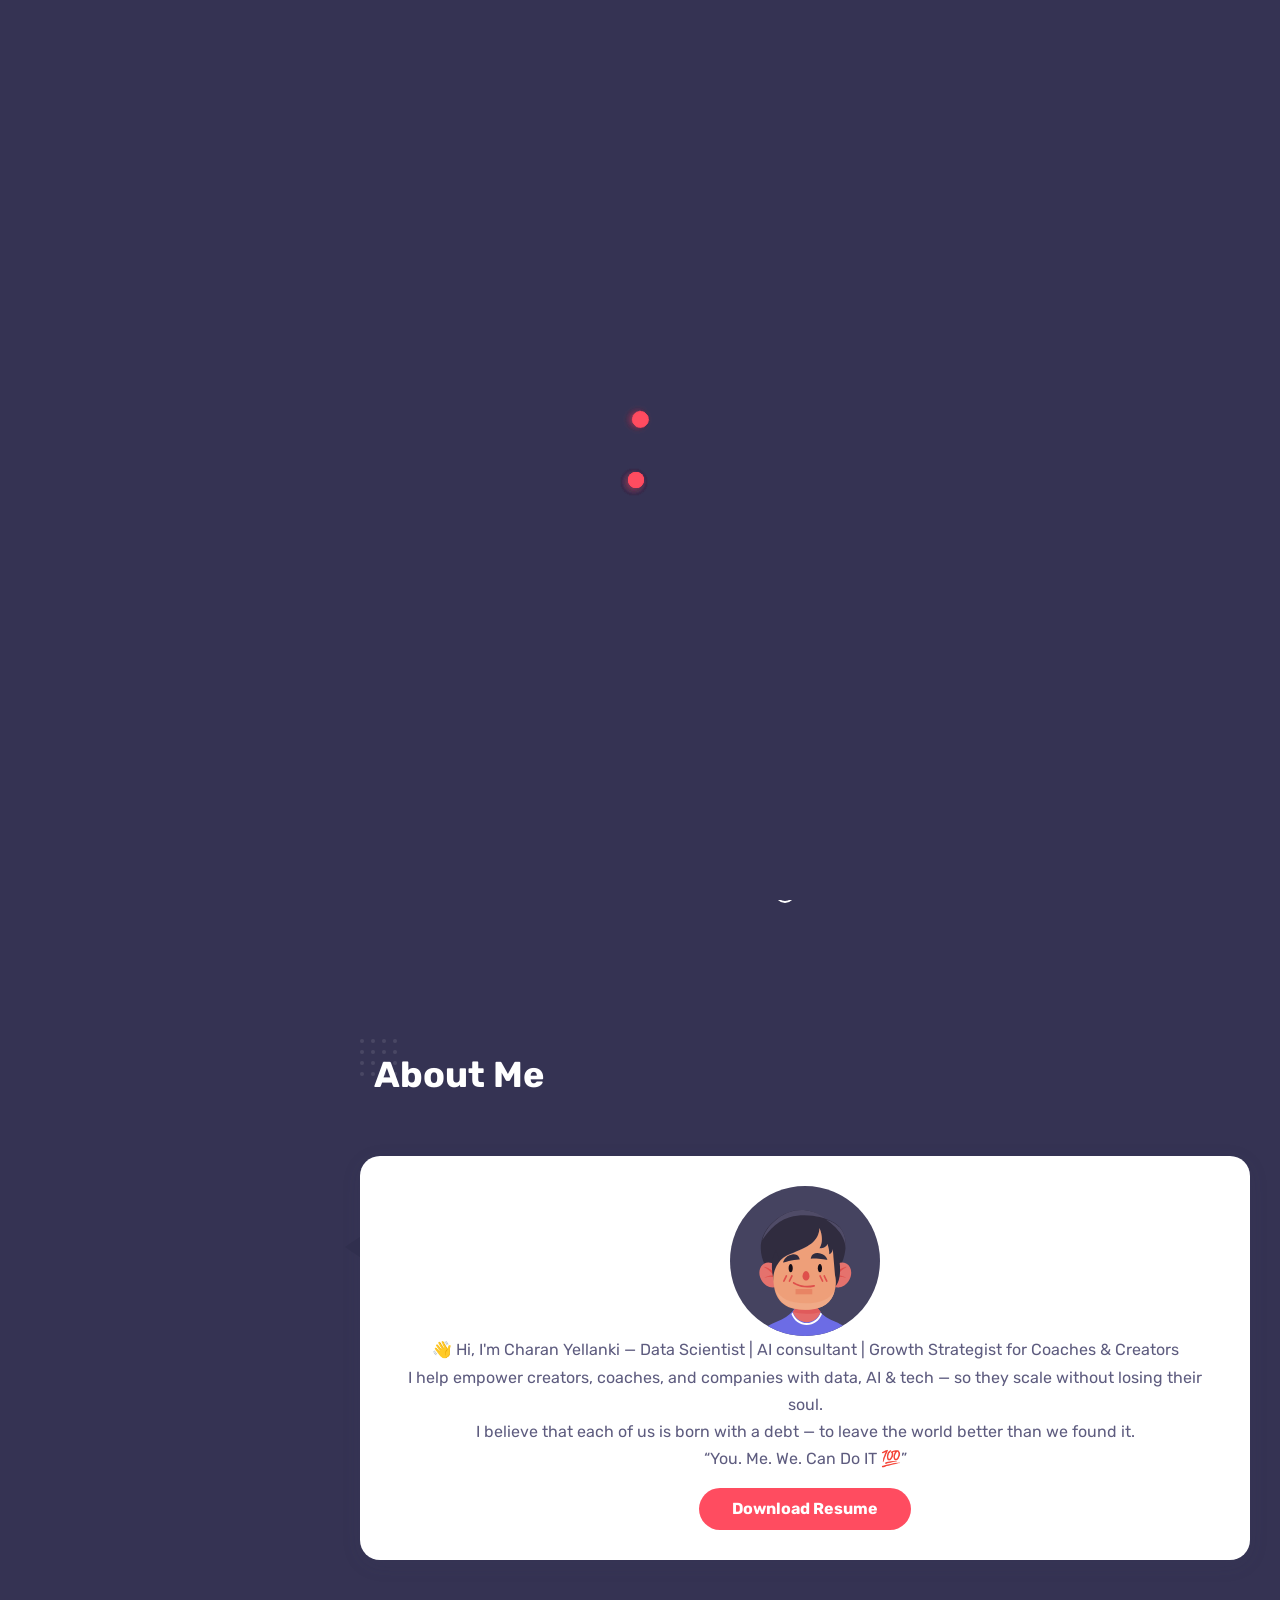
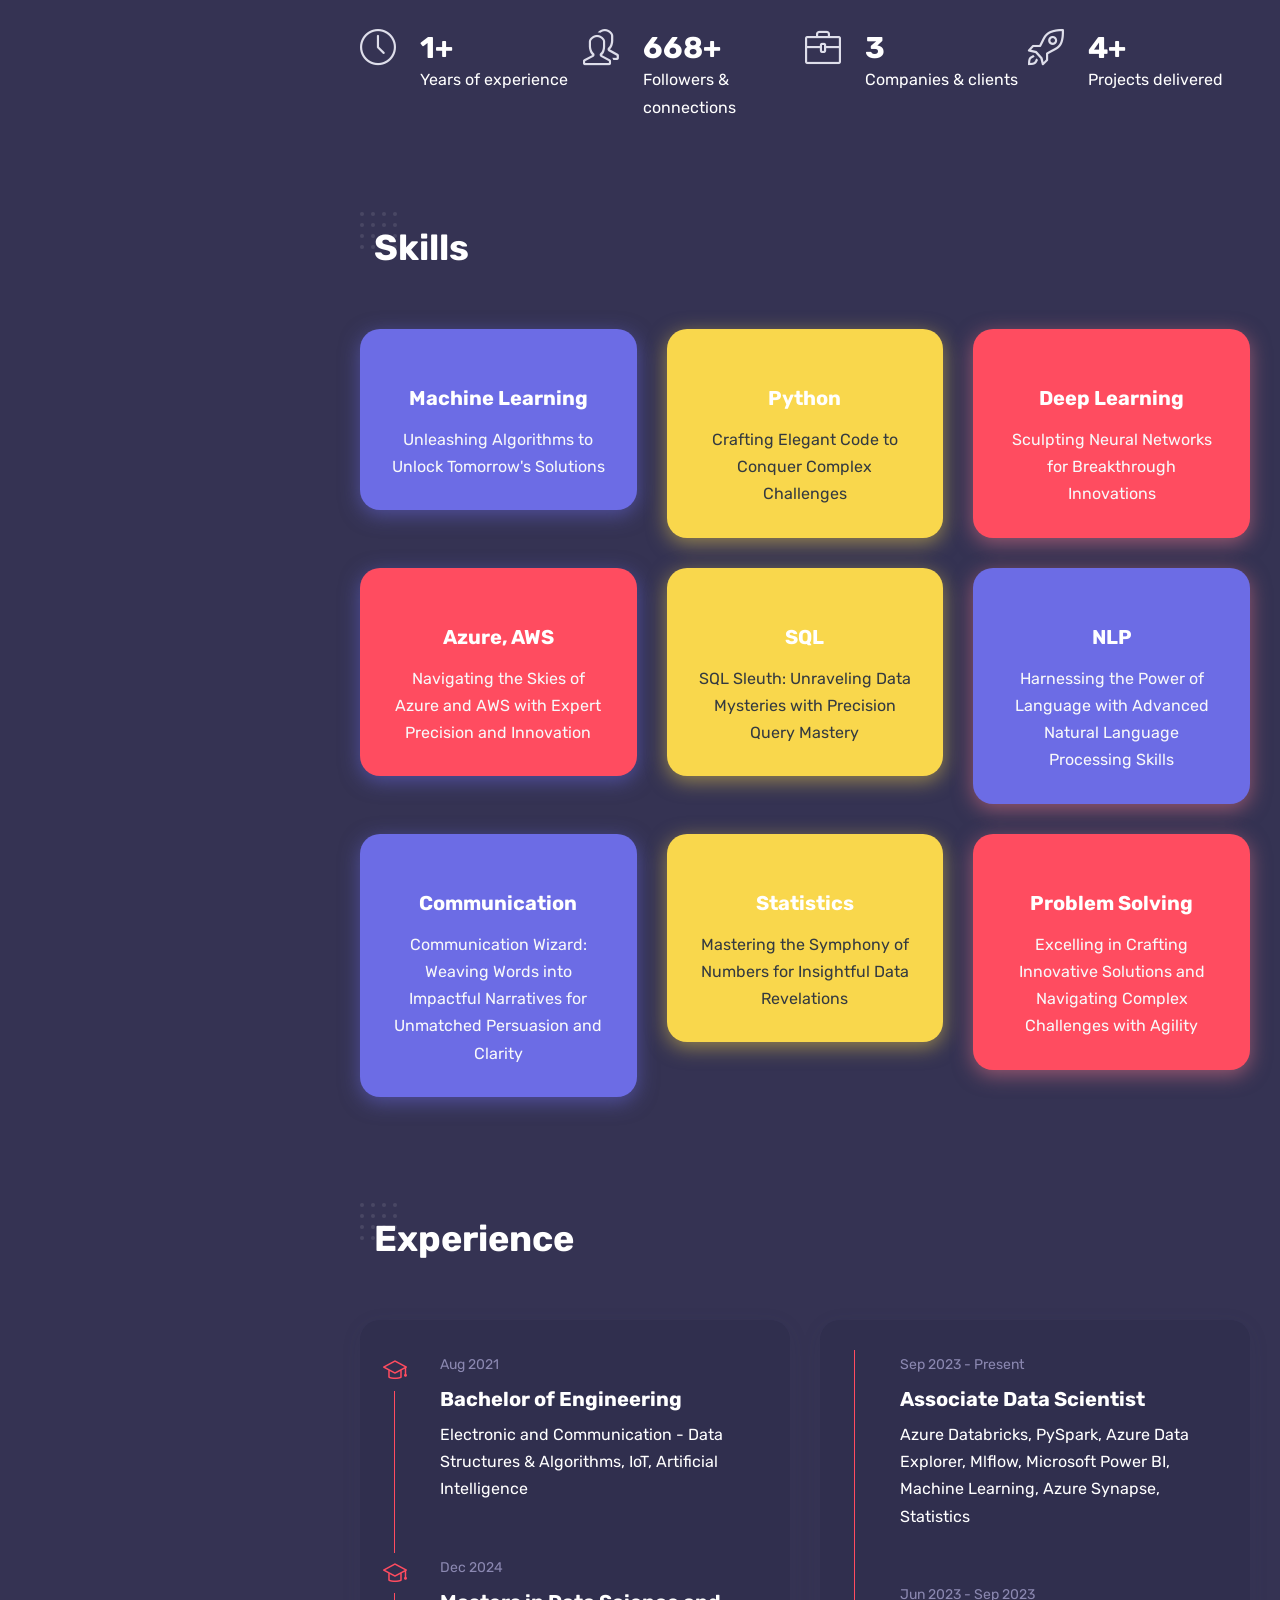
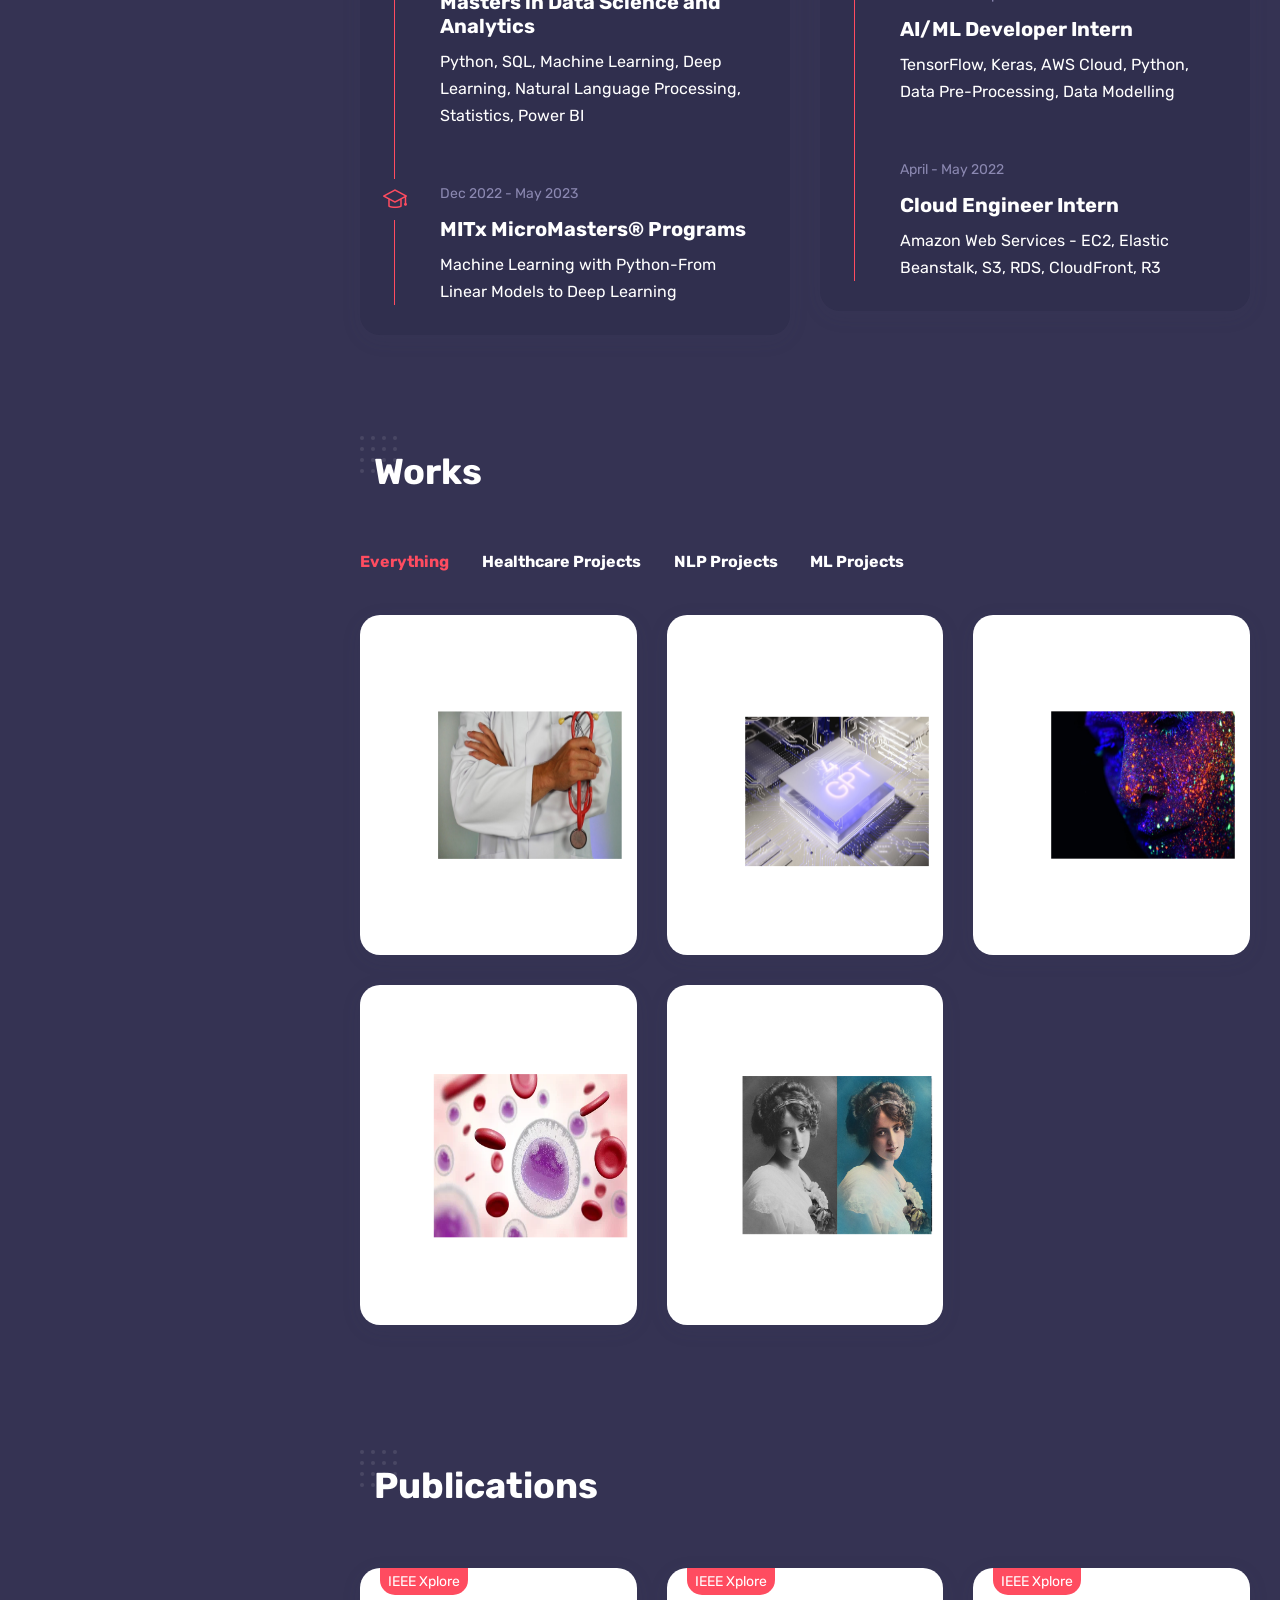
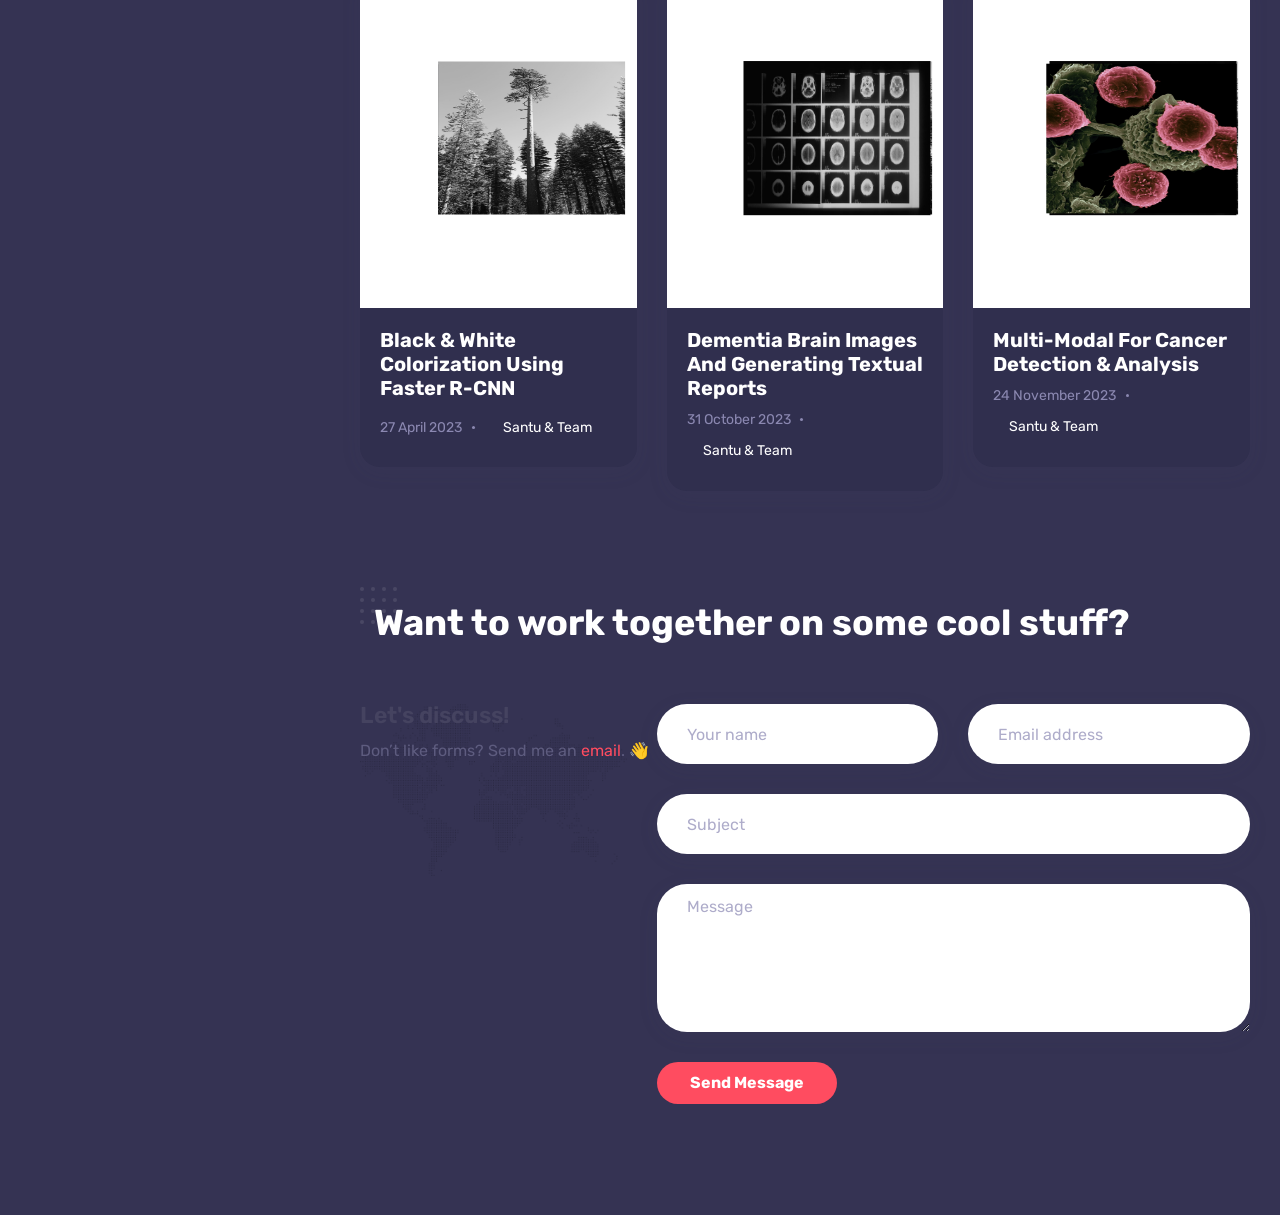
==== index.html @ 0f59dc7f "Update index.html clean intended code" ====
<!DOCTYPE html>
<html lang="en-US">
<head>
    <meta charset="UTF-8">
    <meta name="viewport" content="width=device-width, initial-scale=1.0">
    <meta http-equiv="X-UA-Compatible" content="IE=edge">
    <link rel="profile" href="http://gmpg.org/xfn/11" />
    <link rel="pingback" href="xmlrpc.php" />
    <title>Charan Yellanki</title>
    <meta name='robots' content='max-image-preview:large' />
    <link rel='dns-prefetch' href='http://fonts.googleapis.com/' />
    <link rel="alternate" type="application/rss+xml" title="Bolby 8 &raquo; Feed" href="feed/index.html" />
    <link rel="alternate" type="application/rss+xml" title="Bolby 8 &raquo; Comments Feed" href="comments/feed/index.html" />
    <script>
		window._wpemojiSettings = {"baseUrl":"https:\/\/s.w.org\/images\/core\/emoji\/14.0.0\/72x72\/","ext":".png","svgUrl":"https:\/\/s.w.org\/images\/core\/emoji\/14.0.0\/svg\/","svgExt":".svg","source":{"concatemoji":"https:\/\/jthemes.net\/themes\/wp\/bolby\/bolby8\/wp-includes\/js\/wp-emoji-release.min.js?ver=6.1.4"}};
		/*! This file is auto-generated */
		!function(e,a,t){var n,r,o,i=a.createElement("canvas"),p=i.getContext&&i.getContext("2d");function s(e,t){var a=String.fromCharCode,e=(p.clearRect(0,0,i.width,i.height),p.fillText(a.apply(this,e),0,0),i.toDataURL());return p.clearRect(0,0,i.width,i.height),p.fillText(a.apply(this,t),0,0),e===i.toDataURL()}function c(e){var t=a.createElement("script");t.src=e,t.defer=t.type="text/javascript",a.getElementsByTagName("head")[0].appendChild(t)}for(o=Array("flag","emoji"),t.supports={everything:!0,everythingExceptFlag:!0},r=0;r<o.length;r++)t.supports[o[r]]=function(e){if(p&&p.fillText)switch(p.textBaseline="top",p.font="600 32px Arial",e){case"flag":return s([127987,65039,8205,9895,65039],[127987,65039,8203,9895,65039])?!1:!s([55356,56826,55356,56819],[55356,56826,8203,55356,56819])&&!s([55356,57332,56128,56423,56128,56418,56128,56421,56128,56430,56128,56423,56128,56447],[55356,57332,8203,56128,56423,8203,56128,56418,8203,56128,56421,8203,56128,56430,8203,56128,56423,8203,56128,56447]);case"emoji":return!s([129777,127995,8205,129778,127999],[129777,127995,8203,129778,127999])}return!1}(o[r]),t.supports.everything=t.supports.everything&&t.supports[o[r]],"flag"!==o[r]&&(t.supports.everythingExceptFlag=t.supports.everythingExceptFlag&&t.supports[o[r]]);t.supports.everythingExceptFlag=t.supports.everythingExceptFlag&&!t.supports.flag,t.DOMReady=!1,t.readyCallback=function(){t.DOMReady=!0},t.supports.everything||(n=function(){t.readyCallback()},a.addEventListener?(a.addEventListener("DOMContentLoaded",n,!1),e.addEventListener("load",n,!1)):(e.attachEvent("onload",n),a.attachEvent("onreadystatechange",function(){"complete"===a.readyState&&t.readyCallback()})),(e=t.source||{}).concatemoji?c(e.concatemoji):e.wpemoji&&e.twemoji&&(c(e.twemoji),c(e.wpemoji)))}(window,document,window._wpemojiSettings);
    </script>
    <style>
        img.wp-smiley,
        img.emoji {
            display: inline !important;
            border: none !important;
            box-shadow: none !important;
            height: 1em !important;
            width: 1em !important;
            margin: 0 0.07em !important;
            vertical-align: -0.1em !important;
            background: none !important;
            padding: 0 !important;
        }
    </style>
    <link rel='stylesheet' id='wp-block-library-css' href='wp-includes/css/dist/block-library/style.min1b46.css?ver=6.1.4' media='all' />
    <style id='wp-block-library-theme-inline-css'>
    .wp-block-audio figcaption{color:#555;font-size:13px;text-align:center}.is-dark-theme .wp-block-audio figcaption{color:hsla(0,0%,100%,.65)}.wp-block-audio{margin:0 0 1em}.wp-block-code{border:1px solid #ccc;border-radius:4px;font-family:Menlo,Consolas,monaco,monospace;padding:.8em 1em}.wp-block-embed figcaption{color:#555;font-size:13px;text-align:center}.is-dark-theme .wp-block-embed figcaption{color:hsla(0,0%,100%,.65)}.wp-block-embed{margin:0 0 1em}.blocks-gallery-caption{color:#555;font-size:13px;text-align:center}.is-dark-theme .blocks-gallery-caption{color:hsla(0,0%,100%,.65)}.wp-block-image figcaption{color:#555;font-size:13px;text-align:center}.is-dark-theme .wp-block-image figcaption{color:hsla(0,0%,100%,.65)}.wp-block-image{margin:0 0 1em}.wp-block-pullquote{border-top:4px solid;border-bottom:4px solid;margin-bottom:1.75em;color:currentColor}.wp-block-pullquote__citation,.wp-block-pullquote cite,.wp-block-pullquote footer{color:currentColor;text-transform:uppercase;font-size:.8125em;font-style:normal}.wp-block-quote{border-left:.25em solid;margin:0 0 1.75em;padding-left:1em}.wp-block-quote cite,.wp-block-quote footer{color:currentColor;font-size:.8125em;position:relative;font-style:normal}.wp-block-quote.has-text-align-right{border-left:none;border-right:.25em solid;padding-left:0;padding-right:1em}.wp-block-quote.has-text-align-center{border:none;padding-left:0}.wp-block-quote.is-large,.wp-block-quote.is-style-large,.wp-block-quote.is-style-plain{border:none}.wp-block-search .wp-block-search__label{font-weight:700}.wp-block-search__button{border:1px solid #ccc;padding:.375em .625em}:where(.wp-block-group.has-background){padding:1.25em 2.375em}.wp-block-separator.has-css-opacity{opacity:.4}.wp-block-separator{border:none;border-bottom:2px solid;margin-left:auto;margin-right:auto}.wp-block-separator.has-alpha-channel-opacity{opacity:1}.wp-block-separator:not(.is-style-wide):not(.is-style-dots){width:100px}.wp-block-separator.has-background:not(.is-style-dots){border-bottom:none;height:1px}.wp-block-separator.has-background:not(.is-style-wide):not(.is-style-dots){height:2px}.wp-block-table{margin:"0 0 1em 0"}.wp-block-table thead{border-bottom:3px solid}.wp-block-table tfoot{border-top:3px solid}.wp-block-table td,.wp-block-table th{word-break:normal}.wp-block-table figcaption{color:#555;font-size:13px;text-align:center}.is-dark-theme .wp-block-table figcaption{color:hsla(0,0%,100%,.65)}.wp-block-video figcaption{color:#555;font-size:13px;text-align:center}.is-dark-theme .wp-block-video figcaption{color:hsla(0,0%,100%,.65)}.wp-block-video{margin:0 0 1em}.wp-block-template-part.has-background{padding:1.25em 2.375em;margin-top:0;margin-bottom:0}
    </style>
    <link rel='stylesheet' id='wc-blocks-vendors-style-css' href='wp-content/plugins/woocommerce/packages/woocommerce-blocks/build/wc-blocks-vendors-stylead26.css?ver=10.4.6' media='all' />
    <link rel='stylesheet' id='wc-blocks-style-css' href='wp-content/plugins/woocommerce/packages/woocommerce-blocks/build/wc-blocks-stylead26.css?ver=10.4.6' media='all' />
    <link rel='stylesheet' id='classic-theme-styles-css' href='wp-includes/css/classic-themes.min68b3.css?ver=1' media='all' />
    <style id='global-styles-inline-css'>
    body{--wp--preset--color--black: #000000;--wp--preset--color--cyan-bluish-gray: #abb8c3;--wp--preset--color--white: #ffffff;--wp--preset--color--pale-pink: #f78da7;--wp--preset--color--vivid-red: #cf2e2e;--wp--preset--color--luminous-vivid-orange: #ff6900;--wp--preset--color--luminous-vivid-amber: #fcb900;--wp--preset--color--light-green-cyan: #7bdcb5;--wp--preset--color--vivid-green-cyan: #00d084;--wp--preset--color--pale-cyan-blue: #8ed1fc;--wp--preset--color--vivid-cyan-blue: #0693e3;--wp--preset--color--vivid-purple: #9b51e0;--wp--preset--gradient--vivid-cyan-blue-to-vivid-purple: linear-gradient(135deg,rgba(6,147,227,1) 0%,rgb(155,81,224) 100%);--wp--preset--gradient--light-green-cyan-to-vivid-green-cyan: linear-gradient(135deg,rgb(122,220,180) 0%,rgb(0,208,130) 100%);--wp--preset--gradient--luminous-vivid-amber-to-luminous-vivid-orange: linear-gradient(135deg,rgba(252,185,0,1) 0%,rgba(255,105,0,1) 100%);--wp--preset--gradient--luminous-vivid-orange-to-vivid-red: linear-gradient(135deg,rgba(255,105,0,1) 0%,rgb(207,46,46) 100%);--wp--preset--gradient--very-light-gray-to-cyan-bluish-gray: linear-gradient(135deg,rgb(238,238,238) 0%,rgb(169,184,195) 100%);--wp--preset--gradient--cool-to-warm-spectrum: linear-gradient(135deg,rgb(74,234,220) 0%,rgb(151,120,209) 20%,rgb(207,42,186) 40%,rgb(238,44,130) 60%,rgb(251,105,98) 80%,rgb(254,248,76) 100%);--wp--preset--gradient--blush-light-purple: linear-gradient(135deg,rgb(255,206,236) 0%,rgb(152,150,240) 100%);--wp--preset--gradient--blush-bordeaux: linear-gradient(135deg,rgb(254,205,165) 0%,rgb(254,45,45) 50%,rgb(107,0,62) 100%);--wp--preset--gradient--luminous-dusk: linear-gradient(135deg,rgb(255,203,112) 0%,rgb(199,81,192) 50%,rgb(65,88,208) 100%);--wp--preset--gradient--pale-ocean: linear-gradient(135deg,rgb(255,245,203) 0%,rgb(182,227,212) 50%,rgb(51,167,181) 100%);--wp--preset--gradient--electric-grass: linear-gradient(135deg,rgb(202,248,128) 0%,rgb(113,206,126) 100%);--wp--preset--gradient--midnight: linear-gradient(135deg,rgb(2,3,129) 0%,rgb(40,116,252) 100%);--wp--preset--duotone--dark-grayscale: url('#wp-duotone-dark-grayscale');--wp--preset--duotone--grayscale: url('#wp-duotone-grayscale');--wp--preset--duotone--purple-yellow: url('#wp-duotone-purple-yellow');--wp--preset--duotone--blue-red: url('#wp-duotone-blue-red');--wp--preset--duotone--midnight: url('#wp-duotone-midnight');--wp--preset--duotone--magenta-yellow: url('#wp-duotone-magenta-yellow');--wp--preset--duotone--purple-green: url('#wp-duotone-purple-green');--wp--preset--duotone--blue-orange: url('#wp-duotone-blue-orange');--wp--preset--font-size--small: 13px;--wp--preset--font-size--medium: 20px;--wp--preset--font-size--large: 36px;--wp--preset--font-size--x-large: 42px;}.has-black-color{color: var(--wp--preset--color--black) !important;}.has-cyan-bluish-gray-color{color: var(--wp--preset--color--cyan-bluish-gray) !important;}.has-white-color{color: var(--wp--preset--color--white) !important;}.has-pale-pink-color{color: var(--wp--preset--color--pale-pink) !important;}.has-vivid-red-color{color: var(--wp--preset--color--vivid-red) !important;}.has-luminous-vivid-orange-color{color: var(--wp--preset--color--luminous-vivid-orange) !important;}.has-luminous-vivid-amber-color{color: var(--wp--preset--color--luminous-vivid-amber) !important;}.has-light-green-cyan-color{color: var(--wp--preset--color--light-green-cyan) !important;}.has-vivid-green-cyan-color{color: var(--wp--preset--color--vivid-green-cyan) !important;}.has-pale-cyan-blue-color{color: var(--wp--preset--color--pale-cyan-blue) !important;}.has-vivid-cyan-blue-color{color: var(--wp--preset--color--vivid-cyan-blue) !important;}.has-vivid-purple-color{color: var(--wp--preset--color--vivid-purple) !important;}.has-black-background-color{background-color: var(--wp--preset--color--black) !important;}.has-cyan-bluish-gray-background-color{background-color: var(--wp--preset--color--cyan-bluish-gray) !important;}.has-white-background-color{background-color: var(--wp--preset--color--white) !important;}.has-pale-pink-background-color{background-color: var(--wp--preset--color--pale-pink) !important;}.has-vivid-red-background-color{background-color: var(--wp--preset--color--vivid-red) !important;}.has-luminous-vivid-orange-background-color{background-color: var(--wp--preset--color--luminous-vivid-orange) !important;}.has-luminous-vivid-amber-background-color{background-color: var(--wp--preset--color--luminous-vivid-amber) !important;}.has-light-green-cyan-background-color{background-color: var(--wp--preset--color--light-green-cyan) !important;}.has-vivid-green-cyan-background-color{background-color: var(--wp--preset--color--vivid-green-cyan) !important;}.has-pale-cyan-blue-background-color{background-color: var(--wp--preset--color--pale-cyan-blue) !important;}.has-vivid-cyan-blue-background-color{background-color: var(--wp--preset--color--vivid-cyan-blue) !important;}.has-vivid-purple-background-color{background-color: var(--wp--preset--color--vivid-purple) !important;}.has-black-border-color{border-color: var(--wp--preset--color--black) !important;}.has-cyan-bluish-gray-border-color{border-color: var(--wp--preset--color--cyan-bluish-gray) !important;}.has-white-border-color{border-color: var(--wp--preset--color--white) !important;}.has-pale-pink-border-color{border-color: var(--wp--preset--color--pale-pink) !important;}.has-vivid-red-border-color{border-color: var(--wp--preset--color--vivid-red) !important;}.has-luminous-vivid-orange-border-color{border-color: var(--wp--preset--color--luminous-vivid-orange) !important;}.has-luminous-vivid-amber-border-color{border-color: var(--wp--preset--color--luminous-vivid-amber) !important;}.has-light-green-cyan-border-color{border-color: var(--wp--preset--color--light-green-cyan) !important;}.has-vivid-green-cyan-border-color{border-color: var(--wp--preset--color--vivid-green-cyan) !important;}.has-pale-cyan-blue-border-color{border-color: var(--wp--preset--color--pale-cyan-blue) !important;}.has-vivid-cyan-blue-border-color{border-color: var(--wp--preset--color--vivid-cyan-blue) !important;}.has-vivid-purple-border-color{border-color: var(--wp--preset--color--vivid-purple) !important;}.has-vivid-cyan-blue-to-vivid-purple-gradient-background{background: var(--wp--preset--gradient--vivid-cyan-blue-to-vivid-purple) !important;}.has-light-green-cyan-to-vivid-green-cyan-gradient-background{background: var(--wp--preset--gradient--light-green-cyan-to-vivid-green-cyan) !important;}.has-luminous-vivid-amber-to-luminous-vivid-orange-gradient-background{background: var(--wp--preset--gradient--luminous-vivid-amber-to-luminous-vivid-orange) !important;}.has-luminous-vivid-orange-to-vivid-red-gradient-background{background: var(--wp--preset--gradient--luminous-vivid-orange-to-vivid-red) !important;}.has-very-light-gray-to-cyan-bluish-gray-gradient-background{background: var(--wp--preset--gradient--very-light-gray-to-cyan-bluish-gray) !important;}.has-cool-to-warm-spectrum-gradient-background{background: var(--wp--preset--gradient--cool-to-warm-spectrum) !important;}.has-blush-light-purple-gradient-background{background: var(--wp--preset--gradient--blush-light-purple) !important;}.has-blush-bordeaux-gradient-background{background: var(--wp--preset--gradient--blush-bordeaux) !important;}.has-luminous-dusk-gradient-background{background: var(--wp--preset--gradient--luminous-dusk) !important;}.has-pale-ocean-gradient-background{background: var(--wp--preset--gradient--pale-ocean) !important;}.has-electric-grass-gradient-background{background: var(--wp--preset--gradient--electric-grass) !important;}.has-midnight-gradient-background{background: var(--wp--preset--gradient--midnight) !important;}.has-small-font-size{font-size: var(--wp--preset--font-size--small) !important;}.has-medium-font-size{font-size: var(--wp--preset--font-size--medium) !important;}.has-large-font-size{font-size: var(--wp--preset--font-size--large) !important;}.has-x-large-font-size{font-size: var(--wp--preset--font-size--x-large) !important;}
    .wp-block-navigation a:where(:not(.wp-element-button)){color: inherit;}
    :where(.wp-block-columns.is-layout-flex){gap: 2em;}
    .wp-block-pullquote{font-size: 1.5em;line-height: 1.6;}
    </style>
    <link rel='stylesheet' id='contact-form-7-css' href='wp-content/plugins/contact-form-7/includes/css/stylesf2b4.css?ver=5.7.7' media='all' />
    <link rel='stylesheet' id='woocommerce-layout-css' href='wp-content/plugins/woocommerce/assets/css/woocommerce-layout5125.css?ver=7.9.0' media='all' />
    <link rel='stylesheet' id='woocommerce-smallscreen-css' href='wp-content/plugins/woocommerce/assets/css/woocommerce-smallscreen5125.css?ver=7.9.0' media='only screen and (max-width: 768px)' />
    <link rel='stylesheet' id='woocommerce-general-css' href='wp-content/plugins/woocommerce/assets/css/woocommerce5125.css?ver=7.9.0' media='all' />
    <style id='woocommerce-inline-inline-css'>
    .woocommerce form .form-row .required { visibility: visible; }
    </style>
    <link rel='stylesheet' id='bootstrap-css' href='wp-content/themes/bolby/css/bootstrap.min1b46.css?ver=6.1.4' media='all' />
    <link rel='stylesheet' id='font-awesome-5-css' href='wp-content/themes/bolby/css/all.min1b46.css?ver=6.1.4' media='all' />
    <link rel='stylesheet' id='simple-line-icons-css' href='wp-content/themes/bolby/css/simple-line-icons1b46.css?ver=6.1.4' media='all' />
    <link rel='stylesheet' id='slick-css' href='wp-content/themes/bolby/css/slick1b46.css?ver=6.1.4' media='all' />
    <link rel='stylesheet' id='animate-css' href='wp-content/themes/bolby/css/animate1b46.css?ver=6.1.4' media='all' />
    <link rel='stylesheet' id='magnific-popup-css' href='wp-content/themes/bolby/css/magnific-popup1b46.css?ver=6.1.4' media='all' />
    <link rel='stylesheet' id='bolby-default-style-css' href='wp-content/themes/bolby/css/style1b46.css?ver=6.1.4' media='all' />
    <link rel='stylesheet' id='bolby-style-css' href='wp-content/themes/bolby/style1b46.css?ver=6.1.4' media='all' />
    <link rel='stylesheet' id='bolby-fonts-css' href='http://fonts.googleapis.com/css?family=Rubik%3A300%2C300i%2C400%2C400i%2C500%2C500i%2C700%2C700i%2C900%2C900i&amp;display=swap&amp;subset=cyrillic&amp;ver=1.0.0' media='all' />
    <link rel='stylesheet' id='elementor-icons-css' href='wp-content/plugins/elementor/assets/lib/eicons/css/elementor-icons.min192d.css?ver=5.23.0' media='all' />
    <link rel='stylesheet' id='elementor-frontend-css' href='wp-content/plugins/elementor/assets/css/frontend.min8864.css?ver=3.17.3' media='all' />
    <link rel='stylesheet' id='swiper-css' href='wp-content/plugins/elementor/assets/lib/swiper/css/swiper.min48f5.css?ver=5.3.6' media='all' />
    <link rel='stylesheet' id='elementor-post-418-css' href='wp-content/uploads/sites/8/elementor/css/post-418302f.css?ver=1623413983' media='all' />
    <link rel='stylesheet' id='elementor-global-css' href='wp-content/uploads/sites/8/elementor/css/global1f78.css?ver=1623413985' media='all' />
    <link rel='stylesheet' id='elementor-post-301-css' href='wp-content/uploads/sites/8/elementor/css/post-301e075.css?ver=1623413984' media='all' />
    <link rel='stylesheet' id='bolby-theme-color-css' href='wp-content/themes/bolby/css/custom_script1b46.css?ver=6.1.4' media='all' />
    <style id='bolby-theme-color-inline-css'>

            body {
            background-color: #302f4e;
            }
        
    </style>
    <link rel='stylesheet' id='google-fonts-1-css' href='https://fonts.googleapis.com/css?family=Roboto%3A100%2C100italic%2C200%2C200italic%2C300%2C300italic%2C400%2C400italic%2C500%2C500italic%2C600%2C600italic%2C700%2C700italic%2C800%2C800italic%2C900%2C900italic%7CRoboto+Slab%3A100%2C100italic%2C200%2C200italic%2C300%2C300italic%2C400%2C400italic%2C500%2C500italic%2C600%2C600italic%2C700%2C700italic%2C800%2C800italic%2C900%2C900italic%7CRubik%3A100%2C100italic%2C200%2C200italic%2C300%2C300italic%2C400%2C400italic%2C500%2C500italic%2C600%2C600italic%2C700%2C700italic%2C800%2C800italic%2C900%2C900italic&amp;display=auto&amp;ver=6.1.4' media='all' />
    <link rel="preconnect" href="https://fonts.gstatic.com/" crossorigin><script src='wp-includes/js/jquery/jquery.mina7a0.js?ver=3.6.1' id='jquery-core-js'></script>
    <script src='wp-includes/js/jquery/jquery-migrate.mind617.js?ver=3.3.2' id='jquery-migrate-js'></script>
    <link rel="https://api.w.org/" href="wp-json/index.html" /><link rel="alternate" type="application/json" href="wp-json/wp/v2/pages/301.json" /><link rel="EditURI" type="application/rsd+xml" title="RSD" href="xmlrpc0db0.php?rsd" />
    <link rel="wlwmanifest" type="application/wlwmanifest+xml" href="wp-includes/wlwmanifest.xml" />
    <meta name="generator" content="WordPress 6.1.4" />
    <meta name="generator" content="WooCommerce 7.9.0" />
    <link rel="canonical" href="index.html" />
    <link rel='shortlink' href='index.html' />
    <link rel="alternate" type="application/json+oembed" href="wp-json/oembed/1.0/embedbff7.json?url=https%3A%2F%2Fjthemes.net%2Fthemes%2Fwp%2Fbolby%2Fbolby8%2F" />
    <link rel="alternate" type="text/xml+oembed" href="wp-json/oembed/1.0/embed99e8?url=https%3A%2F%2Fjthemes.net%2Fthemes%2Fwp%2Fbolby%2Fbolby8%2F&amp;format=xml" />
    <noscript><style>.woocommerce-product-gallery{ opacity: 1 !important; }</style></noscript>
    <meta name="generator" content="Elementor 3.17.3; features: e_dom_optimization, e_optimized_assets_loading, additional_custom_breakpoints; settings: css_print_method-external, google_font-enabled, font_display-auto">
    <style>.recentcomments a{display:inline !important;padding:0 !important;margin:0 !important;}</style><link rel="icon" href="wp-content/uploads/sites/8/2021/01/favicon-100x100.png" sizes="32x32" />
    <link rel="icon" href="wp-content/uploads/sites/8/2021/01/favicon.png" sizes="192x192" />
    <link rel="apple-touch-icon" href="wp-content/uploads/sites/8/2021/01/favicon.png" />
    <meta name="msapplication-TileImage" content="https://jthemes.net/themes/wp/bolby/bolby8/wp-content/uploads/sites/8/2021/01/favicon.png" />
        <style id="wp-custom-css">
            .blog-item .thumb img{
    min-width: 340px;
    }
    .portfolio-item .thumb img{
    min-width: 340px;
    }		</style>
        <style id="kirki-inline-styles"></style>    

</head>
<body class="home page-template page-template-page-onepage page-template-page-onepage-php page page-id-301 theme-bolby woocommerce-no-js dark elementor-default elementor-kit-418 elementor-page elementor-page-301">
	<!-- SVG filters for duotone (hidden) -->
	<svg xmlns="http://www.w3.org/2000/svg" viewBox="0 0 0 0" width="0" height="0" focusable="false" role="none" style="visibility: hidden; position: absolute; left: -9999px; overflow: hidden;" ><defs><filter id="wp-duotone-dark-grayscale"><feColorMatrix color-interpolation-filters="sRGB" type="matrix" values=" .299 .587 .114 0 0 .299 .587 .114 0 0 .299 .587 .114 0 0 .299 .587 .114 0 0 " /><feComponentTransfer color-interpolation-filters="sRGB" ><feFuncR type="table" tableValues="0 0.49803921568627" /><feFuncG type="table" tableValues="0 0.49803921568627" /><feFuncB type="table" tableValues="0 0.49803921568627" /><feFuncA type="table" tableValues="1 1" /></feComponentTransfer><feComposite in2="SourceGraphic" operator="in" /></filter></defs></svg>
	<svg xmlns="http://www.w3.org/2000/svg" viewBox="0 0 0 0" width="0" height="0" focusable="false" role="none" style="visibility: hidden; position: absolute; left: -9999px; overflow: hidden;" ><defs><filter id="wp-duotone-grayscale"><feColorMatrix color-interpolation-filters="sRGB" type="matrix" values=" .299 .587 .114 0 0 .299 .587 .114 0 0 .299 .587 .114 0 0 .299 .587 .114 0 0 " /><feComponentTransfer color-interpolation-filters="sRGB" ><feFuncR type="table" tableValues="0 1" /><feFuncG type="table" tableValues="0 1" /><feFuncB type="table" tableValues="0 1" /><feFuncA type="table" tableValues="1 1" /></feComponentTransfer><feComposite in2="SourceGraphic" operator="in" /></filter></defs></svg>
	<svg xmlns="http://www.w3.org/2000/svg" viewBox="0 0 0 0" width="0" height="0" focusable="false" role="none" style="visibility: hidden; position: absolute; left: -9999px; overflow: hidden;" ><defs><filter id="wp-duotone-purple-yellow"><feColorMatrix color-interpolation-filters="sRGB" type="matrix" values=" .299 .587 .114 0 0 .299 .587 .114 0 0 .299 .587 .114 0 0 .299 .587 .114 0 0 " /><feComponentTransfer color-interpolation-filters="sRGB" ><feFuncR type="table" tableValues="0.54901960784314 0.98823529411765" /><feFuncG type="table" tableValues="0 1" /><feFuncB type="table" tableValues="0.71764705882353 0.25490196078431" /><feFuncA type="table" tableValues="1 1" /></feComponentTransfer><feComposite in2="SourceGraphic" operator="in" /></filter></defs></svg>
	<svg xmlns="http://www.w3.org/2000/svg" viewBox="0 0 0 0" width="0" height="0" focusable="false" role="none" style="visibility: hidden; position: absolute; left: -9999px; overflow: hidden;" ><defs><filter id="wp-duotone-blue-red"><feColorMatrix color-interpolation-filters="sRGB" type="matrix" values=" .299 .587 .114 0 0 .299 .587 .114 0 0 .299 .587 .114 0 0 .299 .587 .114 0 0 " /><feComponentTransfer color-interpolation-filters="sRGB" ><feFuncR type="table" tableValues="0 1" /><feFuncG type="table" tableValues="0 0.27843137254902" /><feFuncB type="table" tableValues="0.5921568627451 0.27843137254902" /><feFuncA type="table" tableValues="1 1" /></feComponentTransfer><feComposite in2="SourceGraphic" operator="in" /></filter></defs></svg>
	<svg xmlns="http://www.w3.org/2000/svg" viewBox="0 0 0 0" width="0" height="0" focusable="false" role="none" style="visibility: hidden; position: absolute; left: -9999px; overflow: hidden;" ><defs><filter id="wp-duotone-midnight"><feColorMatrix color-interpolation-filters="sRGB" type="matrix" values=" .299 .587 .114 0 0 .299 .587 .114 0 0 .299 .587 .114 0 0 .299 .587 .114 0 0 " /><feComponentTransfer color-interpolation-filters="sRGB" ><feFuncR type="table" tableValues="0 0" /><feFuncG type="table" tableValues="0 0.64705882352941" /><feFuncB type="table" tableValues="0 1" /><feFuncA type="table" tableValues="1 1" /></feComponentTransfer><feComposite in2="SourceGraphic" operator="in" /></filter></defs></svg>
	<svg xmlns="http://www.w3.org/2000/svg" viewBox="0 0 0 0" width="0" height="0" focusable="false" role="none" style="visibility: hidden; position: absolute; left: -9999px; overflow: hidden;" ><defs><filter id="wp-duotone-magenta-yellow"><feColorMatrix color-interpolation-filters="sRGB" type="matrix" values=" .299 .587 .114 0 0 .299 .587 .114 0 0 .299 .587 .114 0 0 .299 .587 .114 0 0 " /><feComponentTransfer color-interpolation-filters="sRGB" ><feFuncR type="table" tableValues="0.78039215686275 1" /><feFuncG type="table" tableValues="0 0.94901960784314" /><feFuncB type="table" tableValues="0.35294117647059 0.47058823529412" /><feFuncA type="table" tableValues="1 1" /></feComponentTransfer><feComposite in2="SourceGraphic" operator="in" /></filter></defs></svg>
	<svg xmlns="http://www.w3.org/2000/svg" viewBox="0 0 0 0" width="0" height="0" focusable="false" role="none" style="visibility: hidden; position: absolute; left: -9999px; overflow: hidden;" ><defs><filter id="wp-duotone-purple-green"><feColorMatrix color-interpolation-filters="sRGB" type="matrix" values=" .299 .587 .114 0 0 .299 .587 .114 0 0 .299 .587 .114 0 0 .299 .587 .114 0 0 " /><feComponentTransfer color-interpolation-filters="sRGB" ><feFuncR type="table" tableValues="0.65098039215686 0.40392156862745" /><feFuncG type="table" tableValues="0 1" /><feFuncB type="table" tableValues="0.44705882352941 0.4" /><feFuncA type="table" tableValues="1 1" /></feComponentTransfer><feComposite in2="SourceGraphic" operator="in" /></filter></defs></svg>
	<svg xmlns="http://www.w3.org/2000/svg" viewBox="0 0 0 0" width="0" height="0" focusable="false" role="none" style="visibility: hidden; position: absolute; left: -9999px; overflow: hidden;" ><defs><filter id="wp-duotone-blue-orange"><feColorMatrix color-interpolation-filters="sRGB" type="matrix" values=" .299 .587 .114 0 0 .299 .587 .114 0 0 .299 .587 .114 0 0 .299 .587 .114 0 0 " /><feComponentTransfer color-interpolation-filters="sRGB" ><feFuncR type="table" tableValues="0.098039215686275 1" /><feFuncG type="table" tableValues="0 0.66274509803922" /><feFuncB type="table" tableValues="0.84705882352941 0.41960784313725" /><feFuncA type="table" tableValues="1 1" /></feComponentTransfer><feComposite in2="SourceGraphic" operator="in" /></filter></defs></svg>

	<!-- Preloader -->
	<div id="preloader">
		<div class="outer">
			<!-- Google Chrome -->
			<div class="infinityChrome">
				<div></div>
				<div></div>
				<div></div>
			</div>

			<!-- Safari and others -->
			<div class="infinity">
				<div>
					<span></span>
				</div>
				<div>
					<span></span>
				</div>
				<div>
					<span></span>
				</div>
			</div>
			<!-- Stuff -->
			<svg xmlns="http://www.w3.org/2000/svg" version="1.1" class="goo-outer">
				<defs>
					<filter id="goo">
						<feGaussianBlur in="SourceGraphic" stdDeviation="6" result="blur" />
						<feColorMatrix in="blur" values="1 0 0 0 0  0 1 0 0 0  0 0 1 0 0  0 0 0 18 -7" result="goo" />
						<feBlend in="SourceGraphic" in2="goo" />
					</filter>
				</defs>
			</svg>
		</div>
	</div>

	<!-- mobile header -->
	<header class="mobile-header-1">
		<div class="container">
			<!-- menu icon -->
			<div class="menu-icon mr-4">
				<button>
					<span></span>
				</button>
			</div>
		</div>	
	</header>

	<!-- mobile menu -->
		<nav class="mobile-menu">
			<ul id="menu-one-page-menu-1" class="nav-menu vertical-menu scrollspy"><li id="menu-item-406" class="menu-item menu-item-type-custom menu-item-object-custom menu-item-406"><a href="#home">Home</a></li>
	
	
	<!-- desktop header -->
	<header class="desktop-header-1 d-flex align-items-start flex-column">
		<!-- main menu -->
		<nav>
			<ul id="menu-one-page-menu" class="nav-menu vertical-menu scrollspy"><li id="menu-item-406" class="menu-item menu-item-type-custom menu-item-object-custom menu-item-406"><a href="#home">Home</a></li>
				<li id="menu-item-407" class="menu-item menu-item-type-custom menu-item-object-custom menu-item-407"><a href="#about">About</a></li>
				<li id="menu-item-408" class="menu-item menu-item-type-custom menu-item-object-custom menu-item-408"><a href="#services">Skills</a></li>
				<li id="menu-item-409" class="menu-item menu-item-type-custom menu-item-object-custom menu-item-409"><a href="#experience">Experience</a></li>
				<li id="menu-item-410" class="menu-item menu-item-type-custom menu-item-object-custom menu-item-410"><a href="#works">Works</a></li>
				<li id="menu-item-411" class="menu-item menu-item-type-custom menu-item-object-custom menu-item-411"><a href="#blog">Publications</a></li>
				<li id="menu-item-412" class="menu-item menu-item-type-custom menu-item-object-custom menu-item-412"><a href="#contact">Contact</a></li>
			</ul>		
		</nav>
		
		<!-- site footer -->
		<div class="footer">
			<div class="clearfix"></div>
			<!-- copyright text -->
			<span class="copyright"></span>
		</div>
	</header>

	
	<!-- main layout -->
	<main class="content-1">
		<div class="container">
			<div data-elementor-type="wp-post" data-elementor-id="301" class="elementor elementor-301">
				<!-- Sections: Home, About, Skills, Experience, Works, Blog, Contact, etc. -->
				<section class="elementor-section elementor-top-section elementor-element elementor-element-1c8121c0 elementor-section-stretched elementor-section-full_width elementor-section-height-full elementor-section-content-middle elementor-section-items-stretch elementor-section-height-default" data-id="1c8121c0" data-element_type="section" id="home" data-settings="{&quot;stretch_section&quot;:&quot;section-stretched&quot;,&quot;background_background&quot;:&quot;classic&quot;}">
					<div class="elementor-container elementor-column-gap-default">
						<div class="elementor-column elementor-col-100 elementor-top-column elementor-element elementor-element-318f05b4" data-id="318f05b4" data-element_type="column">
							<div class="elementor-widget-wrap elementor-element-populated">
								<!-- Widgets: image, heading, text, social icons, button, shapes, etc. -->
								<div class="elementor-element elementor-element-1d4c32ff elementor-widget elementor-widget-image" data-id="1d4c32ff" data-element_type="widget" data-widget_type="image.default">
									<div class="elementor-widget-container">
										<img decoding="async" src="wp-content/uploads/sites/8/2021/01/avatar-1-2.svg" class="attachment-full size-full wp-image-430" alt="" loading="lazy" />
									</div>
								</div>
								<div class="elementor-element elementor-element-648a1857 elementor-widget elementor-widget-heading" data-id="648a1857" data-element_type="widget" data-widget_type="heading.default">
									<div class="elementor-widget-container">
										<h2 class="elementor-heading-title elementor-size-default">Charan Yellanki</h2>
									</div>
								</div>
								<div class="elementor-element elementor-element-53f56060 elementor-widget elementor-widget-text-editor" data-id="53f56060" data-element_type="widget" data-widget_type="text-editor.default">
									<div class="elementor-widget-container">
										<p style="text-align: center;">I'm a <span class="text-rotating">Data Scientist, AI/ML Engineer</span></p>
									</div>
								</div>
								<div class="elementor-element elementor-element-642d3cf5 elementor-widget elementor-widget-bolby-social-icons" data-id="642d3cf5" data-element_type="widget" data-widget_type="bolby-social-icons.default">
									<div class="elementor-widget-container">
										<!-- social icons -->
										<ul class="social-icons light list-inline mb-0 text-center">
                                            <li class="list-inline-item">
												<a href="http://instagram.com/charan_yellanki"  target="_blank">
													<i class="fab fa-instagram" aria-hidden="true"></i>                    
												</a>
											</li>
    		                                <li class="list-inline-item">
												<a href="https://www.linkedin.com/in/charanyellanki/"  target="_blank">
													<i class="fab fa-linkedin" aria-hidden="true"></i>                    
												</a>
											</li>
										</ul>
									</div>
								</div>
								<div class="elementor-element elementor-element-544339cc text-center elementor-widget elementor-widget-bolby-button" data-id="544339cc" data-element_type="widget" data-widget_type="bolby-button.default">
									<div class="elementor-widget-container">
										<a href="#contact" class="btn btn-default">
											Need help with something?
										</a>
									</div>
								</div>
								<div class="elementor-element elementor-element-3cede23 elementor-hidden-phone elementor-widget elementor-widget-bolby-shapes" data-id="3cede23" data-element_type="widget" data-widget_type="bolby-shapes.default">
									<div class="elementor-widget-container">
										<!-- parallax layers -->
										<div class="parallax" data-relative-input="true">
											<svg width="27" height="29" data-depth="0.3" class="layer p1" xmlns="http://www.w3.org/2000/svg"><path d="M21.15625.60099c4.37954 3.67487 6.46544 9.40612 5.47254 15.03526-.9929 5.62915-4.91339 10.30141-10.2846 12.25672-5.37122 1.9553-11.3776.89631-15.75715-2.77856l2.05692-2.45134c3.50315 2.93948 8.3087 3.78663 12.60572 2.22284 4.297-1.5638 7.43381-5.30209 8.22768-9.80537.79387-4.50328-.8749-9.08872-4.37803-12.02821L21.15625.60099z" fill="#FFD15C" fill-rule="evenodd"/></svg>
											<svg width="26" height="26" data-depth="0.2" class="layer p2" xmlns="http://www.w3.org/2000/svg"><path d="M13 3.3541L2.42705 24.5h21.1459L13 3.3541z" stroke="#FF4C60" stroke-width="3" fill="none" fill-rule="evenodd"/></svg>
											<svg width="30" height="25" data-depth="0.3" class="layer p3" xmlns="http://www.w3.org/2000/svg"><path d="M.1436 8.9282C3.00213 3.97706 8.2841.92763 14.00013.92796c5.71605.00032 10.9981 3.04992 13.85641 8 2.8583 4.95007 2.8584 11.0491-.00014 16.00024l-2.77128-1.6c2.28651-3.96036 2.28631-8.84002.00011-12.8002-2.2862-3.96017-6.5124-6.40017-11.08513-6.4-4.57271.00018-8.79872 2.43984-11.08524 6.4002l-2.77128-1.6z" fill="#44D7B6" fill-rule="evenodd"/></svg>
											<svg width="15" height="23" data-depth="0.6" class="layer p4" xmlns="http://www.w3.org/2000/svg"><rect transform="rotate(30 9.86603 10.13397)" x="7" width="3" height="25" rx="1.5" fill="#FFD15C" fill-rule="evenodd"/></svg>
											<svg width="15" height="23" data-depth="0.2" class="layer p5" xmlns="http://www.w3.org/2000/svg"><rect transform="rotate(30 9.86603 10.13397)" x="7" width="3" height="25" rx="1.5" fill="#6C6CE5" fill-rule="evenodd"/></svg>
											<svg width="49" height="17" data-depth="0.5" class="layer p6" xmlns="http://www.w3.org/2000/svg"><g fill="#FF4C60" fill-rule="evenodd"><path d="M.5 16.5c0-5.71709 2.3825-10.99895 6.25-13.8567 3.8675-2.85774 8.6325-2.85774 12.5 0C23.1175 5.50106 25.5 10.78292 25.5 16.5H23c0-4.57303-1.90625-8.79884-5-11.08535-3.09375-2.28652-6.90625-2.28652-10 0C4.90625 7.70116 3 11.92697 3 16.5H.5z"/><path d="M23.5 16.5c0-5.71709 2.3825-10.99895 6.25-13.8567 3.8675-2.85774 8.6325-2.85774 12.5 0C46.1175 5.50106 48.5 10.78292 48.5 16.5H46c0-4.57303-1.90625-8.79884-5-11.08535-3.09375-2.28652-6.90625-2.28652-10 0-3.09375 2.28651-5 6.51232-5 11.08535h-2.5z"/></g></svg>
											<svg width="26" height="26" data-depth="0.4" class="layer p7" xmlns="http://www.w3.org/2000/svg"><path d="M13 22.6459L2.42705 1.5h21.1459L13 22.6459z" stroke="#FFD15C" stroke-width="3" fill="none" fill-rule="evenodd"/></svg>
											<svg width="19" height="21" data-depth="0.3" class="layer p8" xmlns="http://www.w3.org/2000/svg"><rect transform="rotate(-40 6.25252 10.12626)" x="7" width="3" height="25" rx="1.5" fill="#6C6CE5" fill-rule="evenodd"/></svg>
											<svg width="30" height="25" data-depth="0.3" data-depth-y="-1.30" class="layer p9" xmlns="http://www.w3.org/2000/svg"><path d="M29.8564 16.0718c-2.85854 4.95114-8.1405 8.00057-13.85654 8.00024-5.71605-.00032-10.9981-3.04992-13.85641-8-2.8583-4.95007-2.8584-11.0491.00014-16.00024l2.77128 1.6c-2.28651 3.96036-2.28631 8.84002-.00011 12.8002 2.2862 3.96017 6.5124 6.40017 11.08513 6.4 4.57271-.00018 8.79872-2.43984 11.08524-6.4002l2.77128 1.6z" fill="#6C6CE5" fill-rule="evenodd"/></svg>
											<svg width="47" height="29" data-depth="0.2" class="layer p10" xmlns="http://www.w3.org/2000/svg"><g fill="#44D7B6" fill-rule="evenodd"><path d="M46.78878 17.19094c-1.95535 5.3723-6.00068 9.52077-10.61234 10.8834-4.61167 1.36265-9.0893-.26708-11.74616-4.27524-2.65686-4.00817-3.08917-9.78636-1.13381-15.15866l2.34923.85505c-1.56407 4.29724-1.2181 8.92018.90705 12.12693 2.12514 3.20674 5.70772 4.5107 9.39692 3.4202 3.68921-1.0905 6.92581-4.40949 8.48988-8.70673l2.34923.85505z"/><path d="M25.17585 9.32448c-1.95535 5.3723-6.00068 9.52077-10.61234 10.8834-4.61167 1.36264-9.0893-.26708-11.74616-4.27525C.16049 11.92447-.27182 6.14628 1.68354.77398l2.34923.85505c-1.56407 4.29724-1.2181 8.92018.90705 12.12692 2.12514 3.20675 5.70772 4.5107 9.39692 3.4202 3.68921-1.0905 6.92581-4.40948 8.48988-8.70672l2.34923.85505z"/></g></svg>
											<svg width="33" height="20" data-depth="0.5" class="layer p11" xmlns="http://www.w3.org/2000/svg"><path d="M32.36774.34317c.99276 5.63023-1.09332 11.3614-5.47227 15.03536-4.37895 3.67396-10.3855 4.73307-15.75693 2.77837C5.76711 16.2022 1.84665 11.53014.8539 5.8999l3.15139-.55567c.7941 4.50356 3.93083 8.24147 8.22772 9.8056 4.29688 1.56413 9.10275.71673 12.60554-2.2227C28.34133 9.98771 30.01045 5.4024 29.21635.89884l3.15139-.55567z" fill="#FFD15C" fill-rule="evenodd"/></svg>
										</div>
									</div>
								</div>
								<div class="elementor-element elementor-element-603fa39d elementor-absolute elementor-widget elementor-widget-bolby-mouse-wheel" data-id="603fa39d" data-element_type="widget" data-settings="{&quot;_position&quot;:&quot;absolute&quot;}" data-widget_type="bolby-mouse-wheel.default">
									<div class="elementor-widget-container">
										<div class="scroll-down bolby-mouse-wheel-wrapper">
											<a href="#about" class="mouse-wrapper">
												<span>Scroll Down</span>
												<span class="mouse">
													<span class="wheel"></span>
												</span>
											</a>
										</div>
									</div>
								</div>
							</div>
						</div>
					</div>
				</section>
				<section class="elementor-section elementor-top-section elementor-element elementor-element-2988296c elementor-section-full_width elementor-section-height-default elementor-section-height-default" data-id="2988296c" data-element_type="section" id="about">
					<div class="elementor-container elementor-column-gap-no">
						<div class="elementor-column elementor-col-100 elementor-top-column elementor-element elementor-element-79138b63" data-id="79138b63" data-element_type="column">
							<div class="elementor-widget-wrap elementor-element-populated">
								<div class="elementor-element elementor-element-611b28e1 elementor-widget elementor-widget-spacer" data-id="611b28e1" data-element_type="widget" data-widget_type="spacer.default">
									<div class="elementor-widget-container">
										<div class="elementor-spacer">
											<div class="elementor-spacer-inner"></div>
										</div>
									</div>
								</div>
								<div class="elementor-element elementor-element-4054007b elementor-invisible elementor-widget elementor-widget-bolby-section-title" data-id="4054007b" data-element_type="widget" data-settings="{&quot;_animation&quot;:&quot;fadeInUp&quot;}" data-widget_type="bolby-section-title.default">
									<div class="elementor-widget-container">
										<h2 class="section-title">About Me</h2>
									</div>
								</div>
								<div class="elementor-element elementor-element-1350fecd elementor-widget elementor-widget-spacer" data-id="1350fecd" data-element_type="widget" data-widget_type="spacer.default">
									<div class="elementor-widget-container">
										<div class="elementor-spacer">
											<div class="elementor-spacer-inner"></div>
										</div>
									</div>
								</div>
							</div>
						</div>
					</div>
				</section>
	
				<section class="elementor-section elementor-top-section elementor-element elementor-element-69552067 elementor-section-full_width elementor-section-height-default elementor-section-height-default" data-id="69552067" data-element_type="section">
					<div class="elementor-container elementor-column-gap-no">
						<div class="elementor-column elementor-col-100 elementor-top-column elementor-element elementor-element-full-width-content" data-id="full-width-content-column" data-element_type="column">
							<div class="elementor-widget-wrap elementor-element-populated">
								<section class="elementor-section elementor-inner-section elementor-element elementor-element-1882ad18 triangle-left-md triangle-top-sm elementor-section-boxed elementor-section-height-default elementor-section-height-default white-background-box" data-id="1882ad18" data-element_type="section" data-settings="{&quot;background_background&quot;:&quot;classic&quot;}">
									<div class="elementor-container elementor-column-gap-default">
										<div class="elementor-column elementor-col-100 elementor-inner-column elementor-element elementor-element-about-me-full-width" data-id="about-me-full-width-column" data-element_type="column">
											<div class="elementor-widget-wrap elementor-element-populated">
												<div class="elementor-element elementor-element-7a724f43 elementor-widget elementor-widget-image" data-id="7a724f43" data-element_type="widget" data-widget_type="image.default" style="text-align: center;">
													<div class="elementor-widget-container">
														<img decoding="async" src="wp-content/uploads/sites/8/2021/01/avatar-2-1.svg" class="attachment-full size-full wp-image-431" alt="" loading="lazy" style="margin: 0 auto; display: block; max-width: 150px;" />
													</div>
												</div>
												<div class="elementor-element elementor-element-19c374e0 elementor-widget elementor-widget-text-editor" data-id="19c374e0" data-element_type="widget" data-widget_type="text-editor.default">
													<div class="elementor-widget-container">
														<p style="text-align: center;">
															👋 Hi, I'm Charan Yellanki — Data Scientist | AI consultant | Growth Strategist for Coaches & Creators
															<br>I help empower creators, coaches, and companies with data, AI & tech — so they scale without losing their soul.
															<br>I believe that each of us is born with a debt — to leave the world better than we found it.
															<br>“You. Me. We. Can Do IT 💯”
														</p>
													</div>
												</div>
												<div class="elementor-element elementor-element-2330b200 elementor-widget elementor-widget-bolby-button" data-id="2330b200" data-element_type="widget" data-widget_type="bolby-button.default" style="text-align: center;">
													<div class="elementor-widget-container">
														<a href="https://drive.google.com/file/d/1EeC3yEfRIA9wY2Dpd6Ardw8MKKzb2zVu/view?usp=sharing" class="btn btn-default" target="_blank" rel="nofollow" style="margin: 0 auto; display: inline-block;">
															Download Resume
														</a>
													</div>
												</div>
											</div>
										</div>
									</div>
								</section>
							</div>
						</div>
					</div>
				</section>
	
				<section class="elementor-section elementor-top-section elementor-element elementor-element-54e90bef elementor-section-full_width elementor-section-height-default elementor-section-height-default" data-id="54e90bef" data-element_type="section">
					<div class="elementor-container elementor-column-gap-default">
						<div class="elementor-column elementor-col-100 elementor-top-column elementor-element elementor-element-4adafd5b" data-id="4adafd5b" data-element_type="column">
							<div class="elementor-widget-wrap elementor-element-populated">
								<div class="elementor-element elementor-element-72e8d7d7 elementor-widget elementor-widget-spacer" data-id="72e8d7d7" data-element_type="widget" data-widget_type="spacer.default">
									<div class="elementor-widget-container">
										<div class="elementor-spacer">
											<div class="elementor-spacer-inner"></div>
										</div>
									</div>
								</div>
							</div>
						</div>
					</div>
				</section>
				<section class="elementor-section elementor-top-section elementor-element elementor-element-78a1443 elementor-section-full_width elementor-section-height-default elementor-section-height-default" data-id="78a1443" data-element_type="section">
					<div class="elementor-container elementor-column-gap-no">
						<div class="elementor-column elementor-col-25 elementor-top-column elementor-element elementor-element-218ef9cf" data-id="218ef9cf" data-element_type="column">
							<div class="elementor-widget-wrap elementor-element-populated">
								<div class="elementor-element elementor-element-6b0f46ae elementor-widget elementor-widget-bolby-icon" data-id="6b0f46ae" data-element_type="widget" data-widget_type="bolby-icon.default">
									<div class="elementor-widget-container">
										<div class="fact-item">
											<span class="icon icon-clock"></span>
											<div class="details">
												<h3 class="mb-0 mt-0 number"><em class="count">3</em><em>+</em></h3>
												<p class="mb-0">Years of experience</p>
											</div>
										</div>
									</div>
								</div>
							</div>
						</div>
						<div class="elementor-column elementor-col-25 elementor-top-column elementor-element elementor-element-27587795" data-id="27587795" data-element_type="column">
							<div class="elementor-widget-wrap elementor-element-populated">
								<div class="elementor-element elementor-element-7d7ef4d9 elementor-widget elementor-widget-bolby-icon" data-id="7d7ef4d9" data-element_type="widget" data-widget_type="bolby-icon.default">
									<div class="elementor-widget-container">
										<div class="fact-item">
											<span class="icon icon-people"></span>
											<div class="details">
												<h3 class="mb-0 mt-0 number"><em class="count">1500</em><em>+</em></h3>
												<p class="mb-0">Followers & connections</p>
											</div>
										</div>
									</div>
								</div>
							</div>
						</div>
						<div class="elementor-column elementor-col-25 elementor-top-column elementor-element elementor-element-a7c1249" data-id="a7c1249" data-element_type="column">
							<div class="elementor-widget-wrap elementor-element-populated">
								<div class="elementor-element elementor-element-40d8478a elementor-widget elementor-widget-bolby-icon" data-id="40d8478a" data-element_type="widget" data-widget_type="bolby-icon.default">
									<div class="elementor-widget-container">
										<div class="fact-item">
											<span class="icon icon-briefcase"></span>
											<div class="details">
												<h3 class="mb-0 mt-0 number"><em class="count">7</em></h3>
												<p class="mb-0">Companies & clients</p>
											</div>
										</div>
									</div>
								</div>
							</div>
						</div>
						<div class="elementor-column elementor-col-25 elementor-top-column elementor-element elementor-element-571375b5" data-id="571375b5" data-element_type="column">
							<div class="elementor-widget-wrap elementor-element-populated">
								<div class="elementor-element elementor-element-4b93abad elementor-widget elementor-widget-bolby-icon" data-id="4b93abad" data-element_type="widget" data-widget_type="bolby-icon.default">
									<div class="elementor-widget-container">
										<div class="fact-item">
											<span class="icon icon-rocket"></span>
											<div class="details">
												<h3 class="mb-0 mt-0 number"><em class="count">10</em><em>+</em></h3>
												<p class="mb-0">Projects delivered</p>
											</div>
										</div>
									</div>
								</div>
							</div>
						</div>
					</div>
				</section>
				<section class="elementor-section elementor-top-section elementor-element elementor-element-5e022328 elementor-section-full_width elementor-section-height-default elementor-section-height-default" data-id="5e022328" data-element_type="section" id="services">
					<div class="elementor-container elementor-column-gap-no">
						<div class="elementor-column elementor-col-100 elementor-top-column elementor-element elementor-element-24beaf5d" data-id="24beaf5d" data-element_type="column">
							<div class="elementor-widget-wrap elementor-element-populated">
								<div class="elementor-element elementor-element-5cc36c72 elementor-widget elementor-widget-spacer" data-id="5cc36c72" data-element_type="widget" data-widget_type="spacer.default">
									<div class="elementor-widget-container">
										<div class="elementor-spacer">
											<div class="elementor-spacer-inner"></div>
										</div>
									</div>
								</div>
								<div class="elementor-element elementor-element-19363f1f elementor-invisible elementor-widget elementor-widget-bolby-section-title" data-id="19363f1f" data-element_type="widget" data-settings="{&quot;_animation&quot;:&quot;fadeInUp&quot;}" data-widget_type="bolby-section-title.default">
									<div class="elementor-widget-container">
										<h2 class="section-title">Skills</h2>
									</div>
								</div>
								<div class="elementor-element elementor-element-1b0b46fa elementor-widget elementor-widget-spacer" data-id="1b0b46fa" data-element_type="widget" data-widget_type="spacer.default">
									<div class="elementor-widget-container">
										<div class="elementor-spacer">
											<div class="elementor-spacer-inner"></div>
										</div>
									</div>
								</div>
							</div>
						</div>
					</div>
				</section>
				<section class="elementor-section elementor-top-section elementor-element elementor-element-74007610 elementor-section-full_width row elementor-section-height-default elementor-section-height-default" data-id="74007610" data-element_type="section">
					<div class="elementor-container elementor-column-gap-extended">
						<div class="elementor-column elementor-col-33 elementor-top-column elementor-element elementor-element-771696b6" data-id="771696b6" data-element_type="column">
							<div class="elementor-widget-wrap elementor-element-populated">
								<div class="elementor-element elementor-element-201c743a elementor-widget elementor-widget-bolby-service" data-id="201c743a" data-element_type="widget" data-widget_type="bolby-service.default">
									<div class="elementor-widget-container">
										<div class="service-box rounded data-background padding-30 text-center text-light shadow-blue" data-color="#6C6CE5">
											<img decoding="async">
											<h3 class="mb-3 mt-0">Machine Learning</h3>
											<p class="mb-0">Unleashing Algorithms to Unlock Tomorrow's Solutions</p>
										</div>
									</div>
								</div>
							</div>
						</div>
						<div class="elementor-column elementor-col-33 elementor-top-column elementor-element elementor-element-328160dc" data-id="328160dc" data-element_type="column">
							<div class="elementor-widget-wrap elementor-element-populated">
								<div class="elementor-element elementor-element-59d1fc00 elementor-widget elementor-widget-bolby-service" data-id="59d1fc00" data-element_type="widget" data-widget_type="bolby-service.default">
									<div class="elementor-widget-container">
										<div class="service-box rounded data-background padding-30 text-center text-dark shadow-yellow" data-color="#F9D74C">
											<img decoding="async" >
											<h3 class="mb-3 mt-0">Python</h3>
											<p class="mb-0">Crafting Elegant Code to Conquer Complex Challenges</p>
										</div>
									</div>
								</div>
							</div>
						</div>
						<div class="elementor-column elementor-col-33 elementor-top-column elementor-element elementor-element-5a4482cc" data-id="5a4482cc" data-element_type="column">
							<div class="elementor-widget-wrap elementor-element-populated">
								<div class="elementor-element elementor-element-260b5366 elementor-widget elementor-widget-bolby-service" data-id="260b5366" data-element_type="widget" data-widget_type="bolby-service.default">
									<div class="elementor-widget-container">
										<div class="service-box rounded data-background padding-30 text-center text-light shadow-pink" data-color="#FF4C60">
											<img decoding="async" >
											<h3 class="mb-3 mt-0">Deep Learning</h3>
											<p class="mb-0">Sculpting Neural Networks for Breakthrough Innovations</p>
										</div>
									</div>
								</div>
							</div>
						</div>
					</div>
				</section>
				<section class="elementor-section elementor-top-section elementor-element elementor-element-74007610 elementor-section-full_width row elementor-section-height-default elementor-section-height-default" data-id="74007610" data-element_type="section">
					<div class="elementor-container elementor-column-gap-extended">
						<div class="elementor-column elementor-col-33 elementor-top-column elementor-element elementor-element-771696b6" data-id="771696b6" data-element_type="column">
							<div class="elementor-widget-wrap elementor-element-populated">
								<div class="elementor-element elementor-element-201c743a elementor-widget elementor-widget-bolby-service" data-id="201c743a" data-element_type="widget" data-widget_type="bolby-service.default">
									<div class="elementor-widget-container">
										<div class="service-box rounded data-background padding-30 text-center text-light shadow-blue" data-color="#FF4C60">
											<img decoding="async">
											<h3 class="mb-3 mt-0">Azure, AWS</h3>
											<p class="mb-0">Navigating the Skies of Azure and AWS with Expert Precision and Innovation</p>
										</div>
									</div>
								</div>
							</div>
						</div>
						<div class="elementor-column elementor-col-33 elementor-top-column elementor-element elementor-element-328160dc" data-id="328160dc" data-element_type="column">
							<div class="elementor-widget-wrap elementor-element-populated">
								<div class="elementor-element elementor-element-59d1fc00 elementor-widget elementor-widget-bolby-service" data-id="59d1fc00" data-element_type="widget" data-widget_type="bolby-service.default">
									<div class="elementor-widget-container">
										<div class="service-box rounded data-background padding-30 text-center text-dark shadow-yellow" data-color="#F9D74C">
											<img decoding="async" >
											<h3 class="mb-3 mt-0">SQL</h3>
											<p class="mb-0">SQL Sleuth: Unraveling Data Mysteries with Precision Query Mastery</p>
										</div>
									</div>
								</div>
							</div>
						</div>
						<div class="elementor-column elementor-col-33 elementor-top-column elementor-element elementor-element-5a4482cc" data-id="5a4482cc" data-element_type="column">
							<div class="elementor-widget-wrap elementor-element-populated">
								<div class="elementor-element elementor-element-260b5366 elementor-widget elementor-widget-bolby-service" data-id="260b5366" data-element_type="widget" data-widget_type="bolby-service.default">
									<div class="elementor-widget-container">
										<div class="service-box rounded data-background padding-30 text-center text-light shadow-pink" data-color="#6C6CE5">
											<img decoding="async" >
											<h3 class="mb-3 mt-0">NLP</h3>
											<p class="mb-0">Harnessing the Power of Language with Advanced Natural Language Processing Skills</p>
										</div>
									</div>
								</div>
							</div>
						</div>
					</div>
				</section>
				<section class="elementor-section elementor-top-section elementor-element elementor-element-74007610 elementor-section-full_width row elementor-section-height-default elementor-section-height-default" data-id="74007610" data-element_type="section">
					<div class="elementor-container elementor-column-gap-extended">
						<div class="elementor-column elementor-col-33 elementor-top-column elementor-element elementor-element-771696b6" data-id="771696b6" data-element_type="column">
							<div class="elementor-widget-wrap elementor-element-populated">
								<div class="elementor-element elementor-element-201c743a elementor-widget elementor-widget-bolby-service" data-id="201c743a" data-element_type="widget" data-widget_type="bolby-service.default">
									<div class="elementor-widget-container">
										<div class="service-box rounded data-background padding-30 text-center text-light shadow-blue" data-color="#6C6CE5">
											<img decoding="async">
											<h3 class="mb-3 mt-0">Communication</h3>
											<p class="mb-0">Communication Wizard: Weaving Words into Impactful Narratives for Unmatched Persuasion and Clarity</p>
										</div>
									</div>
								</div>
							</div>
						</div>
						<div class="elementor-column elementor-col-33 elementor-top-column elementor-element elementor-element-328160dc" data-id="328160dc" data-element_type="column">
							<div class="elementor-widget-wrap elementor-element-populated">
								<div class="elementor-element elementor-element-59d1fc00 elementor-widget elementor-widget-bolby-service" data-id="59d1fc00" data-element_type="widget" data-widget_type="bolby-service.default">
									<div class="elementor-widget-container">
										<div class="service-box rounded data-background padding-30 text-center text-dark shadow-yellow" data-color="#F9D74C">
											<img decoding="async" >
											<h3 class="mb-3 mt-0">Statistics</h3>
											<p class="mb-0">Mastering the Symphony of Numbers for Insightful Data Revelations</p>
										</div>
									</div>
								</div>
							</div>
						</div>
						<div class="elementor-column elementor-col-33 elementor-top-column elementor-element elementor-element-5a4482cc" data-id="5a4482cc" data-element_type="column">
							<div class="elementor-widget-wrap elementor-element-populated">
								<div class="elementor-element elementor-element-260b5366 elementor-widget elementor-widget-bolby-service" data-id="260b5366" data-element_type="widget" data-widget_type="bolby-service.default">
									<div class="elementor-widget-container">
										<div class="service-box rounded data-background padding-30 text-center text-light shadow-pink" data-color="#FF4C60">
											<img decoding="async" >
											<h3 class="mb-3 mt-0">Problem Solving</h3>
											<p class="mb-0">Excelling in Crafting Innovative Solutions and Navigating Complex Challenges with Agility</p>
										</div>
									</div>
								</div>
							</div>
						</div>
					</div>
				</section>
				<section class="elementor-section elementor-top-section elementor-element elementor-element-306e2faf elementor-section-full_width elementor-section-height-default elementor-section-height-default" data-id="306e2faf" data-element_type="section">
					<div class="elementor-container elementor-column-gap-no">
						<div class="elementor-column elementor-col-100 elementor-top-column elementor-element elementor-element-2939a5f9" data-id="2939a5f9" data-element_type="column">
							<div class="elementor-widget-wrap elementor-element-populated">
								<div class="elementor-element elementor-element-76fb84bd elementor-widget elementor-widget-text-editor" data-id="76fb84bd" data-element_type="widget" data-widget_type="text-editor.default">
									<div class="elementor-widget-container">
									</div>
								</div>
							</div>
						</div>
					</div>
				</section>
				<section class="elementor-section elementor-top-section elementor-element elementor-element-742b00b2 elementor-section-full_width elementor-section-height-default elementor-section-height-default" data-id="742b00b2" data-element_type="section" id="experience">
					<div class="elementor-container elementor-column-gap-no">
						<div class="elementor-column elementor-col-100 elementor-top-column elementor-element elementor-element-2a0a7b02" data-id="2a0a7b02" data-element_type="column">
							<div class="elementor-widget-wrap elementor-element-populated">
								<div class="elementor-element elementor-element-29f3d72d elementor-widget elementor-widget-spacer" data-id="29f3d72d" data-element_type="widget" data-widget_type="spacer.default">
									<div class="elementor-widget-container">
										<div class="elementor-spacer">
											<div class="elementor-spacer-inner"></div>
										</div>
									</div>
								</div>
								<div class="elementor-element elementor-element-5274c814 elementor-invisible elementor-widget elementor-widget-bolby-section-title" data-id="5274c814" data-element_type="widget" data-settings="{&quot;_animation&quot;:&quot;fadeInUp&quot;}"data-widget_type="bolby-section-title.default">
									<div class="elementor-widget-container">
										<h2 class="section-title">Experience</h2>
									</div>
								</div>
								<div class="elementor-element elementor-element-6a8a62c4 elementor-widget elementor-widget-spacer" data-id="6a8a62c4" data-element_type="widget" data-widget_type="spacer.default">
									<div class="elementor-widget-container">
										<div class="elementor-spacer">
											<div class="elementor-spacer-inner"></div>
										</div>
									</div>
								</div>
							</div>
						</div>
					</div>
				</section>
				<section class="elementor-section elementor-top-section elementor-element elementor-element-3d6b270 elementor-section-full_width row elementor-section-height-default elementor-section-height-default" data-id="3d6b270" data-element_type="section">
					<div class="elementor-container elementor-column-gap-extended">
						<div class="elementor-column elementor-col-50 elementor-top-column elementor-element elementor-element-411bebf9" data-id="411bebf9" data-element_type="column">
							<div class="elementor-widget-wrap elementor-element-populated">
								<div class="elementor-element elementor-element-2a49e9df elementor-widget elementor-widget-bolby-timeline" data-id="2a49e9df" data-element_type="widget" data-widget_type="bolby-timeline.default">
									<div class="elementor-widget-container">
										<div class="timeline edu bg-white rounded shadow-dark padding-30 overflow-hidden">
											<div class="timeline-container wow fadeInUp">
												<div class="content">
													<span class="time">Aug 2021</span>
													<h3 class="title">Bachelor of Engineering</h3>
													<p>Electronic and Communication - Data Structures & Algorithms, IoT, Artificial Intelligence</p>
												</div>
											</div>
											<div class="timeline-container wow fadeInUp">
												<div class="content">
													<span class="time">Dec 2024</span>
													<h3 class="title">Masters in Data Science and Analytics</h3>
													<p>Python, SQL, Machine Learning, Deep Learning, Natural Language Processing, Statistics, Power BI</p>
												</div>
											</div>
											<div class="timeline-container wow fadeInUp">
												<div class="content">
													<span class="time">Dec 2022 - May 2023</span>
													<h3 class="title">MITx MicroMasters® Programs</h3>
													<p>Machine Learning with Python-From Linear Models to Deep Learning</p>
												</div>
											</div>
											<!-- main line -->
											<span class="line"></span>
										</div>
									</div>
								</div>
							</div>
						</div>
						<div class="elementor-column elementor-col-50 elementor-top-column elementor-element elementor-element-7a94ea" data-id="7a94ea" data-element_type="column">
							<div class="elementor-widget-wrap elementor-element-populated">
								<div class="elementor-element elementor-element-e49a830 elementor-widget elementor-widget-bolby-timeline" data-id="e49a830" data-element_type="widget" data-widget_type="bolby-timeline.default">
									<div class="elementor-widget-container">
										<div class="timeline exp bg-white rounded shadow-dark padding-30 overflow-hidden">
											<div class="timeline-container wow fadeInUp">
												<div class="content">
													<span class="time">Sep 2023 - Present</span>
													<h3 class="title">Associate Data Scientist</h3>
													<p>Azure Databricks, PySpark, Azure Data Explorer, Mlflow, Microsoft Power BI, Machine Learning, Azure Synapse, Statistics</p>
												</div>
											</div>
											<div class="timeline-container wow fadeInUp">
												<div class="content">
													<span class="time">Jun 2023 - Sep 2023</span>
													<h3 class="title">AI/ML Developer Intern</h3>
													<p>TensorFlow, Keras, AWS Cloud, Python, Data Pre-Processing, Data Modelling</p>
												</div>
											</div>
											<div class="timeline-container wow fadeInUp">
												<div class="content">
													<span class="time">April - May 2022</span>
													<h3 class="title">Cloud Engineer Intern</h3>
													<p>Amazon Web Services - EC2, Elastic Beanstalk, S3, RDS, CloudFront, R3</p>
												</div>
											</div>
											<!-- main line -->
											<span class="line"></span>
										</div>
									</div>
								</div>
							</div>
						</div>
					</div>
				</section>
				<section class="elementor-section elementor-top-section elementor-element elementor-element-3a27eb4f elementor-section-full_width elementor-section-height-default elementor-section-height-default" data-id="3a27eb4f" data-element_type="section" id="works">
					<div class="elementor-container elementor-column-gap-no">
						<div class="elementor-column elementor-col-100 elementor-top-column elementor-element elementor-element-6b09a682" data-id="6b09a682" data-element_type="column">
							<div class="elementor-widget-wrap elementor-element-populated">
								<div class="elementor-element elementor-element-57f3c70 elementor-widget elementor-widget-spacer" data-id="57f3c70" data-element_type="widget" data-widget_type="spacer.default">
									<div class="elementor-widget-container">
										<div class="elementor-spacer">
											<div class="elementor-spacer-inner"></div>
										</div>
									</div>
								</div>
								<div class="elementor-element elementor-element-38ca1166 elementor-invisible elementor-widget elementor-widget-bolby-section-title" data-id="38ca1166" data-element_type="widget" data-settings="{&quot;_animation&quot;:&quot;fadeInUp&quot;}" data-widget_type="bolby-section-title.default">
									<div class="elementor-widget-container">
										<h2 class="section-title">Works</h2>
									</div>
								</div>
								<div class="elementor-element elementor-element-198ecb9e elementor-widget elementor-widget-spacer" data-id="198ecb9e" data-element_type="widget" data-widget_type="spacer.default">
									<div class="elementor-widget-container">
										<div class="elementor-spacer">
											<div class="elementor-spacer-inner"></div>
										</div>
									</div>
								</div>
							</div>
						</div>
					</div>
				</section>
				<section class="elementor-section elementor-top-section elementor-element elementor-element-5078bdee elementor-section-full_width elementor-section-height-default elementor-section-height-default" data-id="5078bdee" data-element_type="section">
					<div class="elementor-container elementor-column-gap-no">
						<div class="elementor-column elementor-col-100 elementor-top-column elementor-element elementor-element-43f64f0a" data-id="43f64f0a" data-element_type="column">
							<div class="elementor-widget-wrap elementor-element-populated">
								<div class="elementor-element elementor-element-408687a elementor-widget elementor-widget-bolby-portfolio" data-id="408687a" data-element_type="widget" data-widget_type="bolby-portfolio.default">
									<div class="elementor-widget-container">
										<ul class="portfolio-filter list-inline wow fadeInUp">
											<li class="current list-inline-item" data-filter="*">Everything</li>
											<li class="list-inline-item" data-filter=".art">Healthcare Projects</li>
											<li class="list-inline-item" data-filter=".branding">NLP Projects</li>
											<li class="list-inline-item" data-filter=".creative">ML Projects</li>
										</ul>
										<div class="pf-filter-wrapper">
											<select class="portfolio-filter-mobile">
												<option value="*">All Projects</option>
												<option value=".art" data-filter=".art">Healthcare Projects</option>
												<option value=".branding" data-filter=".branding">NLP Projects</option>
												<option value=".creative" data-filter=".creative">ML Projects</option>
											</select>
										</div>
										<div class="row portfolio-wrapper">
											<div class="col-md-4 col-sm-6 grid-item art ">
												<a href="https://github.com/Sai-Santhosh/DataScienceProjects/tree/main/Healthcare_AI_Deep_Learning_Projects" class="image" >
													<div class="portfolio-item rounded shadow-dark">
														<div class="details">
															<span class="term"><em>Healthcare Projects</em></span>
															<h4 class="title">Heart Disease, Kidney Disease, Liver Disease, Osteoarthritis, Detection & Analysis</h4>
															<span class="more-button">
																<i class="icon-magnifier-add"></i>
															</span>
														</div>
														<div class="thumb">
															<img loading="lazy" width="1" height="1" src="wp-content/uploads/sites/8/2020/03/1.svg" class="attachment-560x455 size-560x455 wp-post-image" alt="" decoding="async" />
															<div class="mask"></div>
														</div>
													</div>
												</a>
											</div>
											<div class="col-md-4 col-sm-6 grid-item creative design ">
												<a href="#content-267" class="work-content" >
													<div class="portfolio-item rounded shadow-dark">
														<div class="details">
															<span class="term"><em>NLP</em><em>Projects</em></span>
															<h4 class="title">Hate Speech Detection, Suicidal Prevention, Toxic Comment Classification, Instagram Spam Detection</h4>
															<span class="more-button">
																<i class="icon-options"></i>
															</span>
														</div>
														<div class="thumb">
															<img width="1" height="1" src="wp-content/uploads/sites/8/2020/03/2.svg" class="attachment-560x455 size-560x455 wp-post-image" alt="" decoding="async" loading="lazy" />
															<div class="mask"></div>
														</div>
													</div>
												</a>
												<div id="content-267" class="white-popup zoom-anim-dialog mfp-hide">
													<img src="wp-content/uploads/sites/8/2020/03/2.svg" class="attachment-full size-full wp-post-image" alt="" decoding="async" loading="lazy" />
													<h2>NLP Innovations Unleashed</h2>
													<p> From Detecting Hate Speech to Predicting Suicidal Tendencies - Pioneering Projects Transforming Digital Conversations<br />
														<a class="btn btn-default" href="https://github.com/Sai-Santhosh/DataScienceProjects/tree/main/Social_media_spam_detection_attempt">View on GitHub</a>
													</p>
												</div>
											</div>
											<div class="col-md-4 col-sm-6 grid-item art ">
												<a href="https://github.com/Sai-Santhosh/DataScienceProjects" class="image" >
													<div class="portfolio-item rounded shadow-dark">
														<div class="details">
															<span class="term"><em>Machine Learning Projects</em></span>
															<h4 class="title">Global Development through Cluster Analysis, Cracking Cricket Analytics, Unveiling Mall Customer Segments, Predicting Airline Trends with Time Series, and Deciphering Customer Churn Dynamics</h4>
															<span class="more-button">
																<i class="icon-magnifier-add"></i>
															</span>
														</div>
														<div class="thumb">
															<img loading="lazy" width="1" height="1" src="wp-content/uploads/sites/8/2020/03/3.svg" class="attachment-560x455 size-560x455 wp-post-image" alt="" decoding="async" />
															<div class="mask"></div>
														</div>
													</div>
												</a>
											</div>
										</div>
										<div class="row portfolio-wrapper">
											<div class="col-md-4 col-sm-6 grid-item art ">
												<a href="https://lymphomadetection.streamlit.app/" class="image" >
													<div class="portfolio-item rounded shadow-dark">
														<div class="details">
															<span class="term"><em>Multi-Cancer Project</em></span>
															<h4 class="title">Lymphoma Diagnosis Using Ensemble CNN Models (VGG19, InceptionV3, and ResNet50), 
																Username: admin Password: password</h4>
															<span class="more-button">
																<i class="icon-magnifier-add"></i>
															</span>
														</div>
														<div class="thumb">
															<img loading="lazy" width="1" height="1" src="wp-content/uploads/sites/8/2020/03/100.svg" class="attachment-560x455 size-560x455 wp-post-image" alt="" decoding="async" />
															<div class="mask"></div>
														</div>
													</div>
												</a>
											</div>
											<div class="col-md-4 col-sm-6 grid-item art ">
												<a href="https://sai-sant-black-white-colorization-using-faster-rcnnmain-pslx98.streamlit.app/" class="image" >
													<div class="portfolio-item rounded shadow-dark">
														<div class="details">
															<span class="term"><em>Black & White Colorization</em></span>
															<h4 class="title">Faster R-CNN for colorizing the black and white videos and images</h4>
															<span class="more-button">
																<i class="icon-magnifier-add"></i>
															</span>
														</div>
														<div class="thumb">
															<img loading="lazy" width="1" height="1" src="wp-content/uploads/sites/8/2020/03/99.svg" class="attachment-560x455 size-560x455 wp-post-image" alt="" decoding="async" />
															<div class="mask"></div>
														</div>
													</div>
												</a>
											</div>
										</div>
										<ul class="portfolio-pagination list-inline d-none">
											<li class='list-inline-item'><span aria-current="page" class="page-numbers current">1</span></li>
											<li class='list-inline-item'><a class="page-numbers" href="page/2/index.html">2</a></li>
										</ul>
										<div class="load-more text-center mt-4">
										</div>
									</div>
								</div>
							</div>
						</div>
					</div>
				</section>
				<section class="elementor-section elementor-top-section elementor-element elementor-element-25c24cef elementor-section-full_width elementor-section-height-default elementor-section-height-default" data-id="25c24cef" data-element_type="section" id="blog">
					<div class="elementor-container elementor-column-gap-no">
						<div class="elementor-column elementor-col-100 elementor-top-column elementor-element elementor-element-37819299" data-id="37819299" data-element_type="column">
							<div class="elementor-widget-wrap elementor-element-populated">
								<div class="elementor-element elementor-element-35c75e59 elementor-widget elementor-widget-spacer" data-id="35c75e59" data-element_type="widget" data-widget_type="spacer.default">
									<div class="elementor-widget-container">
										<div class="elementor-spacer">
											<div class="elementor-spacer-inner"></div>
										</div>
									</div>
								</div>
								<div class="elementor-element elementor-element-2d58635 elementor-invisible elementor-widget elementor-widget-bolby-section-title" data-id="2d58635" data-element_type="widget" data-settings="{&quot;_animation&quot;:&quot;fadeInUp&quot;}" data-widget_type="bolby-section-title.default">
									<div class="elementor-widget-container">
										<h2 class="section-title">Publications</h2>
									</div>
								</div>
								<div class="elementor-element elementor-element-128c05f6 elementor-widget elementor-widget-spacer" data-id="128c05f6" data-element_type="widget" data-widget_type="spacer.default">
									<div class="elementor-widget-container">
										<div class="elementor-spacer">
											<div class="elementor-spacer-inner"></div>
										</div>
									</div>
								</div>
							</div>
						</div>
					</div>
				</section>
				<section class="elementor-section elementor-top-section elementor-element elementor-element-7605dc94 elementor-section-full_width elementor-section-height-default elementor-section-height-default" data-id="7605dc94" data-element_type="section">
					<div class="elementor-container elementor-column-gap-no">
						<div class="elementor-column elementor-col-100 elementor-top-column elementor-element elementor-element-d5f3615" data-id="d5f3615" data-element_type="column">
							<div class="elementor-widget-wrap elementor-element-populated">
								<div class="elementor-element elementor-element-79e1aba0 elementor-widget elementor-widget-bolby-posts" data-id="79e1aba0" data-element_type="widget" data-widget_type="bolby-posts.default">
									<div class="elementor-widget-container">
										<div class="row blog-wrapper">
											<div class="col-md-4">
												<div class="blog-item rounded bg-white shadow-dark wow fadeIn">
													<div class="thumb">
														<a href="#"><span class="category">IEEE Xplore</span></a><a href="https://ieeexplore.ieee.org/document/10134476"><img width="1" height="1" src="wp-content/uploads/sites/8/2020/02/1.svg" class="attachment-530x345 size-530x345 wp-post-image" alt="" decoding="async" loading="lazy" /></a>
													</div>
													<div class="details">
														<h4 class="my-0 title"><a href="https://ieeexplore.ieee.org/document/10134476">Black & White Colorization Using Faster R-CNN</a></h4>
														<ul class="list-inline meta mb-0 mt-2">
															<li class="list-inline-item">27 April 2023</li>
															<li class="list-inline-item"><a href="#" title="Publications" rel="author">Santu & Team</a></li>
														</ul>
													</div>
												</div>
											</div>
											<div class="col-md-4">
												<div class="blog-item rounded bg-white shadow-dark wow fadeIn">
													<div class="thumb">
														<a href="#"><span class="category">IEEE Xplore</span></a><a href="https://ieeexplore.ieee.org/document/10370864"><img width="1" height="1" src="wp-content/uploads/sites/8/2020/02/2.svg" class="attachment-530x345 size-530x345 wp-post-image" alt="" decoding="async" loading="lazy" /></a>
													</div>
													<div class="details">
														<h4 class="my-0 title"><a href="https://ieeexplore.ieee.org/document/10370864">Dementia Brain Images And Generating Textual Reports</a></h4>
														<ul class="list-inline meta mb-0 mt-2">
															<li class="list-inline-item">31 October 2023</li>
															<li class="list-inline-item"><a href="#" title="Publications" rel="author">Santu & Team</a></li>
														</ul>
													</div>
												</div>
											</div>
											<div class="col-md-4">
												<div class="blog-item rounded bg-white shadow-dark wow fadeIn">
													<div class="thumb">
														<a href="#"><span class="category">IEEE Xplore</span></a><a href="https://ieeexplore.ieee.org/document/10419980"><img width="1" height="1" src="wp-content/uploads/sites/8/2020/02/3.svg" class="attachment-530x345 size-530x345 wp-post-image" alt="" decoding="async" loading="lazy" /></a>
													</div>
													<div class="details">
														<h4 class="my-0 title"><a href="https://ieeexplore.ieee.org/document/10419980">Multi-Modal For Cancer Detection & Analysis</a></h4>
														<ul class="list-inline meta mb-0 mt-2">
															<li class="list-inline-item">24 November 2023</li>
															<li class="list-inline-item"><a href="#" title="Publications" rel="author">Santu & Team</a></li>
														</ul>
													</div>
												</div>
											</div>
										</div>
									</div>
								</div>
							</div>
						</div>
					</div>
				</section>
				<section class="elementor-section elementor-top-section elementor-element elementor-element-54f5c78b elementor-section-full_width elementor-section-height-default elementor-section-height-default" data-id="54f5c78b" data-element_type="section" id="contact">
					<div class="elementor-container elementor-column-gap-no">
						<div class="elementor-column elementor-col-100 elementor-top-column elementor-element elementor-element-b4066d0" data-id="b4066d0" data-element_type="column">
							<div class="elementor-widget-wrap elementor-element-populated">
								<div class="elementor-element elementor-element-13eb2da6 elementor-widget elementor-widget-spacer" data-id="13eb2da6" data-element_type="widget" data-widget_type="spacer.default">
									<div class="elementor-widget-container">
										<div class="elementor-spacer">
											<div class="elementor-spacer-inner"></div>
										</div>
									</div>
								</div>
								<div class="elementor-element elementor-element-566c0e17 elementor-invisible elementor-widget elementor-widget-bolby-section-title" data-id="566c0e17" data-element_type="widget" data-settings="{&quot;_animation&quot;:&quot;fadeInUp&quot;}" data-widget_type="bolby-section-title.default">
									<div class="elementor-widget-container">
										<h2 class="section-title">Want to work together on some cool stuff?</h2>
									</div>
								</div>
								<div class="elementor-element elementor-element-3429fb66 elementor-widget elementor-widget-spacer" data-id="3429fb66" data-element_type="widget" data-widget_type="spacer.default">
									<div class="elementor-widget-container">
										<div class="elementor-spacer">
											<div class="elementor-spacer-inner"></div>
										</div>
									</div>
								</div>
							</div>
						</div>
					</div>
				</section>
				<section class="elementor-section elementor-top-section elementor-element elementor-element-2f58bd4c elementor-section-full_width elementor-section-height-default elementor-section-height-default" data-id="2f58bd4c" data-element_type="section">
					<div class="elementor-container elementor-column-gap-default">
						<div class="elementor-column elementor-col-33 elementor-top-column elementor-element elementor-element-6fa68282" data-id="6fa68282" data-element_type="column" data-settings="{&quot;background_background&quot;:&quot;classic&quot;}">
							<div class="elementor-widget-wrap elementor-element-populated">
								<div class="elementor-element elementor-element-1c459b6e elementor-invisible elementor-widget elementor-widget-heading" data-id="1c459b6e" data-element_type="widget" data-settings="{&quot;_animation&quot;:&quot;fadeInUp&quot;}" data-widget_type="heading.default">
									<div class="elementor-widget-container">
										<h2 class="elementor-heading-title elementor-size-default">Let's discuss!</h2>
									</div>
								</div>
								<div class="elementor-element elementor-element-3fddebf7 elementor-invisible elementor-widget elementor-widget-text-editor" data-id="3fddebf7" data-element_type="widget" data-settings="{&quot;_animation&quot;:&quot;fadeInUp&quot;}" data-widget_type="text-editor.default">
									<div class="elementor-widget-container">
										<p>Don’t like forms? Send me an <a href="mailto:hello@charanyellanki.com">email</a>. 👋</p>
									</div>
								</div>
							</div>
						</div>
						<div class="elementor-column elementor-col-66 elementor-top-column elementor-element elementor-element-33c2ed89" data-id="33c2ed89" data-element_type="column">
							<div class="elementor-widget-wrap elementor-element-populated">
								<div class="elementor-element elementor-element-50c3a57c elementor-widget elementor-widget-shortcode" data-id="50c3a57c" data-element_type="widget" data-widget_type="shortcode.default">
									<div class="elementor-widget-container">
										<div class="elementor-shortcode">
											<div class="wpcf7 no-js" id="wpcf7-f221-p301-o1" lang="en-US" dir="ltr">
												<div class="screen-reader-response"><p role="status" aria-live="polite" aria-atomic="true"></p><ul></ul></div>
												<form action="https://jthemes.net/themes/wp/bolby/bolby8/#wpcf7-f221-p301-o1" method="post" class="wpcf7-form init" aria-label="Contact form" novalidate="novalidate" data-status="init">
													<div style="display: none;">
														<input type="hidden" name="_wpcf7" value="221" />
														<input type="hidden" name="_wpcf7_version" value="5.7.7" />
														<input type="hidden" name="_wpcf7_locale" value="en_US" />
														<input type="hidden" name="_wpcf7_unit_tag" value="wpcf7-f221-p301-o1" />
														<input type="hidden" name="_wpcf7_container_post" value="301" />
														<input type="hidden" name="_wpcf7_posted_data_hash" value="" />
													</div>
													<div class="row">
														<div class="column col-md-6">
															<!-- Name input -->
															<div class="form-group">
																<p><span class="wpcf7-form-control-wrap" data-name="your-name"><input size="40" class="wpcf7-form-control wpcf7-text wpcf7-validates-as-required form-control" aria-required="true" aria-invalid="false" placeholder="Your name" value="" type="text" name="your-name" /></span></p>
															</div>
														</div>
														<div class="column col-md-6">
															<!-- Email input -->
															<div class="form-group">
																<p><span class="wpcf7-form-control-wrap" data-name="your-email"><input size="40" class="wpcf7-form-control wpcf7-text wpcf7-email wpcf7-validates-as-required wpcf7-validates-as-email form-control" aria-required="true" aria-invalid="false" placeholder="Email address" value="" type="email" name="your-email" /></span></p>
															</div>
														</div>
														<div class="column col-md-12">
															<!-- Email input -->
															<div class="form-group">
																<p><span class="wpcf7-form-control-wrap" data-name="subject"><input size="40" class="wpcf7-form-control wpcf7-text wpcf7-validates-as-required form-control" aria-required="true" aria-invalid="false" placeholder="Subject" value="" type="text" name="subject" /></span></p>
															</div>
														</div>
														<div class="column col-md-12">
															<!-- Message textarea -->
															<div class="form-group">
																<p><span class="wpcf7-form-control-wrap" data-name="your-message"><textarea cols="40" rows="5" class="wpcf7-form-control wpcf7-textarea wpcf7-validates-as-required form-control" aria-required="true" aria-invalid="false" placeholder="Message" name="your-message"></textarea></span></p>
															</div>
														</div>
													</div>
													<p><button type="submit" name="submit" id="submit" value="Submit" class="wpcf7-submit btn btn-default">Send Message</button></p>
													<div class="wpcf7-response-output" aria-hidden="true"></div>
												</form>
											</div>
										</div>
									</div>
								</div>
							</div>
						</div>
					</div>
				</section>
				<section class="elementor-section elementor-top-section elementor-element elementor-element-128da47e elementor-section-full_width elementor-section-height-default elementor-section-height-default" data-id="128da47e" data-element_type="section">
					<div class="elementor-container elementor-column-gap-default">
						<div class="elementor-column elementor-col-100 elementor-top-column elementor-element elementor-element-f2e5ddb" data-id="f2e5ddb" data-element_type="column">
							<div class="elementor-widget-wrap elementor-element-populated">
								<div class="elementor-element elementor-element-4eb5dbe4 elementor-widget elementor-widget-spacer" data-id="4eb5dbe4" data-element_type="widget" data-widget_type="spacer.default">
									<div class="elementor-widget-container">
										<div class="elementor-spacer">
											<div class="elementor-spacer-inner"></div>
										</div>
									</div>
								</div>
							</div>
						</div>
					</div>
				</section>
			</div>
		</div>
		<!-- end container -->
	</main>
	<!-- end main layout -->
	

	<!-- Go to top button -->
	<a href="javascript:" id="return-to-top"><i class="fas fa-arrow-up"></i></a>

	<script type="text/javascript">
		(function () {
			var c = document.body.className;
			c = c.replace(/woocommerce-no-js/, 'woocommerce-js');
			document.body.className = c;
		})();

	</script>
	<link rel='stylesheet' id='e-animations-css' href='wp-content/plugins/elementor/assets/lib/animations/animations.min8864.css?ver=3.17.3' media='all' />
	<script src='wp-content/plugins/contact-form-7/includes/swv/js/indexf2b4.js?ver=5.7.7' id='swv-js'></script>
	<script id='contact-form-7-js-extra'>
	var wpcf7 = {"api":{"root":"https:\/\/jthemes.net\/themes\/wp\/bolby\/bolby8\/wp-json\/","namespace":"contact-form-7\/v1"}};
	</script>
	<script src='wp-content/plugins/contact-form-7/includes/js/indexf2b4.js?ver=5.7.7' id='contact-form-7-js'></script>
	<script src='wp-content/plugins/woocommerce/assets/js/jquery-blockui/jquery.blockUI.mina588.js?ver=2.7.0-wc.7.9.0' id='jquery-blockui-js'></script>
	<script id='wc-add-to-cart-js-extra'>
	var wc_add_to_cart_params = {"ajax_url":"\/themes\/wp\/bolby\/bolby8\/wp-admin\/admin-ajax.php","wc_ajax_url":"\/themes\/wp\/bolby\/bolby8\/?wc-ajax=%%endpoint%%","i18n_view_cart":"View cart","cart_url":"https:\/\/jthemes.net\/themes\/wp\/bolby\/bolby8\/cart\/","is_cart":"","cart_redirect_after_add":"no"};
	</script>
	<script src='wp-content/plugins/woocommerce/assets/js/frontend/add-to-cart.min5125.js?ver=7.9.0' id='wc-add-to-cart-js'></script>
	<script src='wp-content/plugins/woocommerce/assets/js/js-cookie/js.cookie.min03f8.js?ver=2.1.4-wc.7.9.0' id='js-cookie-js'></script>
	<script id='woocommerce-js-extra'>
	var woocommerce_params = {"ajax_url":"\/themes\/wp\/bolby\/bolby8\/wp-admin\/admin-ajax.php","wc_ajax_url":"\/themes\/wp\/bolby\/bolby8\/?wc-ajax=%%endpoint%%"};
	</script>
	<script src='wp-content/plugins/woocommerce/assets/js/frontend/woocommerce.min5125.js?ver=7.9.0' id='woocommerce-js'></script>
	<script src='wp-content/themes/bolby/js/popper.min1b46.js?ver=6.1.4' id='popper-js'></script>
	<script src='wp-content/themes/bolby/js/bootstrap.min1b46.js?ver=6.1.4' id='bootstrap-js'></script>
	<script src='wp-content/themes/bolby/js/isotope.pkgd.min1b46.js?ver=6.1.4' id='isotope-js'></script>
	<script src='wp-content/themes/bolby/js/infinite-scroll.min1b46.js?ver=6.1.4' id='infinite-scroll-js'></script>
	<script src='wp-includes/js/imagesloaded.mineda1.js?ver=4.1.4' id='imagesloaded-js'></script>
	<script src='wp-content/themes/bolby/js/slick.min1b46.js?ver=6.1.4' id='slick-slider-js'></script>
	<script src='wp-content/themes/bolby/js/jquery.easing.min1b46.js?ver=6.1.4' id='jquery-easing-js'></script>
	<script src='wp-content/themes/bolby/js/jquery.waypoints.min1b46.js?ver=6.1.4' id='waypoints-js'></script>
	<script src='wp-content/themes/bolby/js/jquery.counterup.min1b46.js?ver=6.1.4' id='counterup-js'></script>
	<script src='wp-content/themes/bolby/js/jquery.magnific-popup.min1b46.js?ver=6.1.4' id='magnific-popup-js'></script>
	<script src='wp-content/themes/bolby/js/morphext.min1b46.js?ver=6.1.4' id='morphext-js'></script>
	<script src='wp-content/themes/bolby/js/parallax.min1b46.js?ver=6.1.4' id='parallax-js'></script>
	<script src='wp-content/themes/bolby/js/wow.min1b46.js?ver=6.1.4' id='wow-js-js'></script>
	<script src='wp-content/themes/bolby/js/custom1b46.js?ver=6.1.4' id='bolby-custom-js-js'></script>
	<script src='wp-content/plugins/elementor/assets/js/webpack.runtime.min8864.js?ver=3.17.3' id='elementor-webpack-runtime-js'></script>
	<script src='wp-content/plugins/elementor/assets/js/frontend-modules.min8864.js?ver=3.17.3' id='elementor-frontend-modules-js'></script>
	<script src='wp-content/plugins/elementor/assets/lib/waypoints/waypoints.min05da.js?ver=4.0.2' id='elementor-waypoints-js'></script>
	<script src='wp-includes/js/jquery/ui/core.min3f14.js?ver=1.13.2' id='jquery-ui-core-js'></script>
	<script id='elementor-frontend-js-before'>
	var elementorFrontendConfig = {"environmentMode":{"edit":false,"wpPreview":false,"isScriptDebug":false},"i18n":{"shareOnFacebook":"Share on Facebook","shareOnTwitter":"Share on Twitter","pinIt":"Pin it","download":"Download","downloadImage":"Download image","fullscreen":"Fullscreen","zoom":"Zoom","share":"Share","playVideo":"Play Video","previous":"Previous","next":"Next","close":"Close","a11yCarouselWrapperAriaLabel":"Carousel | Horizontal scrolling: Arrow Left & Right","a11yCarouselPrevSlideMessage":"Previous slide","a11yCarouselNextSlideMessage":"Next slide","a11yCarouselFirstSlideMessage":"This is the first slide","a11yCarouselLastSlideMessage":"This is the last slide","a11yCarouselPaginationBulletMessage":"Go to slide"},"is_rtl":false,"breakpoints":{"xs":0,"sm":480,"md":768,"lg":1025,"xl":1440,"xxl":1600},"responsive":{"breakpoints":{"mobile":{"label":"Mobile Portrait","value":767,"default_value":767,"direction":"max","is_enabled":true},"mobile_extra":{"label":"Mobile Landscape","value":880,"default_value":880,"direction":"max","is_enabled":false},"tablet":{"label":"Tablet Portrait","value":1024,"default_value":1024,"direction":"max","is_enabled":true},"tablet_extra":{"label":"Tablet Landscape","value":1200,"default_value":1200,"direction":"max","is_enabled":false},"laptop":{"label":"Laptop","value":1366,"default_value":1366,"direction":"max","is_enabled":false},"widescreen":{"label":"Widescreen","value":2400,"default_value":2400,"direction":"min","is_enabled":false}}},"version":"3.17.3","is_static":false,"experimentalFeatures":{"e_dom_optimization":true,"e_optimized_assets_loading":true,"additional_custom_breakpoints":true,"landing-pages":true},"urls":{"assets":"https:\/\/jthemes.net\/themes\/wp\/bolby\/bolby8\/wp-content\/plugins\/elementor\/assets\/"},"swiperClass":"swiper-container","settings":{"page":[],"editorPreferences":[]},"kit":{"active_breakpoints":["viewport_mobile","viewport_tablet"],"global_image_lightbox":"yes","lightbox_enable_counter":"yes","lightbox_enable_fullscreen":"yes","lightbox_enable_zoom":"yes","lightbox_enable_share":"yes","lightbox_title_src":"title","lightbox_description_src":"description"},"post":{"id":301,"title":"Bolby%208%20%E2%80%93%20Just%20another%20Bolby%20%E2%80%93%20Portfolio%2FCV%2FResume%20WordPress%20Elementor%20Theme%20Sites%20site","excerpt":"","featuredImage":false}};
	</script>
	<script src='wp-content/plugins/elementor/assets/js/frontend.min8864.js?ver=3.17.3' id='elementor-frontend-js'></script>

</body>
</html>
---- wp-includes/css/dist/block-library/style.min1b46.css ----
@charset "UTF-8";.wp-block-archives-dropdown label{display:block}.wp-block-avatar{box-sizing:border-box}.wp-block-avatar.aligncenter{text-align:center}.wp-block-audio{box-sizing:border-box}.wp-block-audio figcaption{margin-top:.5em;margin-bottom:1em}.wp-block-audio audio{width:100%;min-width:300px}.wp-block-button__link{cursor:pointer;display:inline-block;text-align:center;word-break:break-word;box-sizing:border-box}.wp-block-button__link.aligncenter{text-align:center}.wp-block-button__link.alignright{text-align:right}:where(.wp-block-button__link){box-shadow:none;text-decoration:none;border-radius:9999px;padding:calc(.667em + 2px) calc(1.333em + 2px)}.wp-block-button[style*=text-decoration] .wp-block-button__link{text-decoration:inherit}.wp-block-buttons>.wp-block-button.has-custom-width{max-width:none}.wp-block-buttons>.wp-block-button.has-custom-width .wp-block-button__link{width:100%}.wp-block-buttons>.wp-block-button.has-custom-font-size .wp-block-button__link{font-size:inherit}.wp-block-buttons>.wp-block-button.wp-block-button__width-25{width:calc(25% - var(--wp--style--block-gap, .5em)*0.75)}.wp-block-buttons>.wp-block-button.wp-block-button__width-50{width:calc(50% - var(--wp--style--block-gap, .5em)*0.5)}.wp-block-buttons>.wp-block-button.wp-block-button__width-75{width:calc(75% - var(--wp--style--block-gap, .5em)*0.25)}.wp-block-buttons>.wp-block-button.wp-block-button__width-100{width:100%;flex-basis:100%}.wp-block-buttons.is-vertical>.wp-block-button.wp-block-button__width-25{width:25%}.wp-block-buttons.is-vertical>.wp-block-button.wp-block-button__width-50{width:50%}.wp-block-buttons.is-vertical>.wp-block-button.wp-block-button__width-75{width:75%}.wp-block-button.is-style-squared,.wp-block-button__link.wp-block-button.is-style-squared{border-radius:0}.wp-block-button.no-border-radius,.wp-block-button__link.no-border-radius{border-radius:0!important}.wp-block-button.is-style-outline>.wp-block-button__link,.wp-block-button .wp-block-button__link.is-style-outline{border:2px solid;padding:.667em 1.333em}.wp-block-button.is-style-outline>.wp-block-button__link:not(.has-text-color),.wp-block-button .wp-block-button__link.is-style-outline:not(.has-text-color){color:currentColor}.wp-block-button.is-style-outline>.wp-block-button__link:not(.has-background),.wp-block-button .wp-block-button__link.is-style-outline:not(.has-background){background-color:transparent;background-image:none}.wp-block-buttons.is-vertical{flex-direction:column}.wp-block-buttons.is-vertical>.wp-block-button:last-child{margin-bottom:0}.wp-block-buttons>.wp-block-button{display:inline-block;margin:0}.wp-block-buttons.is-content-justification-left{justify-content:flex-start}.wp-block-buttons.is-content-justification-left.is-vertical{align-items:flex-start}.wp-block-buttons.is-content-justification-center{justify-content:center}.wp-block-buttons.is-content-justification-center.is-vertical{align-items:center}.wp-block-buttons.is-content-justification-right{justify-content:flex-end}.wp-block-buttons.is-content-justification-right.is-vertical{align-items:flex-end}.wp-block-buttons.is-content-justification-space-between{justify-content:space-between}.wp-block-buttons.aligncenter{text-align:center}.wp-block-buttons:not(.is-content-justification-space-between,.is-content-justification-right,.is-content-justification-left,.is-content-justification-center) .wp-block-button.aligncenter{margin-left:auto;margin-right:auto;width:100%}.wp-block-buttons[style*=text-decoration] .wp-block-button,.wp-block-buttons[style*=text-decoration] .wp-block-button__link{text-decoration:inherit}.wp-block-buttons.has-custom-font-size .wp-block-button__link{font-size:inherit}.wp-block-button.aligncenter,.wp-block-calendar{text-align:center}.wp-block-calendar tbody td,.wp-block-calendar th{padding:.25em;border:1px solid #ddd}.wp-block-calendar tfoot td{border:none}.wp-block-calendar table{width:100%;border-collapse:collapse}.wp-block-calendar table th{font-weight:400;background:#ddd}.wp-block-calendar a{text-decoration:underline}.wp-block-calendar table caption,.wp-block-calendar table tbody{color:#40464d}.wp-block-categories{box-sizing:border-box}.wp-block-categories.alignleft{margin-right:2em}.wp-block-categories.alignright{margin-left:2em}.wp-block-code{box-sizing:border-box}.wp-block-code code{display:block;font-family:inherit;overflow-wrap:break-word;white-space:pre-wrap}.wp-block-columns{display:flex;margin-bottom:1.75em;box-sizing:border-box;flex-wrap:wrap!important;align-items:normal!important}@media (min-width:782px){.wp-block-columns{flex-wrap:nowrap!important}}.wp-block-columns.are-vertically-aligned-top{align-items:flex-start}.wp-block-columns.are-vertically-aligned-center{align-items:center}.wp-block-columns.are-vertically-aligned-bottom{align-items:flex-end}@media (max-width:781px){.wp-block-columns:not(.is-not-stacked-on-mobile)>.wp-block-column{flex-basis:100%!important}}@media (min-width:782px){.wp-block-columns:not(.is-not-stacked-on-mobile)>.wp-block-column{flex-basis:0;flex-grow:1}.wp-block-columns:not(.is-not-stacked-on-mobile)>.wp-block-column[style*=flex-basis]{flex-grow:0}}.wp-block-columns.is-not-stacked-on-mobile{flex-wrap:nowrap!important}.wp-block-columns.is-not-stacked-on-mobile>.wp-block-column{flex-basis:0;flex-grow:1}.wp-block-columns.is-not-stacked-on-mobile>.wp-block-column[style*=flex-basis]{flex-grow:0}:where(.wp-block-columns.has-background){padding:1.25em 2.375em}.wp-block-column{flex-grow:1;min-width:0;word-break:break-word;overflow-wrap:break-word}.wp-block-column.is-vertically-aligned-top{align-self:flex-start}.wp-block-column.is-vertically-aligned-center{align-self:center}.wp-block-column.is-vertically-aligned-bottom{align-self:flex-end}.wp-block-column.is-vertically-aligned-bottom,.wp-block-column.is-vertically-aligned-center,.wp-block-column.is-vertically-aligned-top{width:100%}.wp-block-post-comments .alignleft{float:left}.wp-block-post-comments .alignright{float:right}.wp-block-post-comments .navigation:after{content:"";display:table;clear:both}.wp-block-post-comments .commentlist{clear:both;list-style:none;margin:0;padding:0}.wp-block-post-comments .commentlist .comment{min-height:2.25em;padding-left:3.25em}.wp-block-post-comments .commentlist .comment p{font-size:1em;line-height:1.8;margin:1em 0}.wp-block-post-comments .commentlist .children{list-style:none;margin:0;padding:0}.wp-block-post-comments .comment-author{line-height:1.5}.wp-block-post-comments .comment-author .avatar{border-radius:1.5em;display:block;float:left;height:2.5em;margin-top:.5em;margin-right:.75em;width:2.5em}.wp-block-post-comments .comment-author cite{font-style:normal}.wp-block-post-comments .comment-meta{font-size:.875em;line-height:1.5}.wp-block-post-comments .comment-meta b{font-weight:400}.wp-block-post-comments .comment-meta .comment-awaiting-moderation{margin-top:1em;margin-bottom:1em;display:block}.wp-block-post-comments .comment-body .commentmetadata{font-size:.875em}.wp-block-post-comments .comment-form-author label,.wp-block-post-comments .comment-form-comment label,.wp-block-post-comments .comment-form-email label,.wp-block-post-comments .comment-form-url label{display:block;margin-bottom:.25em}.wp-block-post-comments .comment-form input:not([type=submit]):not([type=checkbox]),.wp-block-post-comments .comment-form textarea{display:block;box-sizing:border-box;width:100%}.wp-block-post-comments .comment-form-cookies-consent{display:flex;gap:.25em}.wp-block-post-comments .comment-form-cookies-consent #wp-comment-cookies-consent{margin-top:.35em}.wp-block-post-comments .comment-reply-title{margin-bottom:0}.wp-block-post-comments .comment-reply-title :where(small){font-size:var(--wp--preset--font-size--medium,smaller);margin-left:.5em}.wp-block-post-comments .reply{font-size:.875em;margin-bottom:1.4em}.wp-block-post-comments input:not([type=submit]),.wp-block-post-comments textarea{border:1px solid #949494;font-size:1em;font-family:inherit}.wp-block-post-comments input:not([type=submit]):not([type=checkbox]),.wp-block-post-comments textarea{padding:calc(.667em + 2px)}:where(.wp-block-post-comments input[type=submit]){border:none}.wp-block-comments-pagination>.wp-block-comments-pagination-next,.wp-block-comments-pagination>.wp-block-comments-pagination-numbers,.wp-block-comments-pagination>.wp-block-comments-pagination-previous{margin-right:.5em;margin-bottom:.5em}.wp-block-comments-pagination>.wp-block-comments-pagination-next:last-child,.wp-block-comments-pagination>.wp-block-comments-pagination-numbers:last-child,.wp-block-comments-pagination>.wp-block-comments-pagination-previous:last-child{margin-right:0}.wp-block-comments-pagination .wp-block-comments-pagination-previous-arrow{margin-right:1ch;display:inline-block}.wp-block-comments-pagination .wp-block-comments-pagination-previous-arrow:not(.is-arrow-chevron){transform:scaleX(1)}.wp-block-comments-pagination .wp-block-comments-pagination-next-arrow{margin-left:1ch;display:inline-block}.wp-block-comments-pagination .wp-block-comments-pagination-next-arrow:not(.is-arrow-chevron){transform:scaleX(1)}.wp-block-comments-pagination.aligncenter{justify-content:center}.wp-block-comment-template{margin-bottom:0;max-width:100%;list-style:none;padding:0}.wp-block-comment-template li{clear:both}.wp-block-comment-template ol{margin-bottom:0;max-width:100%;list-style:none;padding-left:2rem}.wp-block-comment-template.alignleft{float:left}.wp-block-comment-template.aligncenter{margin-left:auto;margin-right:auto;width:-moz-fit-content;width:fit-content}.wp-block-comment-template.alignright{float:right}.wp-block-cover,.wp-block-cover-image{position:relative;background-position:50%;min-height:430px;display:flex;justify-content:center;align-items:center;padding:1em;box-sizing:border-box}.wp-block-cover-image.has-background-dim:not([class*=-background-color]),.wp-block-cover-image .has-background-dim:not([class*=-background-color]),.wp-block-cover.has-background-dim:not([class*=-background-color]),.wp-block-cover .has-background-dim:not([class*=-background-color]){background-color:#000}.wp-block-cover-image .has-background-dim.has-background-gradient,.wp-block-cover .has-background-dim.has-background-gradient{background-color:transparent}.wp-block-cover-image.has-background-dim:before,.wp-block-cover.has-background-dim:before{content:"";background-color:inherit}.wp-block-cover-image.has-background-dim:not(.has-background-gradient):before,.wp-block-cover-image .wp-block-cover__background,.wp-block-cover-image .wp-block-cover__gradient-background,.wp-block-cover.has-background-dim:not(.has-background-gradient):before,.wp-block-cover .wp-block-cover__background,.wp-block-cover .wp-block-cover__gradient-background{position:absolute;top:0;left:0;bottom:0;right:0;z-index:1;opacity:.5}.wp-block-cover-image.has-background-dim.has-background-dim-10 .wp-block-cover__background,.wp-block-cover-image.has-background-dim.has-background-dim-10 .wp-block-cover__gradient-background,.wp-block-cover-image.has-background-dim.has-background-dim-10:not(.has-background-gradient):before,.wp-block-cover.has-background-dim.has-background-dim-10 .wp-block-cover__background,.wp-block-cover.has-background-dim.has-background-dim-10 .wp-block-cover__gradient-background,.wp-block-cover.has-background-dim.has-background-dim-10:not(.has-background-gradient):before{opacity:.1}.wp-block-cover-image.has-background-dim.has-background-dim-20 .wp-block-cover__background,.wp-block-cover-image.has-background-dim.has-background-dim-20 .wp-block-cover__gradient-background,.wp-block-cover-image.has-background-dim.has-background-dim-20:not(.has-background-gradient):before,.wp-block-cover.has-background-dim.has-background-dim-20 .wp-block-cover__background,.wp-block-cover.has-background-dim.has-background-dim-20 .wp-block-cover__gradient-background,.wp-block-cover.has-background-dim.has-background-dim-20:not(.has-background-gradient):before{opacity:.2}.wp-block-cover-image.has-background-dim.has-background-dim-30 .wp-block-cover__background,.wp-block-cover-image.has-background-dim.has-background-dim-30 .wp-block-cover__gradient-background,.wp-block-cover-image.has-background-dim.has-background-dim-30:not(.has-background-gradient):before,.wp-block-cover.has-background-dim.has-background-dim-30 .wp-block-cover__background,.wp-block-cover.has-background-dim.has-background-dim-30 .wp-block-cover__gradient-background,.wp-block-cover.has-background-dim.has-background-dim-30:not(.has-background-gradient):before{opacity:.3}.wp-block-cover-image.has-background-dim.has-background-dim-40 .wp-block-cover__background,.wp-block-cover-image.has-background-dim.has-background-dim-40 .wp-block-cover__gradient-background,.wp-block-cover-image.has-background-dim.has-background-dim-40:not(.has-background-gradient):before,.wp-block-cover.has-background-dim.has-background-dim-40 .wp-block-cover__background,.wp-block-cover.has-background-dim.has-background-dim-40 .wp-block-cover__gradient-background,.wp-block-cover.has-background-dim.has-background-dim-40:not(.has-background-gradient):before{opacity:.4}.wp-block-cover-image.has-background-dim.has-background-dim-50 .wp-block-cover__background,.wp-block-cover-image.has-background-dim.has-background-dim-50 .wp-block-cover__gradient-background,.wp-block-cover-image.has-background-dim.has-background-dim-50:not(.has-background-gradient):before,.wp-block-cover.has-background-dim.has-background-dim-50 .wp-block-cover__background,.wp-block-cover.has-background-dim.has-background-dim-50 .wp-block-cover__gradient-background,.wp-block-cover.has-background-dim.has-background-dim-50:not(.has-background-gradient):before{opacity:.5}.wp-block-cover-image.has-background-dim.has-background-dim-60 .wp-block-cover__background,.wp-block-cover-image.has-background-dim.has-background-dim-60 .wp-block-cover__gradient-background,.wp-block-cover-image.has-background-dim.has-background-dim-60:not(.has-background-gradient):before,.wp-block-cover.has-background-dim.has-background-dim-60 .wp-block-cover__background,.wp-block-cover.has-background-dim.has-background-dim-60 .wp-block-cover__gradient-background,.wp-block-cover.has-background-dim.has-background-dim-60:not(.has-background-gradient):before{opacity:.6}.wp-block-cover-image.has-background-dim.has-background-dim-70 .wp-block-cover__background,.wp-block-cover-image.has-background-dim.has-background-dim-70 .wp-block-cover__gradient-background,.wp-block-cover-image.has-background-dim.has-background-dim-70:not(.has-background-gradient):before,.wp-block-cover.has-background-dim.has-background-dim-70 .wp-block-cover__background,.wp-block-cover.has-background-dim.has-background-dim-70 .wp-block-cover__gradient-background,.wp-block-cover.has-background-dim.has-background-dim-70:not(.has-background-gradient):before{opacity:.7}.wp-block-cover-image.has-background-dim.has-background-dim-80 .wp-block-cover__background,.wp-block-cover-image.has-background-dim.has-background-dim-80 .wp-block-cover__gradient-background,.wp-block-cover-image.has-background-dim.has-background-dim-80:not(.has-background-gradient):before,.wp-block-cover.has-background-dim.has-background-dim-80 .wp-block-cover__background,.wp-block-cover.has-background-dim.has-background-dim-80 .wp-block-cover__gradient-background,.wp-block-cover.has-background-dim.has-background-dim-80:not(.has-background-gradient):before{opacity:.8}.wp-block-cover-image.has-background-dim.has-background-dim-90 .wp-block-cover__background,.wp-block-cover-image.has-background-dim.has-background-dim-90 .wp-block-cover__gradient-background,.wp-block-cover-image.has-background-dim.has-background-dim-90:not(.has-background-gradient):before,.wp-block-cover.has-background-dim.has-background-dim-90 .wp-block-cover__background,.wp-block-cover.has-background-dim.has-background-dim-90 .wp-block-cover__gradient-background,.wp-block-cover.has-background-dim.has-background-dim-90:not(.has-background-gradient):before{opacity:.9}.wp-block-cover-image.has-background-dim.has-background-dim-100 .wp-block-cover__background,.wp-block-cover-image.has-background-dim.has-background-dim-100 .wp-block-cover__gradient-background,.wp-block-cover-image.has-background-dim.has-background-dim-100:not(.has-background-gradient):before,.wp-block-cover.has-background-dim.has-background-dim-100 .wp-block-cover__background,.wp-block-cover.has-background-dim.has-background-dim-100 .wp-block-cover__gradient-background,.wp-block-cover.has-background-dim.has-background-dim-100:not(.has-background-gradient):before{opacity:1}.wp-block-cover-image .wp-block-cover__background.has-background-dim.has-background-dim-0,.wp-block-cover-image .wp-block-cover__gradient-background.has-background-dim.has-background-dim-0,.wp-block-cover .wp-block-cover__background.has-background-dim.has-background-dim-0,.wp-block-cover .wp-block-cover__gradient-background.has-background-dim.has-background-dim-0{opacity:0}.wp-block-cover-image .wp-block-cover__background.has-background-dim.has-background-dim-10,.wp-block-cover-image .wp-block-cover__gradient-background.has-background-dim.has-background-dim-10,.wp-block-cover .wp-block-cover__background.has-background-dim.has-background-dim-10,.wp-block-cover .wp-block-cover__gradient-background.has-background-dim.has-background-dim-10{opacity:.1}.wp-block-cover-image .wp-block-cover__background.has-background-dim.has-background-dim-20,.wp-block-cover-image .wp-block-cover__gradient-background.has-background-dim.has-background-dim-20,.wp-block-cover .wp-block-cover__background.has-background-dim.has-background-dim-20,.wp-block-cover .wp-block-cover__gradient-background.has-background-dim.has-background-dim-20{opacity:.2}.wp-block-cover-image .wp-block-cover__background.has-background-dim.has-background-dim-30,.wp-block-cover-image .wp-block-cover__gradient-background.has-background-dim.has-background-dim-30,.wp-block-cover .wp-block-cover__background.has-background-dim.has-background-dim-30,.wp-block-cover .wp-block-cover__gradient-background.has-background-dim.has-background-dim-30{opacity:.3}.wp-block-cover-image .wp-block-cover__background.has-background-dim.has-background-dim-40,.wp-block-cover-image .wp-block-cover__gradient-background.has-background-dim.has-background-dim-40,.wp-block-cover .wp-block-cover__background.has-background-dim.has-background-dim-40,.wp-block-cover .wp-block-cover__gradient-background.has-background-dim.has-background-dim-40{opacity:.4}.wp-block-cover-image .wp-block-cover__background.has-background-dim.has-background-dim-50,.wp-block-cover-image .wp-block-cover__gradient-background.has-background-dim.has-background-dim-50,.wp-block-cover .wp-block-cover__background.has-background-dim.has-background-dim-50,.wp-block-cover .wp-block-cover__gradient-background.has-background-dim.has-background-dim-50{opacity:.5}.wp-block-cover-image .wp-block-cover__background.has-background-dim.has-background-dim-60,.wp-block-cover-image .wp-block-cover__gradient-background.has-background-dim.has-background-dim-60,.wp-block-cover .wp-block-cover__background.has-background-dim.has-background-dim-60,.wp-block-cover .wp-block-cover__gradient-background.has-background-dim.has-background-dim-60{opacity:.6}.wp-block-cover-image .wp-block-cover__background.has-background-dim.has-background-dim-70,.wp-block-cover-image .wp-block-cover__gradient-background.has-background-dim.has-background-dim-70,.wp-block-cover .wp-block-cover__background.has-background-dim.has-background-dim-70,.wp-block-cover .wp-block-cover__gradient-background.has-background-dim.has-background-dim-70{opacity:.7}.wp-block-cover-image .wp-block-cover__background.has-background-dim.has-background-dim-80,.wp-block-cover-image .wp-block-cover__gradient-background.has-background-dim.has-background-dim-80,.wp-block-cover .wp-block-cover__background.has-background-dim.has-background-dim-80,.wp-block-cover .wp-block-cover__gradient-background.has-background-dim.has-background-dim-80{opacity:.8}.wp-block-cover-image .wp-block-cover__background.has-background-dim.has-background-dim-90,.wp-block-cover-image .wp-block-cover__gradient-background.has-background-dim.has-background-dim-90,.wp-block-cover .wp-block-cover__background.has-background-dim.has-background-dim-90,.wp-block-cover .wp-block-cover__gradient-background.has-background-dim.has-background-dim-90{opacity:.9}.wp-block-cover-image .wp-block-cover__background.has-background-dim.has-background-dim-100,.wp-block-cover-image .wp-block-cover__gradient-background.has-background-dim.has-background-dim-100,.wp-block-cover .wp-block-cover__background.has-background-dim.has-background-dim-100,.wp-block-cover .wp-block-cover__gradient-background.has-background-dim.has-background-dim-100{opacity:1}.wp-block-cover-image.alignleft,.wp-block-cover-image.alignright,.wp-block-cover.alignleft,.wp-block-cover.alignright{max-width:420px;width:100%}.wp-block-cover-image:after,.wp-block-cover:after{display:block;content:"";font-size:0;min-height:inherit}@supports (position:sticky){.wp-block-cover-image:after,.wp-block-cover:after{content:none}}.wp-block-cover-image.aligncenter,.wp-block-cover-image.alignleft,.wp-block-cover-image.alignright,.wp-block-cover.aligncenter,.wp-block-cover.alignleft,.wp-block-cover.alignright{display:flex}.wp-block-cover-image .wp-block-cover__inner-container,.wp-block-cover .wp-block-cover__inner-container{width:100%;z-index:1;color:#fff}.wp-block-cover-image.is-light .wp-block-cover__inner-container,.wp-block-cover.is-light .wp-block-cover__inner-container{color:#000}.wp-block-cover-image h1:not(.has-text-color),.wp-block-cover-image h2:not(.has-text-color),.wp-block-cover-image h3:not(.has-text-color),.wp-block-cover-image h4:not(.has-text-color),.wp-block-cover-image h5:not(.has-text-color),.wp-block-cover-image h6:not(.has-text-color),.wp-block-cover-image p:not(.has-text-color),.wp-block-cover h1:not(.has-text-color),.wp-block-cover h2:not(.has-text-color),.wp-block-cover h3:not(.has-text-color),.wp-block-cover h4:not(.has-text-color),.wp-block-cover h5:not(.has-text-color),.wp-block-cover h6:not(.has-text-color),.wp-block-cover p:not(.has-text-color){color:inherit}.wp-block-cover-image.is-position-top-left,.wp-block-cover.is-position-top-left{align-items:flex-start;justify-content:flex-start}.wp-block-cover-image.is-position-top-center,.wp-block-cover.is-position-top-center{align-items:flex-start;justify-content:center}.wp-block-cover-image.is-position-top-right,.wp-block-cover.is-position-top-right{align-items:flex-start;justify-content:flex-end}.wp-block-cover-image.is-position-center-left,.wp-block-cover.is-position-center-left{align-items:center;justify-content:flex-start}.wp-block-cover-image.is-position-center-center,.wp-block-cover.is-position-center-center{align-items:center;justify-content:center}.wp-block-cover-image.is-position-center-right,.wp-block-cover.is-position-center-right{align-items:center;justify-content:flex-end}.wp-block-cover-image.is-position-bottom-left,.wp-block-cover.is-position-bottom-left{align-items:flex-end;justify-content:flex-start}.wp-block-cover-image.is-position-bottom-center,.wp-block-cover.is-position-bottom-center{align-items:flex-end;justify-content:center}.wp-block-cover-image.is-position-bottom-right,.wp-block-cover.is-position-bottom-right{align-items:flex-end;justify-content:flex-end}.wp-block-cover-image.has-custom-content-position.has-custom-content-position .wp-block-cover__inner-container,.wp-block-cover.has-custom-content-position.has-custom-content-position .wp-block-cover__inner-container{margin:0;width:auto}.wp-block-cover-image .wp-block-cover__image-background,.wp-block-cover-image video.wp-block-cover__video-background,.wp-block-cover .wp-block-cover__image-background,.wp-block-cover video.wp-block-cover__video-background{position:absolute;top:0;left:0;right:0;bottom:0;margin:0;padding:0;width:100%;height:100%;max-width:none;max-height:none;-o-object-fit:cover;object-fit:cover;outline:none;border:none;box-shadow:none}.wp-block-cover-image.has-parallax,.wp-block-cover.has-parallax,.wp-block-cover__image-background.has-parallax,video.wp-block-cover__video-background.has-parallax{background-attachment:fixed;background-size:cover;background-repeat:no-repeat}@supports (-webkit-overflow-scrolling:touch){.wp-block-cover-image.has-parallax,.wp-block-cover.has-parallax,.wp-block-cover__image-background.has-parallax,video.wp-block-cover__video-background.has-parallax{background-attachment:scroll}}@media (prefers-reduced-motion:reduce){.wp-block-cover-image.has-parallax,.wp-block-cover.has-parallax,.wp-block-cover__image-background.has-parallax,video.wp-block-cover__video-background.has-parallax{background-attachment:scroll}}.wp-block-cover-image.is-repeated,.wp-block-cover.is-repeated,.wp-block-cover__image-background.is-repeated,video.wp-block-cover__video-background.is-repeated{background-repeat:repeat;background-size:auto}.wp-block-cover__image-background,.wp-block-cover__video-background{z-index:0}.wp-block-cover-image-text,.wp-block-cover-image-text a,.wp-block-cover-image-text a:active,.wp-block-cover-image-text a:focus,.wp-block-cover-image-text a:hover,.wp-block-cover-text,.wp-block-cover-text a,.wp-block-cover-text a:active,.wp-block-cover-text a:focus,.wp-block-cover-text a:hover,section.wp-block-cover-image h2,section.wp-block-cover-image h2 a,section.wp-block-cover-image h2 a:active,section.wp-block-cover-image h2 a:focus,section.wp-block-cover-image h2 a:hover{color:#fff}.wp-block-cover-image .wp-block-cover.has-left-content{justify-content:flex-start}.wp-block-cover-image .wp-block-cover.has-right-content{justify-content:flex-end}.wp-block-cover-image.has-left-content .wp-block-cover-image-text,.wp-block-cover.has-left-content .wp-block-cover-text,section.wp-block-cover-image.has-left-content>h2{margin-left:0;text-align:left}.wp-block-cover-image.has-right-content .wp-block-cover-image-text,.wp-block-cover.has-right-content .wp-block-cover-text,section.wp-block-cover-image.has-right-content>h2{margin-right:0;text-align:right}.wp-block-cover-image .wp-block-cover-image-text,.wp-block-cover .wp-block-cover-text,section.wp-block-cover-image>h2{font-size:2em;line-height:1.25;z-index:1;margin-bottom:0;max-width:840px;padding:.44em;text-align:center}.wp-block-embed.alignleft,.wp-block-embed.alignright,.wp-block[data-align=left]>[data-type="core/embed"],.wp-block[data-align=right]>[data-type="core/embed"]{max-width:360px;width:100%}.wp-block-embed.alignleft .wp-block-embed__wrapper,.wp-block-embed.alignright .wp-block-embed__wrapper,.wp-block[data-align=left]>[data-type="core/embed"] .wp-block-embed__wrapper,.wp-block[data-align=right]>[data-type="core/embed"] .wp-block-embed__wrapper{min-width:280px}.wp-block-cover .wp-block-embed{min-width:320px;min-height:240px}.wp-block-embed{overflow-wrap:break-word}.wp-block-embed figcaption{margin-top:.5em;margin-bottom:1em}.wp-block-embed iframe{max-width:100%}.wp-block-embed__wrapper{position:relative}.wp-embed-responsive .wp-has-aspect-ratio .wp-block-embed__wrapper:before{content:"";display:block;padding-top:50%}.wp-embed-responsive .wp-has-aspect-ratio iframe{position:absolute;top:0;right:0;bottom:0;left:0;height:100%;width:100%}.wp-embed-responsive .wp-embed-aspect-21-9 .wp-block-embed__wrapper:before{padding-top:42.85%}.wp-embed-responsive .wp-embed-aspect-18-9 .wp-block-embed__wrapper:before{padding-top:50%}.wp-embed-responsive .wp-embed-aspect-16-9 .wp-block-embed__wrapper:before{padding-top:56.25%}.wp-embed-responsive .wp-embed-aspect-4-3 .wp-block-embed__wrapper:before{padding-top:75%}.wp-embed-responsive .wp-embed-aspect-1-1 .wp-block-embed__wrapper:before{padding-top:100%}.wp-embed-responsive .wp-embed-aspect-9-16 .wp-block-embed__wrapper:before{padding-top:177.77%}.wp-embed-responsive .wp-embed-aspect-1-2 .wp-block-embed__wrapper:before{padding-top:200%}.wp-block-file{margin-bottom:1.5em}.wp-block-file:not(.wp-element-button){font-size:.8em}.wp-block-file.aligncenter{text-align:center}.wp-block-file.alignright{text-align:right}.wp-block-file *+.wp-block-file__button{margin-left:.75em}.wp-block-file__embed{margin-bottom:1em}:where(.wp-block-file__button){border-radius:2em;padding:.5em 1em}:where(.wp-block-file__button):is(a):active,:where(.wp-block-file__button):is(a):focus,:where(.wp-block-file__button):is(a):hover,:where(.wp-block-file__button):is(a):visited{box-shadow:none;color:#fff;opacity:.85;text-decoration:none}.blocks-gallery-grid:not(.has-nested-images),.wp-block-gallery:not(.has-nested-images){display:flex;flex-wrap:wrap;list-style-type:none;padding:0;margin:0}.blocks-gallery-grid:not(.has-nested-images) .blocks-gallery-image,.blocks-gallery-grid:not(.has-nested-images) .blocks-gallery-item,.wp-block-gallery:not(.has-nested-images) .blocks-gallery-image,.wp-block-gallery:not(.has-nested-images) .blocks-gallery-item{margin:0 1em 1em 0;display:flex;flex-grow:1;flex-direction:column;justify-content:center;position:relative;width:calc(50% - 1em)}.blocks-gallery-grid:not(.has-nested-images) .blocks-gallery-image:nth-of-type(2n),.blocks-gallery-grid:not(.has-nested-images) .blocks-gallery-item:nth-of-type(2n),.wp-block-gallery:not(.has-nested-images) .blocks-gallery-image:nth-of-type(2n),.wp-block-gallery:not(.has-nested-images) .blocks-gallery-item:nth-of-type(2n){margin-right:0}.blocks-gallery-grid:not(.has-nested-images) .blocks-gallery-image figure,.blocks-gallery-grid:not(.has-nested-images) .blocks-gallery-item figure,.wp-block-gallery:not(.has-nested-images) .blocks-gallery-image figure,.wp-block-gallery:not(.has-nested-images) .blocks-gallery-item figure{margin:0;height:100%;display:flex;align-items:flex-end;justify-content:flex-start}.blocks-gallery-grid:not(.has-nested-images) .blocks-gallery-image img,.blocks-gallery-grid:not(.has-nested-images) .blocks-gallery-item img,.wp-block-gallery:not(.has-nested-images) .blocks-gallery-image img,.wp-block-gallery:not(.has-nested-images) .blocks-gallery-item img{display:block;max-width:100%;height:auto;width:auto}.blocks-gallery-grid:not(.has-nested-images) .blocks-gallery-image figcaption,.blocks-gallery-grid:not(.has-nested-images) .blocks-gallery-item figcaption,.wp-block-gallery:not(.has-nested-images) .blocks-gallery-image figcaption,.wp-block-gallery:not(.has-nested-images) .blocks-gallery-item figcaption{position:absolute;bottom:0;width:100%;max-height:100%;overflow:auto;padding:3em .77em .7em;color:#fff;text-align:center;font-size:.8em;background:linear-gradient(0deg,rgba(0,0,0,.7),rgba(0,0,0,.3) 70%,transparent);box-sizing:border-box;margin:0;z-index:2}.blocks-gallery-grid:not(.has-nested-images) .blocks-gallery-image figcaption img,.blocks-gallery-grid:not(.has-nested-images) .blocks-gallery-item figcaption img,.wp-block-gallery:not(.has-nested-images) .blocks-gallery-image figcaption img,.wp-block-gallery:not(.has-nested-images) .blocks-gallery-item figcaption img{display:inline}.blocks-gallery-grid:not(.has-nested-images) figcaption,.wp-block-gallery:not(.has-nested-images) figcaption{flex-grow:1}.blocks-gallery-grid:not(.has-nested-images).is-cropped .blocks-gallery-image a,.blocks-gallery-grid:not(.has-nested-images).is-cropped .blocks-gallery-image img,.blocks-gallery-grid:not(.has-nested-images).is-cropped .blocks-gallery-item a,.blocks-gallery-grid:not(.has-nested-images).is-cropped .blocks-gallery-item img,.wp-block-gallery:not(.has-nested-images).is-cropped .blocks-gallery-image a,.wp-block-gallery:not(.has-nested-images).is-cropped .blocks-gallery-image img,.wp-block-gallery:not(.has-nested-images).is-cropped .blocks-gallery-item a,.wp-block-gallery:not(.has-nested-images).is-cropped .blocks-gallery-item img{width:100%;height:100%;flex:1;-o-object-fit:cover;object-fit:cover}.blocks-gallery-grid:not(.has-nested-images).columns-1 .blocks-gallery-image,.blocks-gallery-grid:not(.has-nested-images).columns-1 .blocks-gallery-item,.wp-block-gallery:not(.has-nested-images).columns-1 .blocks-gallery-image,.wp-block-gallery:not(.has-nested-images).columns-1 .blocks-gallery-item{width:100%;margin-right:0}@media (min-width:600px){.blocks-gallery-grid:not(.has-nested-images).columns-3 .blocks-gallery-image,.blocks-gallery-grid:not(.has-nested-images).columns-3 .blocks-gallery-item,.wp-block-gallery:not(.has-nested-images).columns-3 .blocks-gallery-image,.wp-block-gallery:not(.has-nested-images).columns-3 .blocks-gallery-item{width:calc(33.33333% - .66667em);margin-right:1em}.blocks-gallery-grid:not(.has-nested-images).columns-4 .blocks-gallery-image,.blocks-gallery-grid:not(.has-nested-images).columns-4 .blocks-gallery-item,.wp-block-gallery:not(.has-nested-images).columns-4 .blocks-gallery-image,.wp-block-gallery:not(.has-nested-images).columns-4 .blocks-gallery-item{width:calc(25% - .75em);margin-right:1em}.blocks-gallery-grid:not(.has-nested-images).columns-5 .blocks-gallery-image,.blocks-gallery-grid:not(.has-nested-images).columns-5 .blocks-gallery-item,.wp-block-gallery:not(.has-nested-images).columns-5 .blocks-gallery-image,.wp-block-gallery:not(.has-nested-images).columns-5 .blocks-gallery-item{width:calc(20% - .8em);margin-right:1em}.blocks-gallery-grid:not(.has-nested-images).columns-6 .blocks-gallery-image,.blocks-gallery-grid:not(.has-nested-images).columns-6 .blocks-gallery-item,.wp-block-gallery:not(.has-nested-images).columns-6 .blocks-gallery-image,.wp-block-gallery:not(.has-nested-images).columns-6 .blocks-gallery-item{width:calc(16.66667% - .83333em);margin-right:1em}.blocks-gallery-grid:not(.has-nested-images).columns-7 .blocks-gallery-image,.blocks-gallery-grid:not(.has-nested-images).columns-7 .blocks-gallery-item,.wp-block-gallery:not(.has-nested-images).columns-7 .blocks-gallery-image,.wp-block-gallery:not(.has-nested-images).columns-7 .blocks-gallery-item{width:calc(14.28571% - .85714em);margin-right:1em}.blocks-gallery-grid:not(.has-nested-images).columns-8 .blocks-gallery-image,.blocks-gallery-grid:not(.has-nested-images).columns-8 .blocks-gallery-item,.wp-block-gallery:not(.has-nested-images).columns-8 .blocks-gallery-image,.wp-block-gallery:not(.has-nested-images).columns-8 .blocks-gallery-item{width:calc(12.5% - .875em);margin-right:1em}.blocks-gallery-grid:not(.has-nested-images).columns-1 .blocks-gallery-image:nth-of-type(1n),.blocks-gallery-grid:not(.has-nested-images).columns-1 .blocks-gallery-item:nth-of-type(1n),.blocks-gallery-grid:not(.has-nested-images).columns-2 .blocks-gallery-image:nth-of-type(2n),.blocks-gallery-grid:not(.has-nested-images).columns-2 .blocks-gallery-item:nth-of-type(2n),.blocks-gallery-grid:not(.has-nested-images).columns-3 .blocks-gallery-image:nth-of-type(3n),.blocks-gallery-grid:not(.has-nested-images).columns-3 .blocks-gallery-item:nth-of-type(3n),.blocks-gallery-grid:not(.has-nested-images).columns-4 .blocks-gallery-image:nth-of-type(4n),.blocks-gallery-grid:not(.has-nested-images).columns-4 .blocks-gallery-item:nth-of-type(4n),.blocks-gallery-grid:not(.has-nested-images).columns-5 .blocks-gallery-image:nth-of-type(5n),.blocks-gallery-grid:not(.has-nested-images).columns-5 .blocks-gallery-item:nth-of-type(5n),.blocks-gallery-grid:not(.has-nested-images).columns-6 .blocks-gallery-image:nth-of-type(6n),.blocks-gallery-grid:not(.has-nested-images).columns-6 .blocks-gallery-item:nth-of-type(6n),.blocks-gallery-grid:not(.has-nested-images).columns-7 .blocks-gallery-image:nth-of-type(7n),.blocks-gallery-grid:not(.has-nested-images).columns-7 .blocks-gallery-item:nth-of-type(7n),.blocks-gallery-grid:not(.has-nested-images).columns-8 .blocks-gallery-image:nth-of-type(8n),.blocks-gallery-grid:not(.has-nested-images).columns-8 .blocks-gallery-item:nth-of-type(8n),.wp-block-gallery:not(.has-nested-images).columns-1 .blocks-gallery-image:nth-of-type(1n),.wp-block-gallery:not(.has-nested-images).columns-1 .blocks-gallery-item:nth-of-type(1n),.wp-block-gallery:not(.has-nested-images).columns-2 .blocks-gallery-image:nth-of-type(2n),.wp-block-gallery:not(.has-nested-images).columns-2 .blocks-gallery-item:nth-of-type(2n),.wp-block-gallery:not(.has-nested-images).columns-3 .blocks-gallery-image:nth-of-type(3n),.wp-block-gallery:not(.has-nested-images).columns-3 .blocks-gallery-item:nth-of-type(3n),.wp-block-gallery:not(.has-nested-images).columns-4 .blocks-gallery-image:nth-of-type(4n),.wp-block-gallery:not(.has-nested-images).columns-4 .blocks-gallery-item:nth-of-type(4n),.wp-block-gallery:not(.has-nested-images).columns-5 .blocks-gallery-image:nth-of-type(5n),.wp-block-gallery:not(.has-nested-images).columns-5 .blocks-gallery-item:nth-of-type(5n),.wp-block-gallery:not(.has-nested-images).columns-6 .blocks-gallery-image:nth-of-type(6n),.wp-block-gallery:not(.has-nested-images).columns-6 .blocks-gallery-item:nth-of-type(6n),.wp-block-gallery:not(.has-nested-images).columns-7 .blocks-gallery-image:nth-of-type(7n),.wp-block-gallery:not(.has-nested-images).columns-7 .blocks-gallery-item:nth-of-type(7n),.wp-block-gallery:not(.has-nested-images).columns-8 .blocks-gallery-image:nth-of-type(8n),.wp-block-gallery:not(.has-nested-images).columns-8 .blocks-gallery-item:nth-of-type(8n){margin-right:0}}.blocks-gallery-grid:not(.has-nested-images) .blocks-gallery-image:last-child,.blocks-gallery-grid:not(.has-nested-images) .blocks-gallery-item:last-child,.wp-block-gallery:not(.has-nested-images) .blocks-gallery-image:last-child,.wp-block-gallery:not(.has-nested-images) .blocks-gallery-item:last-child{margin-right:0}.blocks-gallery-grid:not(.has-nested-images).alignleft,.blocks-gallery-grid:not(.has-nested-images).alignright,.wp-block-gallery:not(.has-nested-images).alignleft,.wp-block-gallery:not(.has-nested-images).alignright{max-width:420px;width:100%}.blocks-gallery-grid:not(.has-nested-images).aligncenter .blocks-gallery-item figure,.wp-block-gallery:not(.has-nested-images).aligncenter .blocks-gallery-item figure{justify-content:center}.wp-block-gallery:not(.is-cropped) .blocks-gallery-item{align-self:flex-start}figure.wp-block-gallery.has-nested-images{align-items:normal}.wp-block-gallery.has-nested-images figure.wp-block-image:not(#individual-image){width:calc(50% - var(--wp--style--unstable-gallery-gap, 16px)/2);margin:0}.wp-block-gallery.has-nested-images figure.wp-block-image{display:flex;flex-grow:1;justify-content:center;position:relative;flex-direction:column;max-width:100%;box-sizing:border-box}.wp-block-gallery.has-nested-images figure.wp-block-image>a,.wp-block-gallery.has-nested-images figure.wp-block-image>div{margin:0;flex-direction:column;flex-grow:1}.wp-block-gallery.has-nested-images figure.wp-block-image img{display:block;height:auto;max-width:100%!important;width:auto}.wp-block-gallery.has-nested-images figure.wp-block-image figcaption{background:linear-gradient(0deg,rgba(0,0,0,.7),rgba(0,0,0,.3) 70%,transparent);bottom:0;color:#fff;font-size:13px;left:0;margin-bottom:0;max-height:60%;overflow:auto;padding:0 8px 8px;position:absolute;text-align:center;width:100%;box-sizing:border-box}.wp-block-gallery.has-nested-images figure.wp-block-image figcaption img{display:inline}.wp-block-gallery.has-nested-images figure.wp-block-image figcaption a{color:inherit}.wp-block-gallery.has-nested-images figure.wp-block-image.has-custom-border img{box-sizing:border-box}.wp-block-gallery.has-nested-images figure.wp-block-image.has-custom-border>a,.wp-block-gallery.has-nested-images figure.wp-block-image.has-custom-border>div,.wp-block-gallery.has-nested-images figure.wp-block-image.is-style-rounded>a,.wp-block-gallery.has-nested-images figure.wp-block-image.is-style-rounded>div{flex:1 1 auto}.wp-block-gallery.has-nested-images figure.wp-block-image.has-custom-border figcaption,.wp-block-gallery.has-nested-images figure.wp-block-image.is-style-rounded figcaption{flex:initial;background:none;color:inherit;margin:0;padding:10px 10px 9px;position:relative}.wp-block-gallery.has-nested-images figcaption{flex-grow:1;flex-basis:100%;text-align:center}.wp-block-gallery.has-nested-images:not(.is-cropped) figure.wp-block-image:not(#individual-image){margin-top:0;margin-bottom:auto}.wp-block-gallery.has-nested-images.is-cropped figure.wp-block-image:not(#individual-image){align-self:inherit}.wp-block-gallery.has-nested-images.is-cropped figure.wp-block-image:not(#individual-image)>a,.wp-block-gallery.has-nested-images.is-cropped figure.wp-block-image:not(#individual-image)>div:not(.components-drop-zone){display:flex}.wp-block-gallery.has-nested-images.is-cropped figure.wp-block-image:not(#individual-image) a,.wp-block-gallery.has-nested-images.is-cropped figure.wp-block-image:not(#individual-image) img{width:100%;flex:1 0 0%;height:100%;-o-object-fit:cover;object-fit:cover}.wp-block-gallery.has-nested-images.columns-1 figure.wp-block-image:not(#individual-image){width:100%}@media (min-width:600px){.wp-block-gallery.has-nested-images.columns-3 figure.wp-block-image:not(#individual-image){width:calc(33.33333% - var(--wp--style--unstable-gallery-gap, 16px)*0.66667)}.wp-block-gallery.has-nested-images.columns-4 figure.wp-block-image:not(#individual-image){width:calc(25% - var(--wp--style--unstable-gallery-gap, 16px)*0.75)}.wp-block-gallery.has-nested-images.columns-5 figure.wp-block-image:not(#individual-image){width:calc(20% - var(--wp--style--unstable-gallery-gap, 16px)*0.8)}.wp-block-gallery.has-nested-images.columns-6 figure.wp-block-image:not(#individual-image){width:calc(16.66667% - var(--wp--style--unstable-gallery-gap, 16px)*0.83333)}.wp-block-gallery.has-nested-images.columns-7 figure.wp-block-image:not(#individual-image){width:calc(14.28571% - var(--wp--style--unstable-gallery-gap, 16px)*0.85714)}.wp-block-gallery.has-nested-images.columns-8 figure.wp-block-image:not(#individual-image){width:calc(12.5% - var(--wp--style--unstable-gallery-gap, 16px)*0.875)}.wp-block-gallery.has-nested-images.columns-default figure.wp-block-image:not(#individual-image){width:calc(33.33% - var(--wp--style--unstable-gallery-gap, 16px)*0.66667)}.wp-block-gallery.has-nested-images.columns-default figure.wp-block-image:not(#individual-image):first-child:nth-last-child(2),.wp-block-gallery.has-nested-images.columns-default figure.wp-block-image:not(#individual-image):first-child:nth-last-child(2)~figure.wp-block-image:not(#individual-image){width:calc(50% - var(--wp--style--unstable-gallery-gap, 16px)*0.5)}.wp-block-gallery.has-nested-images.columns-default figure.wp-block-image:not(#individual-image):first-child:last-child{width:100%}}.wp-block-gallery.has-nested-images.alignleft,.wp-block-gallery.has-nested-images.alignright{max-width:420px;width:100%}.wp-block-gallery.has-nested-images.aligncenter{justify-content:center}.wp-block-group{box-sizing:border-box}h1.has-background,h2.has-background,h3.has-background,h4.has-background,h5.has-background,h6.has-background{padding:1.25em 2.375em}.wp-block-image img{height:auto;max-width:100%;vertical-align:bottom}.wp-block-image.has-custom-border img,.wp-block-image img{box-sizing:border-box}.wp-block-image.aligncenter{text-align:center}.wp-block-image.alignfull img,.wp-block-image.alignwide img{height:auto;width:100%}.wp-block-image.aligncenter,.wp-block-image .aligncenter,.wp-block-image.alignleft,.wp-block-image .alignleft,.wp-block-image.alignright,.wp-block-image .alignright{display:table}.wp-block-image.aligncenter>figcaption,.wp-block-image .aligncenter>figcaption,.wp-block-image.alignleft>figcaption,.wp-block-image .alignleft>figcaption,.wp-block-image.alignright>figcaption,.wp-block-image .alignright>figcaption{display:table-caption;caption-side:bottom}.wp-block-image .alignleft{float:left;margin:.5em 1em .5em 0}.wp-block-image .alignright{float:right;margin:.5em 0 .5em 1em}.wp-block-image .aligncenter{margin-left:auto;margin-right:auto}.wp-block-image figcaption{margin-top:.5em;margin-bottom:1em}.wp-block-image.is-style-circle-mask img,.wp-block-image.is-style-rounded img,.wp-block-image .is-style-rounded img{border-radius:9999px}@supports ((-webkit-mask-image:none) or (mask-image:none)) or (-webkit-mask-image:none){.wp-block-image.is-style-circle-mask img{-webkit-mask-image:url('data:image/svg+xml;utf8,<svg viewBox="0 0 100 100" xmlns="http://www.w3.org/2000/svg"><circle cx="50" cy="50" r="50"/></svg>');mask-image:url('data:image/svg+xml;utf8,<svg viewBox="0 0 100 100" xmlns="http://www.w3.org/2000/svg"><circle cx="50" cy="50" r="50"/></svg>');mask-mode:alpha;-webkit-mask-repeat:no-repeat;mask-repeat:no-repeat;-webkit-mask-size:contain;mask-size:contain;-webkit-mask-position:center;mask-position:center;border-radius:0}}.wp-block-image :where(.has-border-color){border-style:solid}.wp-block-image :where([style*=border-top-color]){border-top-style:solid}.wp-block-image :where([style*=border-right-color]){border-right-style:solid}.wp-block-image :where([style*=border-bottom-color]){border-bottom-style:solid}.wp-block-image :where([style*=border-left-color]){border-left-style:solid}.wp-block-image :where([style*=border-width]){border-style:solid}.wp-block-image :where([style*=border-top-width]){border-top-style:solid}.wp-block-image :where([style*=border-right-width]){border-right-style:solid}.wp-block-image :where([style*=border-bottom-width]){border-bottom-style:solid}.wp-block-image :where([style*=border-left-width]){border-left-style:solid}.wp-block-image figure{margin:0}ol.wp-block-latest-comments{margin-left:0}.wp-block-latest-comments .wp-block-latest-comments{padding-left:0}.wp-block-latest-comments__comment{line-height:1.1;list-style:none;margin-bottom:1em}.has-avatars .wp-block-latest-comments__comment{min-height:2.25em;list-style:none}.has-avatars .wp-block-latest-comments__comment .wp-block-latest-comments__comment-excerpt,.has-avatars .wp-block-latest-comments__comment .wp-block-latest-comments__comment-meta{margin-left:3.25em}.has-dates .wp-block-latest-comments__comment,.has-excerpts .wp-block-latest-comments__comment{line-height:1.5}.wp-block-latest-comments__comment-excerpt p{font-size:.875em;line-height:1.8;margin:.36em 0 1.4em}.wp-block-latest-comments__comment-date{display:block;font-size:.75em}.wp-block-latest-comments .avatar,.wp-block-latest-comments__comment-avatar{border-radius:1.5em;display:block;float:left;height:2.5em;margin-right:.75em;width:2.5em}.wp-block-latest-posts.alignleft{margin-right:2em}.wp-block-latest-posts.alignright{margin-left:2em}.wp-block-latest-posts.wp-block-latest-posts__list{list-style:none;padding-left:0}.wp-block-latest-posts.wp-block-latest-posts__list li{clear:both}.wp-block-latest-posts.is-grid{display:flex;flex-wrap:wrap;padding:0}.wp-block-latest-posts.is-grid li{margin:0 1.25em 1.25em 0;width:100%}@media (min-width:600px){.wp-block-latest-posts.columns-2 li{width:calc(50% - .625em)}.wp-block-latest-posts.columns-2 li:nth-child(2n){margin-right:0}.wp-block-latest-posts.columns-3 li{width:calc(33.33333% - .83333em)}.wp-block-latest-posts.columns-3 li:nth-child(3n){margin-right:0}.wp-block-latest-posts.columns-4 li{width:calc(25% - .9375em)}.wp-block-latest-posts.columns-4 li:nth-child(4n){margin-right:0}.wp-block-latest-posts.columns-5 li{width:calc(20% - 1em)}.wp-block-latest-posts.columns-5 li:nth-child(5n){margin-right:0}.wp-block-latest-posts.columns-6 li{width:calc(16.66667% - 1.04167em)}.wp-block-latest-posts.columns-6 li:nth-child(6n){margin-right:0}}.wp-block-latest-posts__post-author,.wp-block-latest-posts__post-date{display:block;font-size:.8125em}.wp-block-latest-posts__post-excerpt{margin-top:.5em;margin-bottom:1em}.wp-block-latest-posts__featured-image a{display:inline-block}.wp-block-latest-posts__featured-image img{height:auto;width:auto;max-width:100%}.wp-block-latest-posts__featured-image.alignleft{margin-right:1em;float:left}.wp-block-latest-posts__featured-image.alignright{margin-left:1em;float:right}.wp-block-latest-posts__featured-image.aligncenter{margin-bottom:1em;text-align:center}ol,ul{box-sizing:border-box}ol.has-background,ul.has-background{padding:1.25em 2.375em}.wp-block-media-text{
  /*!rtl:begin:ignore*/direction:ltr;
  /*!rtl:end:ignore*/display:grid;grid-template-columns:50% 1fr;grid-template-rows:auto;box-sizing:border-box}.wp-block-media-text.has-media-on-the-right{grid-template-columns:1fr 50%}.wp-block-media-text.is-vertically-aligned-top .wp-block-media-text__content,.wp-block-media-text.is-vertically-aligned-top .wp-block-media-text__media{align-self:start}.wp-block-media-text.is-vertically-aligned-center .wp-block-media-text__content,.wp-block-media-text.is-vertically-aligned-center .wp-block-media-text__media,.wp-block-media-text .wp-block-media-text__content,.wp-block-media-text .wp-block-media-text__media{align-self:center}.wp-block-media-text.is-vertically-aligned-bottom .wp-block-media-text__content,.wp-block-media-text.is-vertically-aligned-bottom .wp-block-media-text__media{align-self:end}.wp-block-media-text .wp-block-media-text__media{
  /*!rtl:begin:ignore*/grid-column:1;grid-row:1;
  /*!rtl:end:ignore*/margin:0}.wp-block-media-text .wp-block-media-text__content{direction:ltr;
  /*!rtl:begin:ignore*/grid-column:2;grid-row:1;
  /*!rtl:end:ignore*/padding:0 8%;word-break:break-word}.wp-block-media-text.has-media-on-the-right .wp-block-media-text__media{
  /*!rtl:begin:ignore*/grid-column:2;grid-row:1
  /*!rtl:end:ignore*/}.wp-block-media-text.has-media-on-the-right .wp-block-media-text__content{
  /*!rtl:begin:ignore*/grid-column:1;grid-row:1
  /*!rtl:end:ignore*/}.wp-block-media-text__media img,.wp-block-media-text__media video{height:auto;max-width:unset;width:100%;vertical-align:middle}.wp-block-media-text.is-image-fill .wp-block-media-text__media{height:100%;min-height:250px;background-size:cover}.wp-block-media-text.is-image-fill .wp-block-media-text__media>a{display:block;height:100%}.wp-block-media-text.is-image-fill .wp-block-media-text__media img{position:absolute;width:1px;height:1px;padding:0;margin:-1px;overflow:hidden;clip:rect(0,0,0,0);border:0}@media (max-width:600px){.wp-block-media-text.is-stacked-on-mobile{grid-template-columns:100%!important}.wp-block-media-text.is-stacked-on-mobile .wp-block-media-text__media{grid-column:1;grid-row:1}.wp-block-media-text.is-stacked-on-mobile .wp-block-media-text__content{grid-column:1;grid-row:2}}.wp-block-navigation{position:relative;--navigation-layout-justification-setting:flex-start;--navigation-layout-direction:row;--navigation-layout-wrap:wrap;--navigation-layout-justify:flex-start;--navigation-layout-align:center}.wp-block-navigation ul{margin-top:0;margin-bottom:0;margin-left:0;padding-left:0}.wp-block-navigation ul,.wp-block-navigation ul li{list-style:none;padding:0}.wp-block-navigation .wp-block-navigation-item{display:flex;align-items:center;position:relative}.wp-block-navigation .wp-block-navigation-item .wp-block-navigation__submenu-container:empty{display:none}.wp-block-navigation .wp-block-navigation-item__content{display:block}.wp-block-navigation.has-text-decoration-underline .wp-block-navigation-item__content,.wp-block-navigation.has-text-decoration-underline .wp-block-navigation-item__content:active,.wp-block-navigation.has-text-decoration-underline .wp-block-navigation-item__content:focus{text-decoration:underline}.wp-block-navigation.has-text-decoration-line-through .wp-block-navigation-item__content,.wp-block-navigation.has-text-decoration-line-through .wp-block-navigation-item__content:active,.wp-block-navigation.has-text-decoration-line-through .wp-block-navigation-item__content:focus{text-decoration:line-through}.wp-block-navigation:where(:not([class*=has-text-decoration])) a,.wp-block-navigation:where(:not([class*=has-text-decoration])) a:active,.wp-block-navigation:where(:not([class*=has-text-decoration])) a:focus{text-decoration:none}.wp-block-navigation .wp-block-navigation__submenu-icon{align-self:center;line-height:0;display:inline-block;font-size:inherit;padding:0;background-color:inherit;color:currentColor;border:none;width:.6em;height:.6em;margin-left:.25em}.wp-block-navigation .wp-block-navigation__submenu-icon svg{display:inline-block;stroke:currentColor;width:inherit;height:inherit;margin-top:.075em}.wp-block-navigation.is-vertical{--navigation-layout-direction:column;--navigation-layout-justify:initial;--navigation-layout-align:flex-start}.wp-block-navigation.no-wrap{--navigation-layout-wrap:nowrap}.wp-block-navigation.items-justified-center{--navigation-layout-justification-setting:center;--navigation-layout-justify:center}.wp-block-navigation.items-justified-center.is-vertical{--navigation-layout-align:center}.wp-block-navigation.items-justified-right{--navigation-layout-justification-setting:flex-end;--navigation-layout-justify:flex-end}.wp-block-navigation.items-justified-right.is-vertical{--navigation-layout-align:flex-end}.wp-block-navigation.items-justified-space-between{--navigation-layout-justification-setting:space-between;--navigation-layout-justify:space-between}.wp-block-navigation .has-child .wp-block-navigation__submenu-container{background-color:inherit;color:inherit;position:absolute;z-index:2;display:flex;flex-direction:column;align-items:normal;opacity:0;transition:opacity .1s linear;visibility:hidden;width:0;height:0;overflow:hidden;left:-1px;top:100%}.wp-block-navigation .has-child .wp-block-navigation__submenu-container>.wp-block-navigation-item>.wp-block-navigation-item__content{display:flex;flex-grow:1}.wp-block-navigation .has-child .wp-block-navigation__submenu-container>.wp-block-navigation-item>.wp-block-navigation-item__content .wp-block-navigation__submenu-icon{margin-right:0;margin-left:auto}.wp-block-navigation .has-child .wp-block-navigation__submenu-container .wp-block-navigation-item__content{margin:0}@media (min-width:782px){.wp-block-navigation .has-child .wp-block-navigation__submenu-container .wp-block-navigation__submenu-container{left:100%;top:-1px}.wp-block-navigation .has-child .wp-block-navigation__submenu-container .wp-block-navigation__submenu-container:before{content:"";position:absolute;right:100%;height:100%;display:block;width:.5em;background:transparent}.wp-block-navigation .has-child .wp-block-navigation__submenu-container .wp-block-navigation__submenu-icon{margin-right:.25em}.wp-block-navigation .has-child .wp-block-navigation__submenu-container .wp-block-navigation__submenu-icon svg{transform:rotate(-90deg)}}.wp-block-navigation .has-child:not(.open-on-click):hover>.wp-block-navigation__submenu-container{visibility:visible;overflow:visible;opacity:1;width:auto;height:auto;min-width:200px}.wp-block-navigation .has-child:not(.open-on-click):not(.open-on-hover-click):focus-within>.wp-block-navigation__submenu-container{visibility:visible;overflow:visible;opacity:1;width:auto;height:auto;min-width:200px}.wp-block-navigation .has-child .wp-block-navigation-submenu__toggle[aria-expanded=true]~.wp-block-navigation__submenu-container{visibility:visible;overflow:visible;opacity:1;width:auto;height:auto;min-width:200px}.wp-block-navigation.has-background .has-child .wp-block-navigation__submenu-container{left:0;top:100%}@media (min-width:782px){.wp-block-navigation.has-background .has-child .wp-block-navigation__submenu-container .wp-block-navigation__submenu-container{left:100%;top:0}}.wp-block-navigation-submenu{position:relative;display:flex}.wp-block-navigation-submenu .wp-block-navigation__submenu-icon svg{stroke:currentColor}button.wp-block-navigation-item__content{background-color:transparent;border:none;color:currentColor;font-size:inherit;font-family:inherit;line-height:inherit;font-style:inherit;font-weight:inherit;text-transform:inherit;text-align:left}.wp-block-navigation-submenu__toggle{cursor:pointer}.wp-block-navigation-item.open-on-click .wp-block-navigation-submenu__toggle{padding-right:.85em}.wp-block-navigation-item.open-on-click .wp-block-navigation-submenu__toggle+.wp-block-navigation__submenu-icon{margin-left:-.6em;pointer-events:none}.wp-block-navigation .wp-block-page-list,.wp-block-navigation__container,.wp-block-navigation__responsive-close,.wp-block-navigation__responsive-container,.wp-block-navigation__responsive-container-content,.wp-block-navigation__responsive-dialog{gap:inherit}:where(.wp-block-navigation.has-background .wp-block-navigation-item a:not(.wp-element-button)),:where(.wp-block-navigation.has-background .wp-block-navigation-submenu a:not(.wp-element-button)),:where(.wp-block-navigation .wp-block-navigation__submenu-container .wp-block-navigation-item a:not(.wp-element-button)),:where(.wp-block-navigation .wp-block-navigation__submenu-container .wp-block-navigation-submenu a:not(.wp-element-button)){padding:.5em 1em}.wp-block-navigation.items-justified-right .wp-block-navigation__container .has-child .wp-block-navigation__submenu-container,.wp-block-navigation.items-justified-right .wp-block-page-list>.has-child .wp-block-navigation__submenu-container,.wp-block-navigation.items-justified-space-between .wp-block-page-list>.has-child:last-child .wp-block-navigation__submenu-container,.wp-block-navigation.items-justified-space-between>.wp-block-navigation__container>.has-child:last-child .wp-block-navigation__submenu-container{left:auto;right:0}.wp-block-navigation.items-justified-right .wp-block-navigation__container .has-child .wp-block-navigation__submenu-container .wp-block-navigation__submenu-container,.wp-block-navigation.items-justified-right .wp-block-page-list>.has-child .wp-block-navigation__submenu-container .wp-block-navigation__submenu-container,.wp-block-navigation.items-justified-space-between .wp-block-page-list>.has-child:last-child .wp-block-navigation__submenu-container .wp-block-navigation__submenu-container,.wp-block-navigation.items-justified-space-between>.wp-block-navigation__container>.has-child:last-child .wp-block-navigation__submenu-container .wp-block-navigation__submenu-container{left:-1px;right:-1px}@media (min-width:782px){.wp-block-navigation.items-justified-right .wp-block-navigation__container .has-child .wp-block-navigation__submenu-container .wp-block-navigation__submenu-container,.wp-block-navigation.items-justified-right .wp-block-page-list>.has-child .wp-block-navigation__submenu-container .wp-block-navigation__submenu-container,.wp-block-navigation.items-justified-space-between .wp-block-page-list>.has-child:last-child .wp-block-navigation__submenu-container .wp-block-navigation__submenu-container,.wp-block-navigation.items-justified-space-between>.wp-block-navigation__container>.has-child:last-child .wp-block-navigation__submenu-container .wp-block-navigation__submenu-container{left:auto;right:100%}}.wp-block-navigation:not(.has-background) .wp-block-navigation__submenu-container{background-color:#fff;color:#000;border:1px solid rgba(0,0,0,.15)}.wp-block-navigation__container{display:flex;flex-wrap:var(--navigation-layout-wrap,wrap);flex-direction:var(--navigation-layout-direction,initial);justify-content:var(--navigation-layout-justify,initial);align-items:var(--navigation-layout-align,initial);list-style:none;margin:0;padding-left:0}.wp-block-navigation__container .is-responsive{display:none}.wp-block-navigation__container:only-child,.wp-block-page-list:only-child{flex-grow:1}@keyframes overlay-menu__fade-in-animation{0%{opacity:0;transform:translateY(.5em)}to{opacity:1;transform:translateY(0)}}.wp-block-navigation__responsive-container{display:none;position:fixed;top:0;left:0;right:0;bottom:0}.wp-block-navigation__responsive-container .wp-block-navigation-link a{color:inherit}.wp-block-navigation__responsive-container .wp-block-navigation__responsive-container-content{display:flex;flex-wrap:var(--navigation-layout-wrap,wrap);flex-direction:var(--navigation-layout-direction,initial);justify-content:var(--navigation-layout-justify,initial);align-items:var(--navigation-layout-align,initial)}.wp-block-navigation__responsive-container:not(.is-menu-open.is-menu-open){color:inherit!important;background-color:inherit!important}.wp-block-navigation__responsive-container.is-menu-open{display:flex;flex-direction:column;background-color:inherit;animation:overlay-menu__fade-in-animation .1s ease-out;animation-fill-mode:forwards;padding:var(--wp--style--root--padding-top,2rem) var(--wp--style--root--padding-right,2rem) var(--wp--style--root--padding-bottom,2rem) var(--wp--style--root--padding-left,2rem);overflow:auto;z-index:100000}@media (prefers-reduced-motion:reduce){.wp-block-navigation__responsive-container.is-menu-open{animation-duration:1ms;animation-delay:0s}}.wp-block-navigation__responsive-container.is-menu-open .wp-block-navigation__responsive-container-content{padding-top:calc(2rem + 24px);overflow:visible;display:flex;flex-direction:column;flex-wrap:nowrap;align-items:var(--navigation-layout-justification-setting,inherit)}.wp-block-navigation__responsive-container.is-menu-open .wp-block-navigation__responsive-container-content,.wp-block-navigation__responsive-container.is-menu-open .wp-block-navigation__responsive-container-content .wp-block-navigation__container,.wp-block-navigation__responsive-container.is-menu-open .wp-block-navigation__responsive-container-content .wp-block-page-list{justify-content:flex-start}.wp-block-navigation__responsive-container.is-menu-open .wp-block-navigation__responsive-container-content .wp-block-navigation__submenu-icon{display:none}.wp-block-navigation__responsive-container.is-menu-open .wp-block-navigation__responsive-container-content .has-child .submenu-container,.wp-block-navigation__responsive-container.is-menu-open .wp-block-navigation__responsive-container-content .has-child .wp-block-navigation__submenu-container{opacity:1;visibility:visible;height:auto;width:auto;overflow:initial;min-width:200px;position:static;border:none;padding-left:2rem;padding-right:2rem}.wp-block-navigation__responsive-container.is-menu-open .wp-block-navigation__responsive-container-content .wp-block-navigation__container,.wp-block-navigation__responsive-container.is-menu-open .wp-block-navigation__responsive-container-content .wp-block-navigation__submenu-container{gap:inherit}.wp-block-navigation__responsive-container.is-menu-open .wp-block-navigation__responsive-container-content .wp-block-navigation__submenu-container{padding-top:var(--wp--style--block-gap,2em)}.wp-block-navigation__responsive-container.is-menu-open .wp-block-navigation__responsive-container-content .wp-block-navigation-item__content{padding:0}.wp-block-navigation__responsive-container.is-menu-open .wp-block-navigation__responsive-container-content .wp-block-navigation-item,.wp-block-navigation__responsive-container.is-menu-open .wp-block-navigation__responsive-container-content .wp-block-navigation__container,.wp-block-navigation__responsive-container.is-menu-open .wp-block-navigation__responsive-container-content .wp-block-page-list{display:flex;flex-direction:column;align-items:var(--navigation-layout-justification-setting,initial)}.wp-block-navigation__responsive-container.is-menu-open .wp-block-navigation-item,.wp-block-navigation__responsive-container.is-menu-open .wp-block-navigation-item .wp-block-navigation__submenu-container,.wp-block-navigation__responsive-container.is-menu-open .wp-block-page-list{color:inherit!important;background:transparent!important}.wp-block-navigation__responsive-container.is-menu-open .wp-block-navigation__submenu-container.wp-block-navigation__submenu-container.wp-block-navigation__submenu-container.wp-block-navigation__submenu-container{right:auto;left:auto}@media (min-width:600px){.wp-block-navigation__responsive-container:not(.hidden-by-default):not(.is-menu-open){display:block;width:100%;position:relative;z-index:auto;background-color:inherit}.wp-block-navigation__responsive-container:not(.hidden-by-default):not(.is-menu-open) .wp-block-navigation__responsive-container-close{display:none}.wp-block-navigation__responsive-container.is-menu-open .wp-block-navigation__submenu-container.wp-block-navigation__submenu-container.wp-block-navigation__submenu-container.wp-block-navigation__submenu-container{left:0}}.wp-block-navigation:not(.has-background) .wp-block-navigation__responsive-container.is-menu-open{background-color:#fff;color:#000}.wp-block-navigation__toggle_button_label{font-size:1rem;font-weight:700}.wp-block-navigation__responsive-container-close,.wp-block-navigation__responsive-container-open{vertical-align:middle;cursor:pointer;color:currentColor;background:transparent;border:none;margin:0;padding:0;text-transform:inherit}.wp-block-navigation__responsive-container-close svg,.wp-block-navigation__responsive-container-open svg{fill:currentColor;pointer-events:none;display:block;width:24px;height:24px}.wp-block-navigation__responsive-container-open{display:flex}@media (min-width:600px){.wp-block-navigation__responsive-container-open:not(.always-shown){display:none}}.wp-block-navigation__responsive-container-close{position:absolute;top:0;right:0;z-index:2}.wp-block-navigation__responsive-close{width:100%;max-width:var(--wp--style--global--wide-size,100%);margin-left:auto;margin-right:auto}.wp-block-navigation__responsive-close:focus{outline:none}.is-menu-open .wp-block-navigation__responsive-close,.is-menu-open .wp-block-navigation__responsive-container-content,.is-menu-open .wp-block-navigation__responsive-dialog{box-sizing:border-box}.wp-block-navigation__responsive-dialog{position:relative}.has-modal-open .admin-bar .is-menu-open .wp-block-navigation__responsive-dialog{margin-top:46px}@media (min-width:782px){.has-modal-open .admin-bar .is-menu-open .wp-block-navigation__responsive-dialog{margin-top:32px}}html.has-modal-open{overflow:hidden}.wp-block-navigation .wp-block-navigation-item__label{word-break:normal;overflow-wrap:break-word}.wp-block-navigation .wp-block-navigation-item__description{display:none}.wp-block-navigation .wp-block-page-list{display:flex;flex-direction:var(--navigation-layout-direction,initial);justify-content:var(--navigation-layout-justify,initial);align-items:var(--navigation-layout-align,initial);flex-wrap:var(--navigation-layout-wrap,wrap);background-color:inherit}.wp-block-navigation .wp-block-navigation-item{background-color:inherit}.is-small-text{font-size:.875em}.is-regular-text{font-size:1em}.is-large-text{font-size:2.25em}.is-larger-text{font-size:3em}.has-drop-cap:not(:focus):first-letter{float:left;font-size:8.4em;line-height:.68;font-weight:100;margin:.05em .1em 0 0;text-transform:uppercase;font-style:normal}p.has-drop-cap.has-background{overflow:hidden}p.has-background{padding:1.25em 2.375em}:where(p.has-text-color:not(.has-link-color)) a{color:inherit}.wp-block-post-author{display:flex;flex-wrap:wrap}.wp-block-post-author__byline{width:100%;margin-top:0;margin-bottom:0;font-size:.5em}.wp-block-post-author__avatar{margin-right:1em}.wp-block-post-author__bio{margin-bottom:.7em;font-size:.7em}.wp-block-post-author__content{flex-grow:1;flex-basis:0}.wp-block-post-author__name{margin:0}.wp-block-post-comments-form[style*=font-weight] :where(.comment-reply-title){font-weight:inherit}.wp-block-post-comments-form[style*=font-family] :where(.comment-reply-title){font-family:inherit}.wp-block-post-comments-form[class*=-font-size] :where(.comment-reply-title),.wp-block-post-comments-form[style*=font-size] :where(.comment-reply-title){font-size:inherit}.wp-block-post-comments-form[style*=line-height] :where(.comment-reply-title){line-height:inherit}.wp-block-post-comments-form[style*=font-style] :where(.comment-reply-title){font-style:inherit}.wp-block-post-comments-form[style*=letter-spacing] :where(.comment-reply-title){letter-spacing:inherit}.wp-block-post-comments-form input[type=submit]{box-shadow:none;cursor:pointer;display:inline-block;text-align:center;overflow-wrap:break-word}.wp-block-post-comments-form input:not([type=submit]),.wp-block-post-comments-form textarea{border:1px solid #949494;font-size:1em;font-family:inherit}.wp-block-post-comments-form input:not([type=submit]):not([type=checkbox]),.wp-block-post-comments-form textarea{padding:calc(.667em + 2px)}.wp-block-post-comments-form .comment-form input:not([type=submit]):not([type=checkbox]),.wp-block-post-comments-form .comment-form textarea{display:block;box-sizing:border-box;width:100%}.wp-block-post-comments-form .comment-form-author label,.wp-block-post-comments-form .comment-form-email label,.wp-block-post-comments-form .comment-form-url label{display:block;margin-bottom:.25em}.wp-block-post-comments-form .comment-form-cookies-consent{display:flex;gap:.25em}.wp-block-post-comments-form .comment-form-cookies-consent #wp-comment-cookies-consent{margin-top:.35em}.wp-block-post-comments-form .comment-reply-title{margin-bottom:0}.wp-block-post-comments-form .comment-reply-title :where(small){font-size:var(--wp--preset--font-size--medium,smaller);margin-left:.5em}.wp-block-post-date{box-sizing:border-box}.wp-block-post-excerpt__more-link{display:inline-block}.wp-block-post-featured-image{margin-left:0;margin-right:0}.wp-block-post-featured-image a{display:block}.wp-block-post-featured-image img{max-width:100%;width:100%;height:auto;vertical-align:bottom;box-sizing:border-box}.wp-block-post-featured-image.alignfull img,.wp-block-post-featured-image.alignwide img{width:100%}.wp-block-post-featured-image .wp-block-post-featured-image__overlay.has-background-dim{position:absolute;inset:0;background-color:#000}.wp-block-post-featured-image{position:relative}.wp-block-post-featured-image .wp-block-post-featured-image__overlay.has-background-gradient{background-color:transparent}.wp-block-post-featured-image .wp-block-post-featured-image__overlay.has-background-dim-0{opacity:0}.wp-block-post-featured-image .wp-block-post-featured-image__overlay.has-background-dim-10{opacity:.1}.wp-block-post-featured-image .wp-block-post-featured-image__overlay.has-background-dim-20{opacity:.2}.wp-block-post-featured-image .wp-block-post-featured-image__overlay.has-background-dim-30{opacity:.3}.wp-block-post-featured-image .wp-block-post-featured-image__overlay.has-background-dim-40{opacity:.4}.wp-block-post-featured-image .wp-block-post-featured-image__overlay.has-background-dim-50{opacity:.5}.wp-block-post-featured-image .wp-block-post-featured-image__overlay.has-background-dim-60{opacity:.6}.wp-block-post-featured-image .wp-block-post-featured-image__overlay.has-background-dim-70{opacity:.7}.wp-block-post-featured-image .wp-block-post-featured-image__overlay.has-background-dim-80{opacity:.8}.wp-block-post-featured-image .wp-block-post-featured-image__overlay.has-background-dim-90{opacity:.9}.wp-block-post-featured-image .wp-block-post-featured-image__overlay.has-background-dim-100{opacity:1}.wp-block-post-terms__separator{white-space:pre-wrap}.wp-block-post-title{word-break:break-word;box-sizing:border-box}.wp-block-post-title a{display:inline-block}.wp-block-preformatted{white-space:pre-wrap}.wp-block-preformatted.has-background{padding:1.25em 2.375em}.wp-block-pullquote{margin:0 0 1em;padding:3em 0;text-align:center;overflow-wrap:break-word;box-sizing:border-box}.wp-block-pullquote blockquote,.wp-block-pullquote cite,.wp-block-pullquote p{color:inherit}.wp-block-pullquote.alignleft,.wp-block-pullquote.alignright{max-width:420px}.wp-block-pullquote cite,.wp-block-pullquote footer{position:relative}.wp-block-pullquote .has-text-color a{color:inherit}.wp-block-pullquote.has-text-align-left blockquote{text-align:left}.wp-block-pullquote.has-text-align-right blockquote{text-align:right}.wp-block-pullquote.is-style-solid-color{border:none}.wp-block-pullquote.is-style-solid-color blockquote{margin-left:auto;margin-right:auto;max-width:60%}.wp-block-pullquote.is-style-solid-color blockquote p{margin-top:0;margin-bottom:0;font-size:2em}.wp-block-pullquote.is-style-solid-color blockquote cite{text-transform:none;font-style:normal}.wp-block-pullquote cite{color:inherit}.wp-block-post-template{margin-top:0;margin-bottom:0;max-width:100%;list-style:none;padding:0}.wp-block-post-template.wp-block-post-template{background:none}.wp-block-post-template.is-flex-container{flex-direction:row;display:flex;flex-wrap:wrap;gap:1.25em}.wp-block-post-template.is-flex-container li{margin:0;width:100%}@media (min-width:600px){.wp-block-post-template.is-flex-container.is-flex-container.columns-2>li{width:calc(50% - .625em)}.wp-block-post-template.is-flex-container.is-flex-container.columns-3>li{width:calc(33.33333% - .83333em)}.wp-block-post-template.is-flex-container.is-flex-container.columns-4>li{width:calc(25% - .9375em)}.wp-block-post-template.is-flex-container.is-flex-container.columns-5>li{width:calc(20% - 1em)}.wp-block-post-template.is-flex-container.is-flex-container.columns-6>li{width:calc(16.66667% - 1.04167em)}}.wp-block-query-pagination>.wp-block-query-pagination-next,.wp-block-query-pagination>.wp-block-query-pagination-numbers,.wp-block-query-pagination>.wp-block-query-pagination-previous{margin-right:.5em;margin-bottom:.5em}.wp-block-query-pagination>.wp-block-query-pagination-next:last-child,.wp-block-query-pagination>.wp-block-query-pagination-numbers:last-child,.wp-block-query-pagination>.wp-block-query-pagination-previous:last-child{margin-right:0}.wp-block-query-pagination.is-content-justification-space-between>.wp-block-query-pagination-next:last-child{margin-inline-start:auto}.wp-block-query-pagination.is-content-justification-space-between>.wp-block-query-pagination-previous:first-child{margin-inline-end:auto}.wp-block-query-pagination .wp-block-query-pagination-previous-arrow{margin-right:1ch;display:inline-block}.wp-block-query-pagination .wp-block-query-pagination-previous-arrow:not(.is-arrow-chevron){transform:scaleX(1)}.wp-block-query-pagination .wp-block-query-pagination-next-arrow{margin-left:1ch;display:inline-block}.wp-block-query-pagination .wp-block-query-pagination-next-arrow:not(.is-arrow-chevron){transform:scaleX(1)}.wp-block-query-pagination.aligncenter{justify-content:center}.wp-block-query-title,.wp-block-quote{box-sizing:border-box}.wp-block-quote{overflow-wrap:break-word}.wp-block-quote.is-large:not(.is-style-plain),.wp-block-quote.is-style-large:not(.is-style-plain){margin-bottom:1em;padding:0 1em}.wp-block-quote.is-large:not(.is-style-plain) p,.wp-block-quote.is-style-large:not(.is-style-plain) p{font-size:1.5em;font-style:italic;line-height:1.6}.wp-block-quote.is-large:not(.is-style-plain) cite,.wp-block-quote.is-large:not(.is-style-plain) footer,.wp-block-quote.is-style-large:not(.is-style-plain) cite,.wp-block-quote.is-style-large:not(.is-style-plain) footer{font-size:1.125em;text-align:right}.wp-block-read-more{display:block;width:-moz-fit-content;width:fit-content}.wp-block-read-more:not([style*=text-decoration]),.wp-block-read-more:not([style*=text-decoration]):active,.wp-block-read-more:not([style*=text-decoration]):focus{text-decoration:none}ul.wp-block-rss{list-style:none;padding:0}ul.wp-block-rss.wp-block-rss{box-sizing:border-box}ul.wp-block-rss.alignleft{margin-right:2em}ul.wp-block-rss.alignright{margin-left:2em}ul.wp-block-rss.is-grid{display:flex;flex-wrap:wrap;padding:0;list-style:none}ul.wp-block-rss.is-grid li{margin:0 1em 1em 0;width:100%}@media (min-width:600px){ul.wp-block-rss.columns-2 li{width:calc(50% - 1em)}ul.wp-block-rss.columns-3 li{width:calc(33.33333% - 1em)}ul.wp-block-rss.columns-4 li{width:calc(25% - 1em)}ul.wp-block-rss.columns-5 li{width:calc(20% - 1em)}ul.wp-block-rss.columns-6 li{width:calc(16.66667% - 1em)}}.wp-block-rss__item-author,.wp-block-rss__item-publish-date{display:block;font-size:.8125em}.wp-block-search__button{margin-left:.625em;word-break:normal}.wp-block-search__button.has-icon{line-height:0}.wp-block-search__button svg{min-width:1.5em;min-height:1.5em;fill:currentColor;vertical-align:text-bottom}:where(.wp-block-search__button){border:1px solid #ccc;padding:.375em .625em}.wp-block-search__inside-wrapper{display:flex;flex:auto;flex-wrap:nowrap;max-width:100%}.wp-block-search__label{width:100%}.wp-block-search__input{padding:8px;flex-grow:1;margin-left:0;margin-right:0;min-width:3em;border:1px solid #949494;text-decoration:unset!important}.wp-block-search.wp-block-search__button-only .wp-block-search__button{margin-left:0}:where(.wp-block-search__button-inside .wp-block-search__inside-wrapper){padding:4px;border:1px solid #949494}:where(.wp-block-search__button-inside .wp-block-search__inside-wrapper) .wp-block-search__input{border-radius:0;border:none;padding:0 0 0 .25em}:where(.wp-block-search__button-inside .wp-block-search__inside-wrapper) .wp-block-search__input:focus{outline:none}:where(.wp-block-search__button-inside .wp-block-search__inside-wrapper) :where(.wp-block-search__button){padding:.125em .5em}.wp-block-search.aligncenter .wp-block-search__inside-wrapper{margin:auto}.wp-block-separator{border:1px solid;border-right:none;border-left:none}.wp-block-separator.is-style-dots{background:none!important;border:none;text-align:center;line-height:1;height:auto}.wp-block-separator.is-style-dots:before{content:"···";color:currentColor;font-size:1.5em;letter-spacing:2em;padding-left:2em;font-family:serif}.wp-block-site-logo{box-sizing:border-box;line-height:0}.wp-block-site-logo a{display:inline-block}.wp-block-site-logo.is-default-size img{width:120px;height:auto}.wp-block-site-logo img{height:auto;max-width:100%}.wp-block-site-logo a,.wp-block-site-logo img{border-radius:inherit}.wp-block-site-logo.aligncenter{margin-left:auto;margin-right:auto;text-align:center}.wp-block-site-logo.is-style-rounded{border-radius:9999px}.wp-block-social-links{box-sizing:border-box;padding-left:0;padding-right:0;text-indent:0;margin-left:0;background:none}.wp-block-social-links .wp-social-link a,.wp-block-social-links .wp-social-link a:hover{text-decoration:none;border-bottom:0;box-shadow:none}.wp-block-social-links .wp-social-link a{padding:.25em}.wp-block-social-links .wp-social-link svg{width:1em;height:1em}.wp-block-social-links .wp-social-link span:not(.screen-reader-text){margin-left:.5em;margin-right:.5em;font-size:.65em}.wp-block-social-links.has-small-icon-size{font-size:16px}.wp-block-social-links,.wp-block-social-links.has-normal-icon-size{font-size:24px}.wp-block-social-links.has-large-icon-size{font-size:36px}.wp-block-social-links.has-huge-icon-size{font-size:48px}.wp-block-social-links.aligncenter{justify-content:center;display:flex}.wp-block-social-links.alignright{justify-content:flex-end}.wp-block-social-link{display:block;border-radius:9999px;transition:transform .1s ease;height:auto}@media (prefers-reduced-motion:reduce){.wp-block-social-link{transition-duration:0s;transition-delay:0s}}.wp-block-social-link a{align-items:center;display:flex;line-height:0;transition:transform .1s ease}.wp-block-social-link:hover{transform:scale(1.1)}.wp-block-social-links .wp-block-social-link .wp-block-social-link-anchor,.wp-block-social-links .wp-block-social-link .wp-block-social-link-anchor:active,.wp-block-social-links .wp-block-social-link .wp-block-social-link-anchor:hover,.wp-block-social-links .wp-block-social-link .wp-block-social-link-anchor:visited,.wp-block-social-links .wp-block-social-link .wp-block-social-link-anchor svg{color:currentColor;fill:currentColor}.wp-block-social-links:not(.is-style-logos-only) .wp-social-link{background-color:#f0f0f0;color:#444}.wp-block-social-links:not(.is-style-logos-only) .wp-social-link-amazon{background-color:#f90;color:#fff}.wp-block-social-links:not(.is-style-logos-only) .wp-social-link-bandcamp{background-color:#1ea0c3;color:#fff}.wp-block-social-links:not(.is-style-logos-only) .wp-social-link-behance{background-color:#0757fe;color:#fff}.wp-block-social-links:not(.is-style-logos-only) .wp-social-link-codepen{background-color:#1e1f26;color:#fff}.wp-block-social-links:not(.is-style-logos-only) .wp-social-link-deviantart{background-color:#02e49b;color:#fff}.wp-block-social-links:not(.is-style-logos-only) .wp-social-link-dribbble{background-color:#e94c89;color:#fff}.wp-block-social-links:not(.is-style-logos-only) .wp-social-link-dropbox{background-color:#4280ff;color:#fff}.wp-block-social-links:not(.is-style-logos-only) .wp-social-link-etsy{background-color:#f45800;color:#fff}.wp-block-social-links:not(.is-style-logos-only) .wp-social-link-facebook{background-color:#1778f2;color:#fff}.wp-block-social-links:not(.is-style-logos-only) .wp-social-link-fivehundredpx{background-color:#000;color:#fff}.wp-block-social-links:not(.is-style-logos-only) .wp-social-link-flickr{background-color:#0461dd;color:#fff}.wp-block-social-links:not(.is-style-logos-only) .wp-social-link-foursquare{background-color:#e65678;color:#fff}.wp-block-social-links:not(.is-style-logos-only) .wp-social-link-github{background-color:#24292d;color:#fff}.wp-block-social-links:not(.is-style-logos-only) .wp-social-link-goodreads{background-color:#eceadd;color:#382110}.wp-block-social-links:not(.is-style-logos-only) .wp-social-link-google{background-color:#ea4434;color:#fff}.wp-block-social-links:not(.is-style-logos-only) .wp-social-link-instagram{background-color:#f00075;color:#fff}.wp-block-social-links:not(.is-style-logos-only) .wp-social-link-lastfm{background-color:#e21b24;color:#fff}.wp-block-social-links:not(.is-style-logos-only) .wp-social-link-linkedin{background-color:#0d66c2;color:#fff}.wp-block-social-links:not(.is-style-logos-only) .wp-social-link-mastodon{background-color:#3288d4;color:#fff}.wp-block-social-links:not(.is-style-logos-only) .wp-social-link-medium{background-color:#02ab6c;color:#fff}.wp-block-social-links:not(.is-style-logos-only) .wp-social-link-meetup{background-color:#f6405f;color:#fff}.wp-block-social-links:not(.is-style-logos-only) .wp-social-link-patreon{background-color:#ff424d;color:#fff}.wp-block-social-links:not(.is-style-logos-only) .wp-social-link-pinterest{background-color:#e60122;color:#fff}.wp-block-social-links:not(.is-style-logos-only) .wp-social-link-pocket{background-color:#ef4155;color:#fff}.wp-block-social-links:not(.is-style-logos-only) .wp-social-link-reddit{background-color:#ff4500;color:#fff}.wp-block-social-links:not(.is-style-logos-only) .wp-social-link-skype{background-color:#0478d7;color:#fff}.wp-block-social-links:not(.is-style-logos-only) .wp-social-link-snapchat{background-color:#fefc00;color:#fff;stroke:#000}.wp-block-social-links:not(.is-style-logos-only) .wp-social-link-soundcloud{background-color:#ff5600;color:#fff}.wp-block-social-links:not(.is-style-logos-only) .wp-social-link-spotify{background-color:#1bd760;color:#fff}.wp-block-social-links:not(.is-style-logos-only) .wp-social-link-telegram{background-color:#2aabee;color:#fff}.wp-block-social-links:not(.is-style-logos-only) .wp-social-link-tiktok{background-color:#000;color:#fff}.wp-block-social-links:not(.is-style-logos-only) .wp-social-link-tumblr{background-color:#011835;color:#fff}.wp-block-social-links:not(.is-style-logos-only) .wp-social-link-twitch{background-color:#6440a4;color:#fff}.wp-block-social-links:not(.is-style-logos-only) .wp-social-link-twitter{background-color:#1da1f2;color:#fff}.wp-block-social-links:not(.is-style-logos-only) .wp-social-link-vimeo{background-color:#1eb7ea;color:#fff}.wp-block-social-links:not(.is-style-logos-only) .wp-social-link-vk{background-color:#4680c2;color:#fff}.wp-block-social-links:not(.is-style-logos-only) .wp-social-link-wordpress{background-color:#3499cd;color:#fff}.wp-block-social-links:not(.is-style-logos-only) .wp-social-link-whatsapp{background-color:#25d366;color:#fff}.wp-block-social-links:not(.is-style-logos-only) .wp-social-link-yelp{background-color:#d32422;color:#fff}.wp-block-social-links:not(.is-style-logos-only) .wp-social-link-youtube{background-color:red;color:#fff}.wp-block-social-links.is-style-logos-only .wp-social-link{background:none}.wp-block-social-links.is-style-logos-only .wp-social-link a{padding:0}.wp-block-social-links.is-style-logos-only .wp-social-link svg{width:1.25em;height:1.25em}.wp-block-social-links.is-style-logos-only .wp-social-link-amazon{color:#f90}.wp-block-social-links.is-style-logos-only .wp-social-link-bandcamp{color:#1ea0c3}.wp-block-social-links.is-style-logos-only .wp-social-link-behance{color:#0757fe}.wp-block-social-links.is-style-logos-only .wp-social-link-codepen{color:#1e1f26}.wp-block-social-links.is-style-logos-only .wp-social-link-deviantart{color:#02e49b}.wp-block-social-links.is-style-logos-only .wp-social-link-dribbble{color:#e94c89}.wp-block-social-links.is-style-logos-only .wp-social-link-dropbox{color:#4280ff}.wp-block-social-links.is-style-logos-only .wp-social-link-etsy{color:#f45800}.wp-block-social-links.is-style-logos-only .wp-social-link-facebook{color:#1778f2}.wp-block-social-links.is-style-logos-only .wp-social-link-fivehundredpx{color:#000}.wp-block-social-links.is-style-logos-only .wp-social-link-flickr{color:#0461dd}.wp-block-social-links.is-style-logos-only .wp-social-link-foursquare{color:#e65678}.wp-block-social-links.is-style-logos-only .wp-social-link-github{color:#24292d}.wp-block-social-links.is-style-logos-only .wp-social-link-goodreads{color:#382110}.wp-block-social-links.is-style-logos-only .wp-social-link-google{color:#ea4434}.wp-block-social-links.is-style-logos-only .wp-social-link-instagram{color:#f00075}.wp-block-social-links.is-style-logos-only .wp-social-link-lastfm{color:#e21b24}.wp-block-social-links.is-style-logos-only .wp-social-link-linkedin{color:#0d66c2}.wp-block-social-links.is-style-logos-only .wp-social-link-mastodon{color:#3288d4}.wp-block-social-links.is-style-logos-only .wp-social-link-medium{color:#02ab6c}.wp-block-social-links.is-style-logos-only .wp-social-link-meetup{color:#f6405f}.wp-block-social-links.is-style-logos-only .wp-social-link-patreon{color:#ff424d}.wp-block-social-links.is-style-logos-only .wp-social-link-pinterest{color:#e60122}.wp-block-social-links.is-style-logos-only .wp-social-link-pocket{color:#ef4155}.wp-block-social-links.is-style-logos-only .wp-social-link-reddit{color:#ff4500}.wp-block-social-links.is-style-logos-only .wp-social-link-skype{color:#0478d7}.wp-block-social-links.is-style-logos-only .wp-social-link-snapchat{color:#fff;stroke:#000}.wp-block-social-links.is-style-logos-only .wp-social-link-soundcloud{color:#ff5600}.wp-block-social-links.is-style-logos-only .wp-social-link-spotify{color:#1bd760}.wp-block-social-links.is-style-logos-only .wp-social-link-telegram{color:#2aabee}.wp-block-social-links.is-style-logos-only .wp-social-link-tiktok{color:#000}.wp-block-social-links.is-style-logos-only .wp-social-link-tumblr{color:#011835}.wp-block-social-links.is-style-logos-only .wp-social-link-twitch{color:#6440a4}.wp-block-social-links.is-style-logos-only .wp-social-link-twitter{color:#1da1f2}.wp-block-social-links.is-style-logos-only .wp-social-link-vimeo{color:#1eb7ea}.wp-block-social-links.is-style-logos-only .wp-social-link-vk{color:#4680c2}.wp-block-social-links.is-style-logos-only .wp-social-link-whatsapp{color:#25d366}.wp-block-social-links.is-style-logos-only .wp-social-link-wordpress{color:#3499cd}.wp-block-social-links.is-style-logos-only .wp-social-link-yelp{color:#d32422}.wp-block-social-links.is-style-logos-only .wp-social-link-youtube{color:red}.wp-block-social-links.is-style-pill-shape .wp-social-link{width:auto}.wp-block-social-links.is-style-pill-shape .wp-social-link a{padding-left:.66667em;padding-right:.66667em}.wp-block-spacer{clear:both}.wp-block-tag-cloud.aligncenter{text-align:center;justify-content:center}.wp-block-tag-cloud.alignfull{padding-left:1em;padding-right:1em}.wp-block-tag-cloud a{display:inline-block;margin-right:5px}.wp-block-tag-cloud span{display:inline-block;margin-left:5px;text-decoration:none}.wp-block-tag-cloud.is-style-outline{display:flex;flex-wrap:wrap;gap:1ch}.wp-block-tag-cloud.is-style-outline a{border:1px solid;font-size:unset!important;margin-right:0;padding:1ch 2ch;text-decoration:none!important}.wp-block-table{overflow-x:auto}.wp-block-table table{border-collapse:collapse;width:100%}.wp-block-table td,.wp-block-table th{border:1px solid;padding:.5em}.wp-block-table .has-fixed-layout{table-layout:fixed;width:100%}.wp-block-table .has-fixed-layout td,.wp-block-table .has-fixed-layout th{word-break:break-word}.wp-block-table.aligncenter,.wp-block-table.alignleft,.wp-block-table.alignright{display:table;width:auto}.wp-block-table.aligncenter td,.wp-block-table.aligncenter th,.wp-block-table.alignleft td,.wp-block-table.alignleft th,.wp-block-table.alignright td,.wp-block-table.alignright th{word-break:break-word}.wp-block-table .has-subtle-light-gray-background-color{background-color:#f3f4f5}.wp-block-table .has-subtle-pale-green-background-color{background-color:#e9fbe5}.wp-block-table .has-subtle-pale-blue-background-color{background-color:#e7f5fe}.wp-block-table .has-subtle-pale-pink-background-color{background-color:#fcf0ef}.wp-block-table.is-style-stripes{border-spacing:0;border-collapse:inherit;background-color:transparent;border-bottom:1px solid #f0f0f0}.wp-block-table.is-style-stripes tbody tr:nth-child(odd){background-color:#f0f0f0}.wp-block-table.is-style-stripes.has-subtle-light-gray-background-color tbody tr:nth-child(odd){background-color:#f3f4f5}.wp-block-table.is-style-stripes.has-subtle-pale-green-background-color tbody tr:nth-child(odd){background-color:#e9fbe5}.wp-block-table.is-style-stripes.has-subtle-pale-blue-background-color tbody tr:nth-child(odd){background-color:#e7f5fe}.wp-block-table.is-style-stripes.has-subtle-pale-pink-background-color tbody tr:nth-child(odd){background-color:#fcf0ef}.wp-block-table.is-style-stripes td,.wp-block-table.is-style-stripes th{border-color:transparent}.wp-block-table .has-border-color>*,.wp-block-table .has-border-color td,.wp-block-table .has-border-color th,.wp-block-table .has-border-color tr{border-color:inherit}.wp-block-table table[style*=border-top-color]>*,.wp-block-table table[style*=border-top-color]>* td,.wp-block-table table[style*=border-top-color]>* th,.wp-block-table table[style*=border-top-color] tr:first-child,.wp-block-table table[style*=border-top-color] tr:first-child td,.wp-block-table table[style*=border-top-color] tr:first-child th{border-top-color:inherit}.wp-block-table table[style*=border-top-color] tr:not(:first-child){border-top-color:currentColor}.wp-block-table table[style*=border-right-color]>*,.wp-block-table table[style*=border-right-color] td:last-child,.wp-block-table table[style*=border-right-color] th,.wp-block-table table[style*=border-right-color] tr{border-right-color:inherit}.wp-block-table table[style*=border-bottom-color]>*,.wp-block-table table[style*=border-bottom-color]>* td,.wp-block-table table[style*=border-bottom-color]>* th,.wp-block-table table[style*=border-bottom-color] tr:last-child,.wp-block-table table[style*=border-bottom-color] tr:last-child td,.wp-block-table table[style*=border-bottom-color] tr:last-child th{border-bottom-color:inherit}.wp-block-table table[style*=border-bottom-color] tr:not(:last-child){border-bottom-color:currentColor}.wp-block-table table[style*=border-left-color]>*,.wp-block-table table[style*=border-left-color] td:first-child,.wp-block-table table[style*=border-left-color] th,.wp-block-table table[style*=border-left-color] tr{border-left-color:inherit}.wp-block-table table[style*=border-style]>*,.wp-block-table table[style*=border-style] td,.wp-block-table table[style*=border-style] th,.wp-block-table table[style*=border-style] tr{border-style:inherit}.wp-block-table table[style*=border-width]>*,.wp-block-table table[style*=border-width] td,.wp-block-table table[style*=border-width] th,.wp-block-table table[style*=border-width] tr{border-width:inherit;border-style:inherit}.wp-block-text-columns,.wp-block-text-columns.aligncenter{display:flex}.wp-block-text-columns .wp-block-column{margin:0 1em;padding:0}.wp-block-text-columns .wp-block-column:first-child{margin-left:0}.wp-block-text-columns .wp-block-column:last-child{margin-right:0}.wp-block-text-columns.columns-2 .wp-block-column{width:50%}.wp-block-text-columns.columns-3 .wp-block-column{width:33.33333%}.wp-block-text-columns.columns-4 .wp-block-column{width:25%}pre.wp-block-verse{font-family:inherit;overflow:auto;white-space:pre-wrap}.wp-block-video{box-sizing:border-box}.wp-block-video video{width:100%}@supports (position:sticky){.wp-block-video [poster]{-o-object-fit:cover;object-fit:cover}}.wp-block-video.aligncenter{text-align:center}.wp-block-video figcaption{margin-top:.5em;margin-bottom:1em}.wp-element-button{cursor:pointer}:root{--wp--preset--font-size--normal:16px;--wp--preset--font-size--huge:42px}:root .has-very-light-gray-background-color{background-color:#eee}:root .has-very-dark-gray-background-color{background-color:#313131}:root .has-very-light-gray-color{color:#eee}:root .has-very-dark-gray-color{color:#313131}:root .has-vivid-green-cyan-to-vivid-cyan-blue-gradient-background{background:linear-gradient(135deg,#00d084,#0693e3)}:root .has-purple-crush-gradient-background{background:linear-gradient(135deg,#34e2e4,#4721fb 50%,#ab1dfe)}:root .has-hazy-dawn-gradient-background{background:linear-gradient(135deg,#faaca8,#dad0ec)}:root .has-subdued-olive-gradient-background{background:linear-gradient(135deg,#fafae1,#67a671)}:root .has-atomic-cream-gradient-background{background:linear-gradient(135deg,#fdd79a,#004a59)}:root .has-nightshade-gradient-background{background:linear-gradient(135deg,#330968,#31cdcf)}:root .has-midnight-gradient-background{background:linear-gradient(135deg,#020381,#2874fc)}.has-regular-font-size{font-size:1em}.has-larger-font-size{font-size:2.625em}.has-normal-font-size{font-size:var(--wp--preset--font-size--normal)}.has-huge-font-size{font-size:var(--wp--preset--font-size--huge)}.has-text-align-center{text-align:center}.has-text-align-left{text-align:left}.has-text-align-right{text-align:right}#end-resizable-editor-section{display:none}.aligncenter{clear:both}.items-justified-left{justify-content:flex-start}.items-justified-center{justify-content:center}.items-justified-right{justify-content:flex-end}.items-justified-space-between{justify-content:space-between}.screen-reader-text{border:0;clip:rect(1px,1px,1px,1px);-webkit-clip-path:inset(50%);clip-path:inset(50%);height:1px;margin:-1px;overflow:hidden;padding:0;position:absolute;width:1px;word-wrap:normal!important}.screen-reader-text:focus{background-color:#ddd;clip:auto!important;-webkit-clip-path:none;clip-path:none;color:#444;display:block;font-size:1em;height:auto;left:5px;line-height:normal;padding:15px 23px 14px;text-decoration:none;top:5px;width:auto;z-index:100000}html :where(.has-border-color){border-style:solid}html :where([style*=border-top-color]){border-top-style:solid}html :where([style*=border-right-color]){border-right-style:solid}html :where([style*=border-bottom-color]){border-bottom-style:solid}html :where([style*=border-left-color]){border-left-style:solid}html :where([style*=border-width]){border-style:solid}html :where([style*=border-top-width]){border-top-style:solid}html :where([style*=border-right-width]){border-right-style:solid}html :where([style*=border-bottom-width]){border-bottom-style:solid}html :where([style*=border-left-width]){border-left-style:solid}html :where(img[class*=wp-image-]){height:auto;max-width:100%}figure{margin:0 0 1em}
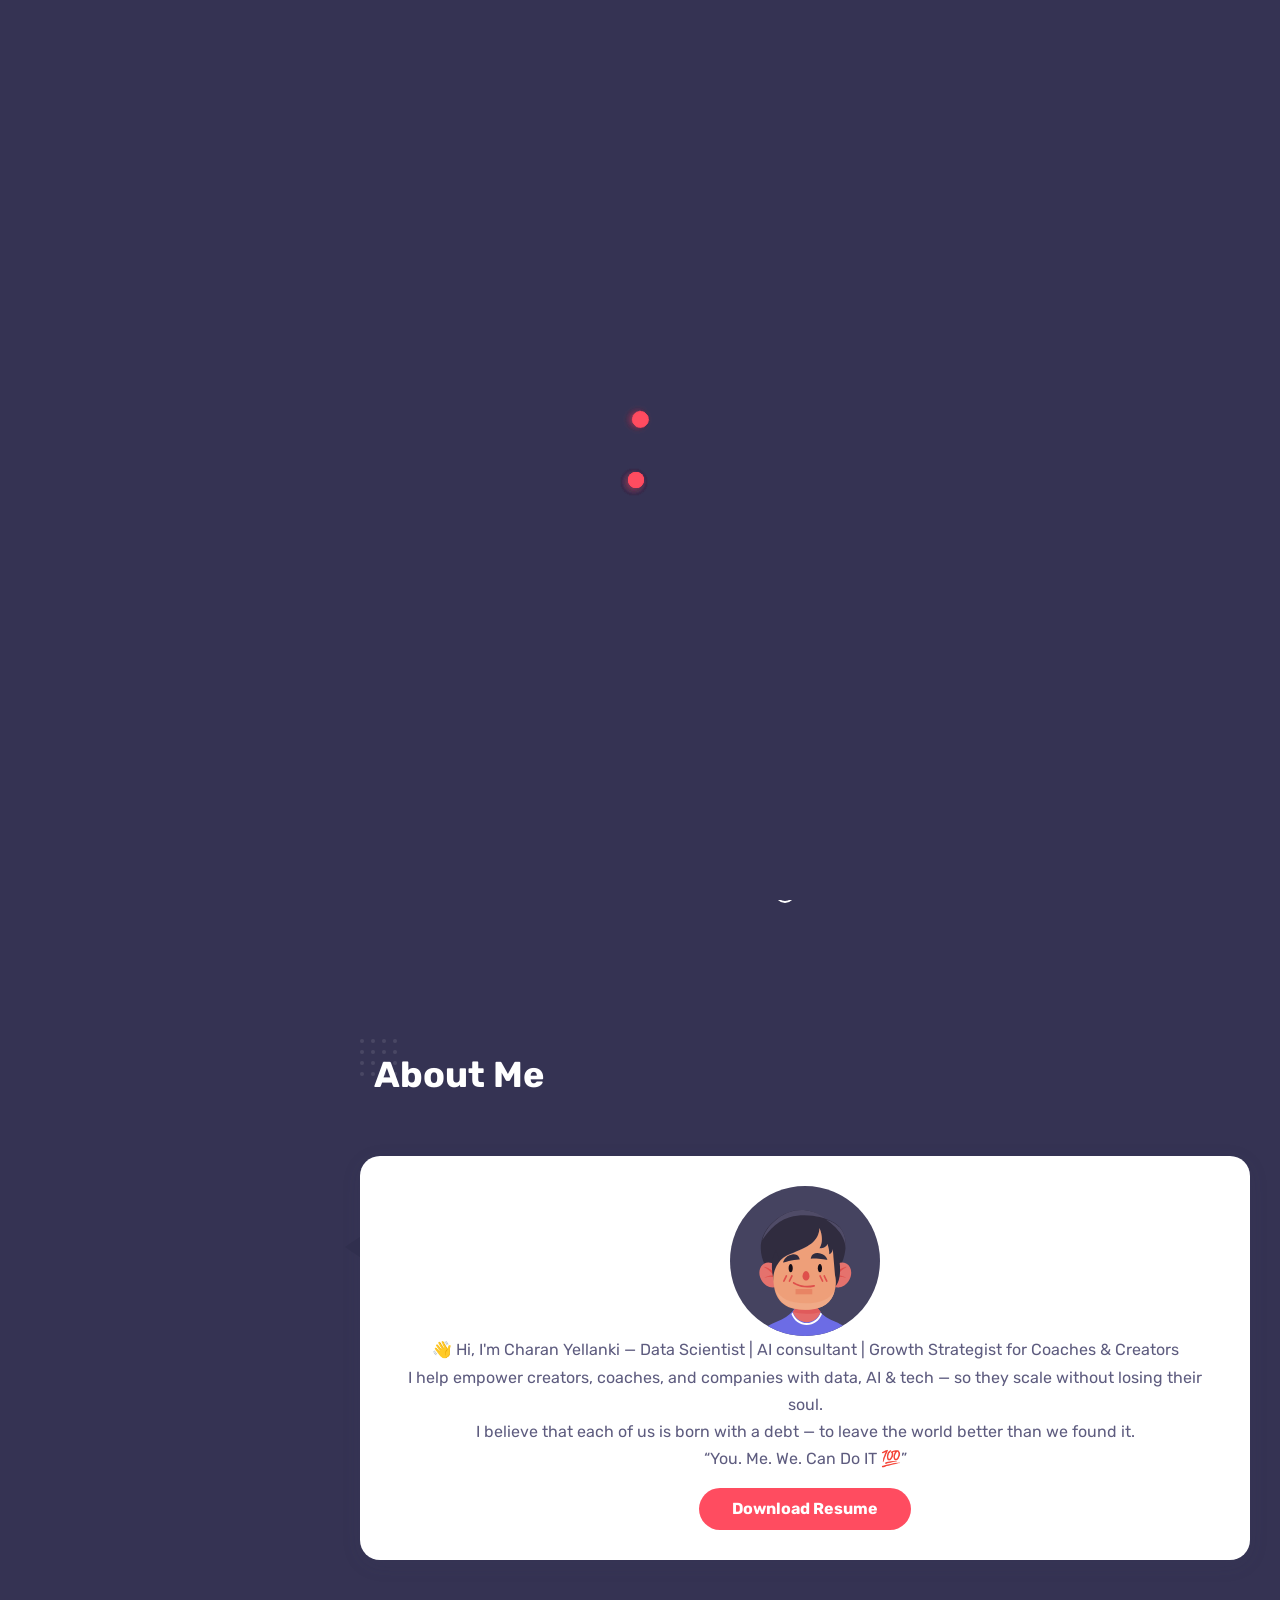
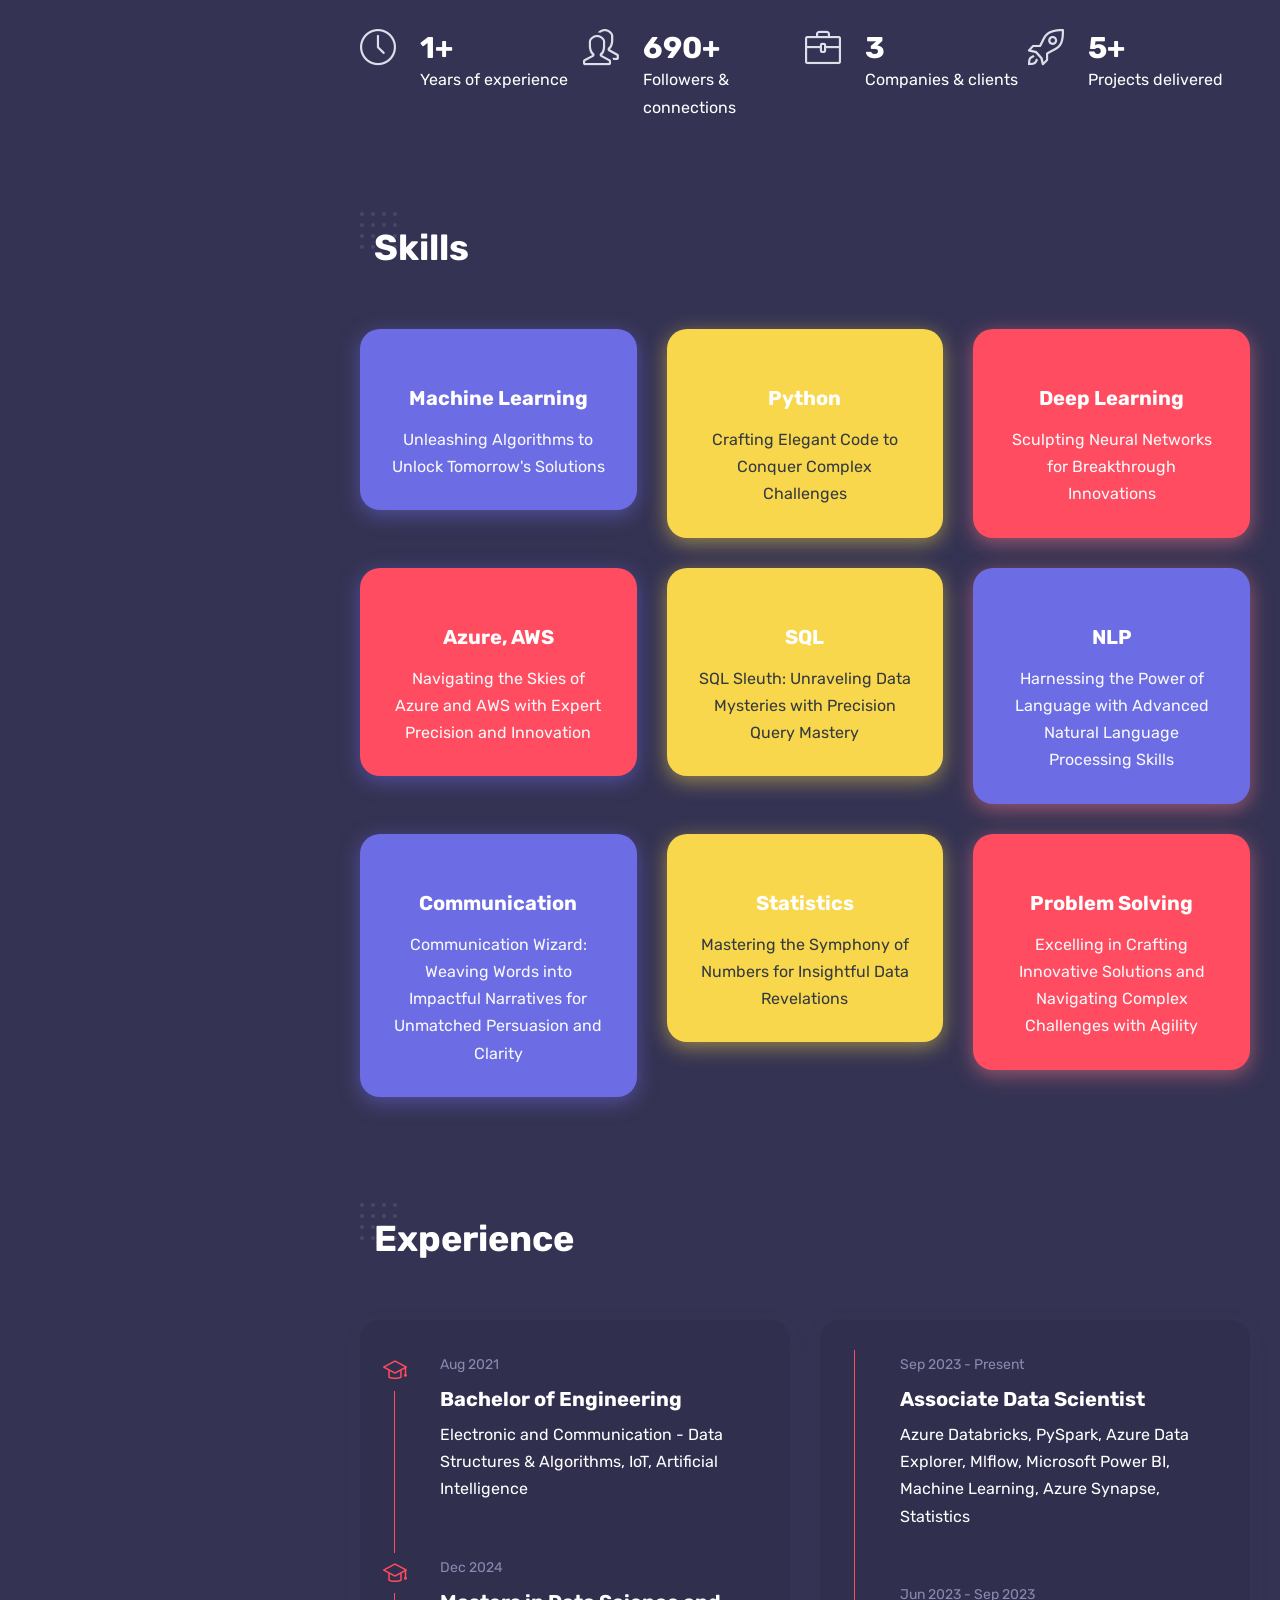
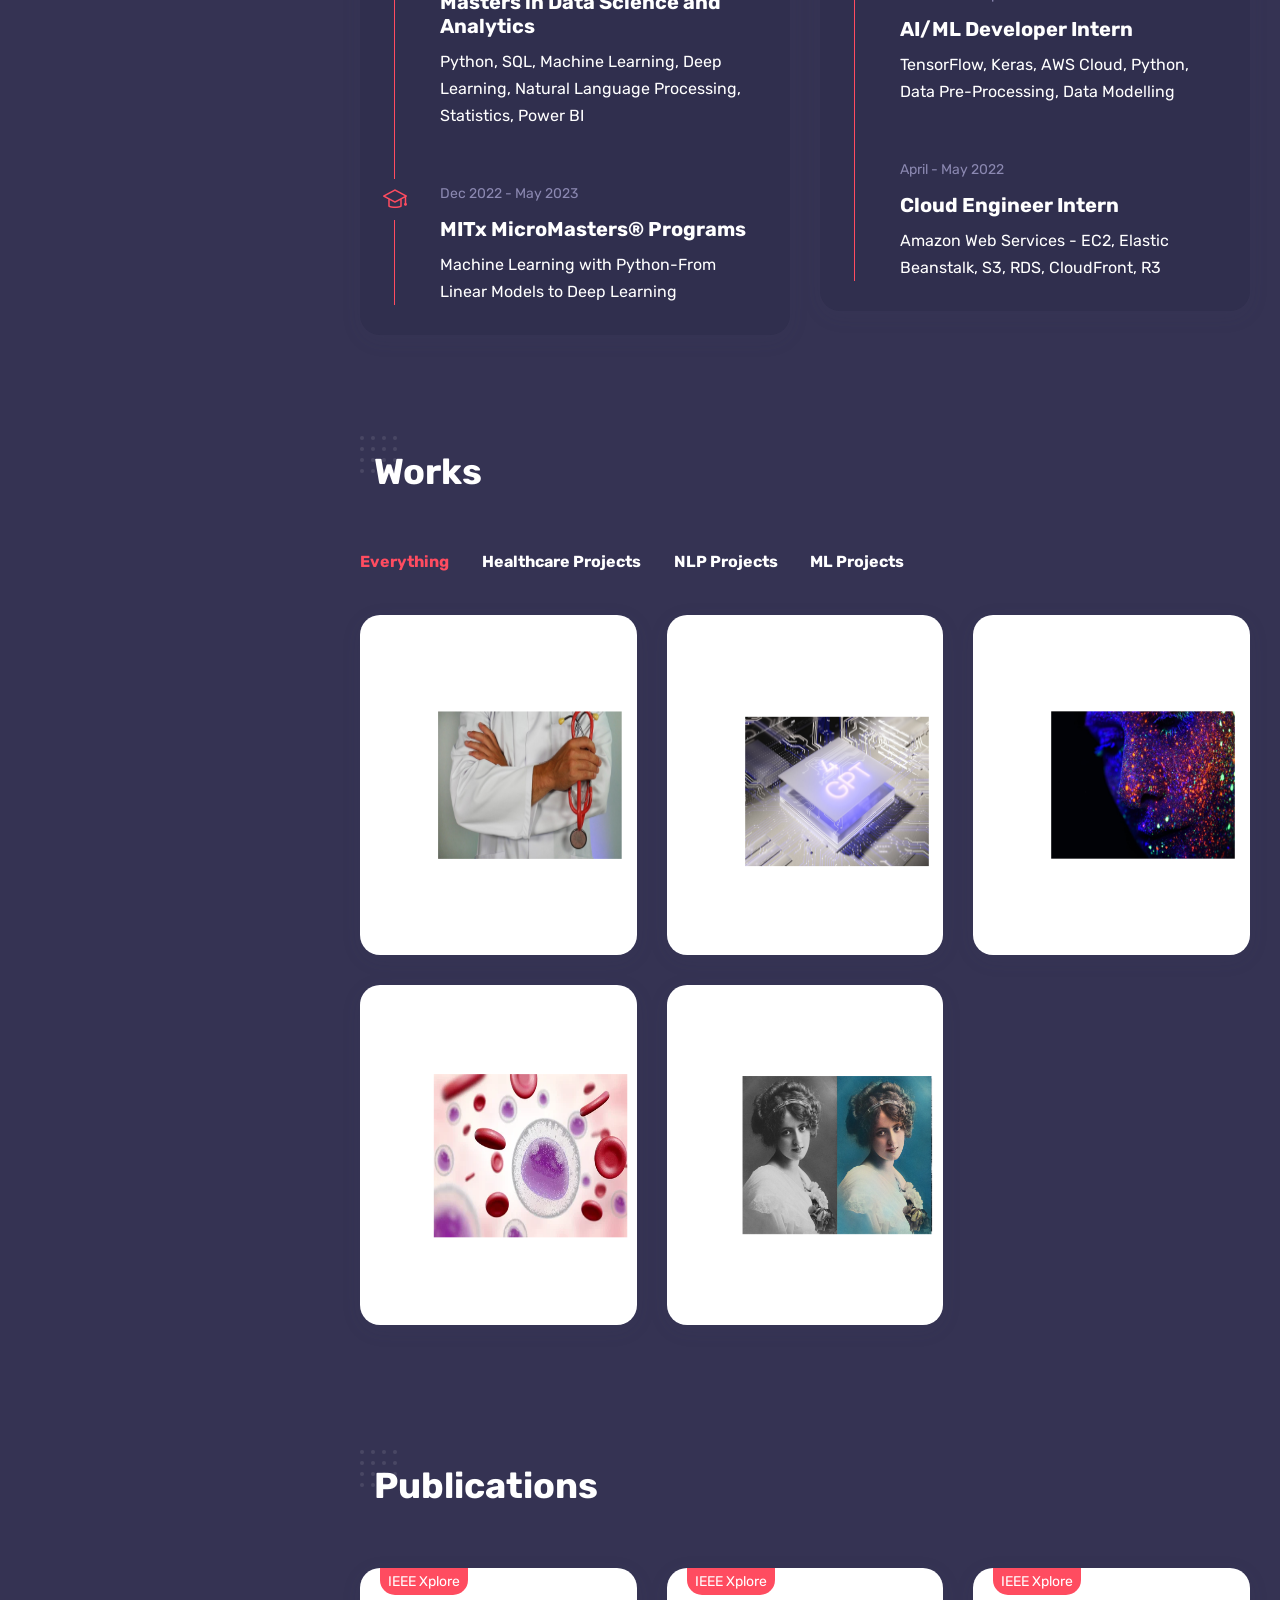
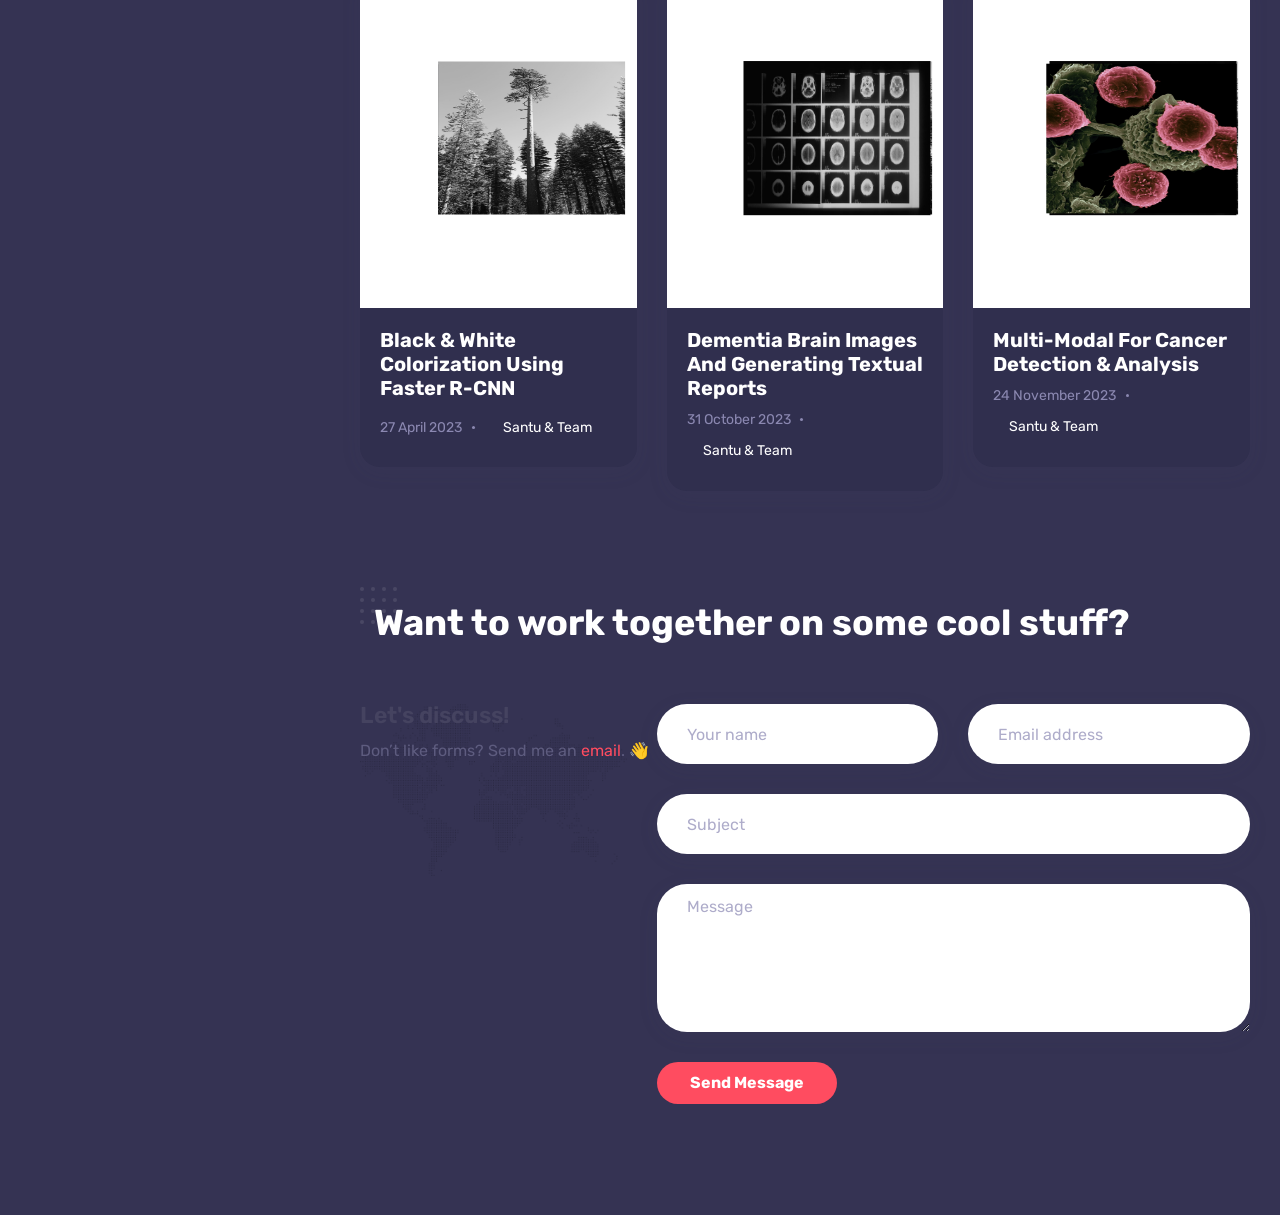
==== commit 8f6e33cd: "Update index.html add charan.png" ====
--- a/index.html
+++ b/index.html
@@ -198,7 +198,7 @@
 								<!-- Widgets: image, heading, text, social icons, button, shapes, etc. -->
 								<div class="elementor-element elementor-element-1d4c32ff elementor-widget elementor-widget-image" data-id="1d4c32ff" data-element_type="widget" data-widget_type="image.default">
 									<div class="elementor-widget-container">
-										<img decoding="async" src="wp-content/uploads/sites/8/2021/01/avatar-1-2.svg" class="attachment-full size-full wp-image-430" alt="" loading="lazy" />
+										<img decoding="async" src="wp-content/uploads/sites/8/charan.png" class="attachment-full size-full wp-image-430" alt="" loading="lazy" width="200" height="auto"/>
 									</div>
 								</div>
 								<div class="elementor-element elementor-element-648a1857 elementor-widget elementor-widget-heading" data-id="648a1857" data-element_type="widget" data-widget_type="heading.default">
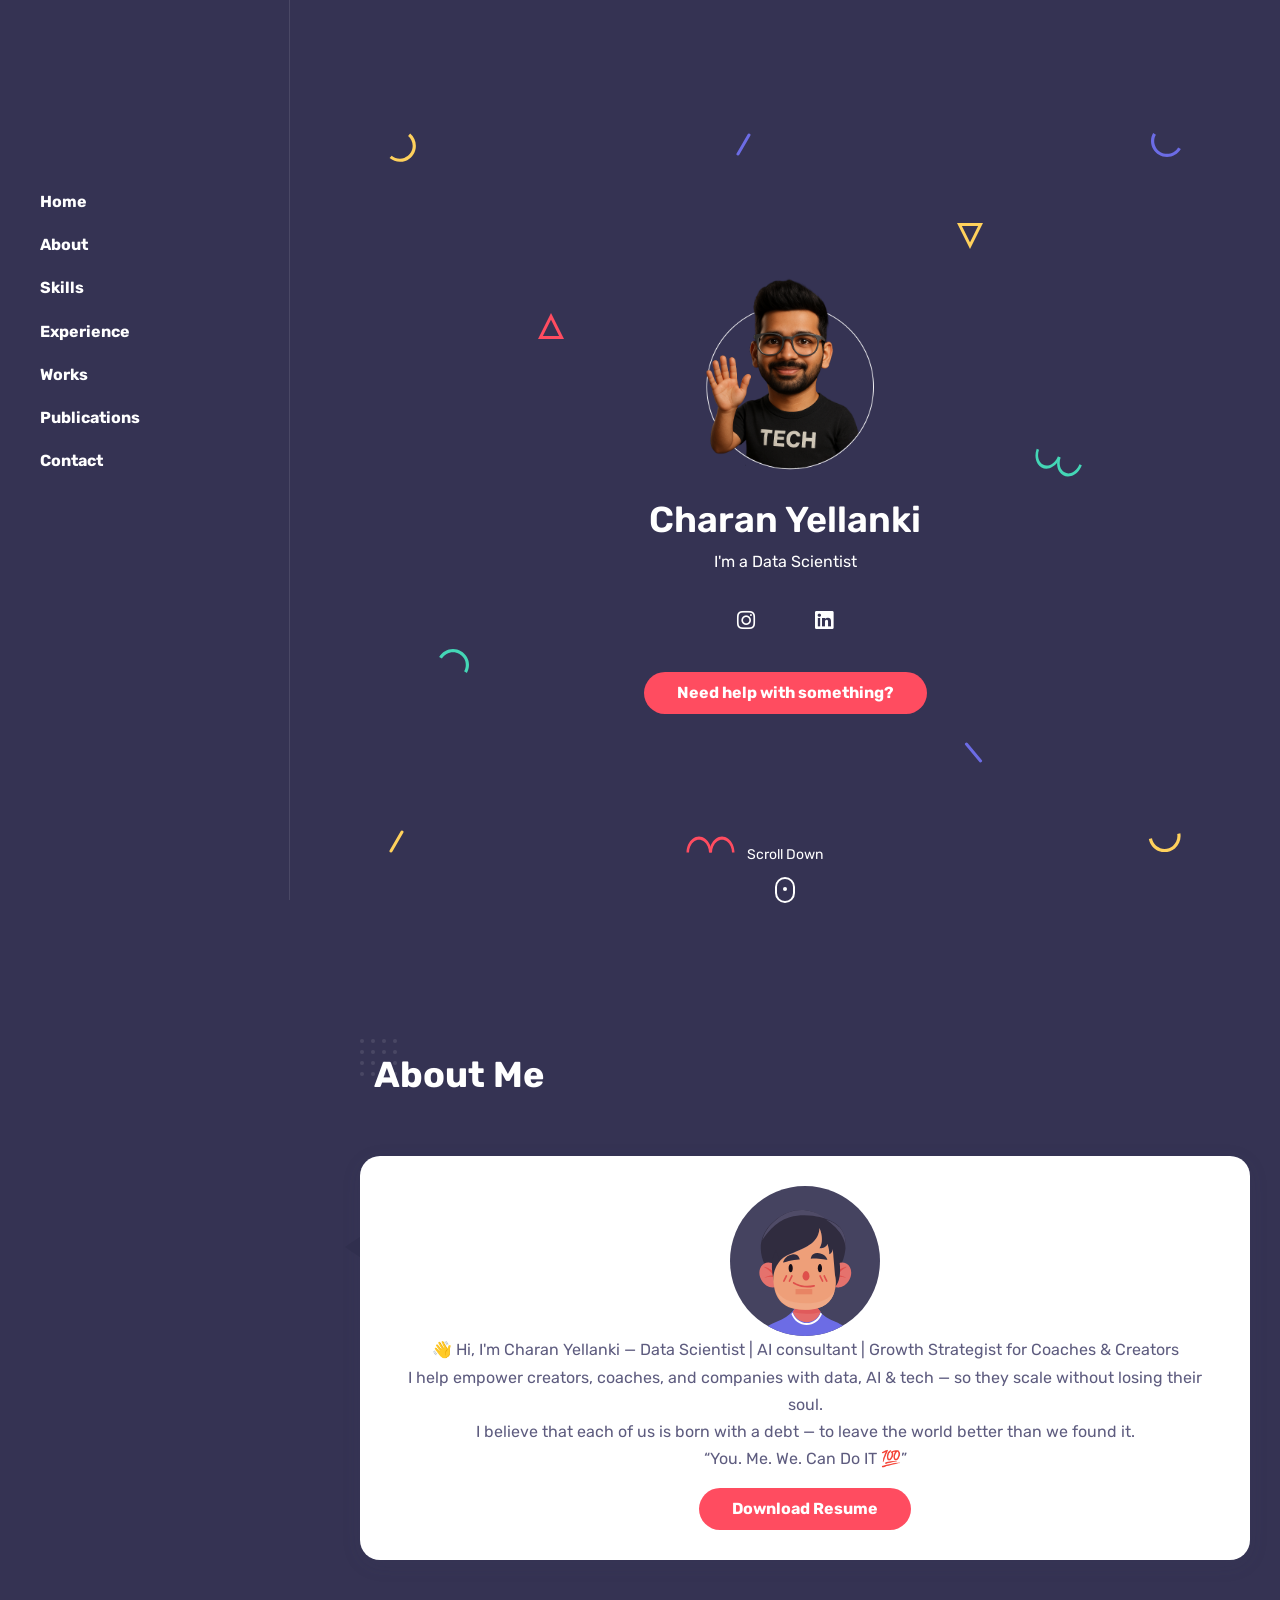
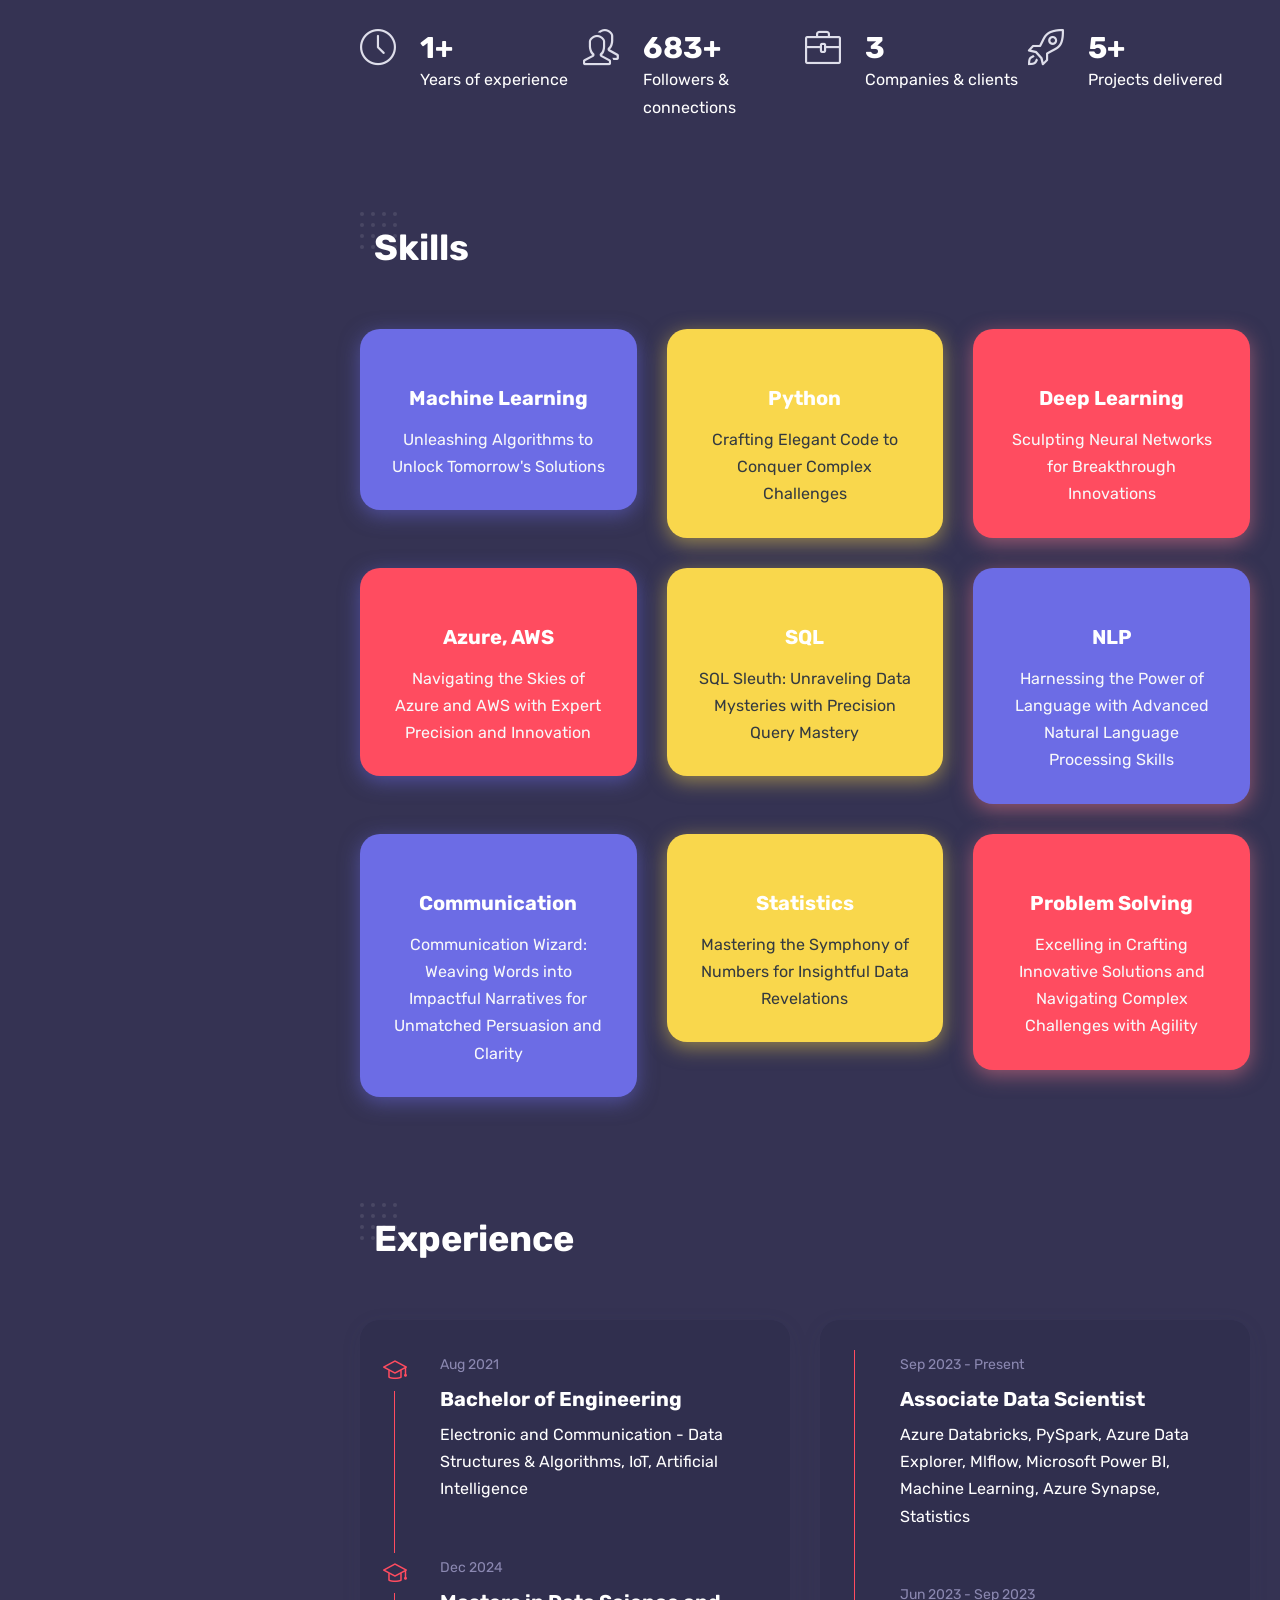
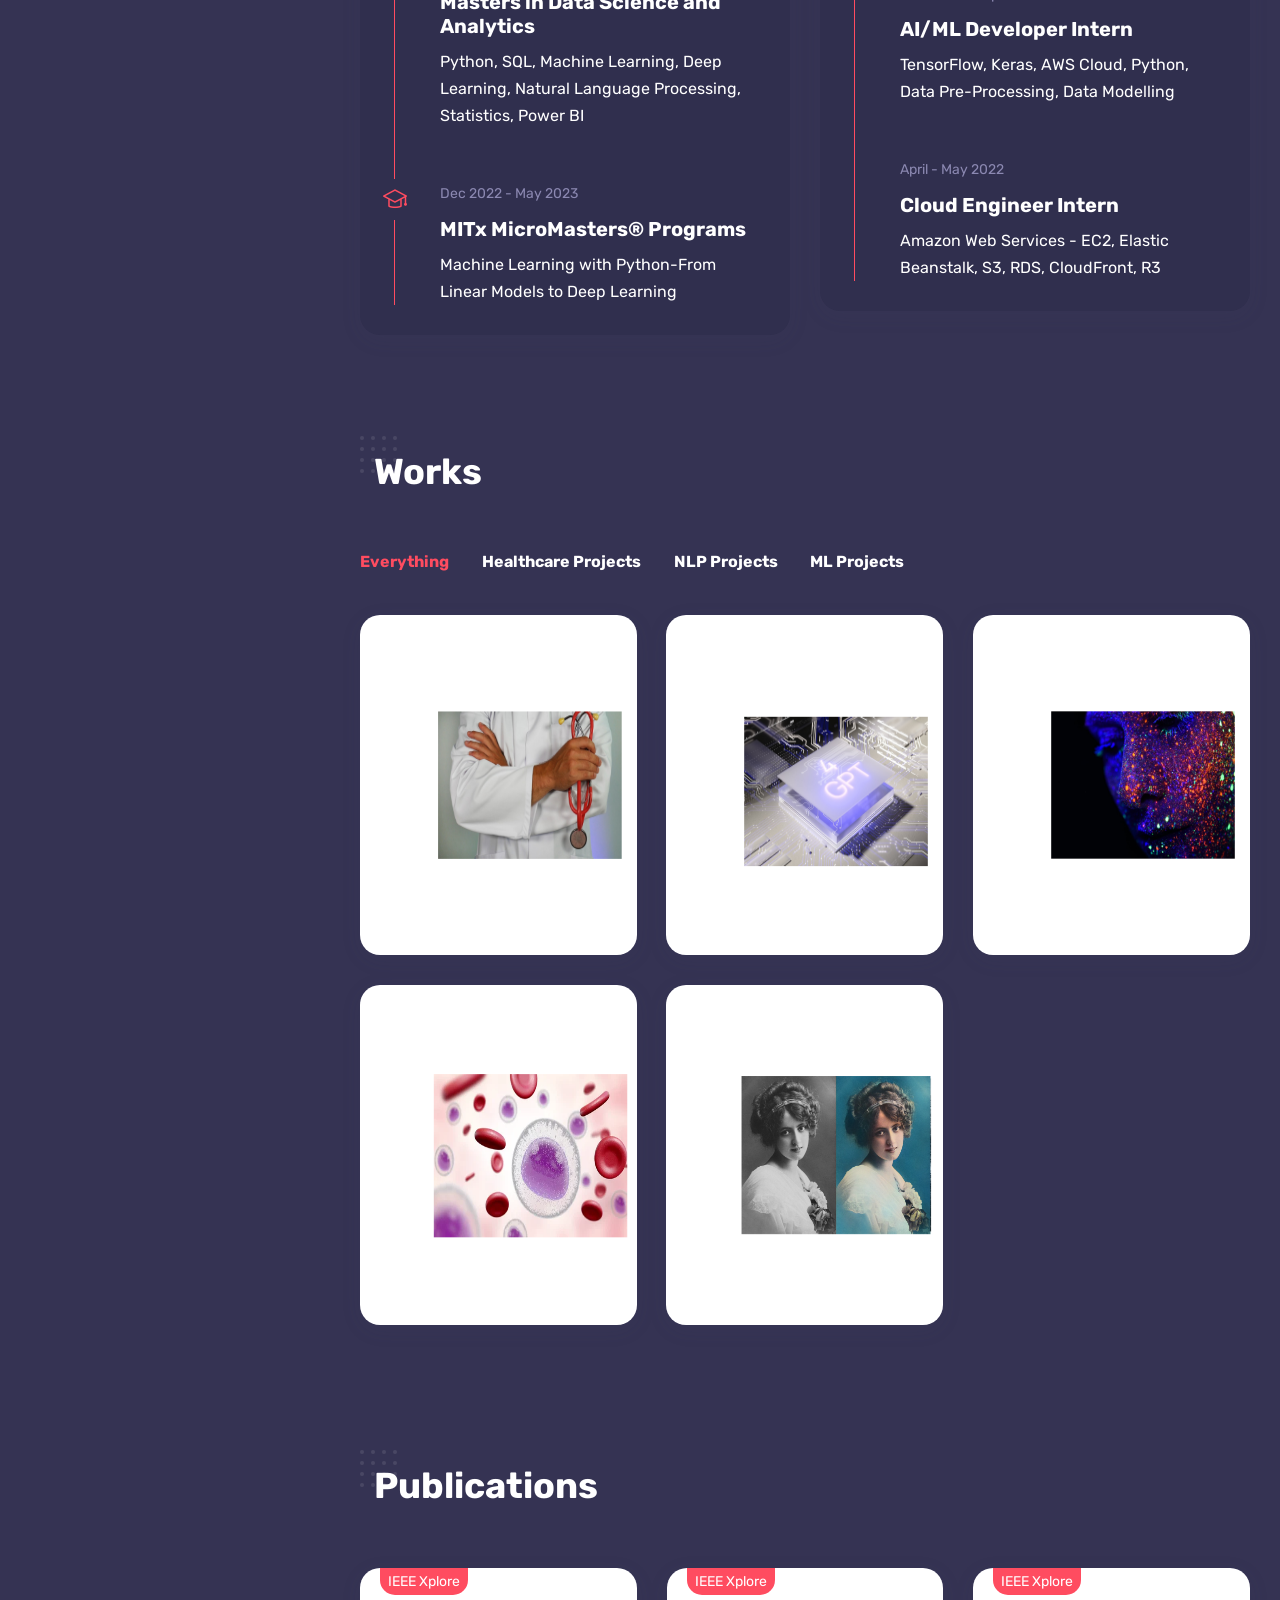
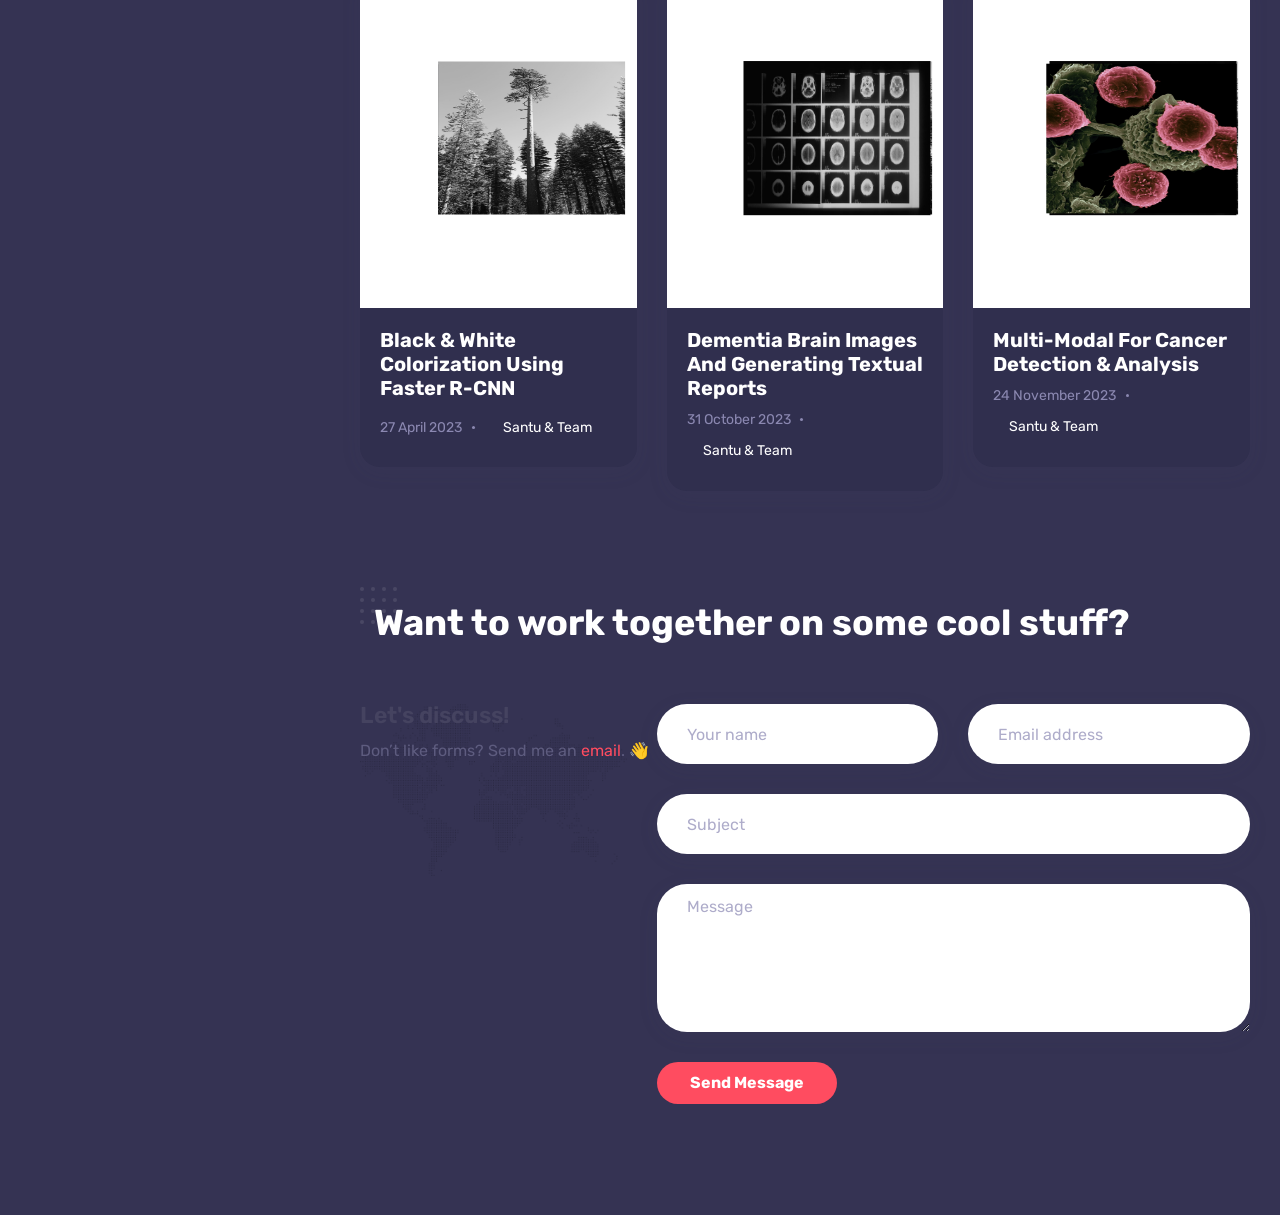
==== commit ed0d014a: "Update index.html" ====
--- a/index.html
+++ b/index.html
@@ -198,7 +198,7 @@
 								<!-- Widgets: image, heading, text, social icons, button, shapes, etc. -->
 								<div class="elementor-element elementor-element-1d4c32ff elementor-widget elementor-widget-image" data-id="1d4c32ff" data-element_type="widget" data-widget_type="image.default">
 									<div class="elementor-widget-container">
-										<img decoding="async" src="wp-content/uploads/sites/8/charan.png" class="attachment-full size-full wp-image-430" alt="" loading="lazy" width="200" height="auto"/>
+										<img decoding="async" src="wp-content/uploads/sites/8/charan.png" class="attachment-full size-full wp-image-430" alt="" loading="lazy" width="200" height="auto"  />
 									</div>
 								</div>
 								<div class="elementor-element elementor-element-648a1857 elementor-widget elementor-widget-heading" data-id="648a1857" data-element_type="widget" data-widget_type="heading.default">
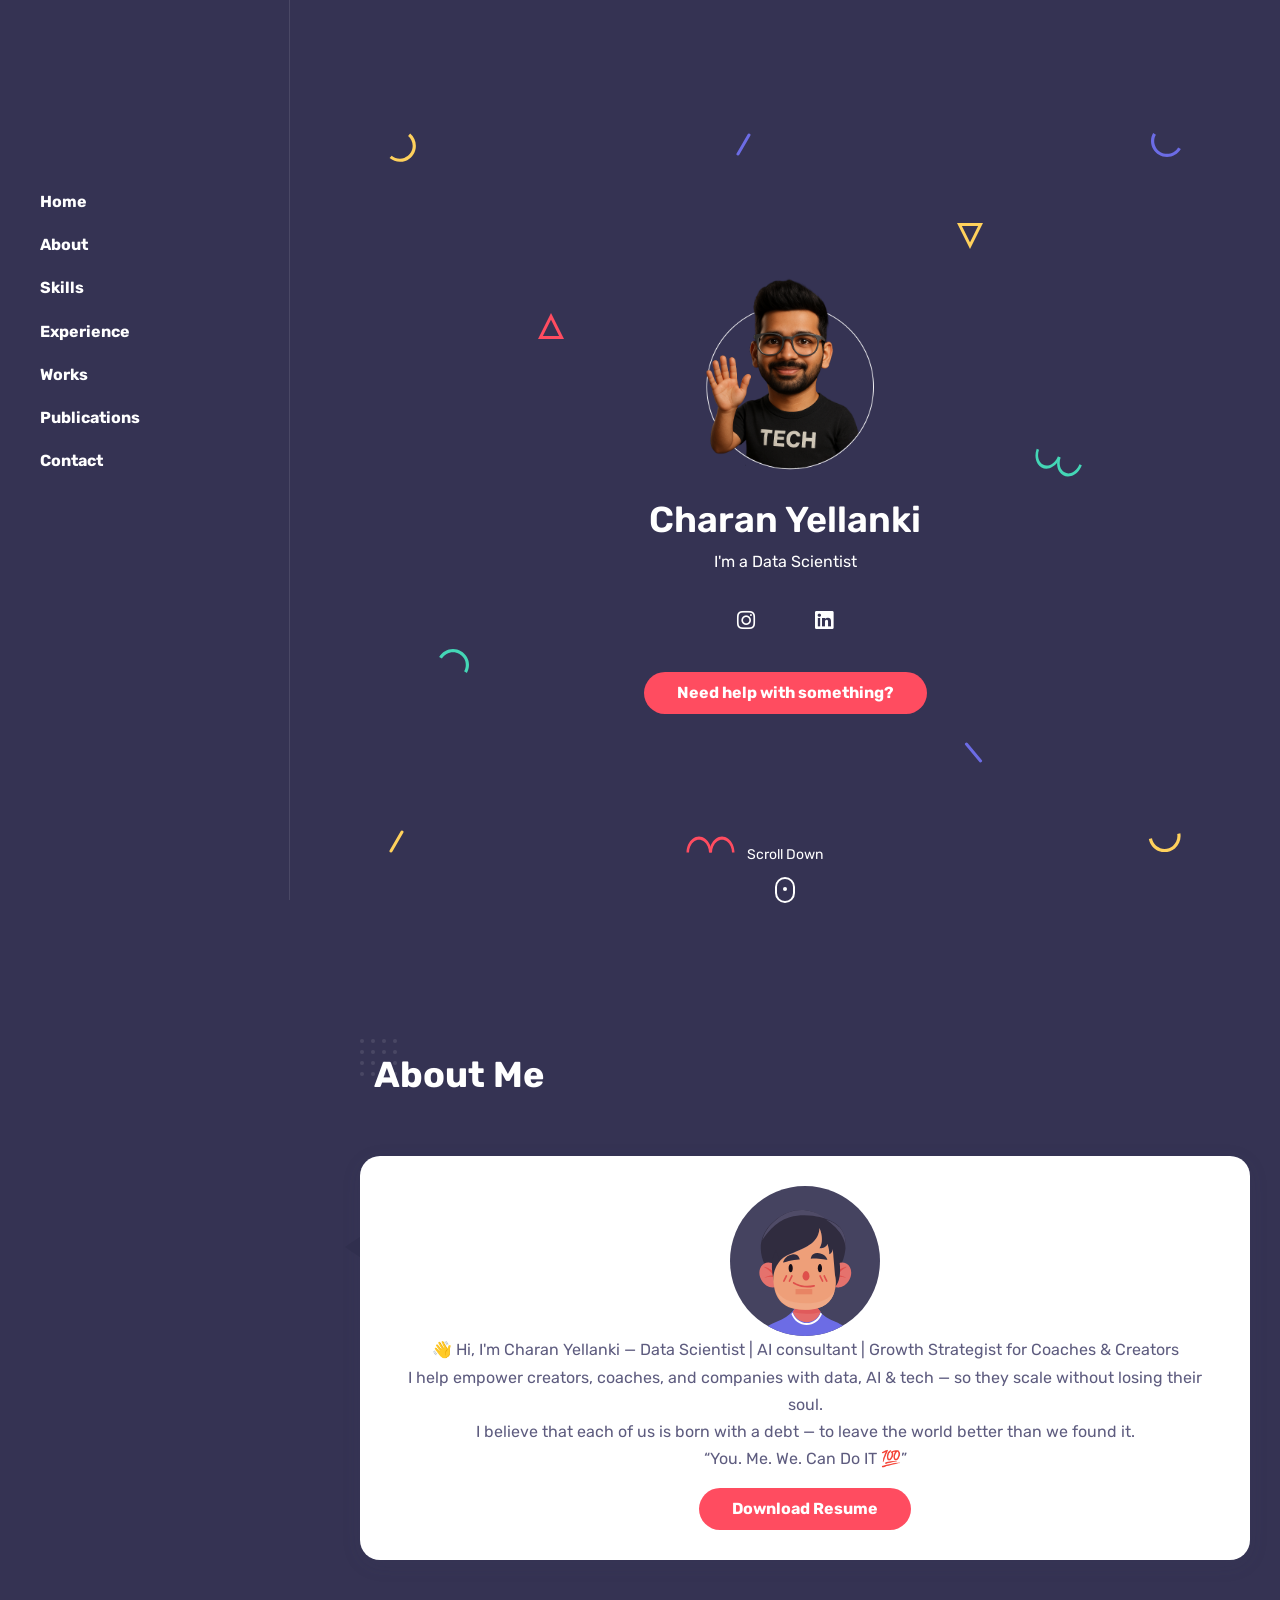
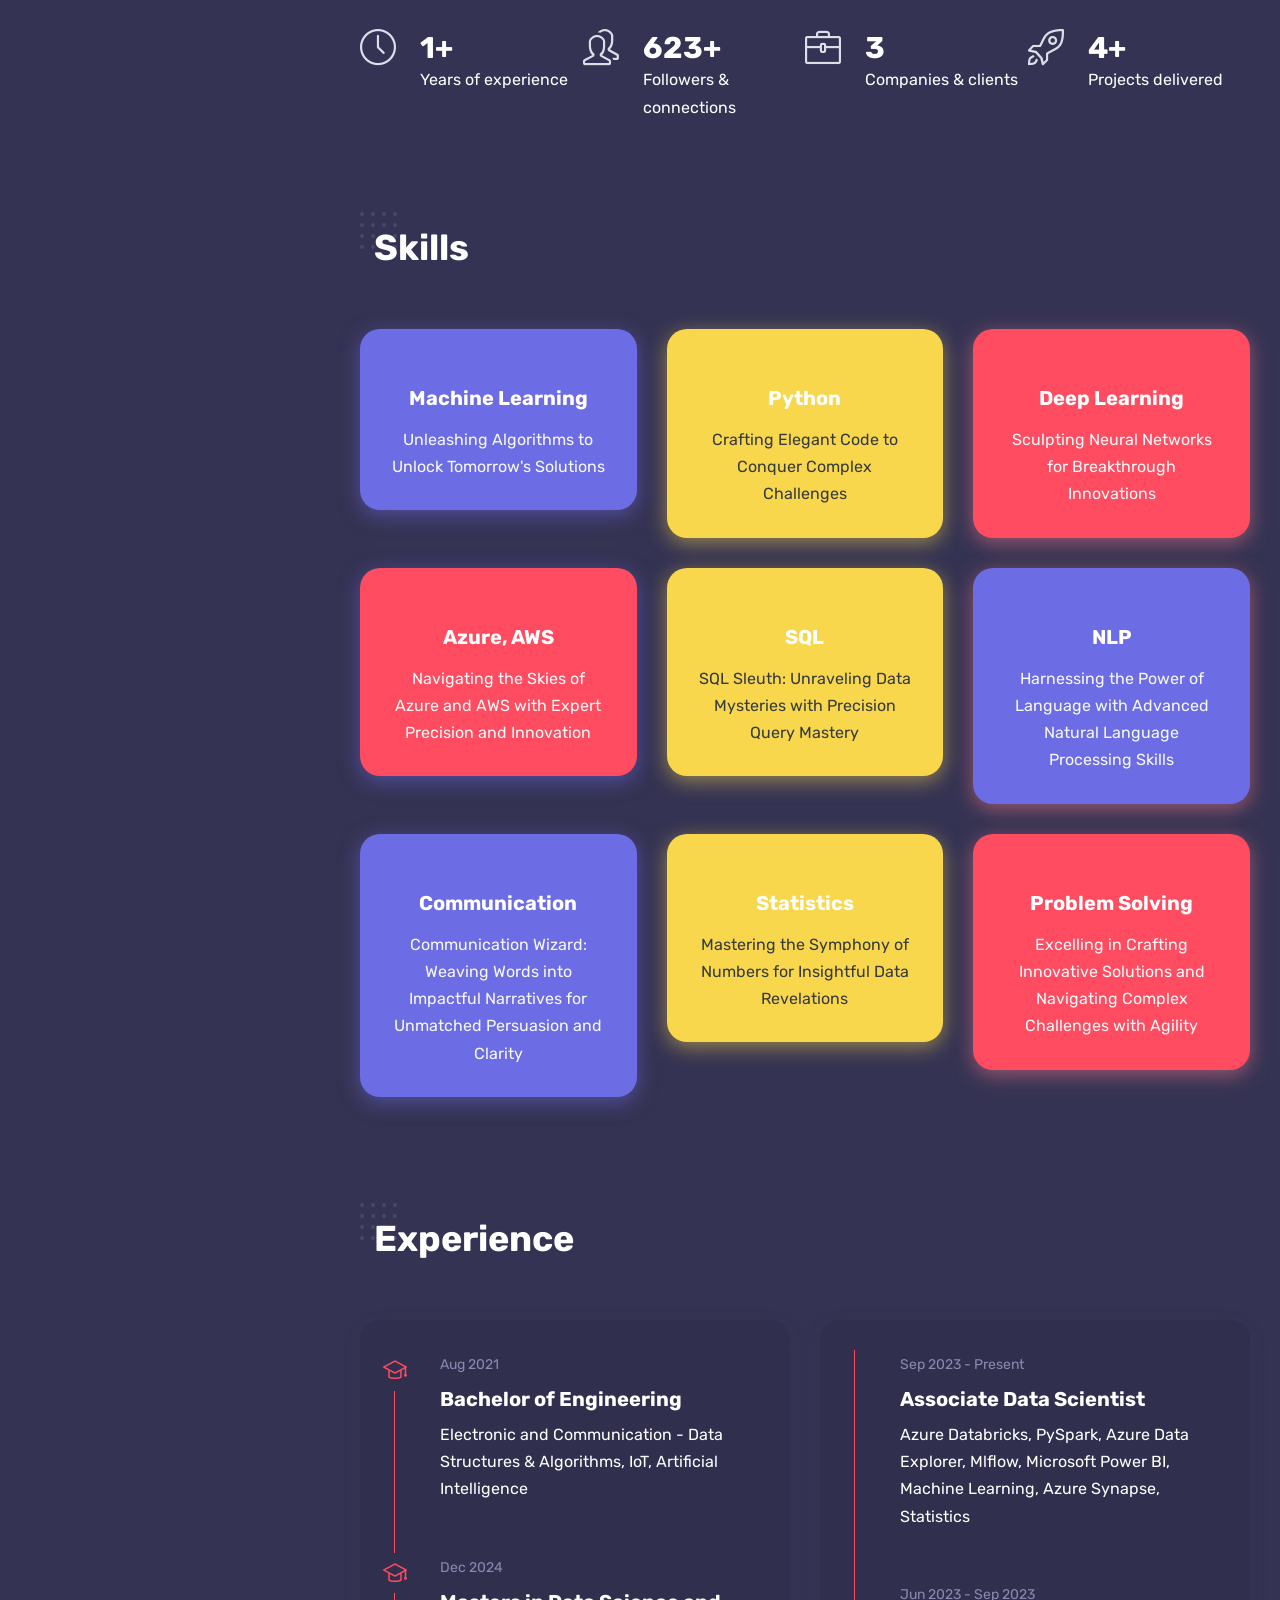
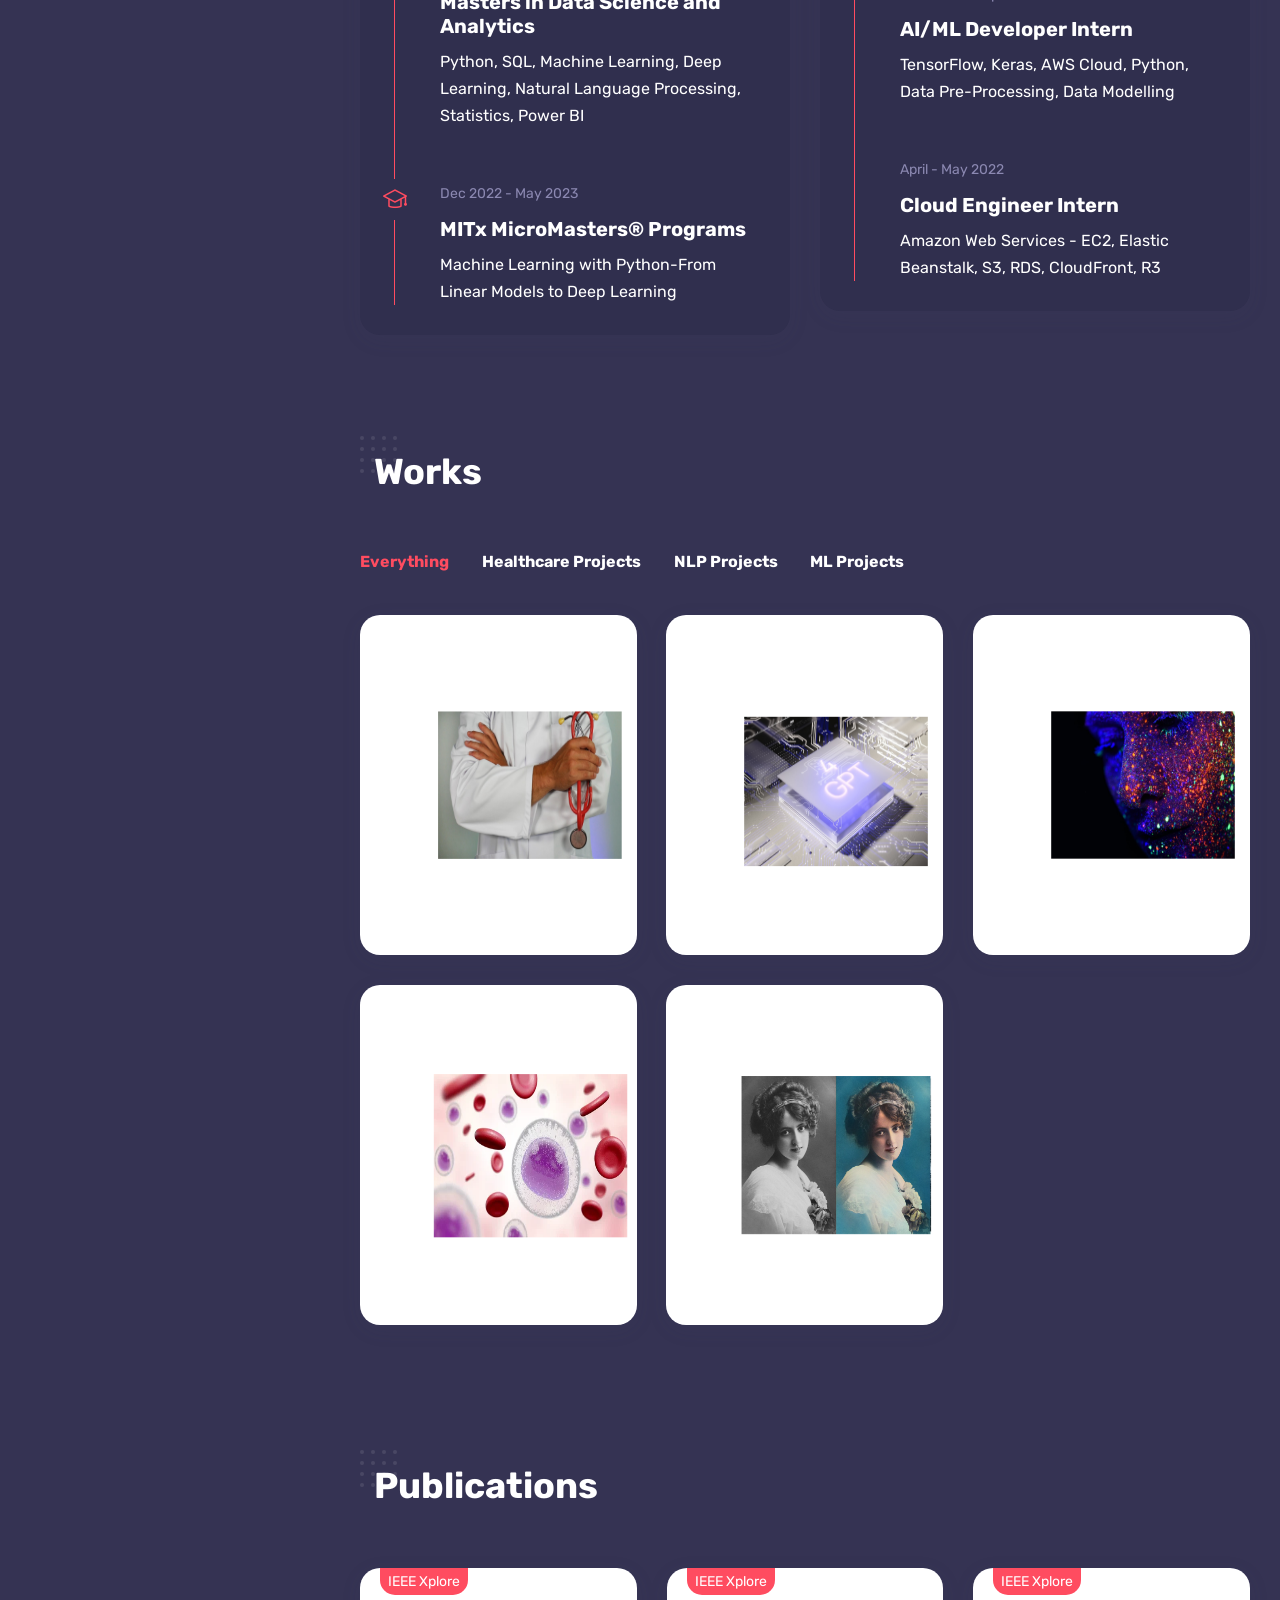
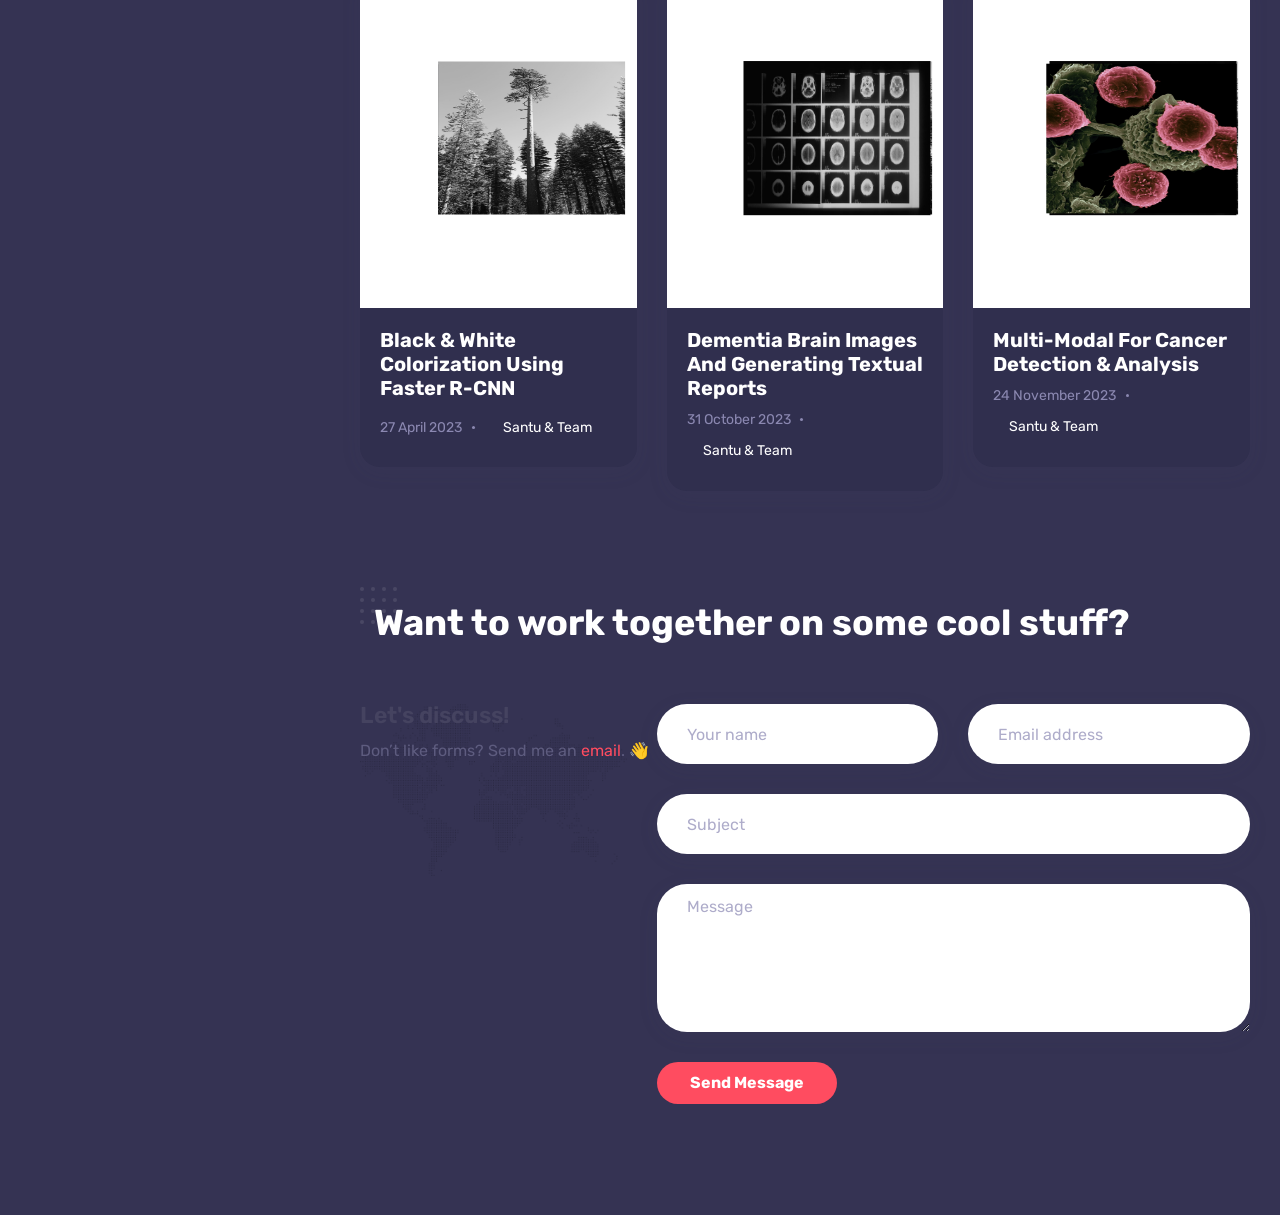
==== commit 5835fd08: "Update index.html" ====
--- a/index.html
+++ b/index.html
@@ -198,7 +198,7 @@
 								<!-- Widgets: image, heading, text, social icons, button, shapes, etc. -->
 								<div class="elementor-element elementor-element-1d4c32ff elementor-widget elementor-widget-image" data-id="1d4c32ff" data-element_type="widget" data-widget_type="image.default">
 									<div class="elementor-widget-container">
-										<img decoding="async" src="wp-content/uploads/sites/8/charan.png" class="attachment-full size-full wp-image-430" alt="" loading="lazy" width="200" height="auto"  />
+										<img decoding="async" src="wp-content/uploads/sites/8/charan.png" class="attachment-full size-full wp-image-430" alt="" loading="lazy" width="200" height="200"  />
 									</div>
 								</div>
 								<div class="elementor-element elementor-element-648a1857 elementor-widget elementor-widget-heading" data-id="648a1857" data-element_type="widget" data-widget_type="heading.default">
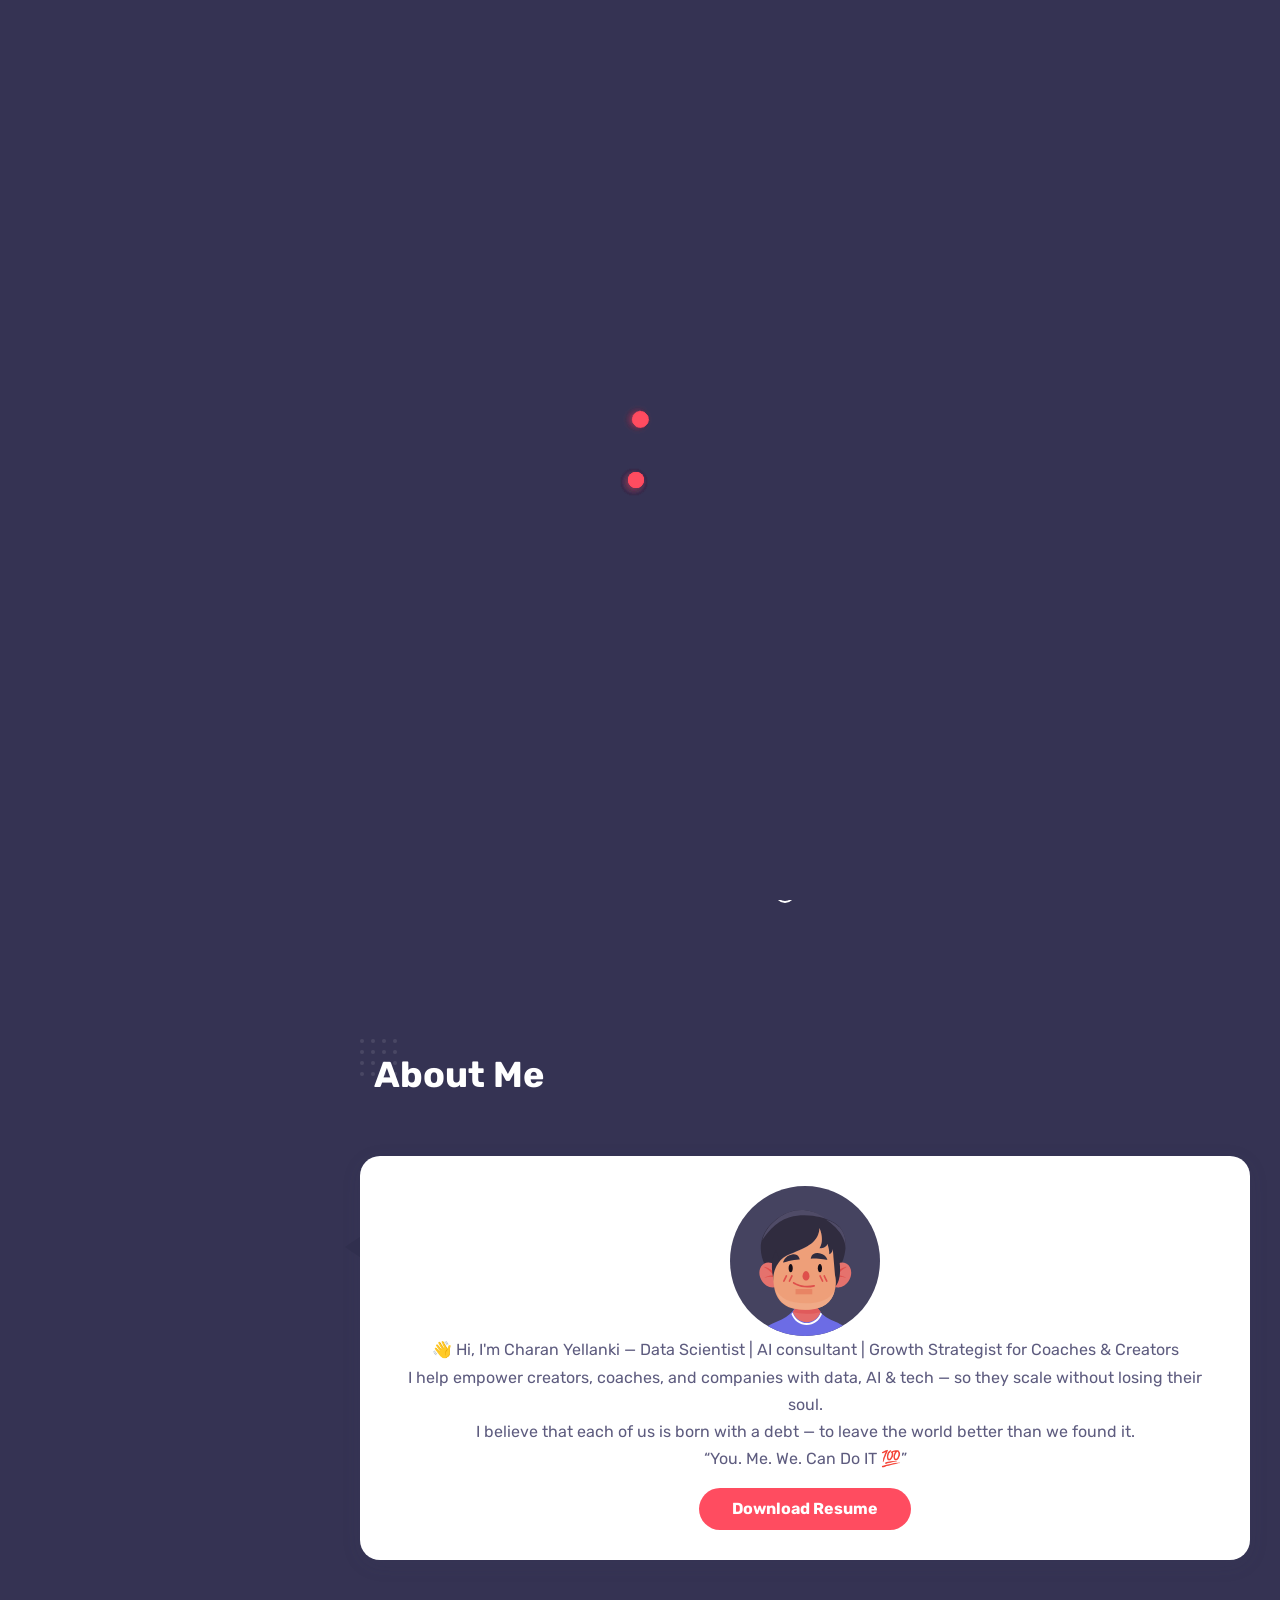
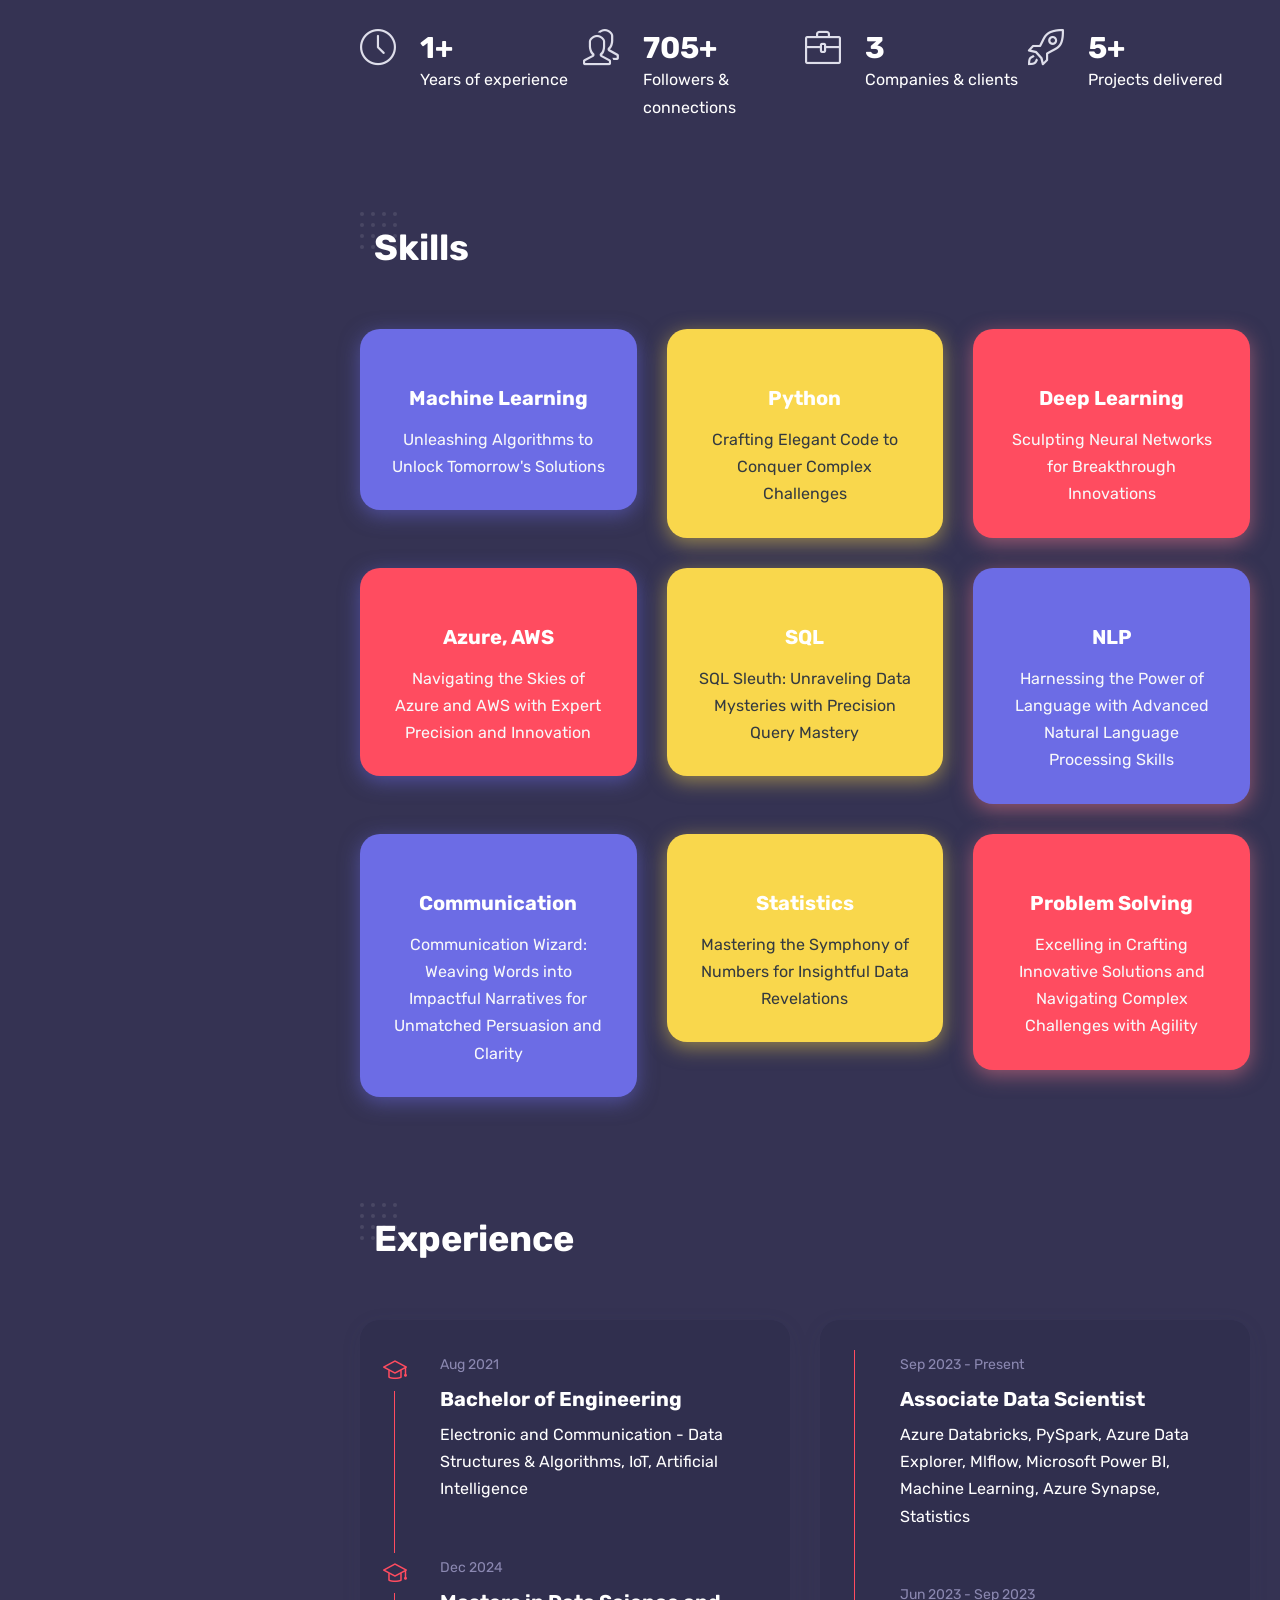
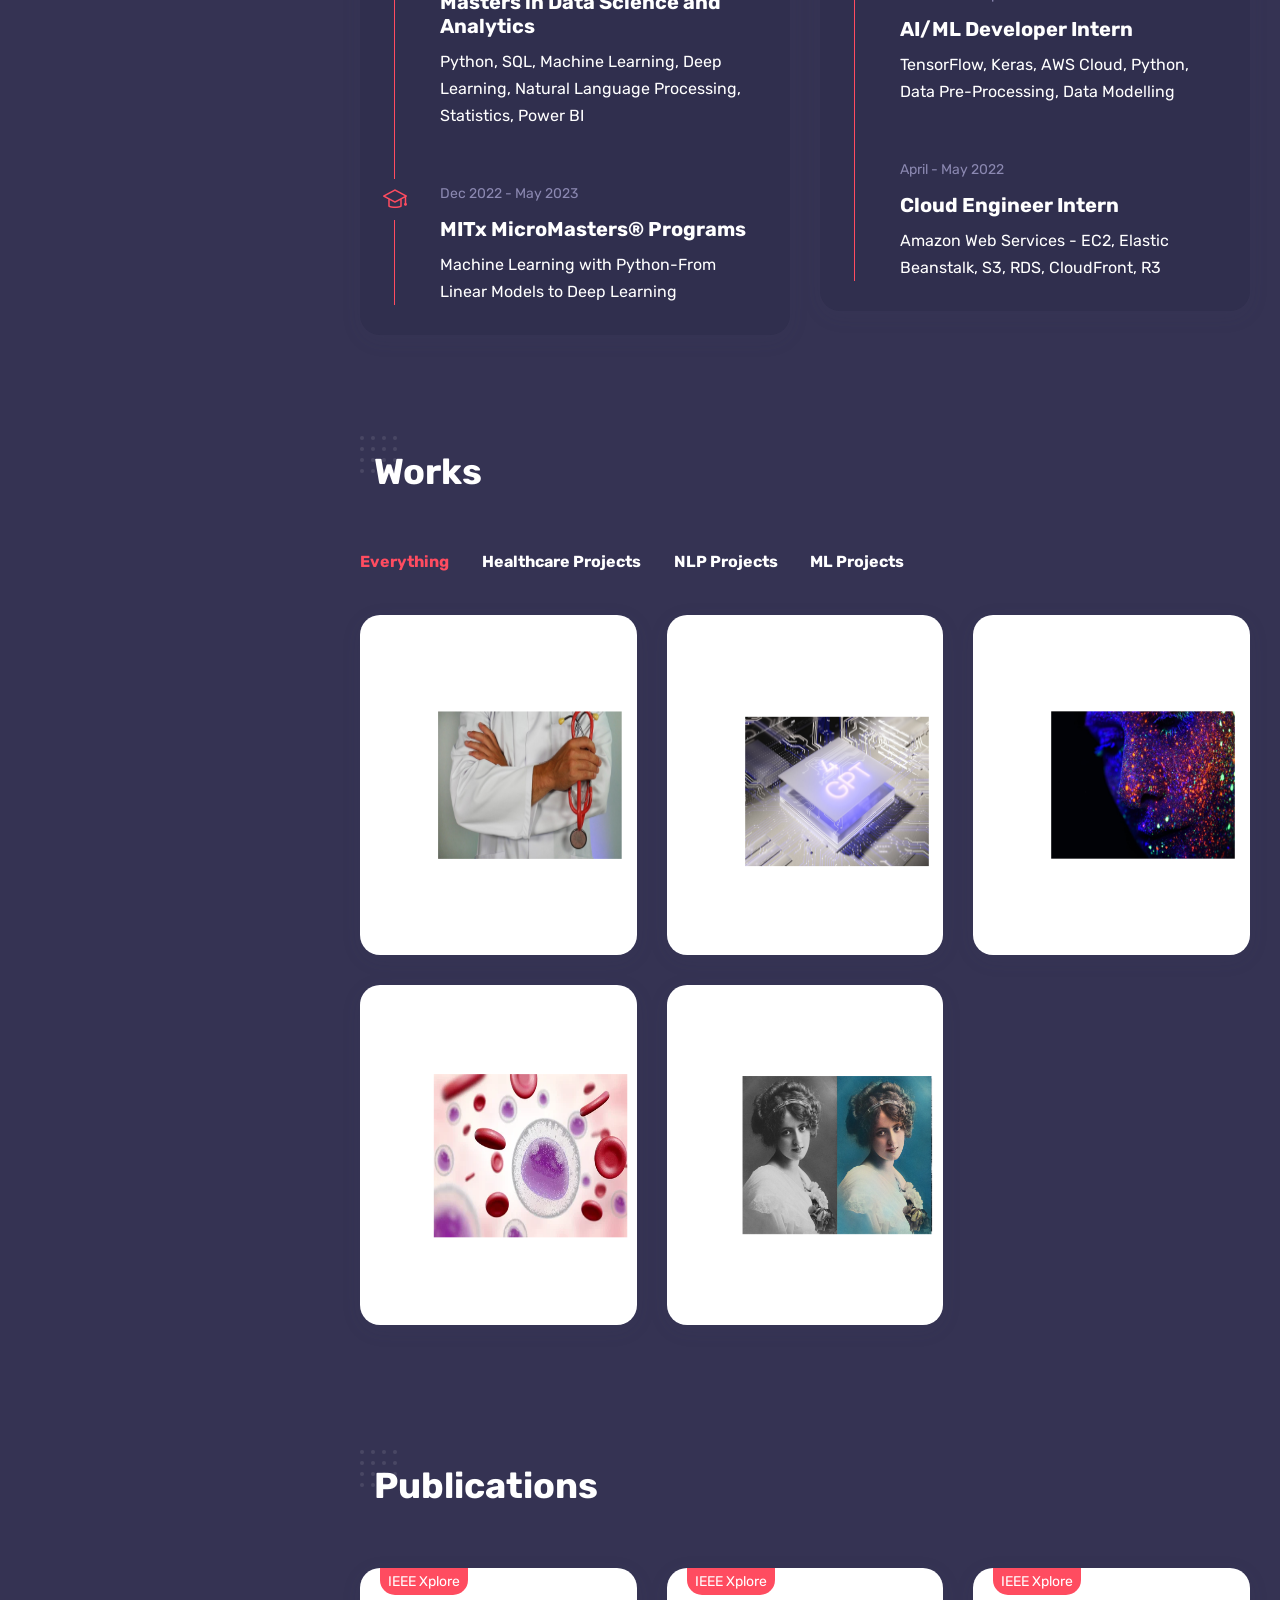
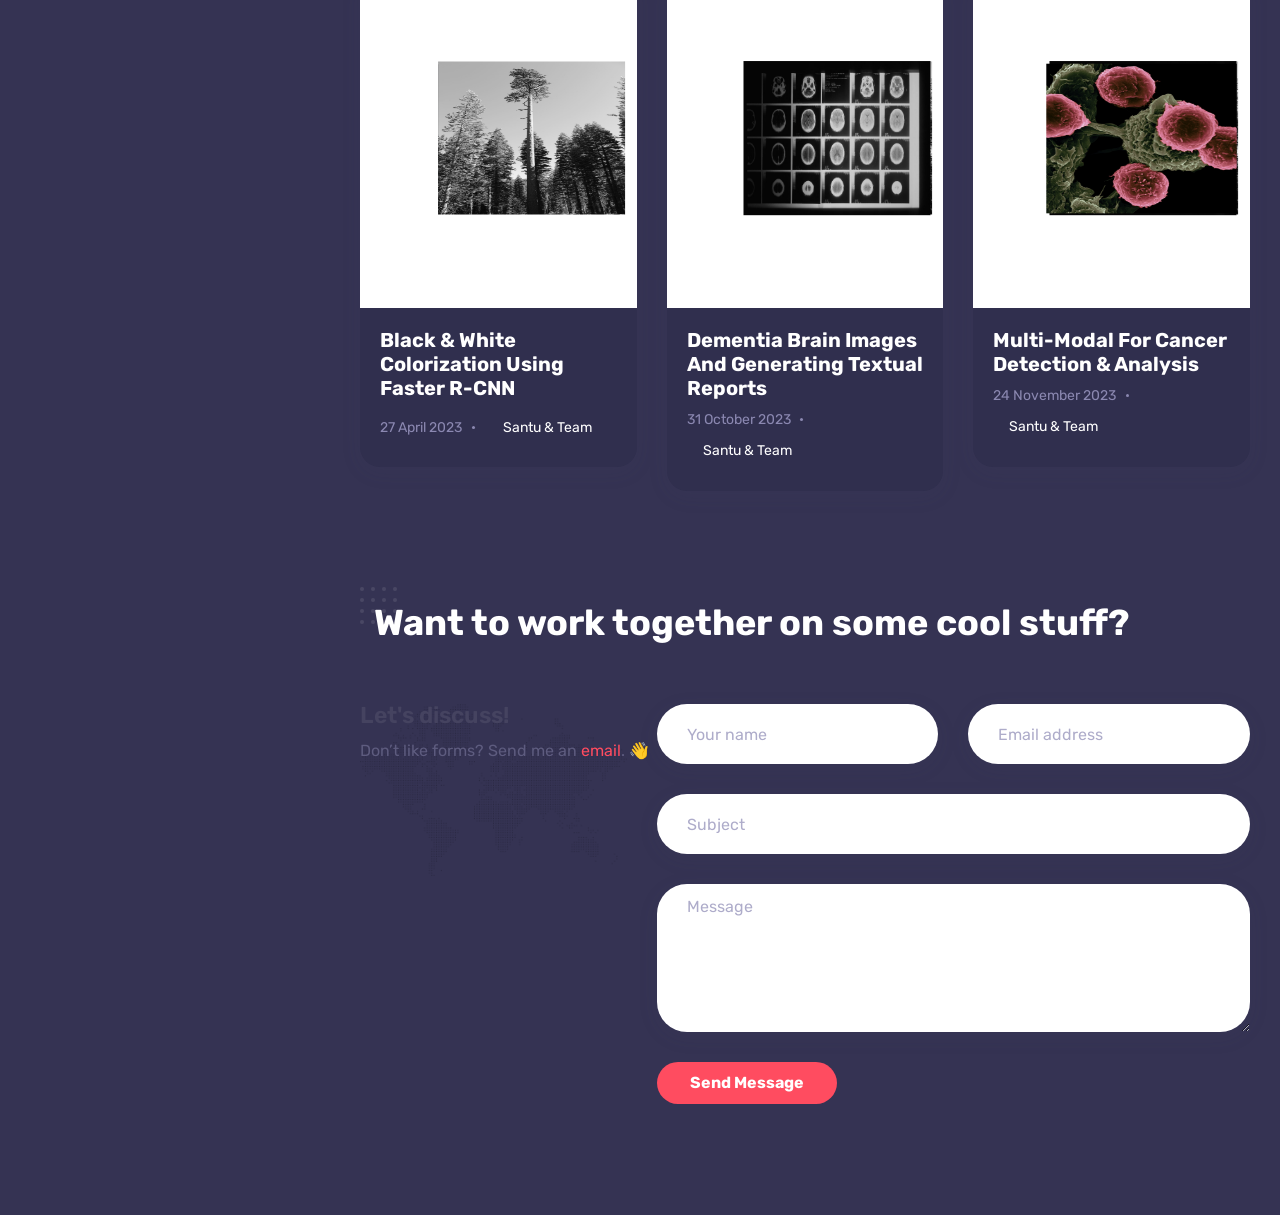
==== commit 7075cc8c: "Update index.html" ====
--- a/index.html
+++ b/index.html
@@ -198,7 +198,7 @@
 								<!-- Widgets: image, heading, text, social icons, button, shapes, etc. -->
 								<div class="elementor-element elementor-element-1d4c32ff elementor-widget elementor-widget-image" data-id="1d4c32ff" data-element_type="widget" data-widget_type="image.default">
 									<div class="elementor-widget-container">
-										<img decoding="async" src="wp-content/uploads/sites/8/charan.png" class="attachment-full size-full wp-image-430" alt="" loading="lazy" width="200" height="200"  />
+										<img src="/charan.png" width="200" height="200" alt="Charan Yellanki" />
 									</div>
 								</div>
 								<div class="elementor-element elementor-element-648a1857 elementor-widget elementor-widget-heading" data-id="648a1857" data-element_type="widget" data-widget_type="heading.default">
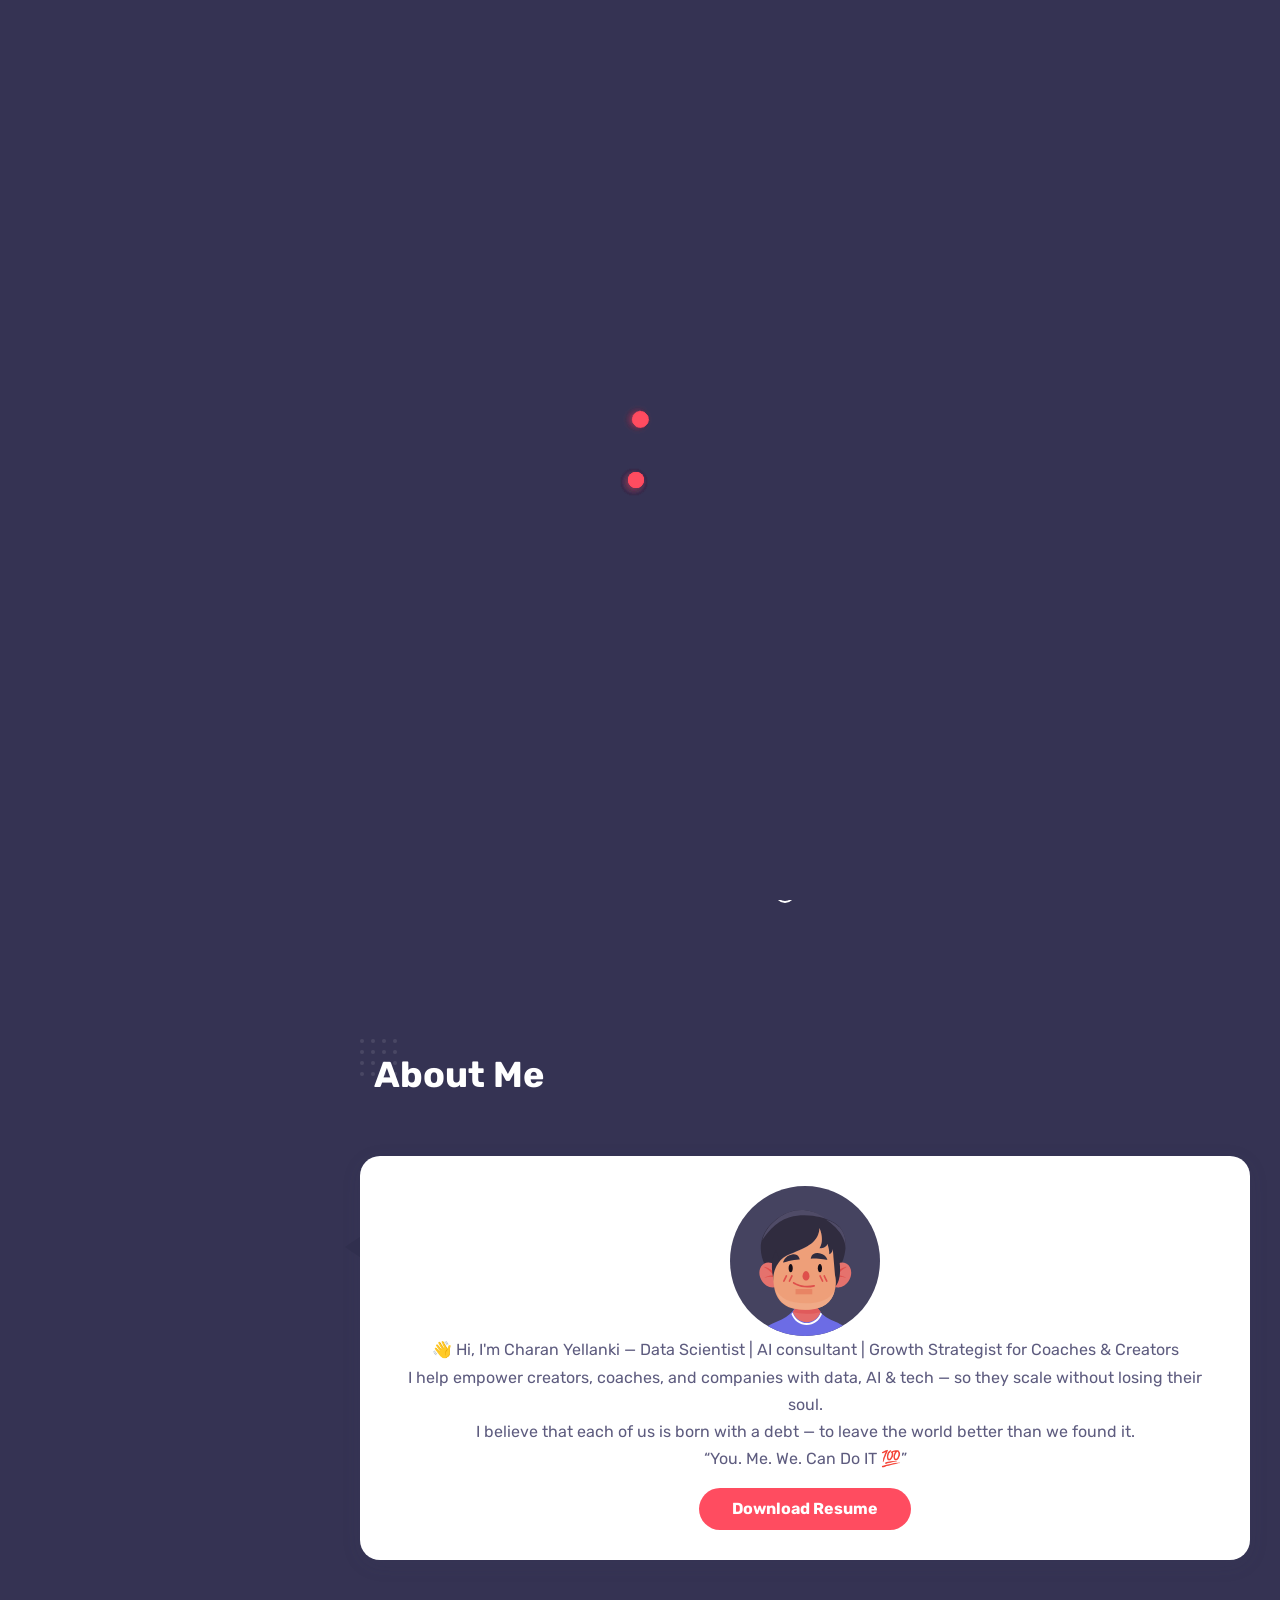
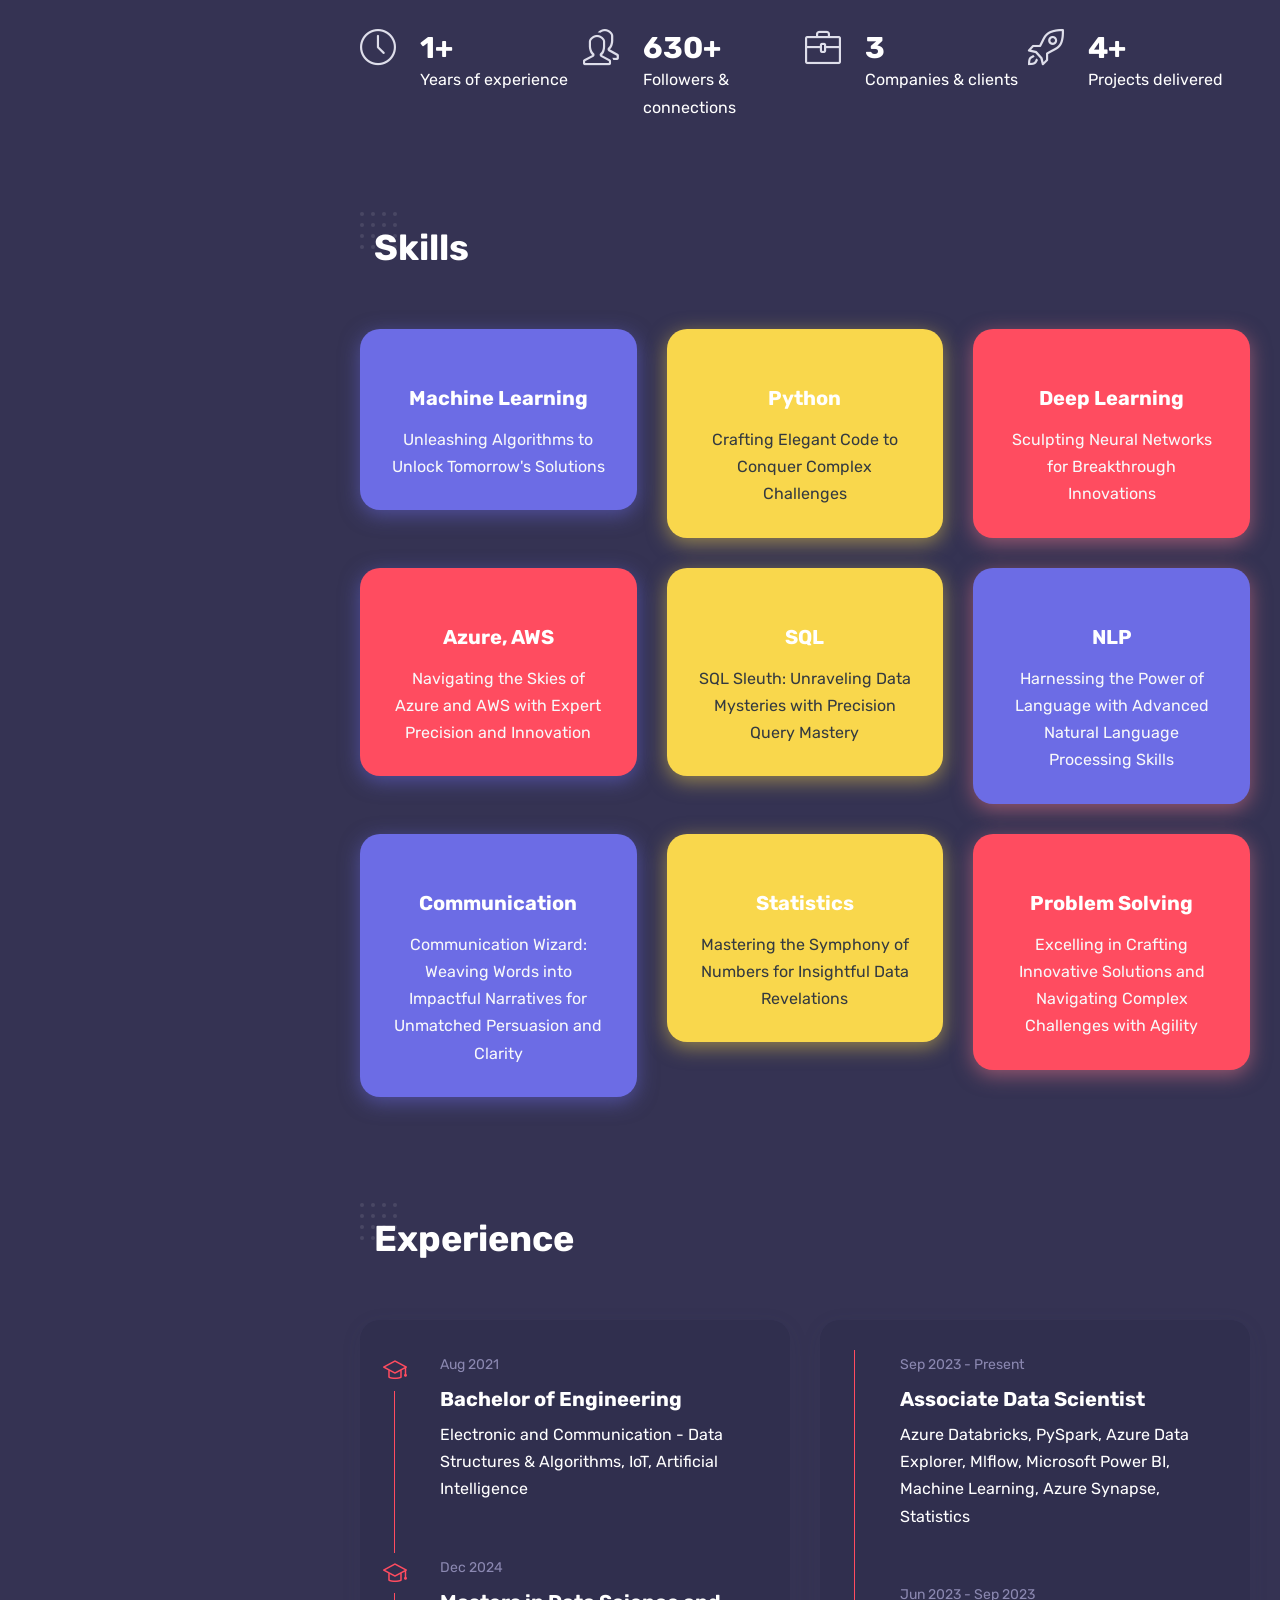
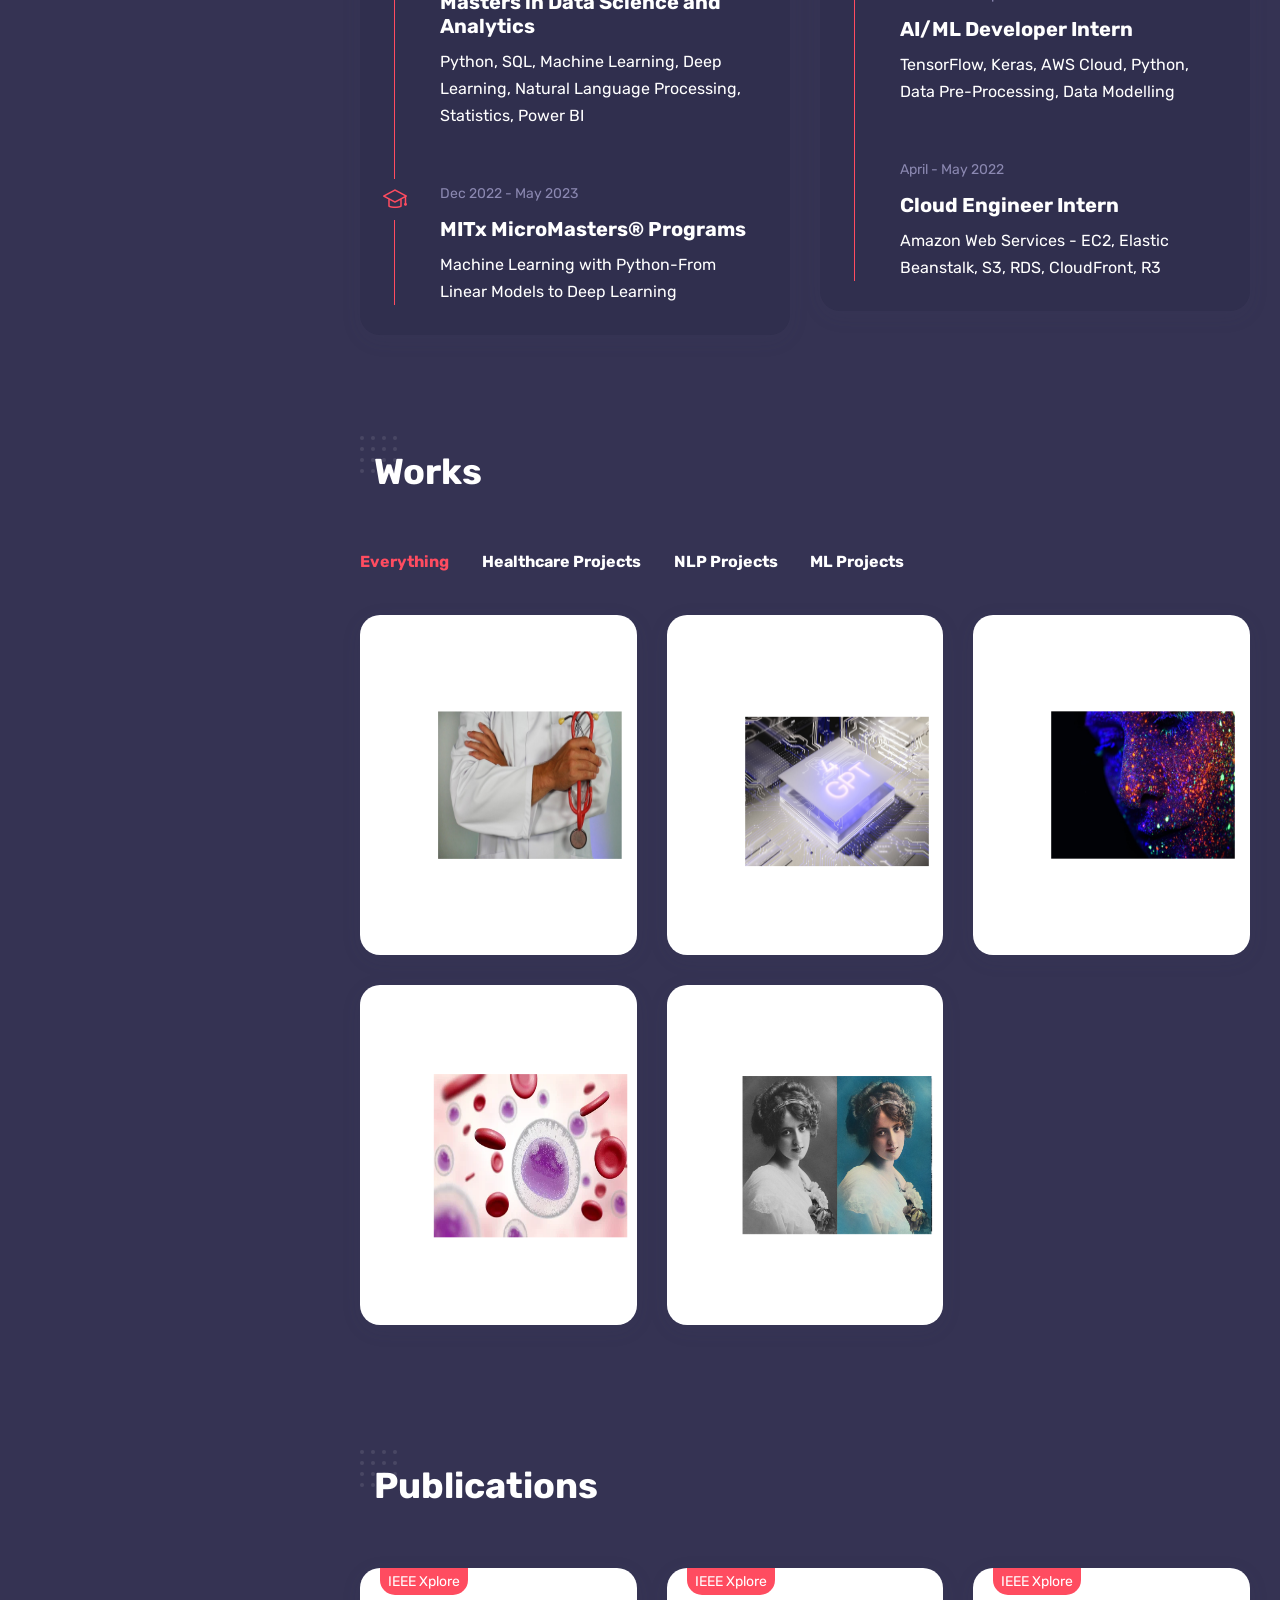
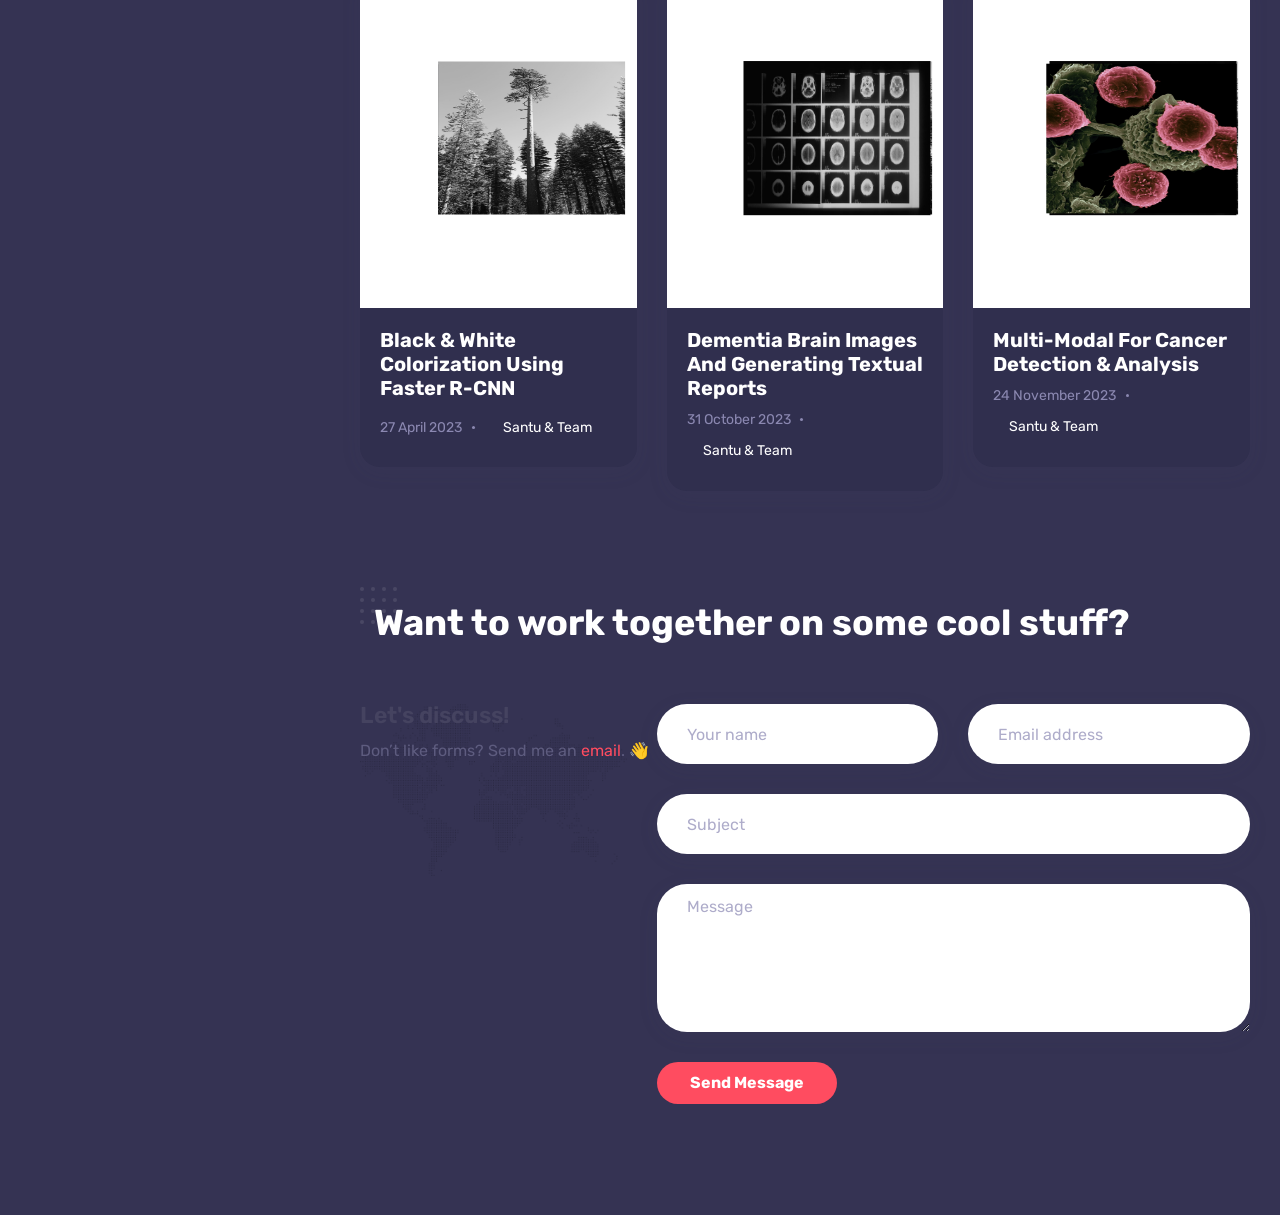
==== commit d1bfa4b9: "Update index.html" ====
--- a/index.html
+++ b/index.html
@@ -198,7 +198,7 @@
 								<!-- Widgets: image, heading, text, social icons, button, shapes, etc. -->
 								<div class="elementor-element elementor-element-1d4c32ff elementor-widget elementor-widget-image" data-id="1d4c32ff" data-element_type="widget" data-widget_type="image.default">
 									<div class="elementor-widget-container">
-										<img src="/charan.png" width="200" height="200" alt="Charan Yellanki" />
+										<img src="/public/charan.png" width="200" height="200" alt="Charan Yellanki" />
 									</div>
 								</div>
 								<div class="elementor-element elementor-element-648a1857 elementor-widget elementor-widget-heading" data-id="648a1857" data-element_type="widget" data-widget_type="heading.default">
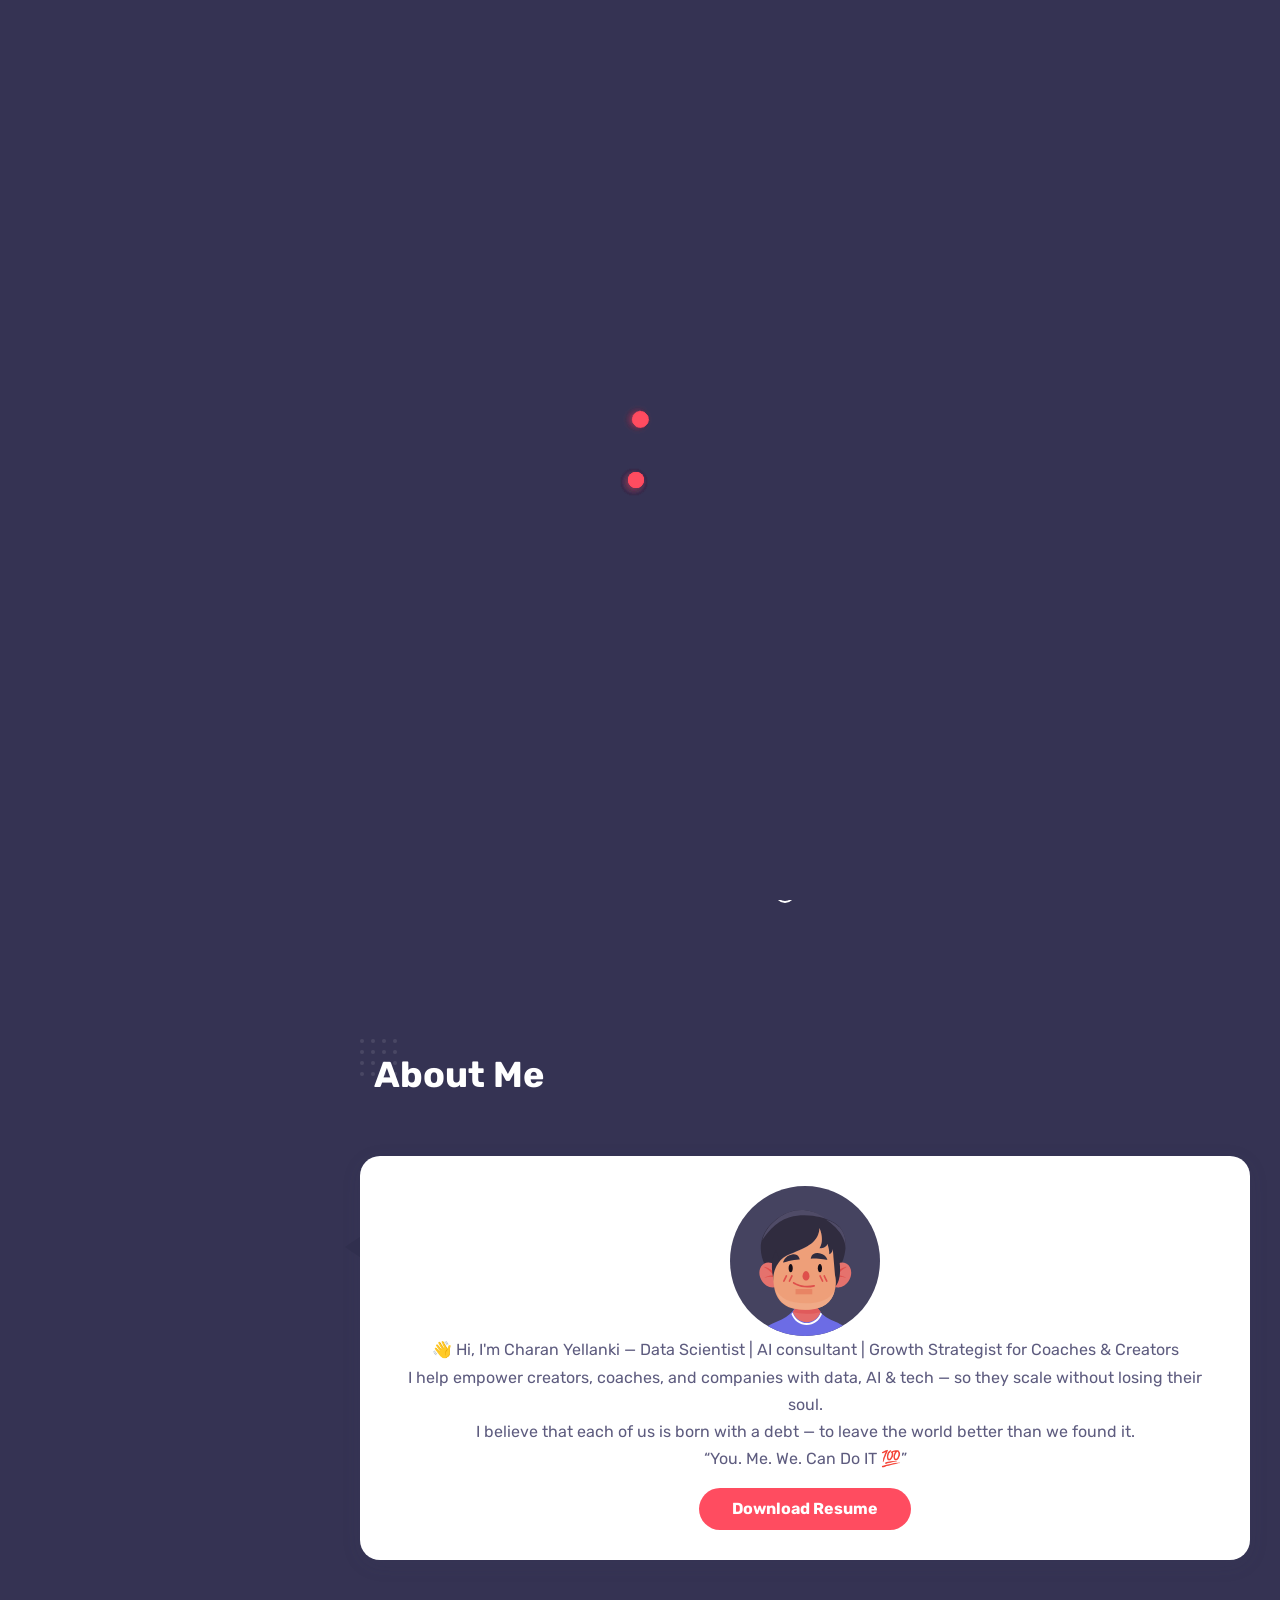
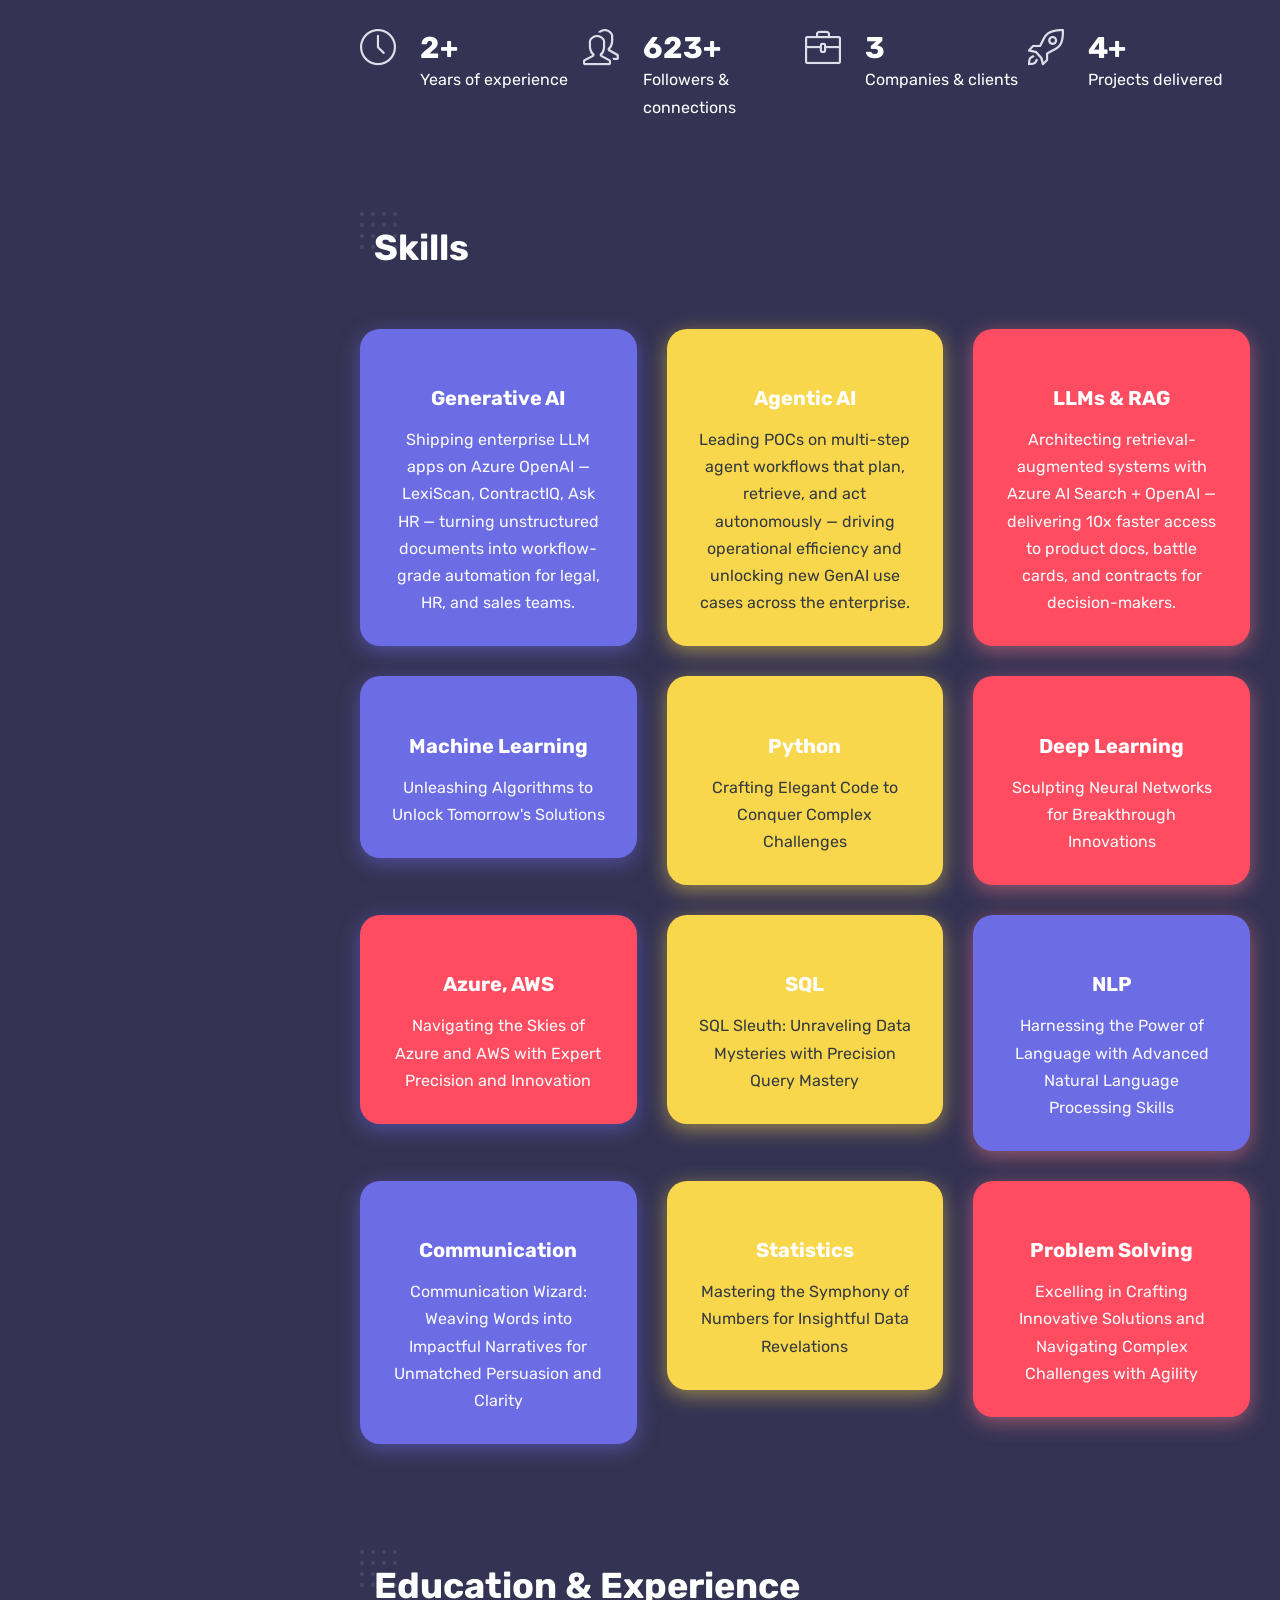
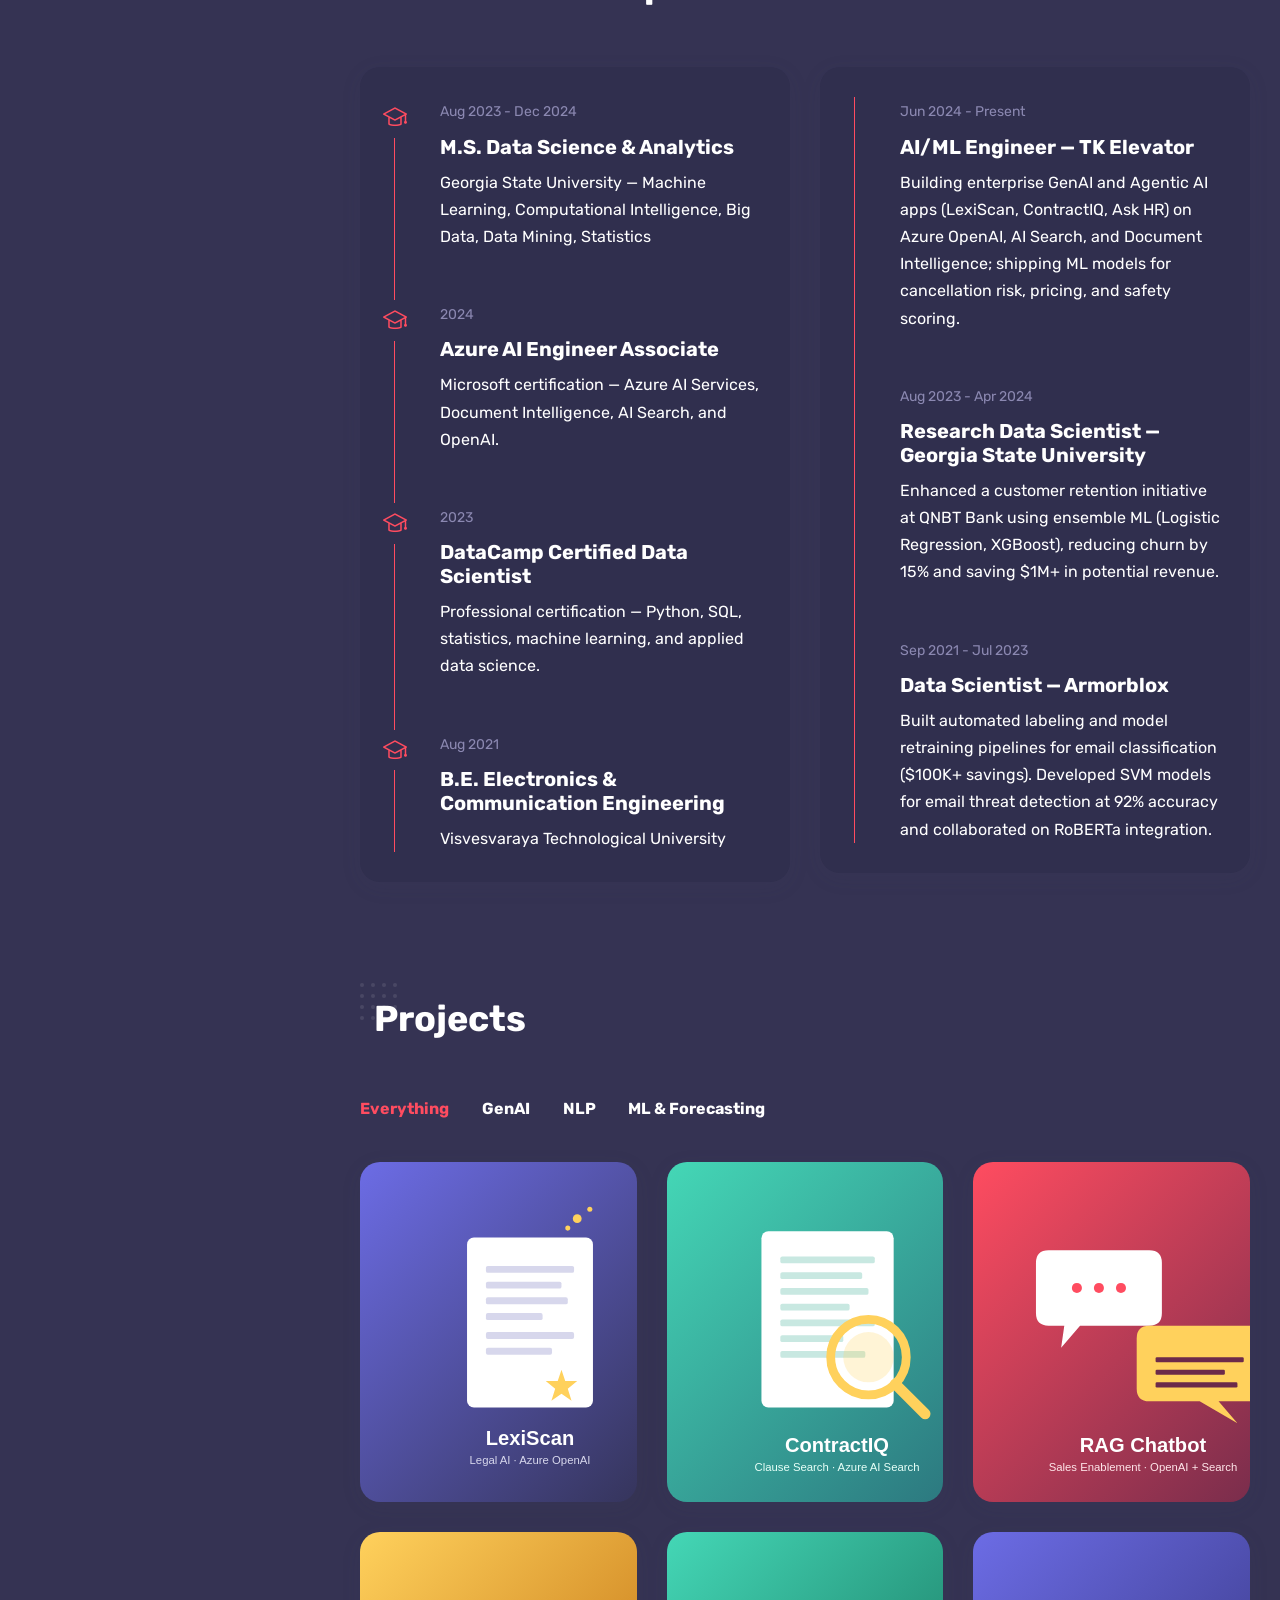
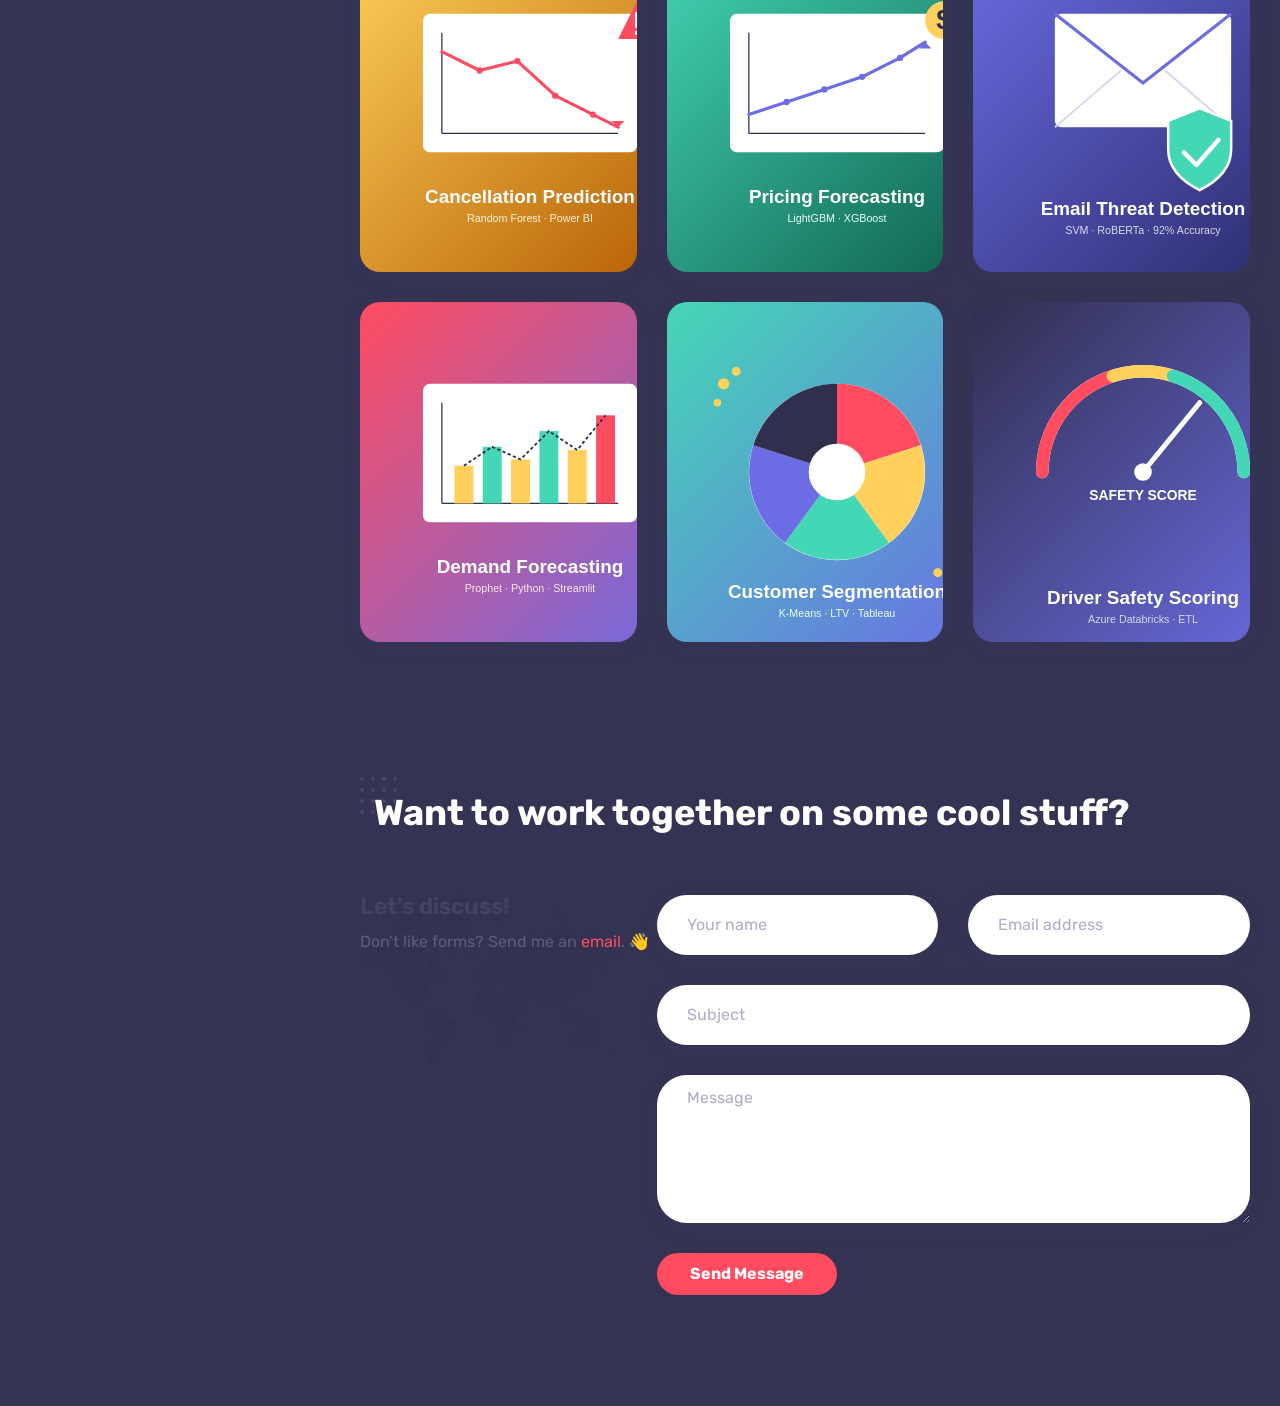
==== commit 2b8479a0: "content and profile update" ====
--- a/index.html
+++ b/index.html
@@ -171,8 +171,7 @@
 				<li id="menu-item-407" class="menu-item menu-item-type-custom menu-item-object-custom menu-item-407"><a href="#about">About</a></li>
 				<li id="menu-item-408" class="menu-item menu-item-type-custom menu-item-object-custom menu-item-408"><a href="#services">Skills</a></li>
 				<li id="menu-item-409" class="menu-item menu-item-type-custom menu-item-object-custom menu-item-409"><a href="#experience">Experience</a></li>
-				<li id="menu-item-410" class="menu-item menu-item-type-custom menu-item-object-custom menu-item-410"><a href="#works">Works</a></li>
-				<li id="menu-item-411" class="menu-item menu-item-type-custom menu-item-object-custom menu-item-411"><a href="#blog">Publications</a></li>
+				<li id="menu-item-410" class="menu-item menu-item-type-custom menu-item-object-custom menu-item-410"><a href="#works">Projects</a></li>
 				<li id="menu-item-412" class="menu-item menu-item-type-custom menu-item-object-custom menu-item-412"><a href="#contact">Contact</a></li>
 			</ul>		
 		</nav>
@@ -198,7 +197,7 @@
 								<!-- Widgets: image, heading, text, social icons, button, shapes, etc. -->
 								<div class="elementor-element elementor-element-1d4c32ff elementor-widget elementor-widget-image" data-id="1d4c32ff" data-element_type="widget" data-widget_type="image.default">
 									<div class="elementor-widget-container">
-										<img src="/public/charan.png" width="200" height="200" alt="Charan Yellanki" />
+										<img src="public/charan.png" width="200" height="200" alt="Charan Yellanki" />
 									</div>
 								</div>
 								<div class="elementor-element elementor-element-648a1857 elementor-widget elementor-widget-heading" data-id="648a1857" data-element_type="widget" data-widget_type="heading.default">
@@ -222,7 +221,12 @@
 											</li>
     		                                <li class="list-inline-item">
 												<a href="https://www.linkedin.com/in/charanyellanki/"  target="_blank">
-													<i class="fab fa-linkedin" aria-hidden="true"></i>                    
+													<i class="fab fa-linkedin" aria-hidden="true"></i>
+												</a>
+											</li>
+                                            <li class="list-inline-item">
+												<a href="https://github.com/charanyellanki/" target="_blank">
+													<i class="fab fa-github" aria-hidden="true"></i>
 												</a>
 											</li>
 										</ul>
@@ -360,7 +364,7 @@
 										<div class="fact-item">
 											<span class="icon icon-clock"></span>
 											<div class="details">
-												<h3 class="mb-0 mt-0 number"><em class="count">3</em><em>+</em></h3>
+												<h3 class="mb-0 mt-0 number"><em class="count">5</em><em>+</em></h3>
 												<p class="mb-0">Years of experience</p>
 											</div>
 										</div>
@@ -442,6 +446,49 @@
 						</div>
 					</div>
 				</section>
+				<section class="elementor-section elementor-top-section elementor-element elementor-element-74007611 elementor-section-full_width row elementor-section-height-default elementor-section-height-default" data-id="74007611" data-element_type="section">
+					<div class="elementor-container elementor-column-gap-extended">
+						<div class="elementor-column elementor-col-33 elementor-top-column elementor-element elementor-element-771696b7" data-id="771696b7" data-element_type="column">
+							<div class="elementor-widget-wrap elementor-element-populated">
+								<div class="elementor-element elementor-element-201c743b elementor-widget elementor-widget-bolby-service" data-id="201c743b" data-element_type="widget" data-widget_type="bolby-service.default">
+									<div class="elementor-widget-container">
+										<div class="service-box rounded data-background padding-30 text-center text-light shadow-blue" data-color="#6C6CE5">
+											<img decoding="async">
+											<h3 class="mb-3 mt-0">Generative AI</h3>
+											<p class="mb-0">Shipping enterprise LLM apps on Azure OpenAI — LexiScan, ContractIQ, Ask HR — turning unstructured documents into workflow-grade automation for legal, HR, and sales teams.</p>
+										</div>
+									</div>
+								</div>
+							</div>
+						</div>
+						<div class="elementor-column elementor-col-33 elementor-top-column elementor-element elementor-element-328160dd" data-id="328160dd" data-element_type="column">
+							<div class="elementor-widget-wrap elementor-element-populated">
+								<div class="elementor-element elementor-element-59d1fc01 elementor-widget elementor-widget-bolby-service" data-id="59d1fc01" data-element_type="widget" data-widget_type="bolby-service.default">
+									<div class="elementor-widget-container">
+										<div class="service-box rounded data-background padding-30 text-center text-dark shadow-yellow" data-color="#F9D74C">
+											<img decoding="async" >
+											<h3 class="mb-3 mt-0">Agentic AI</h3>
+											<p class="mb-0">Leading POCs on multi-step agent workflows that plan, retrieve, and act autonomously — driving operational efficiency and unlocking new GenAI use cases across the enterprise.</p>
+										</div>
+									</div>
+								</div>
+							</div>
+						</div>
+						<div class="elementor-column elementor-col-33 elementor-top-column elementor-element elementor-element-5a4482cd" data-id="5a4482cd" data-element_type="column">
+							<div class="elementor-widget-wrap elementor-element-populated">
+								<div class="elementor-element elementor-element-260b5367 elementor-widget elementor-widget-bolby-service" data-id="260b5367" data-element_type="widget" data-widget_type="bolby-service.default">
+									<div class="elementor-widget-container">
+										<div class="service-box rounded data-background padding-30 text-center text-light shadow-pink" data-color="#FF4C60">
+											<img decoding="async" >
+											<h3 class="mb-3 mt-0">LLMs &amp; RAG</h3>
+											<p class="mb-0">Architecting retrieval-augmented systems with Azure AI Search + OpenAI — delivering 10x faster access to product docs, battle cards, and contracts for decision-makers.</p>
+										</div>
+									</div>
+								</div>
+							</div>
+						</div>
+					</div>
+				</section>
 				<section class="elementor-section elementor-top-section elementor-element elementor-element-74007610 elementor-section-full_width row elementor-section-height-default elementor-section-height-default" data-id="74007610" data-element_type="section">
 					<div class="elementor-container elementor-column-gap-extended">
 						<div class="elementor-column elementor-col-33 elementor-top-column elementor-element elementor-element-771696b6" data-id="771696b6" data-element_type="column">
@@ -596,7 +643,7 @@
 								</div>
 								<div class="elementor-element elementor-element-5274c814 elementor-invisible elementor-widget elementor-widget-bolby-section-title" data-id="5274c814" data-element_type="widget" data-settings="{&quot;_animation&quot;:&quot;fadeInUp&quot;}"data-widget_type="bolby-section-title.default">
 									<div class="elementor-widget-container">
-										<h2 class="section-title">Experience</h2>
+										<h2 class="section-title">Education & Experience</h2>
 									</div>
 								</div>
 								<div class="elementor-element elementor-element-6a8a62c4 elementor-widget elementor-widget-spacer" data-id="6a8a62c4" data-element_type="widget" data-widget_type="spacer.default">
@@ -619,23 +666,30 @@
 										<div class="timeline edu bg-white rounded shadow-dark padding-30 overflow-hidden">
 											<div class="timeline-container wow fadeInUp">
 												<div class="content">
-													<span class="time">Aug 2021</span>
-													<h3 class="title">Bachelor of Engineering</h3>
-													<p>Electronic and Communication - Data Structures & Algorithms, IoT, Artificial Intelligence</p>
+													<span class="time">Aug 2023 - Dec 2024</span>
+													<h3 class="title">M.S. Data Science & Analytics</h3>
+													<p>Georgia State University — Machine Learning, Computational Intelligence, Big Data, Data Mining, Statistics</p>
 												</div>
 											</div>
 											<div class="timeline-container wow fadeInUp">
 												<div class="content">
-													<span class="time">Dec 2024</span>
-													<h3 class="title">Masters in Data Science and Analytics</h3>
-													<p>Python, SQL, Machine Learning, Deep Learning, Natural Language Processing, Statistics, Power BI</p>
+													<span class="time">2024</span>
+													<h3 class="title">Azure AI Engineer Associate</h3>
+													<p>Microsoft certification — Azure AI Services, Document Intelligence, AI Search, and OpenAI.</p>
 												</div>
 											</div>
 											<div class="timeline-container wow fadeInUp">
 												<div class="content">
-													<span class="time">Dec 2022 - May 2023</span>
-													<h3 class="title">MITx MicroMasters® Programs</h3>
-													<p>Machine Learning with Python-From Linear Models to Deep Learning</p>
+													<span class="time">2023</span>
+													<h3 class="title">DataCamp Certified Data Scientist</h3>
+													<p>Professional certification — Python, SQL, statistics, machine learning, and applied data science.</p>
+												</div>
+											</div>
+											<div class="timeline-container wow fadeInUp">
+												<div class="content">
+													<span class="time">Aug 2021</span>
+													<h3 class="title">B.E. Electronics & Communication Engineering</h3>
+													<p>Visvesvaraya Technological University</p>
 												</div>
 											</div>
 											<!-- main line -->
@@ -652,23 +706,23 @@
 										<div class="timeline exp bg-white rounded shadow-dark padding-30 overflow-hidden">
 											<div class="timeline-container wow fadeInUp">
 												<div class="content">
-													<span class="time">Sep 2023 - Present</span>
-													<h3 class="title">Associate Data Scientist</h3>
-													<p>Azure Databricks, PySpark, Azure Data Explorer, Mlflow, Microsoft Power BI, Machine Learning, Azure Synapse, Statistics</p>
+													<span class="time">Jun 2024 - Present</span>
+													<h3 class="title">AI/ML Engineer — TK Elevator</h3>
+													<p>Building enterprise GenAI and Agentic AI apps (LexiScan, ContractIQ, Ask HR) on Azure OpenAI, AI Search, and Document Intelligence; shipping ML models for cancellation risk, pricing, and safety scoring.</p>
 												</div>
 											</div>
 											<div class="timeline-container wow fadeInUp">
 												<div class="content">
-													<span class="time">Jun 2023 - Sep 2023</span>
-													<h3 class="title">AI/ML Developer Intern</h3>
-													<p>TensorFlow, Keras, AWS Cloud, Python, Data Pre-Processing, Data Modelling</p>
+													<span class="time">Aug 2023 - Apr 2024</span>
+													<h3 class="title">Research Data Scientist — Georgia State University</h3>
+													<p>Enhanced a customer retention initiative at QNBT Bank using ensemble ML (Logistic Regression, XGBoost), reducing churn by 15% and saving $1M+ in potential revenue.</p>
 												</div>
 											</div>
 											<div class="timeline-container wow fadeInUp">
 												<div class="content">
-													<span class="time">April - May 2022</span>
-													<h3 class="title">Cloud Engineer Intern</h3>
-													<p>Amazon Web Services - EC2, Elastic Beanstalk, S3, RDS, CloudFront, R3</p>
+													<span class="time">Sep 2021 - Jul 2023</span>
+													<h3 class="title">Data Scientist — Armorblox</h3>
+													<p>Built automated labeling and model retraining pipelines for email classification ($100K+ savings). Developed SVM models for email threat detection at 92% accuracy and collaborated on RoBERTa integration.</p>
 												</div>
 											</div>
 											<!-- main line -->
@@ -693,7 +747,7 @@
 								</div>
 								<div class="elementor-element elementor-element-38ca1166 elementor-invisible elementor-widget elementor-widget-bolby-section-title" data-id="38ca1166" data-element_type="widget" data-settings="{&quot;_animation&quot;:&quot;fadeInUp&quot;}" data-widget_type="bolby-section-title.default">
 									<div class="elementor-widget-container">
-										<h2 class="section-title">Works</h2>
+										<h2 class="section-title">Projects</h2>
 									</div>
 								</div>
 								<div class="elementor-element elementor-element-198ecb9e elementor-widget elementor-widget-spacer" data-id="198ecb9e" data-element_type="widget" data-widget_type="spacer.default">
@@ -715,113 +769,220 @@
 									<div class="elementor-widget-container">
 										<ul class="portfolio-filter list-inline wow fadeInUp">
 											<li class="current list-inline-item" data-filter="*">Everything</li>
-											<li class="list-inline-item" data-filter=".art">Healthcare Projects</li>
-											<li class="list-inline-item" data-filter=".branding">NLP Projects</li>
-											<li class="list-inline-item" data-filter=".creative">ML Projects</li>
+											<li class="list-inline-item" data-filter=".art">GenAI</li>
+											<li class="list-inline-item" data-filter=".branding">NLP</li>
+											<li class="list-inline-item" data-filter=".creative">ML & Forecasting</li>
 										</ul>
 										<div class="pf-filter-wrapper">
 											<select class="portfolio-filter-mobile">
 												<option value="*">All Projects</option>
-												<option value=".art" data-filter=".art">Healthcare Projects</option>
-												<option value=".branding" data-filter=".branding">NLP Projects</option>
-												<option value=".creative" data-filter=".creative">ML Projects</option>
+												<option value=".art" data-filter=".art">GenAI</option>
+												<option value=".branding" data-filter=".branding">NLP</option>
+												<option value=".creative" data-filter=".creative">ML & Forecasting</option>
 											</select>
 										</div>
 										<div class="row portfolio-wrapper">
 											<div class="col-md-4 col-sm-6 grid-item art ">
-												<a href="https://github.com/Sai-Santhosh/DataScienceProjects/tree/main/Healthcare_AI_Deep_Learning_Projects" class="image" >
+												<a href="#content-lexiscan" class="work-content" >
 													<div class="portfolio-item rounded shadow-dark">
 														<div class="details">
-															<span class="term"><em>Healthcare Projects</em></span>
-															<h4 class="title">Heart Disease, Kidney Disease, Liver Disease, Osteoarthritis, Detection & Analysis</h4>
-															<span class="more-button">
-																<i class="icon-magnifier-add"></i>
-															</span>
-														</div>
-														<div class="thumb">
-															<img loading="lazy" width="1" height="1" src="wp-content/uploads/sites/8/2020/03/1.svg" class="attachment-560x455 size-560x455 wp-post-image" alt="" decoding="async" />
-															<div class="mask"></div>
-														</div>
-													</div>
-												</a>
-											</div>
-											<div class="col-md-4 col-sm-6 grid-item creative design ">
-												<a href="#content-267" class="work-content" >
-													<div class="portfolio-item rounded shadow-dark">
-														<div class="details">
-															<span class="term"><em>NLP</em><em>Projects</em></span>
-															<h4 class="title">Hate Speech Detection, Suicidal Prevention, Toxic Comment Classification, Instagram Spam Detection</h4>
+															<span class="term"><em>GenAI</em></span>
+															<h4 class="title">LexiScan — Legal AI Contract Amendment Assistant</h4>
 															<span class="more-button">
 																<i class="icon-options"></i>
 															</span>
 														</div>
 														<div class="thumb">
-															<img width="1" height="1" src="wp-content/uploads/sites/8/2020/03/2.svg" class="attachment-560x455 size-560x455 wp-post-image" alt="" decoding="async" loading="lazy" />
+															<img loading="lazy" width="1" height="1" src="wp-content/uploads/sites/8/projects/lexiscan.svg" class="attachment-560x455 size-560x455 wp-post-image" alt="LexiScan legal AI" decoding="async" />
 															<div class="mask"></div>
 														</div>
 													</div>
 												</a>
-												<div id="content-267" class="white-popup zoom-anim-dialog mfp-hide">
-													<img src="wp-content/uploads/sites/8/2020/03/2.svg" class="attachment-full size-full wp-post-image" alt="" decoding="async" loading="lazy" />
-													<h2>NLP Innovations Unleashed</h2>
-													<p> From Detecting Hate Speech to Predicting Suicidal Tendencies - Pioneering Projects Transforming Digital Conversations<br />
-														<a class="btn btn-default" href="https://github.com/Sai-Santhosh/DataScienceProjects/tree/main/Social_media_spam_detection_attempt">View on GitHub</a>
-													</p>
+												<div id="content-lexiscan" class="white-popup zoom-anim-dialog mfp-hide">
+													<img src="wp-content/uploads/sites/8/projects/lexiscan.svg" class="attachment-full size-full wp-post-image" alt="LexiScan legal AI" decoding="async" loading="lazy" />
+													<h2>LexiScan</h2>
+													<p>End-to-end legal AI enterprise application helping contract analysts draft amendments efficiently. Built on Azure Document Intelligence, AI Search, and OpenAI with reusable frontend and AI-backend components.</p>
 												</div>
 											</div>
 											<div class="col-md-4 col-sm-6 grid-item art ">
-												<a href="https://github.com/Sai-Santhosh/DataScienceProjects" class="image" >
+												<a href="#content-contractiq" class="work-content" >
 													<div class="portfolio-item rounded shadow-dark">
 														<div class="details">
-															<span class="term"><em>Machine Learning Projects</em></span>
-															<h4 class="title">Global Development through Cluster Analysis, Cracking Cricket Analytics, Unveiling Mall Customer Segments, Predicting Airline Trends with Time Series, and Deciphering Customer Churn Dynamics</h4>
+															<span class="term"><em>GenAI</em></span>
+															<h4 class="title">ContractIQ — Clause Search Across Executed Contracts</h4>
 															<span class="more-button">
-																<i class="icon-magnifier-add"></i>
+																<i class="icon-options"></i>
 															</span>
 														</div>
 														<div class="thumb">
-															<img loading="lazy" width="1" height="1" src="wp-content/uploads/sites/8/2020/03/3.svg" class="attachment-560x455 size-560x455 wp-post-image" alt="" decoding="async" />
+															<img width="1" height="1" src="wp-content/uploads/sites/8/projects/contractiq.svg" class="attachment-560x455 size-560x455 wp-post-image" alt="ContractIQ clause search" decoding="async" loading="lazy" />
 															<div class="mask"></div>
 														</div>
 													</div>
 												</a>
-											</div>
-										</div>
-										<div class="row portfolio-wrapper">
+												<div id="content-contractiq" class="white-popup zoom-anim-dialog mfp-hide">
+													<img src="wp-content/uploads/sites/8/projects/contractiq.svg" class="attachment-full size-full wp-post-image" alt="ContractIQ clause search" decoding="async" loading="lazy" />
+													<h2>ContractIQ</h2>
+													<p>Enterprise clause-search platform enabling operational teams to locate specific terms, conditions, or clauses across the full archive of executed contracts in seconds.</p>
+												</div>
+											</div>
 											<div class="col-md-4 col-sm-6 grid-item art ">
-												<a href="https://lymphomadetection.streamlit.app/" class="image" >
+												<a href="#content-rag-sales" class="work-content" >
 													<div class="portfolio-item rounded shadow-dark">
 														<div class="details">
-															<span class="term"><em>Multi-Cancer Project</em></span>
-															<h4 class="title">Lymphoma Diagnosis Using Ensemble CNN Models (VGG19, InceptionV3, and ResNet50), 
-																Username: admin Password: password</h4>
+															<span class="term"><em>GenAI</em></span>
+															<h4 class="title">RAG Chatbot for Sales Enablement</h4>
 															<span class="more-button">
-																<i class="icon-magnifier-add"></i>
+																<i class="icon-options"></i>
 															</span>
 														</div>
 														<div class="thumb">
-															<img loading="lazy" width="1" height="1" src="wp-content/uploads/sites/8/2020/03/100.svg" class="attachment-560x455 size-560x455 wp-post-image" alt="" decoding="async" />
+															<img loading="lazy" width="1" height="1" src="wp-content/uploads/sites/8/projects/rag-chatbot.svg" class="attachment-560x455 size-560x455 wp-post-image" alt="RAG sales chatbot" decoding="async" />
 															<div class="mask"></div>
 														</div>
 													</div>
 												</a>
-											</div>
-											<div class="col-md-4 col-sm-6 grid-item art ">
-												<a href="https://sai-sant-black-white-colorization-using-faster-rcnnmain-pslx98.streamlit.app/" class="image" >
+												<div id="content-rag-sales" class="white-popup zoom-anim-dialog mfp-hide">
+													<img src="wp-content/uploads/sites/8/projects/rag-chatbot.svg" class="attachment-full size-full wp-post-image" alt="RAG sales chatbot" decoding="async" loading="lazy" />
+													<h2>Sales RAG Chatbot</h2>
+													<p>Retrieval-augmented chatbot on Azure OpenAI + AI Search giving the sales team 10x faster access to product docs, reports, and battle cards — accelerating decisions and productivity.</p>
+												</div>
+											</div>
+										</div>
+										<div class="row portfolio-wrapper">
+											<div class="col-md-4 col-sm-6 grid-item creative ">
+												<a href="#content-churn" class="work-content" >
 													<div class="portfolio-item rounded shadow-dark">
 														<div class="details">
-															<span class="term"><em>Black & White Colorization</em></span>
-															<h4 class="title">Faster R-CNN for colorizing the black and white videos and images</h4>
+															<span class="term"><em>ML & Forecasting</em></span>
+															<h4 class="title">Service Contract Cancellation Prediction</h4>
 															<span class="more-button">
-																<i class="icon-magnifier-add"></i>
+																<i class="icon-options"></i>
 															</span>
 														</div>
 														<div class="thumb">
-															<img loading="lazy" width="1" height="1" src="wp-content/uploads/sites/8/2020/03/99.svg" class="attachment-560x455 size-560x455 wp-post-image" alt="" decoding="async" />
+															<img loading="lazy" width="1" height="1" src="wp-content/uploads/sites/8/projects/cancellation.svg" class="attachment-560x455 size-560x455 wp-post-image" alt="Cancellation prediction chart" decoding="async" />
 															<div class="mask"></div>
 														</div>
 													</div>
 												</a>
+												<div id="content-churn" class="white-popup zoom-anim-dialog mfp-hide">
+													<img src="wp-content/uploads/sites/8/projects/cancellation.svg" class="attachment-full size-full wp-post-image" alt="Cancellation prediction chart" decoding="async" loading="lazy" />
+													<h2>Service Contract Cancellation Prediction</h2>
+													<p>Random Forest model with explainable risk factors, surfaced via a Power BI dashboard. Improved early detection by 30% and contributed to $40M in annual savings through proactive retention.</p>
+												</div>
+											</div>
+											<div class="col-md-4 col-sm-6 grid-item creative ">
+												<a href="#content-pricing" class="work-content" >
+													<div class="portfolio-item rounded shadow-dark">
+														<div class="details">
+															<span class="term"><em>ML & Forecasting</em></span>
+															<h4 class="title">Pricing & Cost Forecasting (LightGBM, XGBoost)</h4>
+															<span class="more-button">
+																<i class="icon-options"></i>
+															</span>
+														</div>
+														<div class="thumb">
+															<img loading="lazy" width="1" height="1" src="wp-content/uploads/sites/8/projects/pricing.svg" class="attachment-560x455 size-560x455 wp-post-image" alt="Pricing forecasting" decoding="async" />
+															<div class="mask"></div>
+														</div>
+													</div>
+												</a>
+												<div id="content-pricing" class="white-popup zoom-anim-dialog mfp-hide">
+													<img src="wp-content/uploads/sites/8/projects/pricing.svg" class="attachment-full size-full wp-post-image" alt="Pricing forecasting" decoding="async" loading="lazy" />
+													<h2>Pricing & Cost Forecasting</h2>
+													<p>LightGBM and XGBoost models optimizing pricing and cost forecasting — reduced prediction error by 70% and identified $52M in potential annual revenue through competitive pricing recommendations.</p>
+												</div>
+											</div>
+											<div class="col-md-4 col-sm-6 grid-item branding ">
+												<a href="#content-email-threat" class="work-content" >
+													<div class="portfolio-item rounded shadow-dark">
+														<div class="details">
+															<span class="term"><em>NLP</em></span>
+															<h4 class="title">Email Threat Detection (SVM &amp; RoBERTa)</h4>
+															<span class="more-button">
+																<i class="icon-options"></i>
+															</span>
+														</div>
+														<div class="thumb">
+															<img loading="lazy" width="1" height="1" src="wp-content/uploads/sites/8/projects/email-threat.svg" class="attachment-560x455 size-560x455 wp-post-image" alt="Email threat detection" decoding="async" />
+															<div class="mask"></div>
+														</div>
+													</div>
+												</a>
+												<div id="content-email-threat" class="white-popup zoom-anim-dialog mfp-hide">
+													<img src="wp-content/uploads/sites/8/projects/email-threat.svg" class="attachment-full size-full wp-post-image" alt="Email threat detection" decoding="async" loading="lazy" />
+													<h2>Email Threat Detection</h2>
+													<p>SVM classifiers reaching 92% accuracy with a 15% drop in false positives, plus an automated labeling and retraining pipeline (5x faster retraining, $100K+ savings). Partnered with R&amp;D on RoBERTa integration.</p>
+												</div>
+											</div>
+										</div>
+										<div class="row portfolio-wrapper">
+											<div class="col-md-4 col-sm-6 grid-item creative ">
+												<a href="#content-demand" class="work-content" >
+													<div class="portfolio-item rounded shadow-dark">
+														<div class="details">
+															<span class="term"><em>ML & Forecasting</em></span>
+															<h4 class="title">Demand Forecasting for Retail Pricing</h4>
+															<span class="more-button">
+																<i class="icon-options"></i>
+															</span>
+														</div>
+														<div class="thumb">
+															<img loading="lazy" width="1" height="1" src="wp-content/uploads/sites/8/projects/demand-forecast.svg" class="attachment-560x455 size-560x455 wp-post-image" alt="Demand forecasting" decoding="async" />
+															<div class="mask"></div>
+														</div>
+													</div>
+												</a>
+												<div id="content-demand" class="white-popup zoom-anim-dialog mfp-hide">
+													<img src="wp-content/uploads/sites/8/projects/demand-forecast.svg" class="attachment-full size-full wp-post-image" alt="Demand forecasting" decoding="async" loading="lazy" />
+													<h2>Demand Forecasting</h2>
+													<p>Prophet-based sales forecasting accounting for seasonality, promotions, and external factors — improved inventory planning and cut stockouts by 20%. Built with Python and Streamlit.</p>
+												</div>
+											</div>
+											<div class="col-md-4 col-sm-6 grid-item creative ">
+												<a href="#content-segmentation" class="work-content" >
+													<div class="portfolio-item rounded shadow-dark">
+														<div class="details">
+															<span class="term"><em>ML & Forecasting</em></span>
+															<h4 class="title">Customer Segmentation &amp; Lifetime Value</h4>
+															<span class="more-button">
+																<i class="icon-options"></i>
+															</span>
+														</div>
+														<div class="thumb">
+															<img loading="lazy" width="1" height="1" src="wp-content/uploads/sites/8/projects/segmentation.svg" class="attachment-560x455 size-560x455 wp-post-image" alt="Customer segmentation" decoding="async" />
+															<div class="mask"></div>
+														</div>
+													</div>
+												</a>
+												<div id="content-segmentation" class="white-popup zoom-anim-dialog mfp-hide">
+													<img src="wp-content/uploads/sites/8/projects/segmentation.svg" class="attachment-full size-full wp-post-image" alt="Customer segmentation" decoding="async" loading="lazy" />
+													<h2>Customer Segmentation &amp; LTV</h2>
+													<p>K-Means segmentation across 50k+ customers (Python, Tableau) lifted repeat purchases 15%. Regression-based LTV prediction prioritized high-value customers for targeted campaigns.</p>
+												</div>
+											</div>
+											<div class="col-md-4 col-sm-6 grid-item creative ">
+												<a href="#content-driver-safety" class="work-content" >
+													<div class="portfolio-item rounded shadow-dark">
+														<div class="details">
+															<span class="term"><em>ML & Forecasting</em></span>
+															<h4 class="title">Driver Safety Scoring ETL on Databricks</h4>
+															<span class="more-button">
+																<i class="icon-options"></i>
+															</span>
+														</div>
+														<div class="thumb">
+															<img loading="lazy" width="1" height="1" src="wp-content/uploads/sites/8/projects/driver-safety.svg" class="attachment-560x455 size-560x455 wp-post-image" alt="Driver safety scoring" decoding="async" />
+															<div class="mask"></div>
+														</div>
+													</div>
+												</a>
+												<div id="content-driver-safety" class="white-popup zoom-anim-dialog mfp-hide">
+													<img src="wp-content/uploads/sites/8/projects/driver-safety.svg" class="attachment-full size-full wp-post-image" alt="Driver safety scoring" decoding="async" loading="lazy" />
+													<h2>Driver Safety Scoring</h2>
+													<p>ETL frameworks on Azure Databricks computing driver safety scores via correlation analysis between driving infractions and service quality — contributing to a 15% reduction in accidents.</p>
+												</div>
 											</div>
 										</div>
 										<ul class="portfolio-pagination list-inline d-none">
@@ -829,89 +990,6 @@
 											<li class='list-inline-item'><a class="page-numbers" href="page/2/index.html">2</a></li>
 										</ul>
 										<div class="load-more text-center mt-4">
-										</div>
-									</div>
-								</div>
-							</div>
-						</div>
-					</div>
-				</section>
-				<section class="elementor-section elementor-top-section elementor-element elementor-element-25c24cef elementor-section-full_width elementor-section-height-default elementor-section-height-default" data-id="25c24cef" data-element_type="section" id="blog">
-					<div class="elementor-container elementor-column-gap-no">
-						<div class="elementor-column elementor-col-100 elementor-top-column elementor-element elementor-element-37819299" data-id="37819299" data-element_type="column">
-							<div class="elementor-widget-wrap elementor-element-populated">
-								<div class="elementor-element elementor-element-35c75e59 elementor-widget elementor-widget-spacer" data-id="35c75e59" data-element_type="widget" data-widget_type="spacer.default">
-									<div class="elementor-widget-container">
-										<div class="elementor-spacer">
-											<div class="elementor-spacer-inner"></div>
-										</div>
-									</div>
-								</div>
-								<div class="elementor-element elementor-element-2d58635 elementor-invisible elementor-widget elementor-widget-bolby-section-title" data-id="2d58635" data-element_type="widget" data-settings="{&quot;_animation&quot;:&quot;fadeInUp&quot;}" data-widget_type="bolby-section-title.default">
-									<div class="elementor-widget-container">
-										<h2 class="section-title">Publications</h2>
-									</div>
-								</div>
-								<div class="elementor-element elementor-element-128c05f6 elementor-widget elementor-widget-spacer" data-id="128c05f6" data-element_type="widget" data-widget_type="spacer.default">
-									<div class="elementor-widget-container">
-										<div class="elementor-spacer">
-											<div class="elementor-spacer-inner"></div>
-										</div>
-									</div>
-								</div>
-							</div>
-						</div>
-					</div>
-				</section>
-				<section class="elementor-section elementor-top-section elementor-element elementor-element-7605dc94 elementor-section-full_width elementor-section-height-default elementor-section-height-default" data-id="7605dc94" data-element_type="section">
-					<div class="elementor-container elementor-column-gap-no">
-						<div class="elementor-column elementor-col-100 elementor-top-column elementor-element elementor-element-d5f3615" data-id="d5f3615" data-element_type="column">
-							<div class="elementor-widget-wrap elementor-element-populated">
-								<div class="elementor-element elementor-element-79e1aba0 elementor-widget elementor-widget-bolby-posts" data-id="79e1aba0" data-element_type="widget" data-widget_type="bolby-posts.default">
-									<div class="elementor-widget-container">
-										<div class="row blog-wrapper">
-											<div class="col-md-4">
-												<div class="blog-item rounded bg-white shadow-dark wow fadeIn">
-													<div class="thumb">
-														<a href="#"><span class="category">IEEE Xplore</span></a><a href="https://ieeexplore.ieee.org/document/10134476"><img width="1" height="1" src="wp-content/uploads/sites/8/2020/02/1.svg" class="attachment-530x345 size-530x345 wp-post-image" alt="" decoding="async" loading="lazy" /></a>
-													</div>
-													<div class="details">
-														<h4 class="my-0 title"><a href="https://ieeexplore.ieee.org/document/10134476">Black & White Colorization Using Faster R-CNN</a></h4>
-														<ul class="list-inline meta mb-0 mt-2">
-															<li class="list-inline-item">27 April 2023</li>
-															<li class="list-inline-item"><a href="#" title="Publications" rel="author">Santu & Team</a></li>
-														</ul>
-													</div>
-												</div>
-											</div>
-											<div class="col-md-4">
-												<div class="blog-item rounded bg-white shadow-dark wow fadeIn">
-													<div class="thumb">
-														<a href="#"><span class="category">IEEE Xplore</span></a><a href="https://ieeexplore.ieee.org/document/10370864"><img width="1" height="1" src="wp-content/uploads/sites/8/2020/02/2.svg" class="attachment-530x345 size-530x345 wp-post-image" alt="" decoding="async" loading="lazy" /></a>
-													</div>
-													<div class="details">
-														<h4 class="my-0 title"><a href="https://ieeexplore.ieee.org/document/10370864">Dementia Brain Images And Generating Textual Reports</a></h4>
-														<ul class="list-inline meta mb-0 mt-2">
-															<li class="list-inline-item">31 October 2023</li>
-															<li class="list-inline-item"><a href="#" title="Publications" rel="author">Santu & Team</a></li>
-														</ul>
-													</div>
-												</div>
-											</div>
-											<div class="col-md-4">
-												<div class="blog-item rounded bg-white shadow-dark wow fadeIn">
-													<div class="thumb">
-														<a href="#"><span class="category">IEEE Xplore</span></a><a href="https://ieeexplore.ieee.org/document/10419980"><img width="1" height="1" src="wp-content/uploads/sites/8/2020/02/3.svg" class="attachment-530x345 size-530x345 wp-post-image" alt="" decoding="async" loading="lazy" /></a>
-													</div>
-													<div class="details">
-														<h4 class="my-0 title"><a href="https://ieeexplore.ieee.org/document/10419980">Multi-Modal For Cancer Detection & Analysis</a></h4>
-														<ul class="list-inline meta mb-0 mt-2">
-															<li class="list-inline-item">24 November 2023</li>
-															<li class="list-inline-item"><a href="#" title="Publications" rel="author">Santu & Team</a></li>
-														</ul>
-													</div>
-												</div>
-											</div>
 										</div>
 									</div>
 								</div>
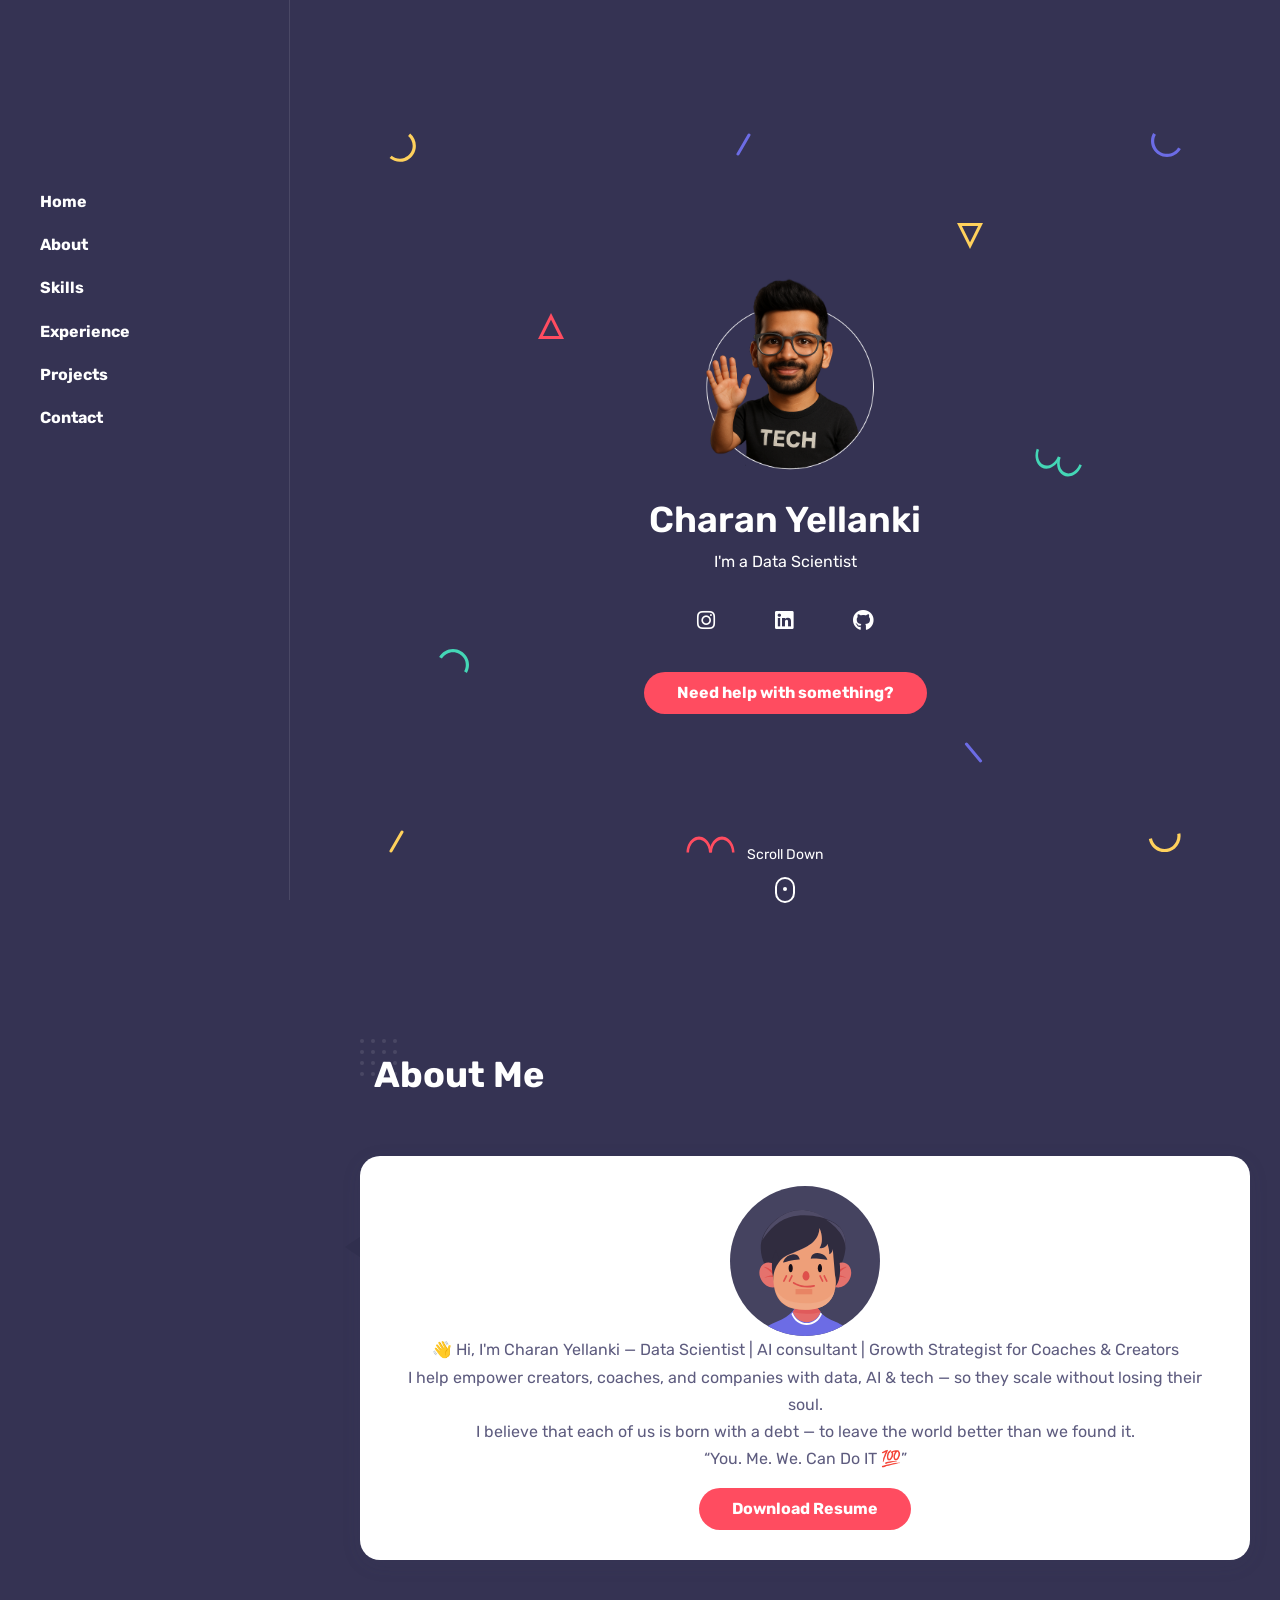
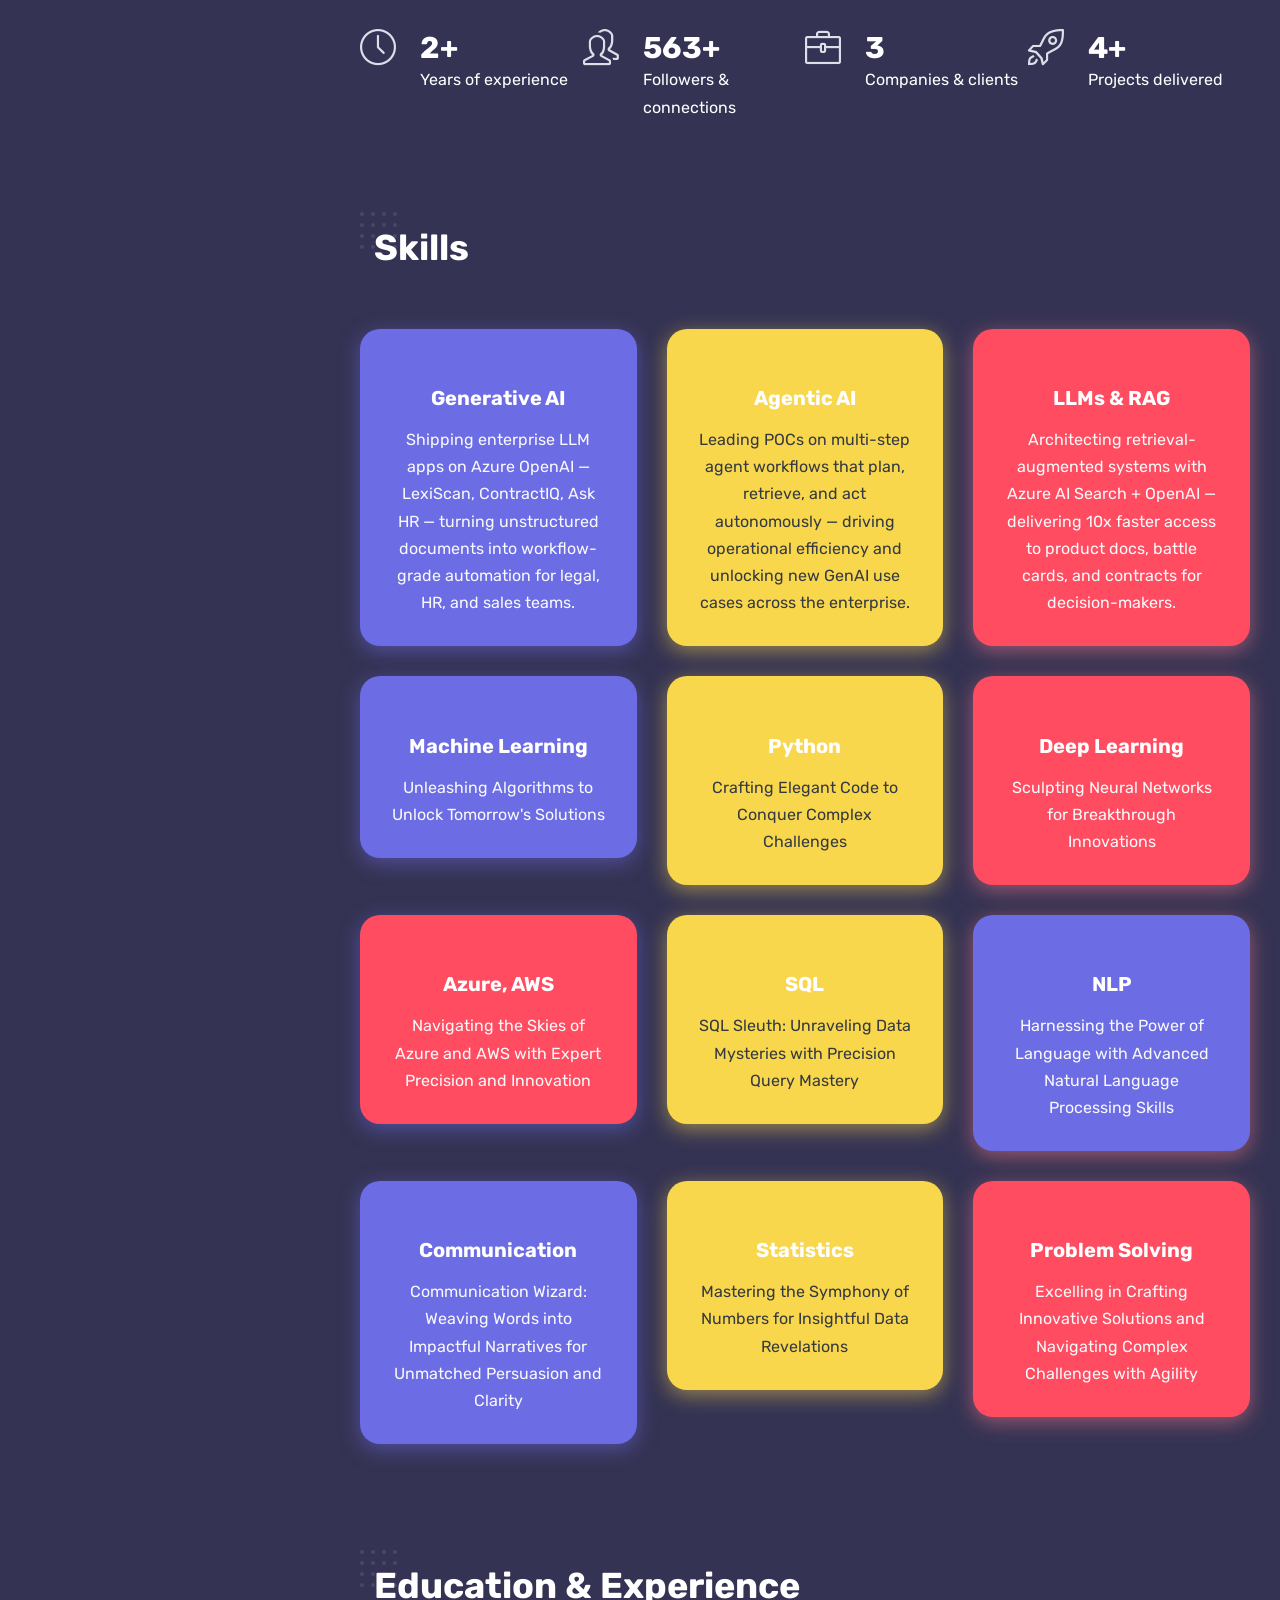
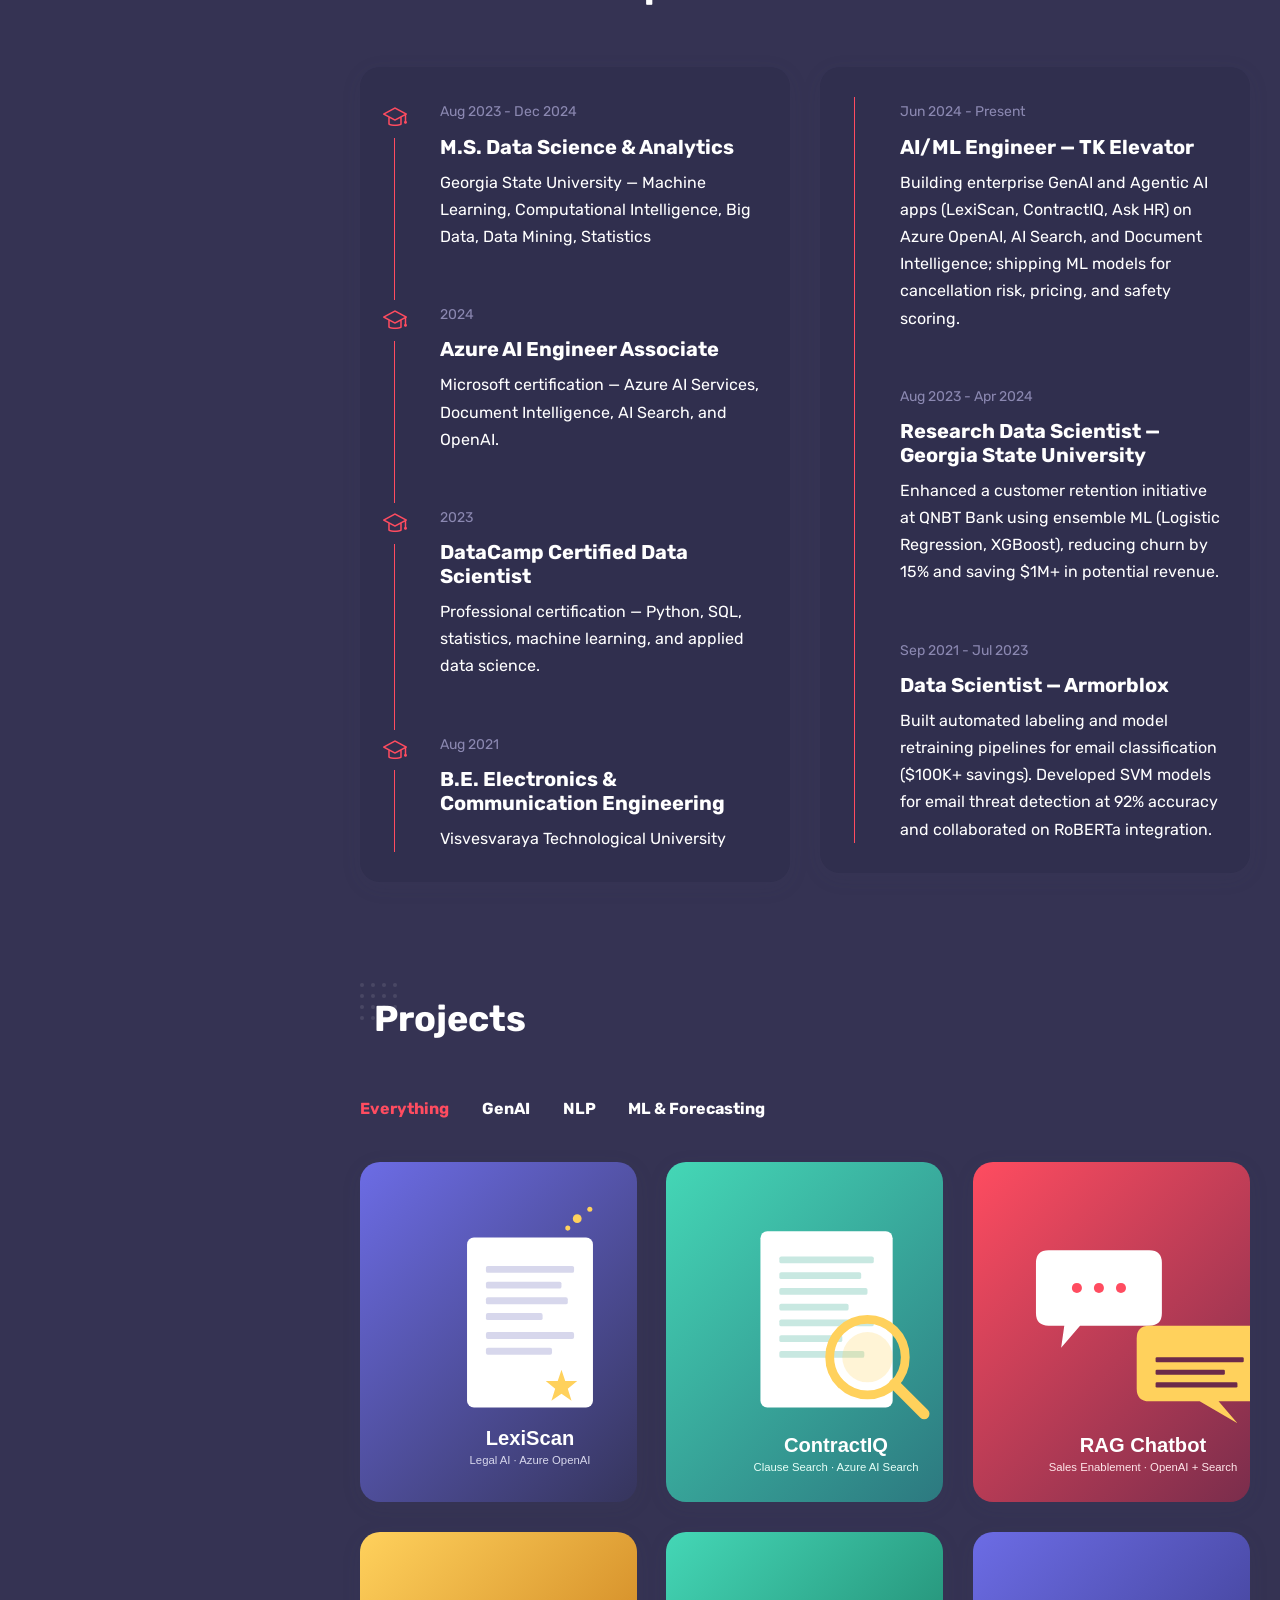
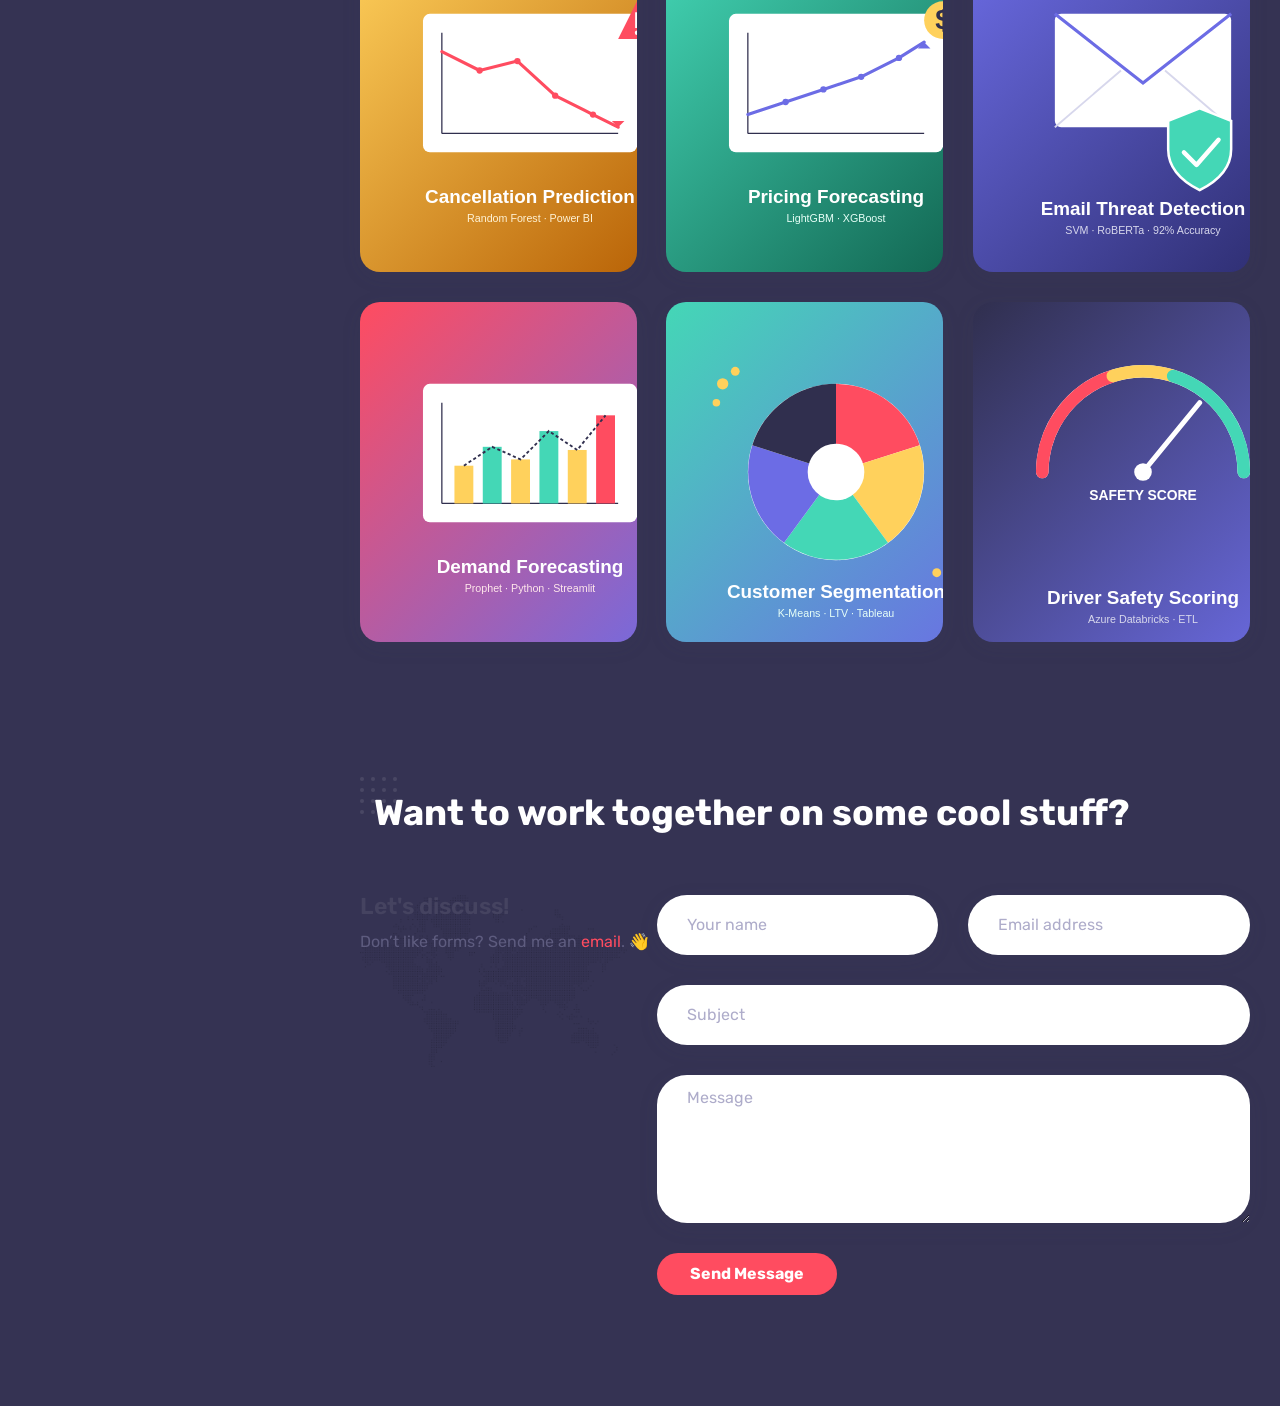
==== commit f588bf81: "update content" ====
--- a/index.html
+++ b/index.html
@@ -86,10 +86,14 @@
     <link rel="alternate" type="text/xml+oembed" href="wp-json/oembed/1.0/embed99e8?url=https%3A%2F%2Fjthemes.net%2Fthemes%2Fwp%2Fbolby%2Fbolby8%2F&amp;format=xml" />
     <noscript><style>.woocommerce-product-gallery{ opacity: 1 !important; }</style></noscript>
     <meta name="generator" content="Elementor 3.17.3; features: e_dom_optimization, e_optimized_assets_loading, additional_custom_breakpoints; settings: css_print_method-external, google_font-enabled, font_display-auto">
-    <style>.recentcomments a{display:inline !important;padding:0 !important;margin:0 !important;}</style><link rel="icon" href="wp-content/uploads/sites/8/2021/01/favicon-100x100.png" sizes="32x32" />
-    <link rel="icon" href="wp-content/uploads/sites/8/2021/01/favicon.png" sizes="192x192" />
-    <link rel="apple-touch-icon" href="wp-content/uploads/sites/8/2021/01/favicon.png" />
-    <meta name="msapplication-TileImage" content="https://jthemes.net/themes/wp/bolby/bolby8/wp-content/uploads/sites/8/2021/01/favicon.png" />
+    <style>.recentcomments a{display:inline !important;padding:0 !important;margin:0 !important;}</style>
+    <link rel="icon" href="/favicon.ico" sizes="32x32" />
+    <link rel="icon" type="image/svg+xml" href="/favicon/favicon.svg" />
+    <link rel="icon" type="image/png" href="/favicon/favicon-96x96.png" sizes="96x96" />
+    <link rel="apple-touch-icon" href="/favicon/apple-touch-icon.png" />
+    <meta name="apple-mobile-web-app-title" content="Charan Yellanki" />
+    <link rel="manifest" href="/favicon/site.webmanifest" />
+    <meta name="theme-color" content="#0c0a09" />
         <style id="wp-custom-css">
             .blog-item .thumb img{
     min-width: 340px;
